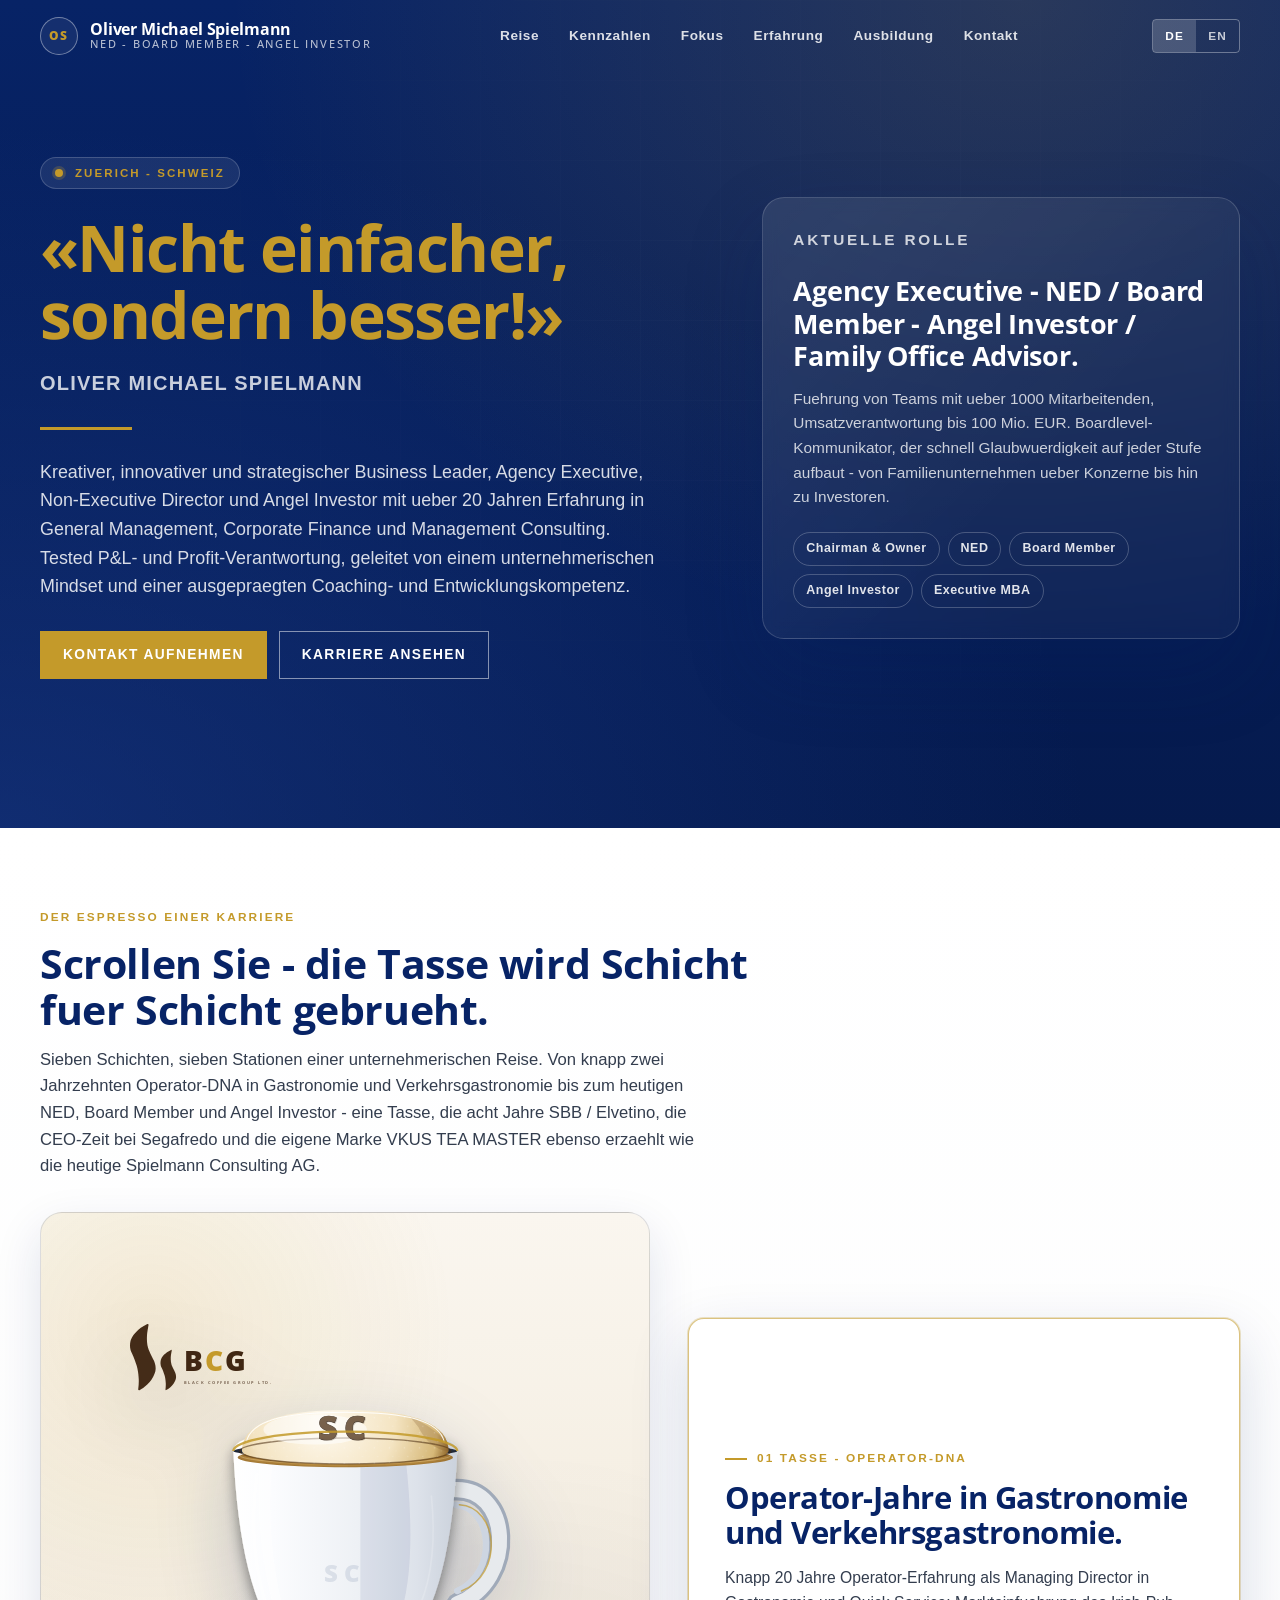
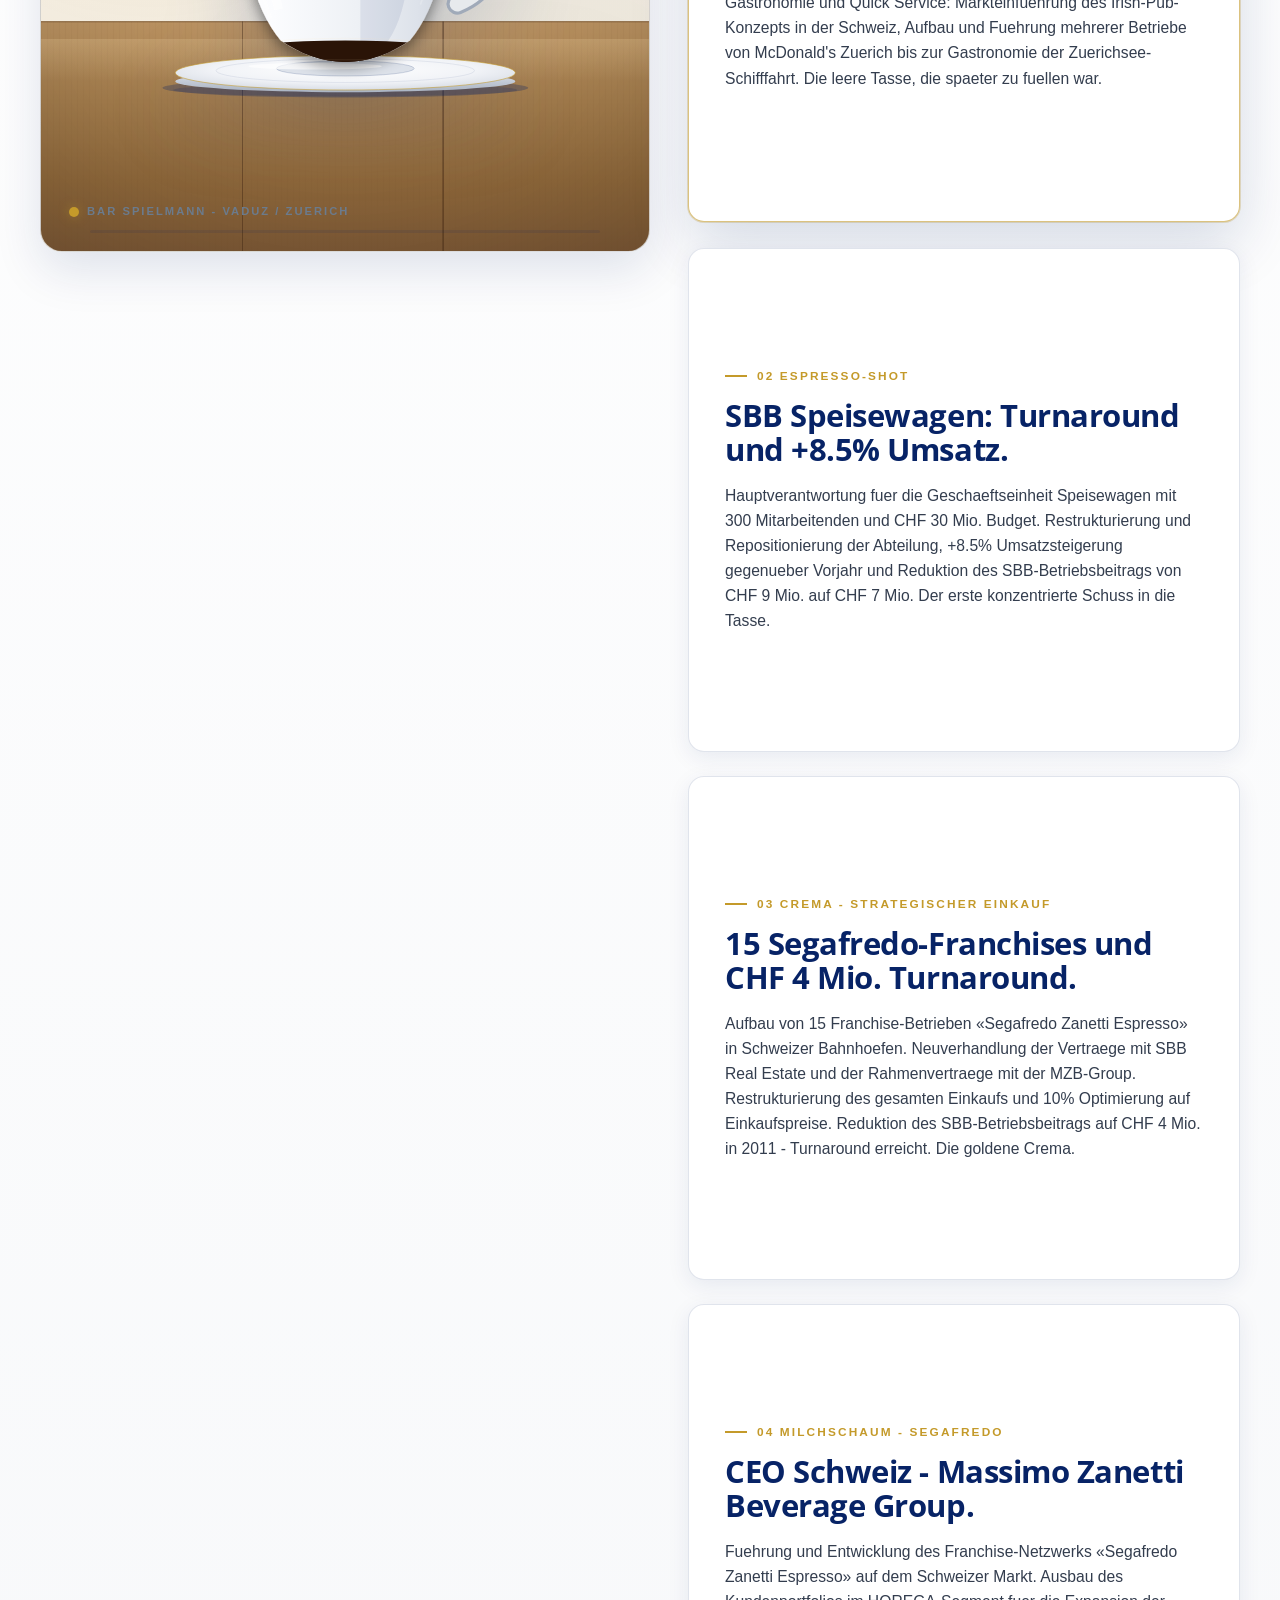
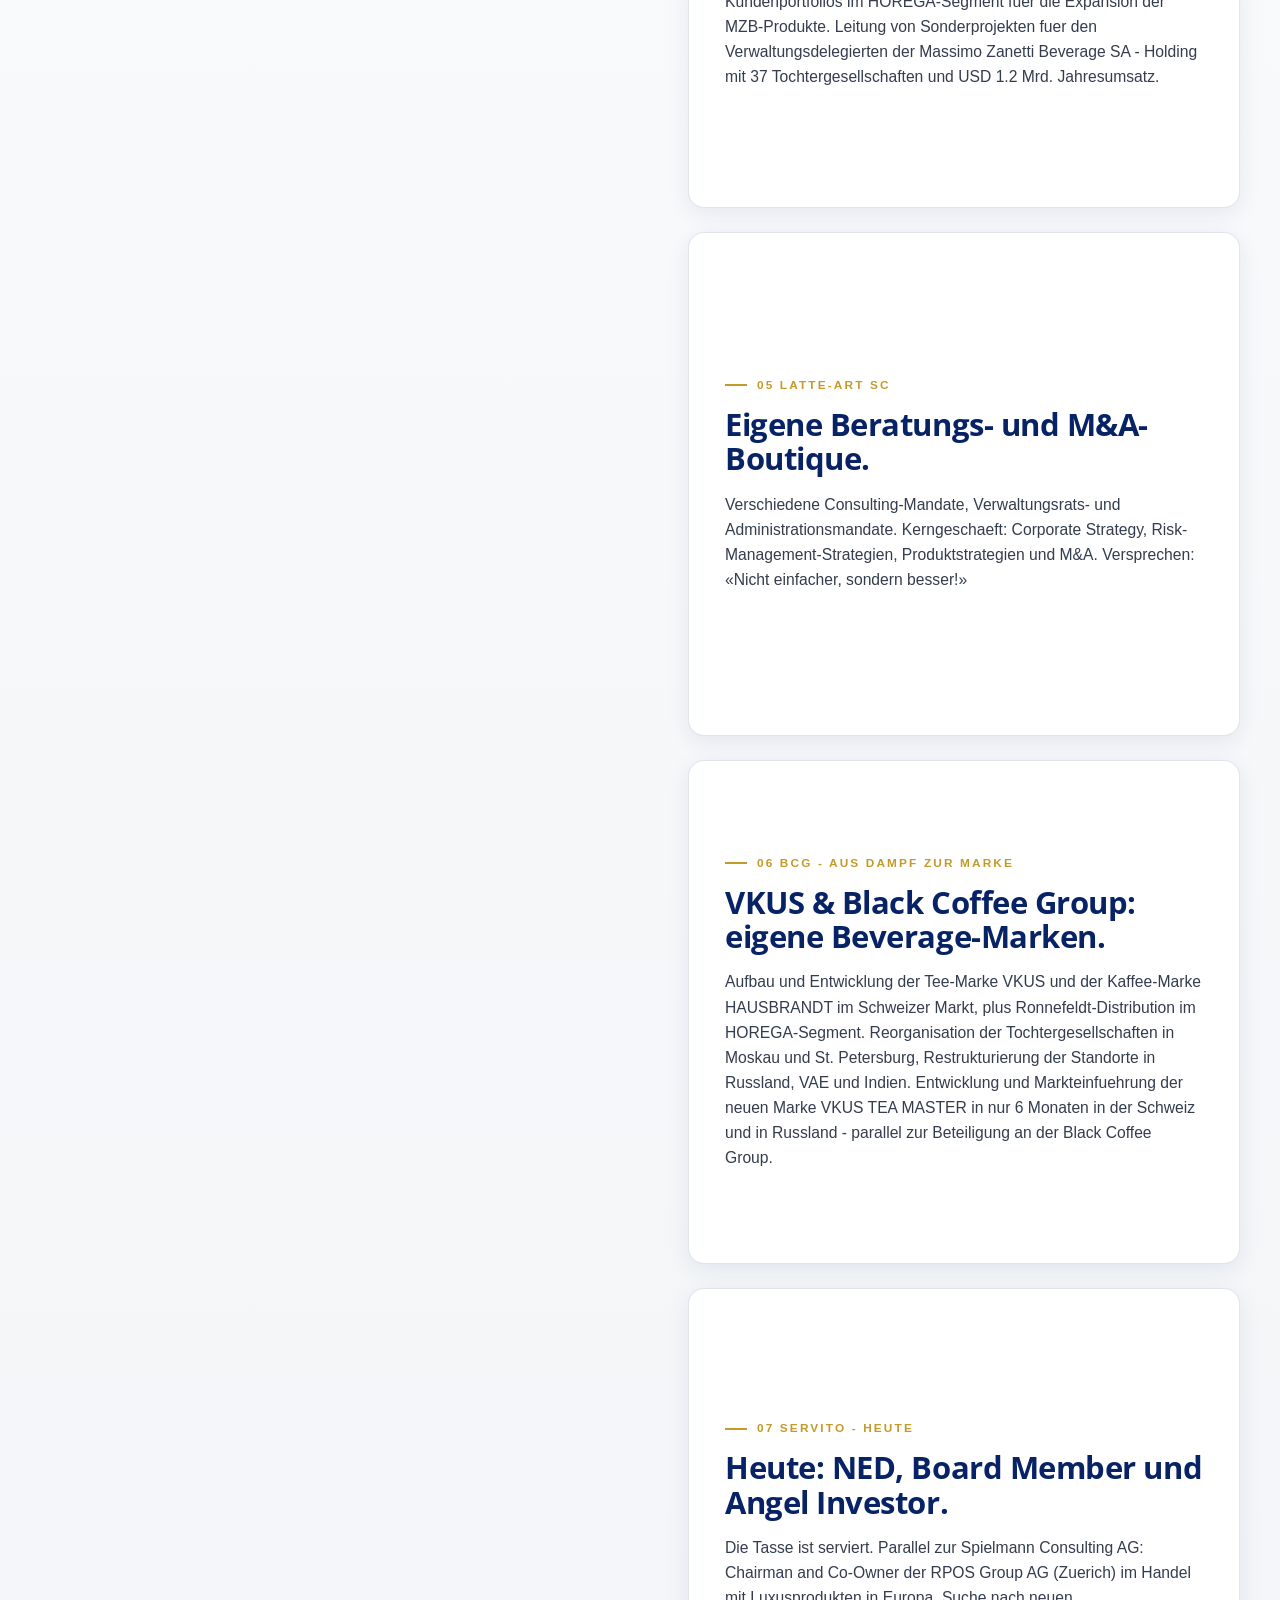
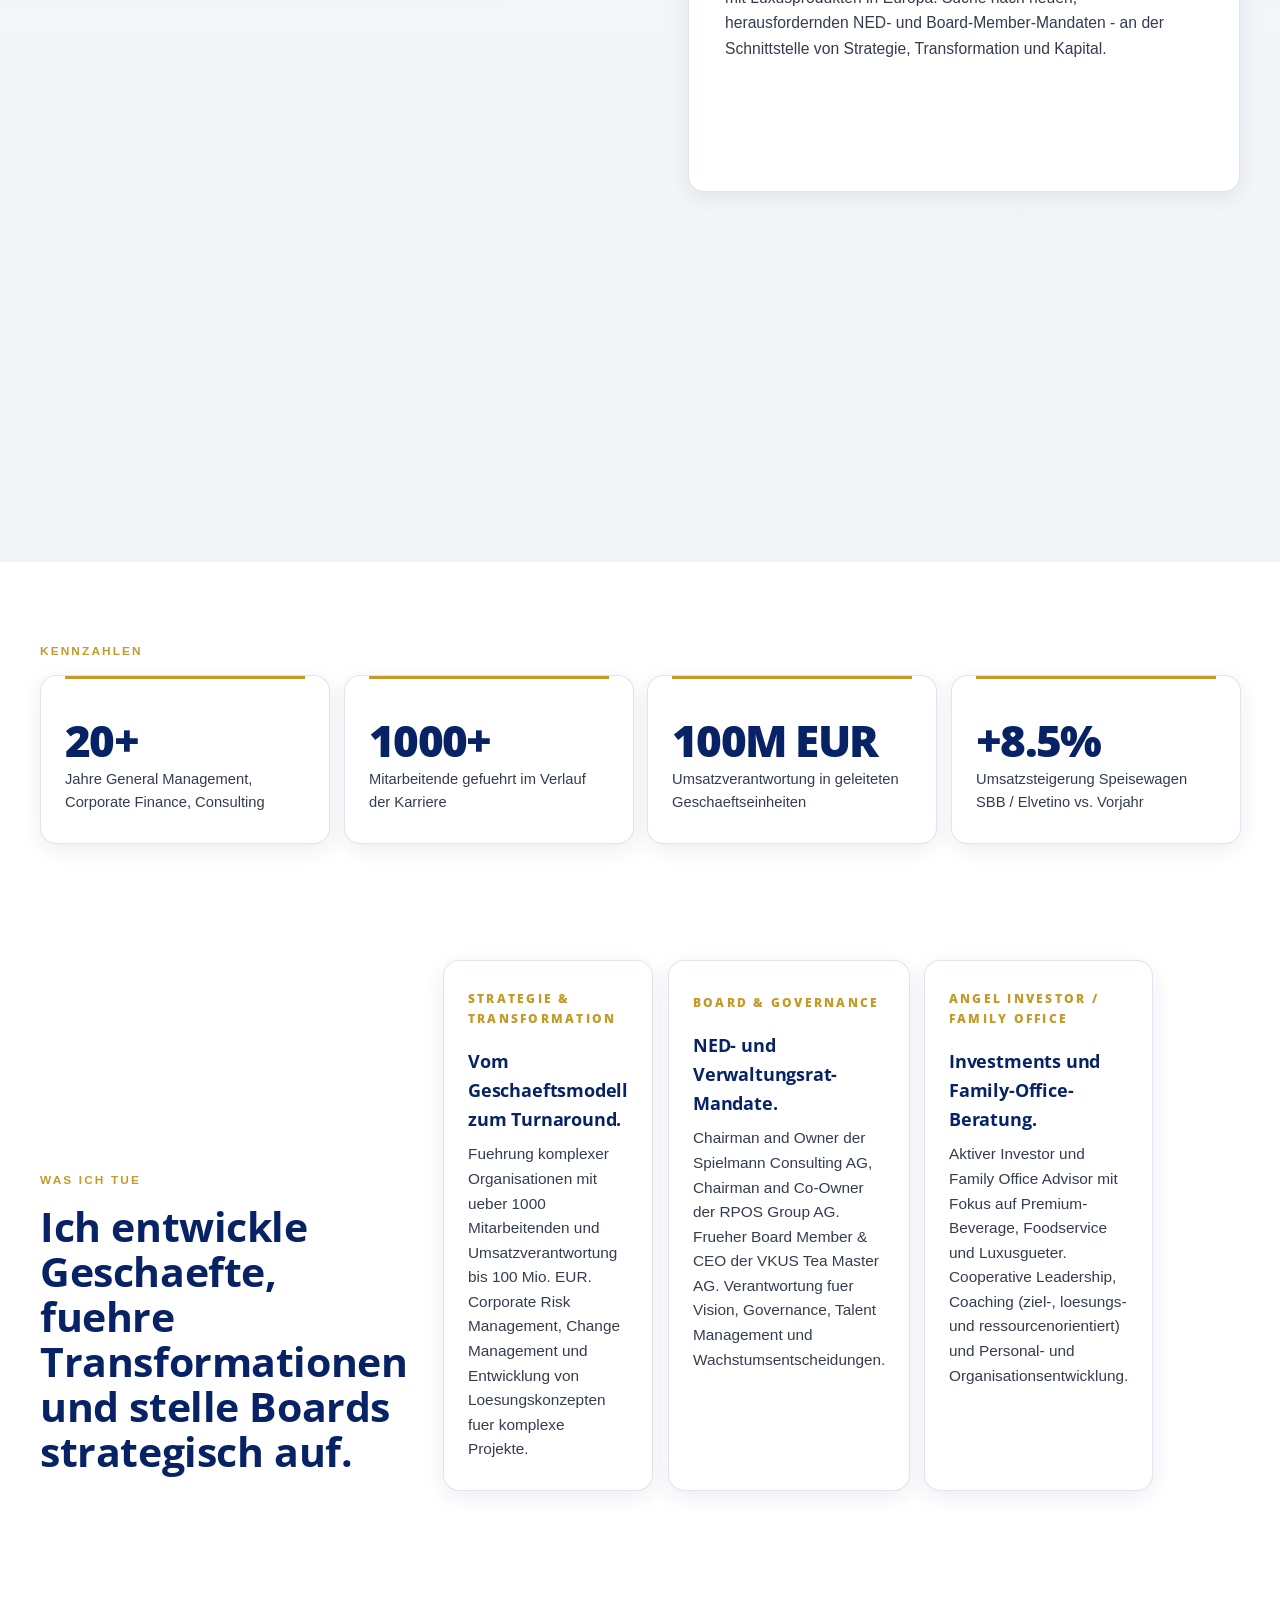
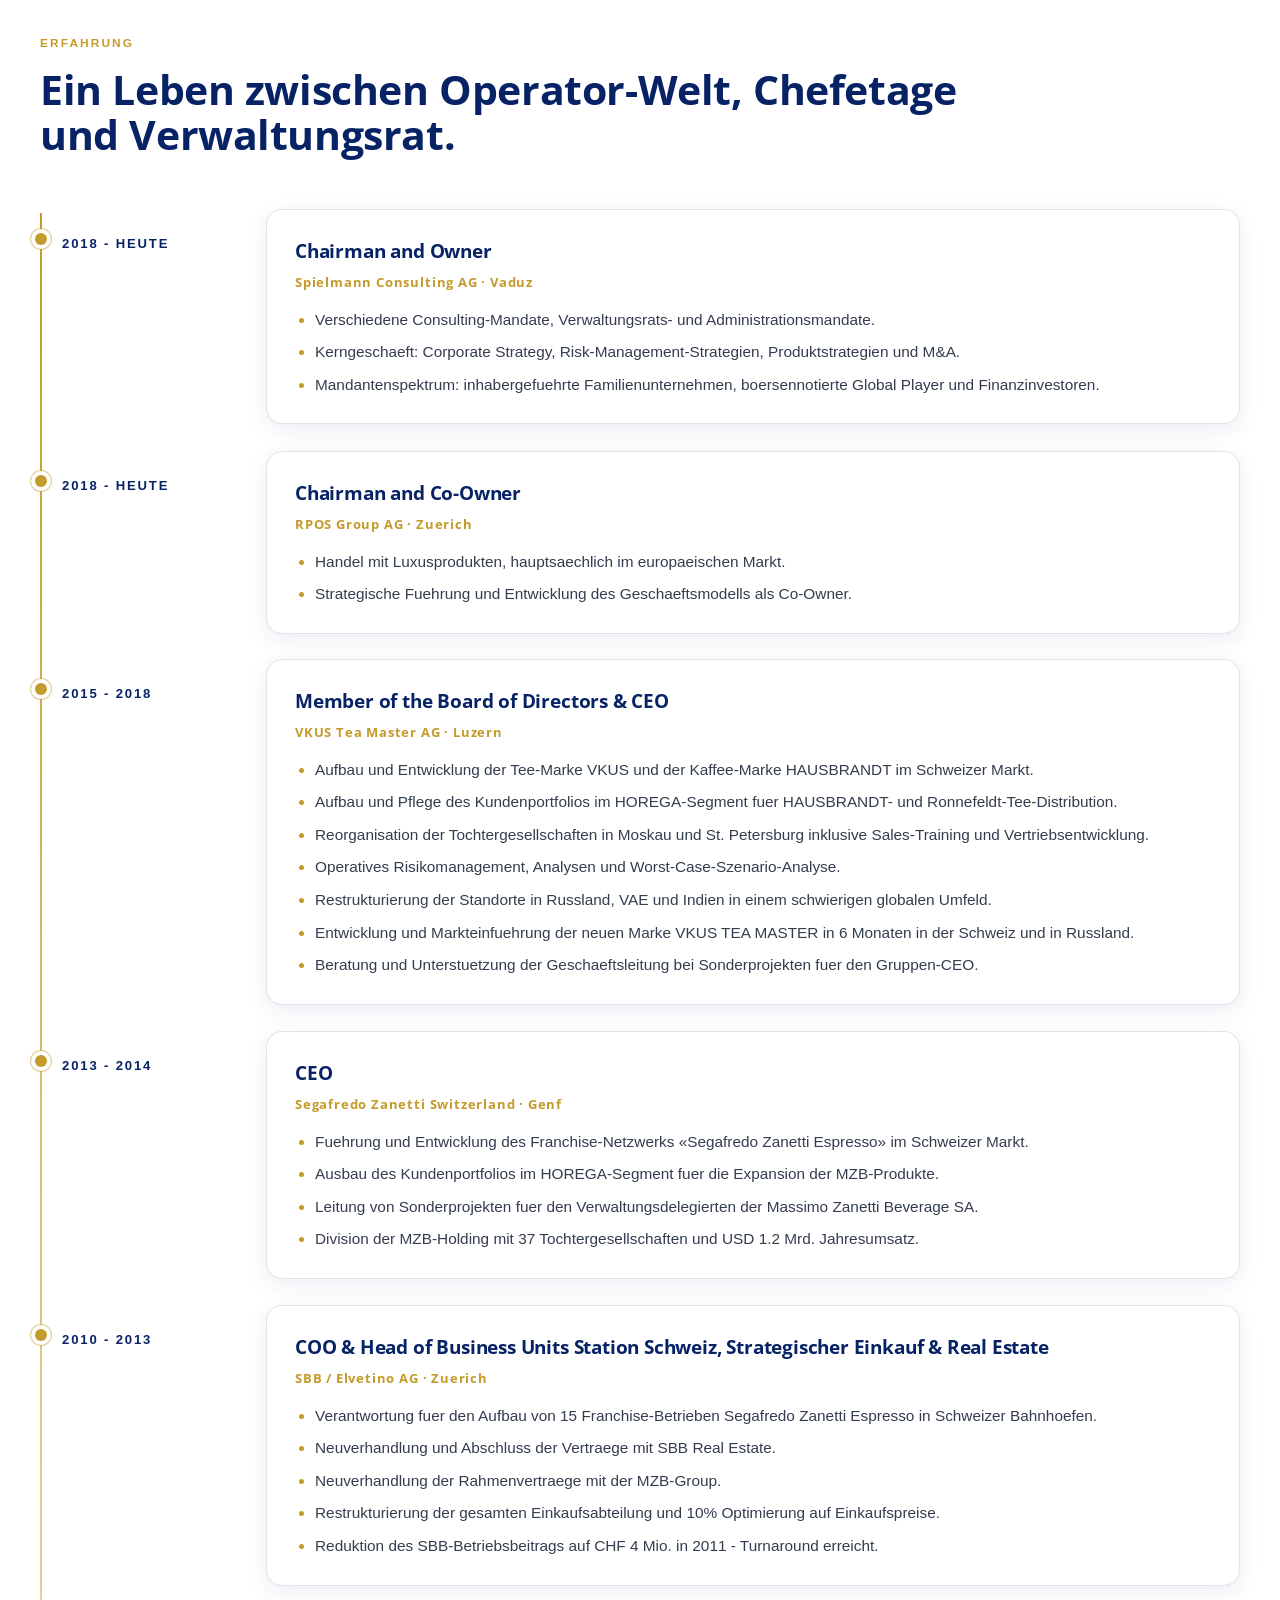
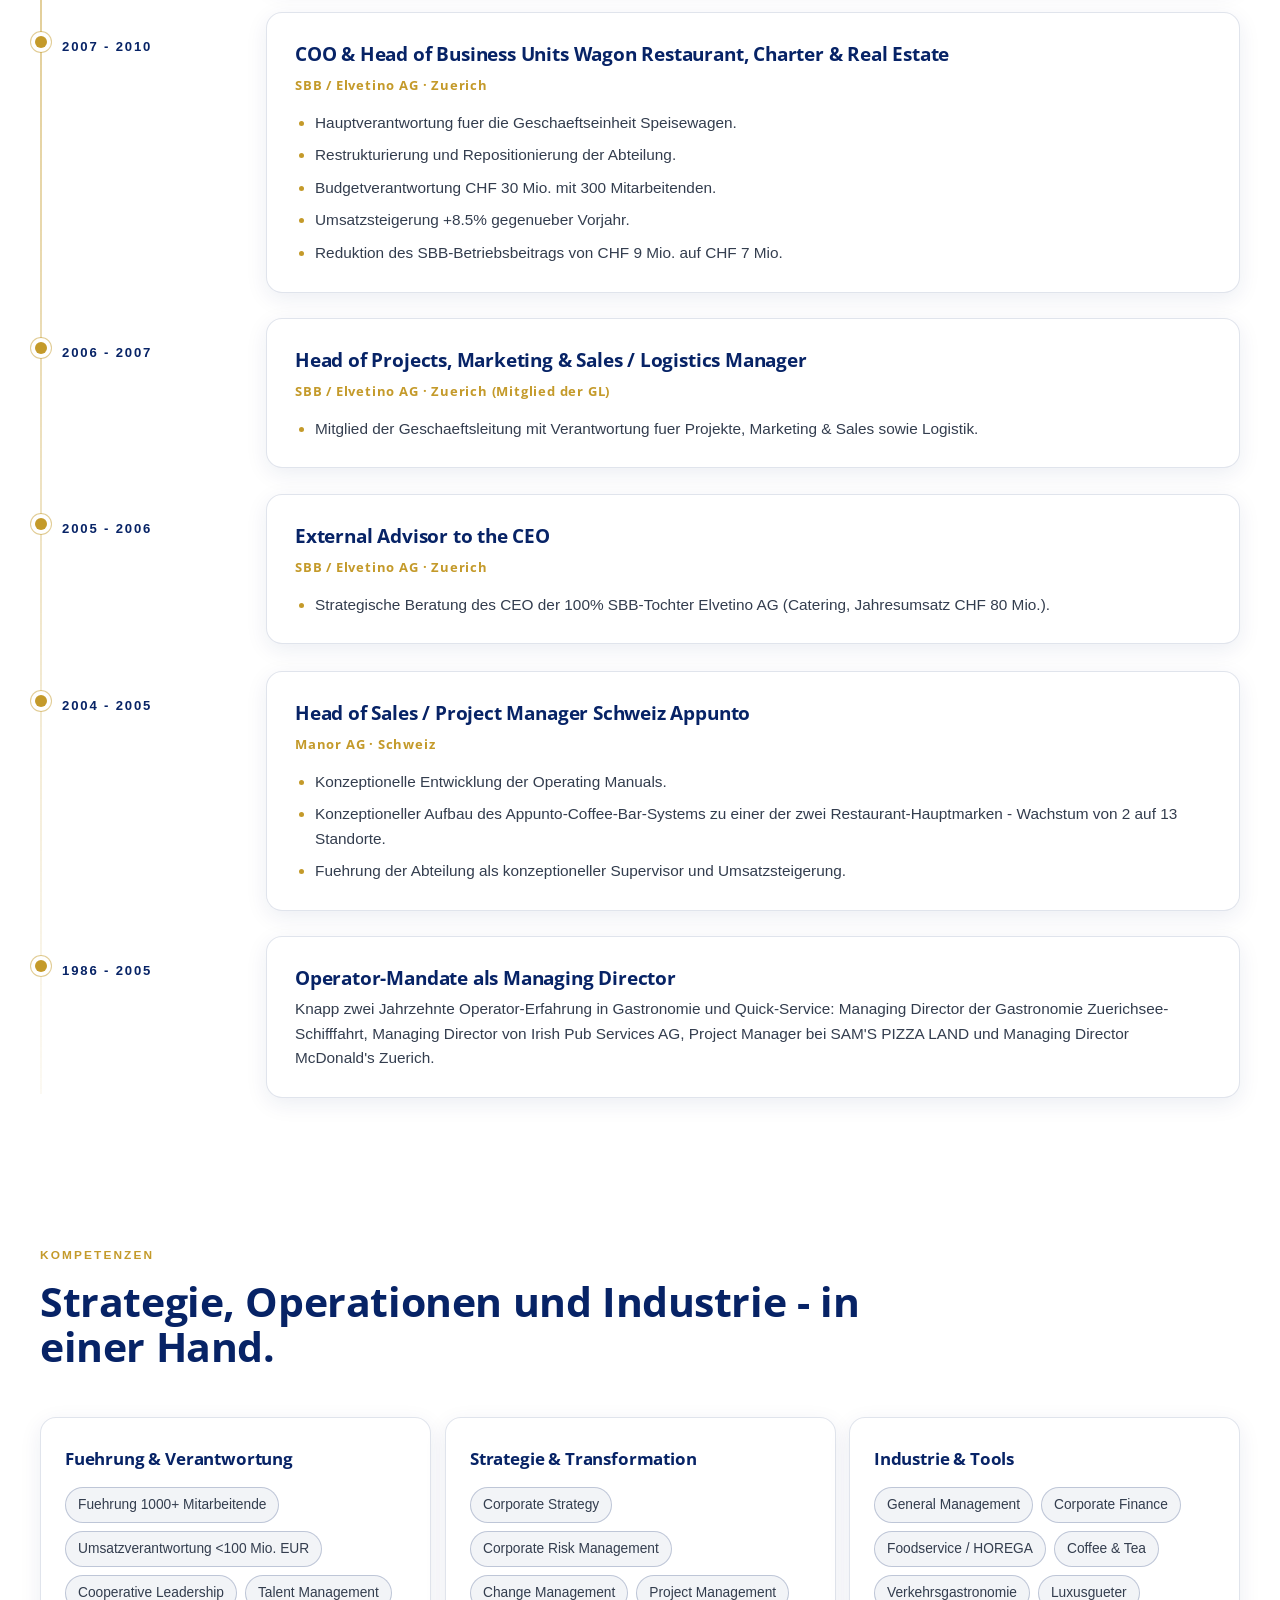
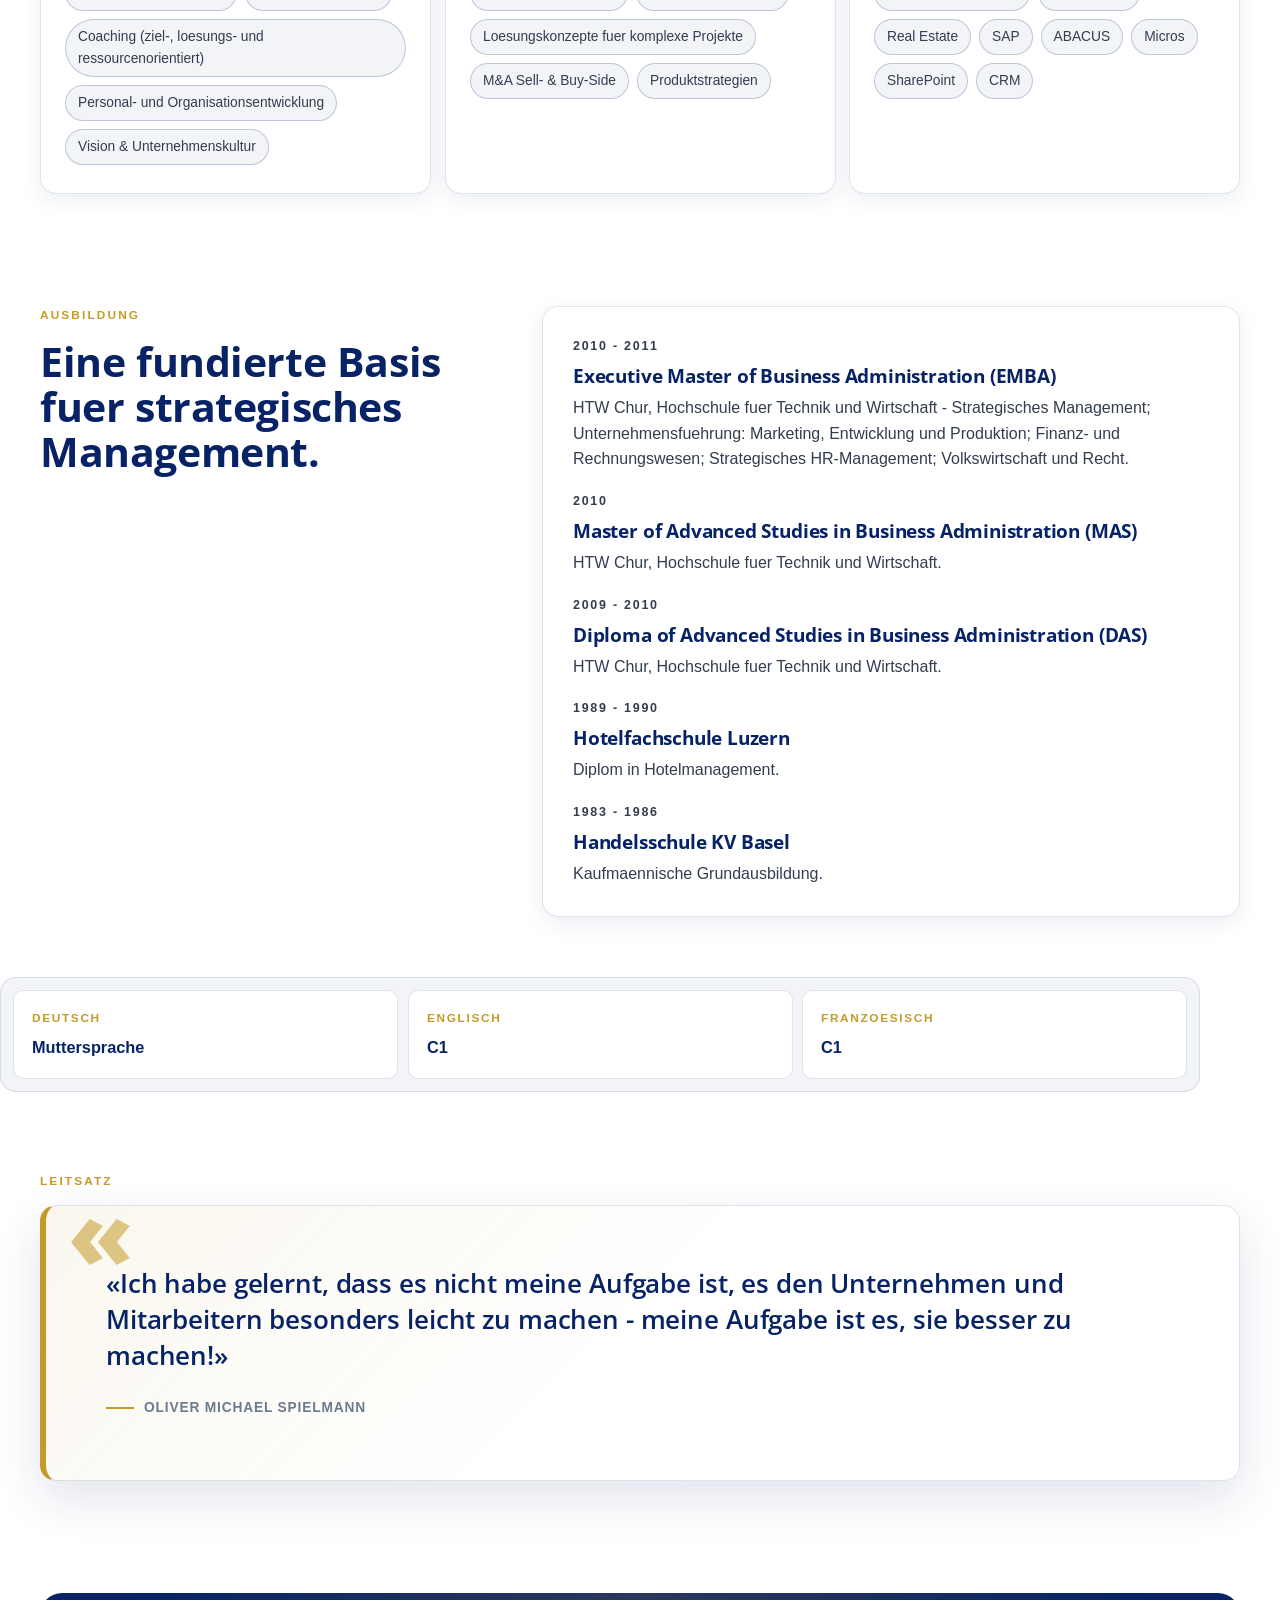
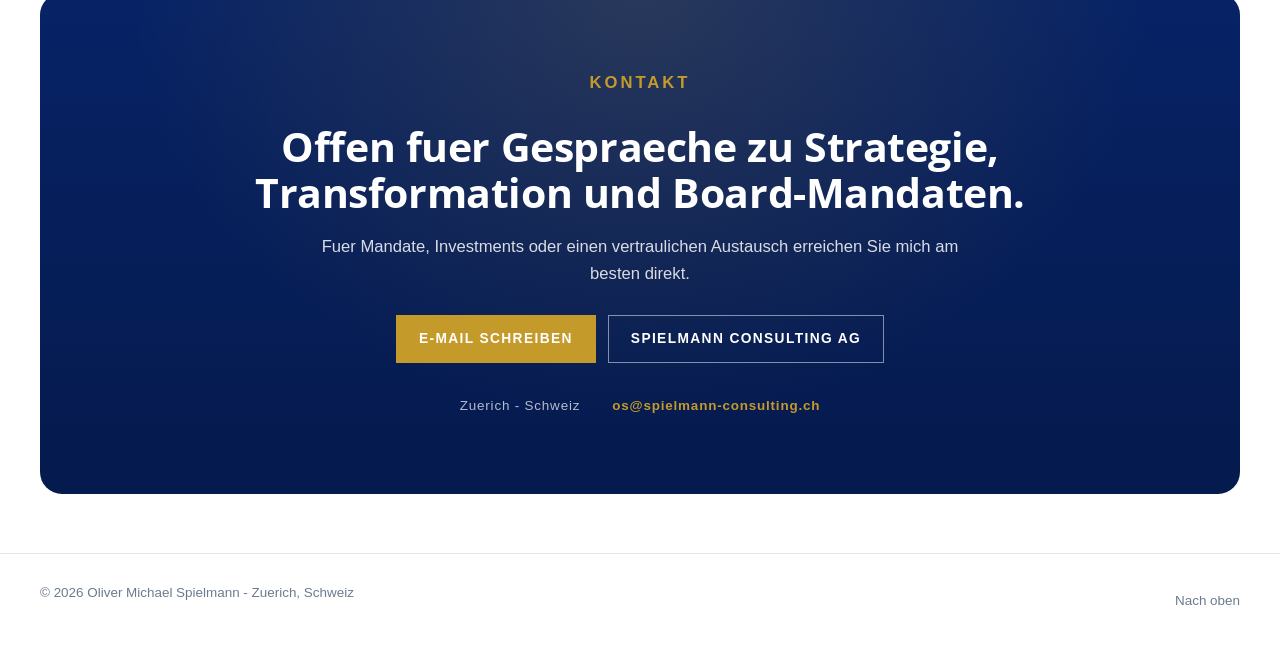
==== index.html @ 67b9e734 "Replace heavy coffee bag with cup-steam morphing into the BCG logo Choreography rework - Drop the ma" ====
<!DOCTYPE html>
<html lang="de">
<head>
  <meta charset="UTF-8">
  <meta name="viewport" content="width=device-width, initial-scale=1.0">
  <meta name="description" content="Oliver Michael Spielmann - Agency Executive, NED / Board Member, Angel Investor und Family Office Advisor. Chairman and Owner Spielmann Consulting AG, ueber 20 Jahre General Management, Corporate Finance und Management Consulting.">
  <meta name="theme-color" content="#072366">
  <meta property="og:title" content="Oliver Michael Spielmann | Agency Executive, NED, Angel Investor">
  <meta property="og:description" content="Agency Executive, NED / Board Member, Angel Investor und Family Office Advisor. «Nicht einfacher, sondern besser!»">
  <meta property="og:type" content="profile">
  <meta property="og:locale" content="de_CH">
  <meta property="og:site_name" content="Oliver Michael Spielmann">
  <meta property="og:image" content="og-image.svg">
  <meta name="twitter:card" content="summary_large_image">
  <meta name="twitter:title" content="Oliver Michael Spielmann | Agency Executive, NED, Angel Investor">
  <meta name="twitter:description" content="«Nicht einfacher, sondern besser!» - Spielmann Consulting AG, RPOS Group und VKUS Tea Master.">
  <meta name="twitter:image" content="og-image.svg">
  <title>Oliver Michael Spielmann | Agency Executive, NED, Angel Investor</title>
  <link rel="icon" href="favicon.svg" type="image/svg+xml">
  <link rel="apple-touch-icon" href="favicon.svg">
  <link rel="manifest" href="site.webmanifest">
  <link rel="preconnect" href="https://fonts.googleapis.com">
  <link rel="preconnect" href="https://fonts.gstatic.com" crossorigin>
  <link href="https://fonts.googleapis.com/css2?family=Open+Sans:wght@400;600;700;800&display=swap" rel="stylesheet">
  <link rel="stylesheet" href="styles.css?v=17">
</head>
<body>
  <a class="skip-link" href="#main-content" data-de="Zum Hauptinhalt springen" data-en="Skip to main content">Zum Hauptinhalt springen</a>

  <header class="site-header" id="siteHeader">
    <div class="nav-shell">
      <a class="brand" href="#top" aria-label="Oliver Michael Spielmann - Startseite">
        <span class="brand-mark" aria-hidden="true">OS</span>
        <span class="brand-name">
          <span>Oliver Michael Spielmann</span>
          <span class="brand-tagline" data-de="NED - Board Member - Angel Investor" data-en="NED - Board Member - Angel Investor">NED - Board Member - Angel Investor</span>
        </span>
      </a>

      <button class="nav-toggle" id="navToggle" type="button" aria-controls="navLinks" aria-expanded="false" aria-label="Menue oeffnen">
        <span></span>
      </button>

      <nav class="nav-links" id="navLinks" aria-label="Hauptnavigation">
        <a href="#journey" data-de="Reise" data-en="Journey">Reise</a>
        <a href="#numbers" data-de="Kennzahlen" data-en="Numbers">Kennzahlen</a>
        <a href="#focus" data-de="Fokus" data-en="Focus">Fokus</a>
        <a href="#experience" data-de="Erfahrung" data-en="Experience">Erfahrung</a>
        <a href="#education" data-de="Ausbildung" data-en="Education">Ausbildung</a>
        <a href="#contact" data-de="Kontakt" data-en="Contact">Kontakt</a>
      </nav>

      <div class="lang-toggle" role="group" aria-label="Sprache waehlen">
        <button type="button" class="is-active" data-lang="de" aria-pressed="true">DE</button>
        <button type="button" data-lang="en" aria-pressed="false">EN</button>
      </div>
    </div>
  </header>

  <main id="main-content">
    <section class="hero" id="top">
      <div class="hero-grid">
        <div class="hero-copy">
          <p class="hero-eyebrow">
            <span data-de="Zuerich - Schweiz" data-en="Zurich - Switzerland">Zuerich - Schweiz</span>
          </p>
          <h1>
            <span class="hero-quote" data-de="«Nicht einfacher, sondern besser!»" data-en="«Not just simpler, but better!»">«Nicht einfacher, sondern besser!»</span>
          </h1>
          <p class="hero-name" data-de="Oliver Michael Spielmann" data-en="Oliver Michael Spielmann">Oliver Michael Spielmann</p>
          <div class="hero-gold-line" aria-hidden="true"></div>
          <p class="hero-lede" data-de="Kreativer, innovativer und strategischer Business Leader, Agency Executive, Non-Executive Director und Angel Investor mit ueber 20 Jahren Erfahrung in General Management, Corporate Finance und Management Consulting. Tested P&amp;L- und Profit-Verantwortung, geleitet von einem unternehmerischen Mindset und einer ausgepraegten Coaching- und Entwicklungskompetenz." data-en="Creative, innovative and strategic business leader, Agency Executive, Non-Executive Director and Angel Investor with over 20 years of experience in general management, corporate finance and management consulting. Tested P&amp;L and profit responsibility, guided by an entrepreneurial mindset and well-developed coaching and development skills.">Kreativer, innovativer und strategischer Business Leader, Agency Executive, Non-Executive Director und Angel Investor mit ueber 20 Jahren Erfahrung in General Management, Corporate Finance und Management Consulting. Tested P&amp;L- und Profit-Verantwortung, geleitet von einem unternehmerischen Mindset und einer ausgepraegten Coaching- und Entwicklungskompetenz.</p>
          <div class="hero-actions">
            <a class="button primary" href="#contact" data-de="Kontakt aufnehmen" data-en="Get in touch">Kontakt aufnehmen</a>
            <a class="button secondary" href="#experience" data-de="Karriere ansehen" data-en="View career">Karriere ansehen</a>
          </div>
        </div>

        <aside class="hero-card" aria-label="Aktuelle Mandate">
          <p class="hero-card-label" data-de="Aktuelle Rolle" data-en="Current role">Aktuelle Rolle</p>
          <h2 data-de="Agency Executive - NED / Board Member - Angel Investor / Family Office Advisor." data-en="Agency Executive - NED / Board Member - Angel Investor / Family Office Advisor.">Agency Executive - NED / Board Member - Angel Investor / Family Office Advisor.</h2>
          <p data-de="Fuehrung von Teams mit ueber 1000 Mitarbeitenden, Umsatzverantwortung bis 100 Mio. EUR. Boardlevel-Kommunikator, der schnell Glaubwuerdigkeit auf jeder Stufe aufbaut - von Familienunternehmen ueber Konzerne bis hin zu Investoren." data-en="Led teams of more than 1000 employees with revenue responsibility up to EUR 100m. Board-level communicator able to establish credibility quickly at any level - from family businesses to corporates to investors.">Fuehrung von Teams mit ueber 1000 Mitarbeitenden, Umsatzverantwortung bis 100 Mio. EUR. Boardlevel-Kommunikator, der schnell Glaubwuerdigkeit auf jeder Stufe aufbaut - von Familienunternehmen ueber Konzerne bis hin zu Investoren.</p>
          <ul class="hero-roles">
            <li>Chairman &amp; Owner</li>
            <li>NED</li>
            <li>Board Member</li>
            <li>Angel Investor</li>
            <li>Executive MBA</li>
          </ul>
        </aside>
      </div>
    </section>

    <section class="brew-build" id="journey" data-build aria-labelledby="journey-title">
      <div class="brew-build__intro section-shell">
        <p class="eyebrow" data-de="Der Espresso einer Karriere" data-en="The espresso of a career">Der Espresso einer Karriere</p>
        <h2 id="journey-title" data-de="Scrollen Sie - die Tasse wird Schicht fuer Schicht gebrueht." data-en="Scroll - the cup is brewed layer by layer.">Scrollen Sie - die Tasse wird Schicht fuer Schicht gebrueht.</h2>
        <p class="brew-build__lede" data-de="Sieben Schichten, sieben Stationen einer unternehmerischen Reise. Von knapp zwei Jahrzehnten Operator-DNA in Gastronomie und Verkehrsgastronomie bis zum heutigen NED, Board Member und Angel Investor - eine Tasse, die acht Jahre SBB / Elvetino, die CEO-Zeit bei Segafredo und die eigene Marke VKUS TEA MASTER ebenso erzaehlt wie die heutige Spielmann Consulting AG." data-en="Seven layers, seven stations of an entrepreneurial journey. From nearly two decades of operator DNA in hospitality and transport gastronomy to today's NED, Board Member and Angel Investor - one cup that tells the eight years at SBB / Elvetino, the Segafredo CEO chapter and the own VKUS TEA MASTER brand as much as today's Spielmann Consulting AG.">Sieben Schichten, sieben Stationen einer unternehmerischen Reise. Von knapp zwei Jahrzehnten Operator-DNA in Gastronomie und Verkehrsgastronomie bis zum heutigen NED, Board Member und Angel Investor - eine Tasse, die acht Jahre SBB / Elvetino, die CEO-Zeit bei Segafredo und die eigene Marke VKUS TEA MASTER ebenso erzaehlt wie die heutige Spielmann Consulting AG.</p>
      </div>

      <div class="brew-build__layout section-shell">
        <div class="brew-build__stage" aria-hidden="true">
          <div class="brew-build__counter"></div>
          <div class="brew-build__steam" aria-hidden="true">
            <span></span><span></span><span></span><span></span>
          </div>

          <div class="brew-build__cup" data-cup>
            <svg class="cup-svg" viewBox="0 0 400 360" xmlns="http://www.w3.org/2000/svg" preserveAspectRatio="xMidYMax meet" aria-hidden="true">
              <defs>
                <!-- Cup interior clip: opening ellipse + tapered body, used to mask all liquid -->
                <clipPath id="cupInsideClip" clipPathUnits="userSpaceOnUse">
                  <path d="M96,118
                           Q96,98 200,98
                           Q304,98 304,118
                           Q298,250 260,294
                           Q230,314 200,314
                           Q170,314 140,294
                           Q102,250 96,118 Z"/>
                </clipPath>

                <!-- Porcelain body shading (cool side-light from upper left) -->
                <linearGradient id="porcelainBody" x1="0" x2="1" y1="0" y2="0">
                  <stop offset="0" stop-color="#ffffff"/>
                  <stop offset=".18" stop-color="#fbfcfe"/>
                  <stop offset=".55" stop-color="#eef1f5"/>
                  <stop offset=".82" stop-color="#dde2ea"/>
                  <stop offset="1" stop-color="#cbd2dc"/>
                </linearGradient>

                <!-- Inner cup wall (darker because we look down into it) -->
                <radialGradient id="innerWall" cx=".5" cy=".0" r=".75" fx=".5" fy=".0">
                  <stop offset="0" stop-color="#7d8a9c"/>
                  <stop offset=".55" stop-color="#3a4658"/>
                  <stop offset="1" stop-color="#1d2533"/>
                </radialGradient>

                <!-- Saucer top + side -->
                <radialGradient id="saucerTop" cx=".5" cy=".4" r=".7">
                  <stop offset="0" stop-color="#ffffff"/>
                  <stop offset=".55" stop-color="#f1f3f7"/>
                  <stop offset="1" stop-color="#cfd5df"/>
                </radialGradient>

                <linearGradient id="saucerSide" x1="0" x2="0" y1="0" y2="1">
                  <stop offset="0" stop-color="#dee3ec"/>
                  <stop offset="1" stop-color="#a9b3c2"/>
                </linearGradient>

                <!-- Espresso (very dark, slight warm core) -->
                <radialGradient id="espressoBody" cx=".5" cy=".55" r=".7">
                  <stop offset="0" stop-color="#3b1c08"/>
                  <stop offset=".55" stop-color="#23110a"/>
                  <stop offset="1" stop-color="#0d0703"/>
                </radialGradient>

                <!-- Crema: signature golden hazel -->
                <radialGradient id="cremaBody" cx=".5" cy=".5" r=".68">
                  <stop offset="0" stop-color="#e8c178"/>
                  <stop offset=".5" stop-color="#c79a4a"/>
                  <stop offset=".88" stop-color="#8a6024"/>
                  <stop offset="1" stop-color="#5d3f15"/>
                </radialGradient>

                <!-- Milk: warm cream -->
                <radialGradient id="milkBody" cx=".42" cy=".42" r=".7">
                  <stop offset="0" stop-color="#fffbf3"/>
                  <stop offset=".58" stop-color="#f5e9d3"/>
                  <stop offset="1" stop-color="#d8c39c"/>
                </radialGradient>

                <!-- Bean grain (3D warm-roast brown with chocolatey core) -->
                <radialGradient id="beanBody" cx=".4" cy=".3" r=".75">
                  <stop offset="0" stop-color="#a86a32"/>
                  <stop offset=".25" stop-color="#7a4318"/>
                  <stop offset=".7" stop-color="#3e1d08"/>
                  <stop offset="1" stop-color="#15080a"/>
                </radialGradient>

                <!-- Bean rim highlight (where light catches the curved edge) -->
                <linearGradient id="beanRim" x1="0" x2="0" y1="0" y2="1">
                  <stop offset="0" stop-color="rgba(255, 220, 170, 0.85)"/>
                  <stop offset=".4" stop-color="rgba(255, 200, 140, 0.4)"/>
                  <stop offset="1" stop-color="rgba(80, 40, 12, 0)"/>
                </linearGradient>

                <!-- Foam disc (cappuccino microfoam: cream with subtle warm shading) -->
                <radialGradient id="foamDisc" cx="180" cy="92" r="120"
                                gradientUnits="userSpaceOnUse">
                  <stop offset="0" stop-color="#fffaf0"/>
                  <stop offset=".55" stop-color="#f4e4c2"/>
                  <stop offset=".88" stop-color="#d6b878"/>
                  <stop offset="1" stop-color="#8a6024"/>
                </radialGradient>

                <!-- Foam micro-bubble texture pattern -->
                <pattern id="foamBubbles" x="0" y="0" width="14" height="14" patternUnits="userSpaceOnUse">
                  <circle cx="3" cy="3" r="0.7" fill="rgba(255, 255, 255, 0.55)"/>
                  <circle cx="9" cy="6" r="0.5" fill="rgba(255, 255, 255, 0.4)"/>
                  <circle cx="6" cy="11" r="0.6" fill="rgba(255, 255, 255, 0.5)"/>
                  <circle cx="12" cy="11" r="0.4" fill="rgba(255, 255, 255, 0.35)"/>
                </pattern>

                <!-- Bean drop shadow filter (soft) -->
                <filter id="beanShadow" x="-30%" y="-30%" width="160%" height="160%">
                  <feGaussianBlur in="SourceAlpha" stdDeviation="0.8"/>
                  <feOffset dx="0" dy="1.2" result="off"/>
                  <feComponentTransfer><feFuncA type="linear" slope="0.55"/></feComponentTransfer>
                  <feMerge><feMergeNode/><feMergeNode in="SourceGraphic"/></feMerge>
                </filter>

                <!-- Coffee bag body: matte black with subtle vertical shading -->
                <linearGradient id="bagBody" x1="0" x2="1" y1="0" y2="0">
                  <stop offset="0" stop-color="#2a2532"/>
                  <stop offset=".25" stop-color="#1a1622"/>
                  <stop offset=".75" stop-color="#15101a"/>
                  <stop offset="1" stop-color="#0a0710"/>
                </linearGradient>

                <!-- Bag metalized seal at the top: silver-grey crimp -->
                <linearGradient id="bagSeal" x1="0" x2="0" y1="0" y2="1">
                  <stop offset="0" stop-color="#bfc4cd"/>
                  <stop offset=".5" stop-color="#8a8f99"/>
                  <stop offset="1" stop-color="#5a5f6b"/>
                </linearGradient>

                <!-- Soft drop shadow under the cup -->
                <filter id="cupShadow" x="-20%" y="-10%" width="140%" height="140%">
                  <feGaussianBlur in="SourceAlpha" stdDeviation="6"/>
                  <feOffset dx="0" dy="6" result="off"/>
                  <feComponentTransfer><feFuncA type="linear" slope="0.4"/></feComponentTransfer>
                  <feMerge><feMergeNode/><feMergeNode in="SourceGraphic"/></feMerge>
                </filter>

                <!-- Crema marbling pattern (subtle swirl) -->
                <pattern id="cremaSwirl" x="0" y="0" width="80" height="80" patternUnits="userSpaceOnUse">
                  <circle cx="20" cy="20" r="22" fill="rgba(255, 220, 150, 0.18)"/>
                  <circle cx="60" cy="55" r="18" fill="rgba(70, 40, 12, 0.18)"/>
                </pattern>
              </defs>

              <!-- Soft cast shadow under the saucer on the table -->
              <ellipse cx="200" cy="338" rx="170" ry="9" fill="rgba(7, 35, 102, 0.28)"/>
              <ellipse cx="200" cy="340" rx="160" ry="6" fill="rgba(7, 35, 102, 0.18)"/>

              <!-- Saucer - one continuous piece sitting flat on the table.
                   Designed as a single shallow disc with a subtle rim and a
                   centred well where the cup foot sits. -->
              <g class="cup-saucer">
                <!-- Saucer side band (visible thickness of the disc) -->
                <ellipse cx="200" cy="332" rx="158" ry="10" fill="url(#saucerSide)"/>
                <!-- Saucer top plate -->
                <ellipse cx="200" cy="324" rx="158" ry="16" fill="url(#saucerTop)"/>
                <!-- Outer gold rim on saucer edge -->
                <ellipse cx="200" cy="324" rx="158" ry="16"
                         fill="none" stroke="#C49A2A" stroke-width="0.8" opacity="0.65"/>
                <!-- Inner concentric ring (decorative) -->
                <ellipse cx="200" cy="322" rx="120" ry="11"
                         fill="none" stroke="rgba(7, 35, 102, 0.12)" stroke-width="0.6"/>
                <!-- Centre well (the hollow where the cup foot rests) -->
                <ellipse cx="200" cy="320" rx="64" ry="7" fill="#dde2ea"/>
                <ellipse cx="200" cy="320" rx="64" ry="7"
                         fill="none" stroke="rgba(7, 35, 102, 0.20)" stroke-width="0.8"/>
                <!-- Soft top highlight on the saucer plate -->
                <ellipse cx="172" cy="318" rx="62" ry="3" fill="rgba(255, 255, 255, 0.7)"/>
              </g>

              <!-- Handle (drawn behind the cup body so the body covers the join) -->
              <g class="cup-handle">
                <!-- Outer handle silhouette (shadow side) -->
                <path d="M300,154 C354,150 360,238 304,260"
                      fill="none" stroke="#a0aab9" stroke-width="20" stroke-linecap="round"/>
                <!-- Handle body highlight -->
                <path d="M300,154 C354,150 360,238 304,260"
                      fill="none" stroke="#ffffff" stroke-width="14" stroke-linecap="round" opacity="0.75"/>
                <!-- Inner core -->
                <path d="M302,168 C338,170 342,232 304,248"
                      fill="none" stroke="#cdd5e1" stroke-width="6" stroke-linecap="round"/>
                <!-- Gold accent loop -->
                <path d="M306,168 C342,170 348,232 308,248"
                      fill="none" stroke="#C49A2A" stroke-width="1.4" stroke-linecap="round" opacity="0.7"/>
              </g>

              <!-- Cup body (ellipse-topped, tapered with a narrow foot at the base
                   that sits cleanly in the saucer well at y=314). -->
              <g class="cup-body" filter="url(#cupShadow)">
                <!-- Outer porcelain shape - tapers to a narrow foot at the bottom -->
                <path d="M96,118
                         Q96,98 200,98
                         Q304,98 304,118
                         Q298,250 260,294
                         Q230,314 200,314
                         Q170,314 140,294
                         Q102,250 96,118 Z"
                      fill="url(#porcelainBody)"/>
                <!-- Side shadow (right) - gives 3D roundness -->
                <path d="M256,124 Q270,250 240,294 Q224,308 214,312 L214,124 Z"
                      fill="rgba(7, 35, 102, 0.08)"/>
                <!-- Vertical highlight (left) - light catches the curve -->
                <path d="M120,128 Q116,200 134,266 L142,264 Q126,200 132,130 Z"
                      fill="rgba(255, 255, 255, 0.55)"/>
                <!-- Subtle SC monogram on the side of the cup -->
                <text x="200" y="240" text-anchor="middle"
                      font-family="Open Sans, Helvetica, sans-serif"
                      font-size="22" font-weight="800"
                      fill="rgba(7, 35, 102, 0.10)" letter-spacing="6">SC</text>
              </g>

              <!-- Inner cup wall - thin dark sliver only at the very rim (the foam dome
                   covers most of the cup mouth, espresso fills the body). -->
              <ellipse cx="200" cy="118" rx="104" ry="6" fill="url(#innerWall)"/>

              <!-- Brew layers (clipped to cup interior).
                   Real espresso physics: liquid fills the cup almost to the rim.
                   The foam DOME is rendered AFTER and OUTSIDE the clip so it can
                   rise above the cup rim like real cappuccino microfoam. -->
              <g clip-path="url(#cupInsideClip)">
                <!-- 1. Espresso - dark base liquid filling the cup nearly to the rim.
                     Top surface at y=124 (just below the rim opening). -->
                <g class="brew-layer brew-layer--espresso">
                  <rect x="80" y="124" width="240" height="200" fill="url(#espressoBody)"/>
                  <!-- Faint meniscus glint on the espresso surface -->
                  <ellipse cx="200" cy="124" rx="100" ry="10" fill="#2a1407"/>
                  <ellipse cx="200" cy="122" rx="100" ry="10"
                           fill="none" stroke="rgba(255, 220, 180, 0.16)" stroke-width="0.6"/>
                </g>

                <!-- 2. Crema - thin warm-amber band on the espresso surface, just below
                     the rim. Visible as a slim ring of crema where the foam doesn't
                     fully cover the cup mouth. -->
                <g class="brew-layer brew-layer--crema">
                  <ellipse cx="200" cy="124" rx="100" ry="9" fill="url(#cremaBody)"/>
                  <ellipse cx="200" cy="122" rx="98" ry="8"
                           fill="none" stroke="rgba(255, 235, 190, 0.45)" stroke-width="0.6"/>
                  <ellipse cx="200" cy="124" rx="100" ry="9"
                           fill="url(#cremaSwirl)" opacity="0.22"/>
                </g>

              </g>

              <!-- 3. Milk - the cappuccino foam DOME rises above the cup rim like
                   real microfoam. Drawn OUTSIDE the cup clip so it extends above y=98.
                   The dome is a convex mound sitting on the espresso surface and
                   crowning the cup; the back rim of the cup hides behind the dome. -->
              <g class="brew-layer brew-layer--milk">
                <!-- 1. Foam dome silhouette - convex mound rising above the rim.
                     Base curves along the rim ellipse, top peaks at y=80 in centre. -->
                <path d="M104,118
                         C104,94 134,80 200,80
                         C266,80 296,94 296,118
                         A96,12 0 0 1 104,118 Z"
                      fill="url(#foamDisc)"/>

                <!-- 2. Warm crema sliver visible at the rim where foam meets the cup
                     wall (a thin coffee ring around the foam dome's base). -->
                <ellipse cx="200" cy="118" rx="98" ry="12"
                         fill="none" stroke="rgba(70, 40, 14, 0.55)" stroke-width="1.4"/>

                <!-- 3. Bright top-left highlight on the foam dome (light source) -->
                <ellipse cx="172" cy="98" rx="48" ry="14"
                         fill="rgba(255, 255, 255, 0.55)"/>

                <!-- 4. Soft right-side shadow on the dome (3D roundness) -->
                <path d="M260,86 C286,98 296,110 296,118 C284,118 274,108 268,96 Z"
                      fill="rgba(120, 80, 36, 0.22)"/>

                <!-- 5. Foam micro-bubble texture on the dome surface -->
                <path d="M104,118
                         C104,94 134,80 200,80
                         C266,80 296,94 296,118
                         A96,12 0 0 1 104,118 Z"
                      fill="url(#foamBubbles)" opacity="0.55"/>

                <!-- 6. Crisp foam top-edge highlight (catches the light at the apex) -->
                <path d="M108,110 C112,90 142,82 200,82 C258,82 288,90 292,110"
                      fill="none" stroke="rgba(255, 255, 255, 0.9)" stroke-width="1"/>

                <!-- 7. Light tan shading at the foam base where it meets the crema -->
                <path d="M108,118 A92,11 0 0 0 292,118 A92,11 0 0 1 108,118 Z"
                      fill="rgba(196, 154, 80, 0.18)"/>
              </g>

              <!-- 4. Latte art - SC monogram drawn ON the foam dome, barista-etched.
                   Appears at chapter 5 (Spielmann Consulting). -->
              <g class="brew-layer brew-layer--art">
                <g transform="translate(200 108)" class="art-monogram">
                  <text x="0" y="0" text-anchor="middle"
                        font-family="Open Sans, Helvetica, sans-serif"
                        font-size="32" font-weight="800"
                        fill="rgba(40, 20, 6, 0.22)" letter-spacing="6"
                        dx="0.8" dy="1">SC</text>
                  <text x="0" y="0" text-anchor="middle"
                        font-family="Open Sans, Helvetica, sans-serif"
                        font-size="32" font-weight="800"
                        fill="rgba(54, 28, 8, 0.95)" letter-spacing="6"
                        stroke="rgba(28, 14, 4, 0.82)" stroke-width="0.6">SC</text>
                  <text x="0" y="-0.6" text-anchor="middle"
                        font-family="Open Sans, Helvetica, sans-serif"
                        font-size="32" font-weight="800"
                        fill="rgba(255, 240, 210, 0.3)" letter-spacing="6">SC</text>
                </g>
              </g>

              <!-- 5. BCG logo - the cup's own steam drifts up and morphs into the
                   official Black Coffee Group logo (steam wisps + BCG wordmark).
                   The two steam wisps are taken directly from the official BCG icon
                   SVG. The logo lives at the upper-right of the cup, where the cup's
                   visual steam appears to drift toward, completing the storytelling
                   "from steam to brand" choreography of chapter 6. -->
              <g class="brew-layer brew-layer--bag" transform="translate(248 12)">
                <!-- Two steam wisps from the official BCG icon, scaled to fit. -->
                <g transform="translate(0 0) scale(0.24)" fill="rgba(54, 28, 8, 0.92)">
                  <path d="M161.62,102.44c.34-1.64-1.32-2.98-2.84-2.28-12.33,5.62-20.47,12.64-25.17,17.37-5.29,5.31-10.32,10.49-13.34,19.19-.91,2.64-3.92,12.17-1.28,23.55,1.08,4.65,2.2,5.74,5.8,13.92,1,2.26,5.79,13.29,8.93,24.36,1.07,3.78,4.15,15.33,4.76,30.75.26,6.58.11,14.9-1.23,24.43-.23,1.67,1.54,2.9,3.01,2.08,6.57-3.66,11.51-7.51,14.94-10.5,4.75-4.15,12.14-10.73,17.64-21.7,2.52-5.03,5.08-10.14,5.45-17.4.44-8.67-2.46-15.85-4.41-20.65-1.46-3.61-1.58-2.98-5.22-10.44-4.14-8.49-6.6-13.53-8.35-19.72-1.91-6.73-2.18-11.96-2.44-17.06-.61-11.92,1.1-21.49,2.67-30.28.37-2.09.75-3.98,1.09-5.61Z"/>
                  <path d="M71.81,4.06c.56-2.69-2.17-4.89-4.67-3.75-20.27,9.24-33.64,20.78-41.37,28.55-8.69,8.73-16.97,17.24-21.92,31.54-1.5,4.34-6.44,20.01-2.1,38.72,1.77,7.64,3.62,9.43,9.54,22.89,1.64,3.72,9.52,21.84,14.69,40.05,1.76,6.21,6.82,25.2,7.82,50.54.43,10.82.18,24.49-2.03,40.16-.39,2.74,2.53,4.77,4.94,3.42,10.79-6.02,18.92-12.34,24.55-17.26,7.8-6.82,19.96-17.65,28.99-35.66,4.14-8.27,8.35-16.67,8.96-28.61.73-14.24-4.05-26.05-7.25-33.95-2.4-5.94-2.6-4.89-8.58-17.16-6.81-13.95-10.85-22.24-13.73-32.42-3.13-11.06-3.58-19.66-4-28.04-1-19.6,1.8-35.32,4.39-49.78.61-3.43,1.23-6.54,1.79-9.23Z"/>
                </g>

                <!-- BCG wordmark - the central "C" is gold per the official logo,
                     B and G in dark coffee colour. -->
                <g transform="translate(50 44)">
                  <text x="0" y="0"
                        font-family="Open Sans, Helvetica, sans-serif"
                        font-size="26" font-weight="800"
                        fill="rgba(54, 28, 8, 0.95)" letter-spacing="2">B</text>
                  <text x="20" y="0"
                        font-family="Open Sans, Helvetica, sans-serif"
                        font-size="26" font-weight="800"
                        fill="#C49A2A" letter-spacing="2">C</text>
                  <text x="38" y="0"
                        font-family="Open Sans, Helvetica, sans-serif"
                        font-size="26" font-weight="800"
                        fill="rgba(54, 28, 8, 0.95)" letter-spacing="2">G</text>
                </g>

                <!-- Tagline beneath BCG wordmark -->
                <text x="50" y="56"
                      font-family="Open Sans, Helvetica, sans-serif"
                      font-size="4" font-weight="700"
                      fill="rgba(54, 28, 8, 0.65)" letter-spacing="1.4">BLACK COFFEE GROUP LTD.</text>
              </g>

              <!-- Gold rim - drawn here AFTER the foam so only the back rim is visible
                   above the foam dome. The foam dome covers the front rim entirely.
                   This back-arc goes from (96,118) up and around to (304,118). -->
              <path d="M96,118 A104,18 0 0 1 304,118"
                    fill="none" stroke="#C49A2A" stroke-width="2.2" opacity="0.85"/>

              <!-- Specular highlight on porcelain -->
              <path d="M118,140 Q108,210 130,272"
                    fill="none" stroke="rgba(255, 255, 255, 0.55)" stroke-width="3" stroke-linecap="round"/>
              <path d="M280,160 Q286,220 270,260"
                    fill="none" stroke="rgba(255, 255, 255, 0.18)" stroke-width="1.6" stroke-linecap="round"/>
            </svg>
          </div>

          <div class="brew-build__stamp" data-de="Servito - Excellence Tier" data-en="Servito - Excellence Tier">Servito - Excellence Tier</div>

          <div class="brew-build__signal" aria-hidden="true">
            <span data-de="Bar Spielmann - Vaduz / Zuerich" data-en="Bar Spielmann - Vaduz / Zurich">Bar Spielmann - Vaduz / Zuerich</span>
          </div>

          <div class="brew-build__progress" aria-hidden="true">
            <div class="brew-build__progress-fill"></div>
          </div>
        </div>

        <ol class="brew-build__chapters" aria-label="Karrierestationen">
          <li class="brew-chapter" data-build-step="0" data-reveal>
            <span class="brew-chapter__index" data-de="01 Tasse - Operator-DNA" data-en="01 Cup - operator DNA">01 Tasse - Operator-DNA</span>
            <h3 data-de="Operator-Jahre in Gastronomie und Verkehrsgastronomie." data-en="Operator years in hospitality and transport gastronomy.">Operator-Jahre in Gastronomie und Verkehrsgastronomie.<span class="chapter-meta" data-de="1986-2005 - Managing Director-Mandate: McDonald's Zuerich, SAM'S PIZZA LAND, Irish Pub Services AG, Gastronomie Zuerichsee-Schifffahrt" data-en="1986-2005 - Managing Director mandates: McDonald's Zuerich, SAM'S PIZZA LAND, Irish Pub Services AG, Gastronomie Zuerichsee-Schifffahrt">1986-2005 - Managing Director-Mandate: McDonald's Zuerich, SAM'S PIZZA LAND, Irish Pub Services AG, Gastronomie Zuerichsee-Schifffahrt</span></h3>
            <p data-de="Knapp 20 Jahre Operator-Erfahrung als Managing Director in Gastronomie und Quick Service: Markteinfuehrung des Irish-Pub-Konzepts in der Schweiz, Aufbau und Fuehrung mehrerer Betriebe von McDonald's Zuerich bis zur Gastronomie der Zuerichsee-Schifffahrt. Die leere Tasse, die spaeter zu fuellen war." data-en="Nearly two decades of operator experience as Managing Director in hospitality and quick service: Swiss launch of the Irish Pub concept, building and leading multiple businesses from McDonald's Zurich to the dining operations of Zurichsee-Schifffahrt. The empty cup that everything else would fill.">Knapp 20 Jahre Operator-Erfahrung als Managing Director in Gastronomie und Quick Service: Markteinfuehrung des Irish-Pub-Konzepts in der Schweiz, Aufbau und Fuehrung mehrerer Betriebe von McDonald's Zuerich bis zur Gastronomie der Zuerichsee-Schifffahrt. Die leere Tasse, die spaeter zu fuellen war.</p>
          </li>

          <li class="brew-chapter" data-build-step="1" data-reveal>
            <span class="brew-chapter__index" data-de="02 Espresso-Shot" data-en="02 Espresso shot">02 Espresso-Shot</span>
            <h3 data-de="SBB Speisewagen: Turnaround und +8.5% Umsatz." data-en="SBB dining-car: turnaround and +8.5% revenue.">SBB Speisewagen: Turnaround und +8.5% Umsatz.<span class="chapter-meta" data-de="2007-2010 - COO Speisewagen / Charter / Real Estate, SBB Elvetino AG" data-en="2007-2010 - COO Wagon Restaurant / Charter / Real Estate, SBB Elvetino AG">2007-2010 - COO Speisewagen / Charter / Real Estate, SBB Elvetino AG</span></h3>
            <p data-de="Hauptverantwortung fuer die Geschaeftseinheit Speisewagen mit 300 Mitarbeitenden und CHF 30 Mio. Budget. Restrukturierung und Repositionierung der Abteilung, +8.5% Umsatzsteigerung gegenueber Vorjahr und Reduktion des SBB-Betriebsbeitrags von CHF 9 Mio. auf CHF 7 Mio. Der erste konzentrierte Schuss in die Tasse." data-en="Main responsibility for the wagon restaurant business unit with 300 employees and a CHF 30m budget. Restructured and repositioned the department, drove +8.5% revenue growth vs prior year and cut SBB's operating contribution from CHF 9m to CHF 7m. The first concentrated shot into the cup.">Hauptverantwortung fuer die Geschaeftseinheit Speisewagen mit 300 Mitarbeitenden und CHF 30 Mio. Budget. Restrukturierung und Repositionierung der Abteilung, +8.5% Umsatzsteigerung gegenueber Vorjahr und Reduktion des SBB-Betriebsbeitrags von CHF 9 Mio. auf CHF 7 Mio. Der erste konzentrierte Schuss in die Tasse.</p>
          </li>

          <li class="brew-chapter" data-build-step="2" data-reveal>
            <span class="brew-chapter__index" data-de="03 Crema - Strategischer Einkauf" data-en="03 Crema - strategic procurement">03 Crema - Strategischer Einkauf</span>
            <h3 data-de="15 Segafredo-Franchises und CHF 4 Mio. Turnaround." data-en="15 Segafredo franchises and CHF 4m turnaround.">15 Segafredo-Franchises und CHF 4 Mio. Turnaround.<span class="chapter-meta" data-de="2010-2013 - COO Station Schweiz / Strategischer Einkauf / Real Estate, SBB Elvetino AG" data-en="2010-2013 - COO Station Switzerland / Strategic Purchasing / Real Estate, SBB Elvetino AG">2010-2013 - COO Station Schweiz / Strategischer Einkauf / Real Estate, SBB Elvetino AG</span></h3>
            <p data-de="Aufbau von 15 Franchise-Betrieben «Segafredo Zanetti Espresso» in Schweizer Bahnhoefen. Neuverhandlung der Vertraege mit SBB Real Estate und der Rahmenvertraege mit der MZB-Group. Restrukturierung des gesamten Einkaufs und 10% Optimierung auf Einkaufspreise. Reduktion des SBB-Betriebsbeitrags auf CHF 4 Mio. in 2011 - Turnaround erreicht. Die goldene Crema." data-en="Set up 15 franchise businesses «Segafredo Zanetti Espresso» in Swiss railway stations. Renegotiated contracts with SBB Real Estate and master agreements with the MZB Group. Restructured the entire purchasing department with 10% optimisation on purchase prices. Cut SBB's operating contribution to CHF 4m in 2011 - turnaround achieved. The golden crema.">Aufbau von 15 Franchise-Betrieben «Segafredo Zanetti Espresso» in Schweizer Bahnhoefen. Neuverhandlung der Vertraege mit SBB Real Estate und der Rahmenvertraege mit der MZB-Group. Restrukturierung des gesamten Einkaufs und 10% Optimierung auf Einkaufspreise. Reduktion des SBB-Betriebsbeitrags auf CHF 4 Mio. in 2011 - Turnaround erreicht. Die goldene Crema.</p>
          </li>

          <li class="brew-chapter" data-build-step="3" data-reveal>
            <span class="brew-chapter__index" data-de="04 Milchschaum - Segafredo" data-en="04 Milk - Segafredo">04 Milchschaum - Segafredo</span>
            <h3 data-de="CEO Schweiz - Massimo Zanetti Beverage Group." data-en="CEO Switzerland - Massimo Zanetti Beverage Group.">CEO Schweiz - Massimo Zanetti Beverage Group.<span class="chapter-meta" data-de="2013-2014 - CEO, Segafredo Zanetti Switzerland (Genf)" data-en="2013-2014 - CEO, Segafredo Zanetti Switzerland (Geneva)">2013-2014 - CEO, Segafredo Zanetti Switzerland (Genf)</span></h3>
            <p data-de="Fuehrung und Entwicklung des Franchise-Netzwerks «Segafredo Zanetti Espresso» auf dem Schweizer Markt. Ausbau des Kundenportfolios im HOREGA-Segment fuer die Expansion der MZB-Produkte. Leitung von Sonderprojekten fuer den Verwaltungsdelegierten der Massimo Zanetti Beverage SA - Holding mit 37 Tochtergesellschaften und USD 1.2 Mrd. Jahresumsatz." data-en="Led and developed the «Segafredo Zanetti Espresso» franchise network in the Swiss market. Expanded the customer portfolio in the HOREGA segment for MZB product expansion. Ran special projects for the administrative delegate of Massimo Zanetti Beverage SA - a holding with 37 subsidiaries and USD 1.2bn annual turnover.">Fuehrung und Entwicklung des Franchise-Netzwerks «Segafredo Zanetti Espresso» auf dem Schweizer Markt. Ausbau des Kundenportfolios im HOREGA-Segment fuer die Expansion der MZB-Produkte. Leitung von Sonderprojekten fuer den Verwaltungsdelegierten der Massimo Zanetti Beverage SA - Holding mit 37 Tochtergesellschaften und USD 1.2 Mrd. Jahresumsatz.</p>
          </li>

          <li class="brew-chapter" data-build-step="4" data-reveal>
            <span class="brew-chapter__index" data-de="05 Latte-Art SC" data-en="05 Latte art SC">05 Latte-Art SC</span>
            <h3 data-de="Eigene Beratungs- und M&amp;A-Boutique." data-en="My own consulting and M&amp;A boutique.">Eigene Beratungs- und M&amp;A-Boutique.<span class="chapter-meta" data-de="2018 - heute - Chairman and Owner, Spielmann Consulting AG (Vaduz)" data-en="2018 - present - Chairman and Owner, Spielmann Consulting AG (Vaduz)">2018 - heute - Chairman and Owner, Spielmann Consulting AG (Vaduz)</span></h3>
            <p data-de="Verschiedene Consulting-Mandate, Verwaltungsrats- und Administrationsmandate. Kerngeschaeft: Corporate Strategy, Risk-Management-Strategien, Produktstrategien und M&amp;A. Versprechen: «Nicht einfacher, sondern besser!»" data-en="Various consulting mandates, board of directors' mandates and administration mandates. Core business: corporate strategy, risk management strategies, product strategies and M&amp;A. Promise: «Not just simpler, but better!»">Verschiedene Consulting-Mandate, Verwaltungsrats- und Administrationsmandate. Kerngeschaeft: Corporate Strategy, Risk-Management-Strategien, Produktstrategien und M&amp;A. Versprechen: «Nicht einfacher, sondern besser!»</p>
          </li>

          <li class="brew-chapter" data-build-step="5" data-reveal>
            <span class="brew-chapter__index" data-de="06 BCG - Aus Dampf zur Marke" data-en="06 BCG - From steam to brand">06 BCG - Aus Dampf zur Marke</span>
            <h3 data-de="VKUS &amp; Black Coffee Group: eigene Beverage-Marken." data-en="VKUS &amp; Black Coffee Group: my own beverage brands.">VKUS &amp; Black Coffee Group: eigene Beverage-Marken.<span class="chapter-meta" data-de="2015-2018 - Board Member &amp; CEO, VKUS Tea Master AG (Luzern) - 2018-heute Co-Founder, Black Coffee Group" data-en="2015-2018 - Board Member &amp; CEO, VKUS Tea Master AG (Lucerne) - 2018-today Co-Founder, Black Coffee Group">2015-2018 - Board Member &amp; CEO, VKUS Tea Master AG (Luzern) - 2018-heute Co-Founder, Black Coffee Group</span></h3>
            <p data-de="Aufbau und Entwicklung der Tee-Marke VKUS und der Kaffee-Marke HAUSBRANDT im Schweizer Markt, plus Ronnefeldt-Distribution im HOREGA-Segment. Reorganisation der Tochtergesellschaften in Moskau und St. Petersburg, Restrukturierung der Standorte in Russland, VAE und Indien. Entwicklung und Markteinfuehrung der neuen Marke VKUS TEA MASTER in nur 6 Monaten in der Schweiz und in Russland - parallel zur Beteiligung an der Black Coffee Group." data-en="Built and developed the VKUS tea brand and the HAUSBRANDT coffee brand in the Swiss market, plus Ronnefeldt distribution in the HOREGA segment. Reorganised the subsidiaries in Moscow and St. Petersburg and restructured the locations in Russia, the UAE and India. Developed and launched the new VKUS TEA MASTER brand within just 6 months in Switzerland and Russia - alongside the Black Coffee Group venture.">Aufbau und Entwicklung der Tee-Marke VKUS und der Kaffee-Marke HAUSBRANDT im Schweizer Markt, plus Ronnefeldt-Distribution im HOREGA-Segment. Reorganisation der Tochtergesellschaften in Moskau und St. Petersburg, Restrukturierung der Standorte in Russland, VAE und Indien. Entwicklung und Markteinfuehrung der neuen Marke VKUS TEA MASTER in nur 6 Monaten in der Schweiz und in Russland - parallel zur Beteiligung an der Black Coffee Group.</p>
          </li>

          <li class="brew-chapter" data-build-step="6" data-reveal>
            <span class="brew-chapter__index" data-de="07 Servito - Heute" data-en="07 Servito - today">07 Servito - Heute</span>
            <h3 data-de="Heute: NED, Board Member und Angel Investor." data-en="Today: NED, Board Member and Angel Investor.">Heute: NED, Board Member und Angel Investor.<span class="chapter-meta" data-de="Heute - Agency Executive, Non-Executive Director, Family Office Advisor" data-en="Today - Agency Executive, Non-Executive Director, Family Office Advisor">Heute - Agency Executive, Non-Executive Director, Family Office Advisor</span></h3>
            <p data-de="Die Tasse ist serviert. Parallel zur Spielmann Consulting AG: Chairman and Co-Owner der RPOS Group AG (Zuerich) im Handel mit Luxusprodukten in Europa. Suche nach neuen, herausfordernden NED- und Board-Member-Mandaten - an der Schnittstelle von Strategie, Transformation und Kapital." data-en="The cup is served. Alongside Spielmann Consulting AG: Chairman and Co-Owner of RPOS Group AG (Zurich) trading luxury products across Europe. Looking for new, challenging NED and Board Member mandates at the intersection of strategy, transformation and capital.">Die Tasse ist serviert. Parallel zur Spielmann Consulting AG: Chairman and Co-Owner der RPOS Group AG (Zuerich) im Handel mit Luxusprodukten in Europa. Suche nach neuen, herausfordernden NED- und Board-Member-Mandaten - an der Schnittstelle von Strategie, Transformation und Kapital.</p>
          </li>
        </ol>
      </div>
    </section>

    <section class="section-shell stats-section" id="numbers" aria-labelledby="numbers-title" data-reveal-group>
      <p class="eyebrow" data-de="Kennzahlen" data-en="Key numbers">Kennzahlen</p>
      <h2 class="visually-hidden" id="numbers-title" data-de="Kennzahlen" data-en="Key numbers">Kennzahlen</h2>
      <dl class="stats-grid">
        <div class="stat-card" data-reveal>
          <dt data-counter data-counter-target="20" data-counter-suffix="+" data-counter-fallback="20+">0</dt>
          <dd data-de="Jahre General Management, Corporate Finance, Consulting" data-en="Years of general management, corporate finance, consulting">Jahre General Management, Corporate Finance, Consulting</dd>
        </div>
        <div class="stat-card" data-reveal>
          <dt data-counter data-counter-target="1000" data-counter-suffix="+" data-counter-fallback="1000+">0</dt>
          <dd data-de="Mitarbeitende gefuehrt im Verlauf der Karriere" data-en="Employees led across the career">Mitarbeitende gefuehrt im Verlauf der Karriere</dd>
        </div>
        <div class="stat-card" data-reveal>
          <dt data-counter data-counter-target="100" data-counter-suffix="M&nbsp;EUR" data-counter-fallback="100M&nbsp;EUR">0</dt>
          <dd data-de="Umsatzverantwortung in geleiteten Geschaeftseinheiten" data-en="Revenue responsibility across business units led">Umsatzverantwortung in geleiteten Geschaeftseinheiten</dd>
        </div>
        <div class="stat-card" data-reveal>
          <dt data-counter data-counter-target="8.5" data-counter-suffix="%" data-counter-decimals="1" data-counter-fallback="+8.5%">0</dt>
          <dd data-de="Umsatzsteigerung Speisewagen SBB / Elvetino vs. Vorjahr" data-en="SBB / Elvetino dining-car revenue growth vs prior year">Umsatzsteigerung Speisewagen SBB / Elvetino vs. Vorjahr</dd>
        </div>
      </dl>
    </section>

    <section class="section-shell intro-grid" id="focus" aria-labelledby="focus-title">
      <div>
        <p class="eyebrow" data-de="Was ich tue" data-en="What I do">Was ich tue</p>
        <h2 id="focus-title" data-de="Ich entwickle Geschaefte, fuehre Transformationen und stelle Boards strategisch auf." data-en="I build businesses, lead transformations and strengthen boards strategically.">Ich entwickle Geschaefte, fuehre Transformationen und stelle Boards strategisch auf.</h2>
      </div>
      <div class="feature-grid">
        <article class="feature-card" data-reveal>
          <span data-de="Strategie &amp; Transformation" data-en="Strategy &amp; transformation">Strategie &amp; Transformation</span>
          <h3 data-de="Vom Geschaeftsmodell zum Turnaround." data-en="From business model to turnaround.">Vom Geschaeftsmodell zum Turnaround.</h3>
          <p data-de="Fuehrung komplexer Organisationen mit ueber 1000 Mitarbeitenden und Umsatzverantwortung bis 100 Mio. EUR. Corporate Risk Management, Change Management und Entwicklung von Loesungskonzepten fuer komplexe Projekte." data-en="Led complex organisations with 1000+ employees and revenue responsibility up to EUR 100m. Corporate risk management, change management and developing solution concepts for complex projects.">Fuehrung komplexer Organisationen mit ueber 1000 Mitarbeitenden und Umsatzverantwortung bis 100 Mio. EUR. Corporate Risk Management, Change Management und Entwicklung von Loesungskonzepten fuer komplexe Projekte.</p>
        </article>
        <article class="feature-card" data-reveal>
          <span data-de="Board &amp; Governance" data-en="Board &amp; governance">Board &amp; Governance</span>
          <h3 data-de="NED- und Verwaltungsrat-Mandate." data-en="NED and board mandates.">NED- und Verwaltungsrat-Mandate.</h3>
          <p data-de="Chairman and Owner der Spielmann Consulting AG, Chairman and Co-Owner der RPOS Group AG. Frueher Board Member &amp; CEO der VKUS Tea Master AG. Verantwortung fuer Vision, Governance, Talent Management und Wachstumsentscheidungen." data-en="Chairman and Owner of Spielmann Consulting AG, Chairman and Co-Owner of RPOS Group AG. Formerly Board Member &amp; CEO of VKUS Tea Master AG. Responsible for vision, governance, talent management and growth decisions.">Chairman and Owner der Spielmann Consulting AG, Chairman and Co-Owner der RPOS Group AG. Frueher Board Member &amp; CEO der VKUS Tea Master AG. Verantwortung fuer Vision, Governance, Talent Management und Wachstumsentscheidungen.</p>
        </article>
        <article class="feature-card" data-reveal>
          <span data-de="Angel Investor / Family Office" data-en="Angel investor / family office">Angel Investor / Family Office</span>
          <h3 data-de="Investments und Family-Office-Beratung." data-en="Investments and family office advisory.">Investments und Family-Office-Beratung.</h3>
          <p data-de="Aktiver Investor und Family Office Advisor mit Fokus auf Premium-Beverage, Foodservice und Luxusgueter. Cooperative Leadership, Coaching (ziel-, loesungs- und ressourcenorientiert) und Personal- und Organisationsentwicklung." data-en="Active investor and family office advisor with a focus on premium beverages, foodservice and luxury goods. Cooperative leadership, coaching (goal-, solution- and resource-oriented) and personal and organisational development.">Aktiver Investor und Family Office Advisor mit Fokus auf Premium-Beverage, Foodservice und Luxusgueter. Cooperative Leadership, Coaching (ziel-, loesungs- und ressourcenorientiert) und Personal- und Organisationsentwicklung.</p>
        </article>
      </div>
    </section>

    <section class="section-shell experience-section" id="experience" aria-labelledby="experience-title">
      <div class="section-heading">
        <p class="eyebrow" data-de="Erfahrung" data-en="Experience">Erfahrung</p>
        <h2 id="experience-title" data-de="Ein Leben zwischen Operator-Welt, Chefetage und Verwaltungsrat." data-en="A career between operations, the C-suite and the board room.">Ein Leben zwischen Operator-Welt, Chefetage und Verwaltungsrat.</h2>
      </div>

      <div class="timeline">
        <article class="timeline-item" data-reveal>
          <div class="timeline-date" data-de="2018 - heute" data-en="2018 - present">2018 - heute</div>
          <div class="timeline-content">
            <h3>Chairman and Owner <span>Spielmann Consulting AG · Vaduz</span></h3>
            <ul>
              <li data-de="Verschiedene Consulting-Mandate, Verwaltungsrats- und Administrationsmandate." data-en="Various consulting mandates, board of directors' mandates and administration mandates.">Verschiedene Consulting-Mandate, Verwaltungsrats- und Administrationsmandate.</li>
              <li data-de="Kerngeschaeft: Corporate Strategy, Risk-Management-Strategien, Produktstrategien und M&amp;A." data-en="Core business: corporate strategy, risk management strategies, product strategies and M&amp;A.">Kerngeschaeft: Corporate Strategy, Risk-Management-Strategien, Produktstrategien und M&amp;A.</li>
              <li data-de="Mandantenspektrum: inhabergefuehrte Familienunternehmen, boersennotierte Global Player und Finanzinvestoren." data-en="Client spectrum: owner-managed family businesses, listed global players and financial investors.">Mandantenspektrum: inhabergefuehrte Familienunternehmen, boersennotierte Global Player und Finanzinvestoren.</li>
            </ul>
          </div>
        </article>

        <article class="timeline-item" data-reveal>
          <div class="timeline-date" data-de="2018 - heute" data-en="2018 - present">2018 - heute</div>
          <div class="timeline-content">
            <h3>Chairman and Co-Owner <span>RPOS Group AG · Zuerich</span></h3>
            <ul>
              <li data-de="Handel mit Luxusprodukten, hauptsaechlich im europaeischen Markt." data-en="Trade in luxury products, mainly in the European market.">Handel mit Luxusprodukten, hauptsaechlich im europaeischen Markt.</li>
              <li data-de="Strategische Fuehrung und Entwicklung des Geschaeftsmodells als Co-Owner." data-en="Strategic leadership and development of the business model as Co-Owner.">Strategische Fuehrung und Entwicklung des Geschaeftsmodells als Co-Owner.</li>
            </ul>
          </div>
        </article>

        <article class="timeline-item" data-reveal>
          <div class="timeline-date" data-de="2015 - 2018" data-en="2015 - 2018">2015 - 2018</div>
          <div class="timeline-content">
            <h3>Member of the Board of Directors &amp; CEO <span>VKUS Tea Master AG · Luzern</span></h3>
            <ul>
              <li data-de="Aufbau und Entwicklung der Tee-Marke VKUS und der Kaffee-Marke HAUSBRANDT im Schweizer Markt." data-en="Built and developed the VKUS tea brand and the HAUSBRANDT coffee brand in the Swiss market.">Aufbau und Entwicklung der Tee-Marke VKUS und der Kaffee-Marke HAUSBRANDT im Schweizer Markt.</li>
              <li data-de="Aufbau und Pflege des Kundenportfolios im HOREGA-Segment fuer HAUSBRANDT- und Ronnefeldt-Tee-Distribution." data-en="Built and managed the customer portfolio in the HOREGA segment for HAUSBRANDT and Ronnefeldt tea distribution.">Aufbau und Pflege des Kundenportfolios im HOREGA-Segment fuer HAUSBRANDT- und Ronnefeldt-Tee-Distribution.</li>
              <li data-de="Reorganisation der Tochtergesellschaften in Moskau und St. Petersburg inklusive Sales-Training und Vertriebsentwicklung." data-en="Reorganised the subsidiaries in Moscow and St. Petersburg including sales training and sales development.">Reorganisation der Tochtergesellschaften in Moskau und St. Petersburg inklusive Sales-Training und Vertriebsentwicklung.</li>
              <li data-de="Operatives Risikomanagement, Analysen und Worst-Case-Szenario-Analyse." data-en="Operational risk management, analyses and worst-case scenario analysis.">Operatives Risikomanagement, Analysen und Worst-Case-Szenario-Analyse.</li>
              <li data-de="Restrukturierung der Standorte in Russland, VAE und Indien in einem schwierigen globalen Umfeld." data-en="Restructured the locations in Russia, the UAE and India in a difficult global environment.">Restrukturierung der Standorte in Russland, VAE und Indien in einem schwierigen globalen Umfeld.</li>
              <li data-de="Entwicklung und Markteinfuehrung der neuen Marke VKUS TEA MASTER in 6 Monaten in der Schweiz und in Russland." data-en="Developed and launched the new VKUS TEA MASTER brand within 6 months in Switzerland and Russia.">Entwicklung und Markteinfuehrung der neuen Marke VKUS TEA MASTER in 6 Monaten in der Schweiz und in Russland.</li>
              <li data-de="Beratung und Unterstuetzung der Geschaeftsleitung bei Sonderprojekten fuer den Gruppen-CEO." data-en="Advised and supported the management on special projects for the Group CEO.">Beratung und Unterstuetzung der Geschaeftsleitung bei Sonderprojekten fuer den Gruppen-CEO.</li>
            </ul>
          </div>
        </article>

        <article class="timeline-item" data-reveal>
          <div class="timeline-date" data-de="2013 - 2014" data-en="2013 - 2014">2013 - 2014</div>
          <div class="timeline-content">
            <h3>CEO <span>Segafredo Zanetti Switzerland · Genf</span></h3>
            <ul>
              <li data-de="Fuehrung und Entwicklung des Franchise-Netzwerks «Segafredo Zanetti Espresso» im Schweizer Markt." data-en="Led and developed the «Segafredo Zanetti Espresso» franchise network in the Swiss market.">Fuehrung und Entwicklung des Franchise-Netzwerks «Segafredo Zanetti Espresso» im Schweizer Markt.</li>
              <li data-de="Ausbau des Kundenportfolios im HOREGA-Segment fuer die Expansion der MZB-Produkte." data-en="Expanded the customer portfolio in the HOREGA segment for MZB product expansion.">Ausbau des Kundenportfolios im HOREGA-Segment fuer die Expansion der MZB-Produkte.</li>
              <li data-de="Leitung von Sonderprojekten fuer den Verwaltungsdelegierten der Massimo Zanetti Beverage SA." data-en="Ran special projects for the administrative delegate of Massimo Zanetti Beverage SA.">Leitung von Sonderprojekten fuer den Verwaltungsdelegierten der Massimo Zanetti Beverage SA.</li>
              <li data-de="Division der MZB-Holding mit 37 Tochtergesellschaften und USD 1.2 Mrd. Jahresumsatz." data-en="Division of the MZB holding with 37 subsidiaries and USD 1.2bn annual turnover.">Division der MZB-Holding mit 37 Tochtergesellschaften und USD 1.2 Mrd. Jahresumsatz.</li>
            </ul>
          </div>
        </article>

        <article class="timeline-item" data-reveal>
          <div class="timeline-date" data-de="2010 - 2013" data-en="2010 - 2013">2010 - 2013</div>
          <div class="timeline-content">
            <h3>COO &amp; Head of Business Units Station Schweiz, Strategischer Einkauf &amp; Real Estate <span>SBB / Elvetino AG · Zuerich</span></h3>
            <ul>
              <li data-de="Verantwortung fuer den Aufbau von 15 Franchise-Betrieben Segafredo Zanetti Espresso in Schweizer Bahnhoefen." data-en="Responsible for setting up 15 franchise businesses Segafredo Zanetti Espresso in Swiss railway stations.">Verantwortung fuer den Aufbau von 15 Franchise-Betrieben Segafredo Zanetti Espresso in Schweizer Bahnhoefen.</li>
              <li data-de="Neuverhandlung und Abschluss der Vertraege mit SBB Real Estate." data-en="Renegotiated and closed contracts with SBB Real Estate.">Neuverhandlung und Abschluss der Vertraege mit SBB Real Estate.</li>
              <li data-de="Neuverhandlung der Rahmenvertraege mit der MZB-Group." data-en="Renegotiated master agreements with the MZB Group.">Neuverhandlung der Rahmenvertraege mit der MZB-Group.</li>
              <li data-de="Restrukturierung der gesamten Einkaufsabteilung und 10% Optimierung auf Einkaufspreise." data-en="Restructured the entire purchasing department with 10% optimisation on purchase prices.">Restrukturierung der gesamten Einkaufsabteilung und 10% Optimierung auf Einkaufspreise.</li>
              <li data-de="Reduktion des SBB-Betriebsbeitrags auf CHF 4 Mio. in 2011 - Turnaround erreicht." data-en="Cut SBB's operating contribution to CHF 4m in 2011 - turnaround achieved.">Reduktion des SBB-Betriebsbeitrags auf CHF 4 Mio. in 2011 - Turnaround erreicht.</li>
            </ul>
          </div>
        </article>

        <article class="timeline-item" data-reveal>
          <div class="timeline-date" data-de="2007 - 2010" data-en="2007 - 2010">2007 - 2010</div>
          <div class="timeline-content">
            <h3>COO &amp; Head of Business Units Wagon Restaurant, Charter &amp; Real Estate <span>SBB / Elvetino AG · Zuerich</span></h3>
            <ul>
              <li data-de="Hauptverantwortung fuer die Geschaeftseinheit Speisewagen." data-en="Main responsibility for the Wagon Restaurant business unit.">Hauptverantwortung fuer die Geschaeftseinheit Speisewagen.</li>
              <li data-de="Restrukturierung und Repositionierung der Abteilung." data-en="Restructured and repositioned the department.">Restrukturierung und Repositionierung der Abteilung.</li>
              <li data-de="Budgetverantwortung CHF 30 Mio. mit 300 Mitarbeitenden." data-en="Budget responsibility CHF 30m with 300 employees.">Budgetverantwortung CHF 30 Mio. mit 300 Mitarbeitenden.</li>
              <li data-de="Umsatzsteigerung +8.5% gegenueber Vorjahr." data-en="Revenue growth of +8.5% compared to the previous year.">Umsatzsteigerung +8.5% gegenueber Vorjahr.</li>
              <li data-de="Reduktion des SBB-Betriebsbeitrags von CHF 9 Mio. auf CHF 7 Mio." data-en="Cut SBB's operating contribution from CHF 9m to CHF 7m.">Reduktion des SBB-Betriebsbeitrags von CHF 9 Mio. auf CHF 7 Mio.</li>
            </ul>
          </div>
        </article>

        <article class="timeline-item" data-reveal>
          <div class="timeline-date" data-de="2006 - 2007" data-en="2006 - 2007">2006 - 2007</div>
          <div class="timeline-content">
            <h3>Head of Projects, Marketing &amp; Sales / Logistics Manager <span>SBB / Elvetino AG · Zuerich (Mitglied der GL)</span></h3>
            <ul>
              <li data-de="Mitglied der Geschaeftsleitung mit Verantwortung fuer Projekte, Marketing &amp; Sales sowie Logistik." data-en="Executive Board member with responsibility for projects, marketing &amp; sales and logistics.">Mitglied der Geschaeftsleitung mit Verantwortung fuer Projekte, Marketing &amp; Sales sowie Logistik.</li>
            </ul>
          </div>
        </article>

        <article class="timeline-item" data-reveal>
          <div class="timeline-date" data-de="2005 - 2006" data-en="2005 - 2006">2005 - 2006</div>
          <div class="timeline-content">
            <h3>External Advisor to the CEO <span>SBB / Elvetino AG · Zuerich</span></h3>
            <ul>
              <li data-de="Strategische Beratung des CEO der 100% SBB-Tochter Elvetino AG (Catering, Jahresumsatz CHF 80 Mio.)." data-en="Strategic advisor to the CEO of Elvetino AG, the 100% SBB subsidiary (catering, CHF 80m annual turnover).">Strategische Beratung des CEO der 100% SBB-Tochter Elvetino AG (Catering, Jahresumsatz CHF 80 Mio.).</li>
            </ul>
          </div>
        </article>

        <article class="timeline-item" data-reveal>
          <div class="timeline-date" data-de="2004 - 2005" data-en="2004 - 2005">2004 - 2005</div>
          <div class="timeline-content">
            <h3>Head of Sales / Project Manager Schweiz Appunto <span>Manor AG · Schweiz</span></h3>
            <ul>
              <li data-de="Konzeptionelle Entwicklung der Operating Manuals." data-en="Conceptual development of the operating manuals.">Konzeptionelle Entwicklung der Operating Manuals.</li>
              <li data-de="Konzeptioneller Aufbau des Appunto-Coffee-Bar-Systems zu einer der zwei Restaurant-Hauptmarken - Wachstum von 2 auf 13 Standorte." data-en="Conceptual set-up of the Appunto coffee bar system as one of the two main restaurant brands - growth from 2 to 13 locations.">Konzeptioneller Aufbau des Appunto-Coffee-Bar-Systems zu einer der zwei Restaurant-Hauptmarken - Wachstum von 2 auf 13 Standorte.</li>
              <li data-de="Fuehrung der Abteilung als konzeptioneller Supervisor und Umsatzsteigerung." data-en="Led the department as conceptual supervisor and grew revenue.">Fuehrung der Abteilung als konzeptioneller Supervisor und Umsatzsteigerung.</li>
            </ul>
          </div>
        </article>

        <article class="timeline-item compact" data-reveal>
          <div class="timeline-date" data-de="1986 - 2005" data-en="1986 - 2005">1986 - 2005</div>
          <div class="timeline-content">
            <h3 data-de="Operator-Mandate als Managing Director" data-en="Operator mandates as Managing Director"><span>Gastronomie Zuerichsee-Schifffahrt · Irish Pub Services AG · SAM'S PIZZA LAND · McDonald's Zuerich</span></h3>
            <p data-de="Knapp zwei Jahrzehnte Operator-Erfahrung in Gastronomie und Quick-Service: Managing Director der Gastronomie Zuerichsee-Schifffahrt, Managing Director von Irish Pub Services AG, Project Manager bei SAM'S PIZZA LAND und Managing Director McDonald's Zuerich." data-en="Nearly two decades of operator experience in hospitality and quick service: Managing Director of Gastronomie Zuerichsee-Schifffahrt, Managing Director of Irish Pub Services AG, Project Manager at SAM'S PIZZA LAND and Managing Director McDonald's Zurich.">Knapp zwei Jahrzehnte Operator-Erfahrung in Gastronomie und Quick-Service: Managing Director der Gastronomie Zuerichsee-Schifffahrt, Managing Director von Irish Pub Services AG, Project Manager bei SAM'S PIZZA LAND und Managing Director McDonald's Zuerich.</p>
          </div>
        </article>
      </div>
    </section>

    <section class="section-shell expertise-section" id="expertise" aria-labelledby="expertise-title">
      <div class="section-heading">
        <p class="eyebrow" data-de="Kompetenzen" data-en="Expertise">Kompetenzen</p>
        <h2 id="expertise-title" data-de="Strategie, Operationen und Industrie - in einer Hand." data-en="Strategy, operations and industry - in one hand.">Strategie, Operationen und Industrie - in einer Hand.</h2>
      </div>

      <div class="expertise-grid">
        <article data-reveal>
          <h3 data-de="Fuehrung &amp; Verantwortung" data-en="Leadership &amp; responsibility">Fuehrung &amp; Verantwortung</h3>
          <ul class="tag-list">
            <li data-de="Fuehrung 1000+ Mitarbeitende" data-en="Leading 1000+ employees">Fuehrung 1000+ Mitarbeitende</li>
            <li data-de="Umsatzverantwortung &lt;100 Mio. EUR" data-en="Revenue responsibility &lt;EUR 100m">Umsatzverantwortung &lt;100 Mio. EUR</li>
            <li data-de="Cooperative Leadership" data-en="Cooperative leadership">Cooperative Leadership</li>
            <li data-de="Talent Management" data-en="Talent management">Talent Management</li>
            <li data-de="Coaching (ziel-, loesungs- und ressourcenorientiert)" data-en="Coaching (goal, solution, resource oriented)">Coaching (ziel-, loesungs- und ressourcenorientiert)</li>
            <li data-de="Personal- und Organisationsentwicklung" data-en="People &amp; organisational development">Personal- und Organisationsentwicklung</li>
            <li data-de="Vision &amp; Unternehmenskultur" data-en="Vision &amp; corporate culture">Vision &amp; Unternehmenskultur</li>
          </ul>
        </article>
        <article data-reveal>
          <h3 data-de="Strategie &amp; Transformation" data-en="Strategy &amp; transformation">Strategie &amp; Transformation</h3>
          <ul class="tag-list">
            <li data-de="Corporate Strategy" data-en="Corporate strategy">Corporate Strategy</li>
            <li data-de="Corporate Risk Management" data-en="Corporate risk management">Corporate Risk Management</li>
            <li data-de="Change Management" data-en="Change management">Change Management</li>
            <li data-de="Project Management" data-en="Project management">Project Management</li>
            <li data-de="Loesungskonzepte fuer komplexe Projekte" data-en="Solution concepts for complex projects">Loesungskonzepte fuer komplexe Projekte</li>
            <li data-de="M&amp;A Sell- &amp; Buy-Side" data-en="M&amp;A sell- &amp; buy-side">M&amp;A Sell- &amp; Buy-Side</li>
            <li data-de="Produktstrategien" data-en="Product strategies">Produktstrategien</li>
          </ul>
        </article>
        <article data-reveal>
          <h3 data-de="Industrie &amp; Tools" data-en="Industry &amp; tools">Industrie &amp; Tools</h3>
          <ul class="tag-list">
            <li data-de="General Management" data-en="General management">General Management</li>
            <li data-de="Corporate Finance" data-en="Corporate finance">Corporate Finance</li>
            <li data-de="Foodservice / HOREGA" data-en="Foodservice / HOREGA">Foodservice / HOREGA</li>
            <li>Coffee &amp; Tea</li>
            <li data-de="Verkehrsgastronomie" data-en="Transport gastronomy">Verkehrsgastronomie</li>
            <li data-de="Luxusgueter" data-en="Luxury goods">Luxusgueter</li>
            <li data-de="Real Estate" data-en="Real estate">Real Estate</li>
            <li>SAP</li>
            <li>ABACUS</li>
            <li>Micros</li>
            <li>SharePoint</li>
            <li>CRM</li>
          </ul>
        </article>
      </div>
    </section>

    <section class="section-shell split-section" id="education" aria-labelledby="education-title">
      <div>
        <p class="eyebrow" data-de="Ausbildung" data-en="Education">Ausbildung</p>
        <h2 id="education-title" data-de="Eine fundierte Basis fuer strategisches Management." data-en="A solid foundation for strategic management.">Eine fundierte Basis fuer strategisches Management.</h2>
      </div>
      <div class="info-panel">
        <article data-reveal>
          <p class="date">2010 - 2011</p>
          <h3>Executive Master of Business Administration (EMBA)</h3>
          <p data-de="HTW Chur, Hochschule fuer Technik und Wirtschaft - Strategisches Management; Unternehmensfuehrung: Marketing, Entwicklung und Produktion; Finanz- und Rechnungswesen; Strategisches HR-Management; Volkswirtschaft und Recht." data-en="HTW Chur, University of Applied Sciences - Strategic management; corporate leadership: marketing, development and production; finance and accounting; strategic HR management; economics and law.">HTW Chur, Hochschule fuer Technik und Wirtschaft - Strategisches Management; Unternehmensfuehrung: Marketing, Entwicklung und Produktion; Finanz- und Rechnungswesen; Strategisches HR-Management; Volkswirtschaft und Recht.</p>
        </article>
        <article data-reveal>
          <p class="date">2010</p>
          <h3>Master of Advanced Studies in Business Administration (MAS)</h3>
          <p data-de="HTW Chur, Hochschule fuer Technik und Wirtschaft." data-en="HTW Chur, University of Applied Sciences.">HTW Chur, Hochschule fuer Technik und Wirtschaft.</p>
        </article>
        <article data-reveal>
          <p class="date">2009 - 2010</p>
          <h3>Diploma of Advanced Studies in Business Administration (DAS)</h3>
          <p data-de="HTW Chur, Hochschule fuer Technik und Wirtschaft." data-en="HTW Chur, University of Applied Sciences.">HTW Chur, Hochschule fuer Technik und Wirtschaft.</p>
        </article>
        <article data-reveal>
          <p class="date">1989 - 1990</p>
          <h3 data-de="Hotelfachschule Luzern" data-en="Hotel Management School Lucerne">Hotelfachschule Luzern</h3>
          <p data-de="Diplom in Hotelmanagement." data-en="Diploma in hotel management.">Diplom in Hotelmanagement.</p>
        </article>
        <article data-reveal>
          <p class="date">1983 - 1986</p>
          <h3 data-de="Handelsschule KV Basel" data-en="Commercial College KV Basel">Handelsschule KV Basel</h3>
          <p data-de="Kaufmaennische Grundausbildung." data-en="Commercial education.">Kaufmaennische Grundausbildung.</p>
        </article>
      </div>
    </section>

    <ul class="section-shell language-band" aria-label="Sprachen">
      <li data-reveal>
        <span data-de="Deutsch" data-en="German">Deutsch</span>
        <strong data-de="Muttersprache" data-en="Native">Muttersprache</strong>
      </li>
      <li data-reveal>
        <span data-de="Englisch" data-en="English">Englisch</span>
        <strong>C1</strong>
      </li>
      <li data-reveal>
        <span data-de="Franzoesisch" data-en="French">Franzoesisch</span>
        <strong>C1</strong>
      </li>
    </ul>

    <section class="section-shell quote-section" aria-labelledby="quote-title">
      <p class="eyebrow" data-de="Leitsatz" data-en="Guiding principle">Leitsatz</p>
      <h2 class="visually-hidden" id="quote-title" data-de="Zitat" data-en="Quote">Zitat</h2>
      <div class="quote-card" data-reveal>
        <blockquote data-de="«Ich habe gelernt, dass es nicht meine Aufgabe ist, es den Unternehmen und Mitarbeitern besonders leicht zu machen - meine Aufgabe ist es, sie besser zu machen!»" data-en="«I've learned that it's not my job to make it particularly easy for companies and employees - my job is to make them better!»">«Ich habe gelernt, dass es nicht meine Aufgabe ist, es den Unternehmen und Mitarbeitern besonders leicht zu machen - meine Aufgabe ist es, sie besser zu machen!»</blockquote>
        <cite>Oliver Michael Spielmann</cite>
      </div>
    </section>

    <section class="section-shell" id="contact">
      <div class="contact-section" data-reveal>
        <p class="eyebrow" data-de="Kontakt" data-en="Contact">Kontakt</p>
        <h2 data-de="Offen fuer Gespraeche zu Strategie, Transformation und Board-Mandaten." data-en="Open to conversations on strategy, transformation and board mandates.">Offen fuer Gespraeche zu Strategie, Transformation und Board-Mandaten.</h2>
        <p data-de="Fuer Mandate, Investments oder einen vertraulichen Austausch erreichen Sie mich am besten direkt." data-en="For mandates, investments or a confidential exchange, reach me directly.">Fuer Mandate, Investments oder einen vertraulichen Austausch erreichen Sie mich am besten direkt.</p>
        <div class="contact-actions">
          <a class="button primary" href="mailto:os@spielmann-consulting.ch" data-de="E-Mail schreiben" data-en="Send email">E-Mail schreiben</a>
          <a class="button secondary" href="https://spielmann-consulting.com" target="_blank" rel="noopener noreferrer" data-de="Spielmann Consulting AG" data-en="Spielmann Consulting AG">Spielmann Consulting AG</a>
        </div>
        <div class="contact-meta">
          <span data-de="Zuerich - Schweiz" data-en="Zurich - Switzerland">Zuerich - Schweiz</span>
          <a href="mailto:os@spielmann-consulting.ch">os@spielmann-consulting.ch</a>
        </div>
      </div>
    </section>
  </main>

  <footer class="site-footer">
    <div class="footer-shell">
      <p data-de="© 2026 Oliver Michael Spielmann - Zuerich, Schweiz" data-en="© 2026 Oliver Michael Spielmann - Zurich, Switzerland">© 2026 Oliver Michael Spielmann - Zuerich, Schweiz</p>
      <a href="#top" data-de="Nach oben" data-en="Back to top">Nach oben</a>
    </div>
  </footer>

  <script src="script.js?v=17" defer></script>
</body>
</html>
---- styles.css ----
:root {
  --navy: #072366;
  --navy-dark: #051a4d;
  --navy-light: #1A3C8F;
  --gold: #C49A2A;
  --gold-soft: #d9b34a;
  --white: #FFFFFF;
  --light-gray: #F2F4F7;
  --light-gray-2: #e9edf2;
  --mid-gray: #6B7B8D;
  --text-dark: #1A1A2E;
  --text-body: #333D4E;
  --line: rgba(7, 35, 102, 0.12);
  --line-strong: rgba(7, 35, 102, 0.22);
  --shadow-sm: 0 6px 22px rgba(7, 35, 102, 0.08);
  --shadow-md: 0 18px 48px rgba(7, 35, 102, 0.12);
  --shadow-lg: 0 32px 80px rgba(7, 35, 102, 0.18);
  --radius-lg: 22px;
  --radius-md: 16px;
  --radius-sm: 10px;
  --max-width: 1200px;
  --page-gutter: 22px;
}

*,
*::before,
*::after {
  box-sizing: border-box;
}

html {
  scroll-behavior: smooth;
}

[id] {
  scroll-margin-top: 96px;
}

body {
  margin: 0;
  color: var(--text-dark);
  background: var(--white);
  font-family: "Helvetica Neue", Helvetica, Arial, sans-serif;
  font-size: 16px;
  line-height: 1.6;
  -webkit-font-smoothing: antialiased;
  -moz-osx-font-smoothing: grayscale;
  overflow-x: hidden;
}

a {
  color: inherit;
  text-decoration: none;
}

a:focus-visible,
button:focus-visible,
.button:focus-visible {
  outline: 2px solid var(--gold);
  outline-offset: 4px;
}

img,
svg {
  max-width: 100%;
  display: block;
}

h1,
h2,
h3,
h4 {
  font-family: "Open Sans", "Helvetica Neue", Helvetica, Arial, sans-serif;
  font-weight: 700;
  letter-spacing: -0.01em;
  margin: 0 0 16px;
  color: var(--text-dark);
  overflow-wrap: break-word;
  -webkit-hyphens: auto;
  hyphens: auto;
}

p {
  margin: 0 0 16px;
}

.skip-link {
  position: fixed;
  top: 14px;
  left: 14px;
  z-index: 200;
  padding: 10px 14px;
  border-radius: 6px;
  color: var(--white);
  font-weight: 700;
  background: var(--navy);
  transform: translateY(-160%);
  transition: transform 180ms ease;
}

.skip-link:focus {
  transform: translateY(0);
}

.visually-hidden {
  position: absolute;
  width: 1px;
  height: 1px;
  margin: -1px;
  overflow: hidden;
  clip: rect(0 0 0 0);
  white-space: nowrap;
  border: 0;
}

/* ── Reveal on scroll ────────────────────────────────────────────────── */

[data-reveal] {
  opacity: 0;
  transform: translate3d(0, 24px, 0);
  transition: opacity 600ms cubic-bezier(0.22, 1, 0.36, 1),
    transform 600ms cubic-bezier(0.22, 1, 0.36, 1);
  will-change: opacity, transform;
}

[data-reveal].is-visible {
  opacity: 1;
  transform: translate3d(0, 0, 0);
}

[data-reveal-group] [data-reveal] {
  transition-delay: calc(var(--reveal-index, 0) * 80ms);
}

/* ── Navigation ─────────────────────────────────────────────────────── */

.site-header {
  position: sticky;
  top: 0;
  z-index: 100;
  width: 100%;
  background: rgba(255, 255, 255, 0);
  backdrop-filter: blur(0);
  transition: background 220ms ease, box-shadow 220ms ease, backdrop-filter 220ms ease;
}

.site-header.is-scrolled {
  background: rgba(255, 255, 255, 0.96);
  backdrop-filter: blur(14px);
  box-shadow: 0 1px 0 var(--line), 0 12px 28px rgba(7, 35, 102, 0.06);
}

.site-header.is-scrolled .brand,
.site-header.is-scrolled .nav-links a {
  color: var(--text-dark);
}

.site-header.is-scrolled .brand-mark {
  background: var(--navy);
  color: var(--gold);
}

.site-header.is-scrolled .lang-toggle {
  border-color: rgba(7, 35, 102, 0.2);
}

.site-header.is-scrolled .lang-toggle button {
  color: var(--mid-gray);
}

.site-header.is-scrolled .lang-toggle button.is-active {
  background: var(--navy);
  color: var(--white);
}

.nav-shell {
  display: flex;
  align-items: center;
  justify-content: space-between;
  gap: 18px;
  width: min(var(--max-width), calc(100% - (var(--page-gutter) * 2)));
  margin: 0 auto;
  padding: 16px 0;
}

.brand {
  display: inline-flex;
  align-items: center;
  gap: 12px;
  min-width: 0;
  color: var(--white);
  font-family: "Open Sans", "Helvetica Neue", Helvetica, Arial, sans-serif;
  font-weight: 700;
  letter-spacing: -0.01em;
  font-size: 0.98rem;
  transition: color 220ms ease;
}

.brand-mark {
  display: grid;
  width: 38px;
  height: 38px;
  place-items: center;
  border: 1px solid rgba(255, 255, 255, 0.4);
  border-radius: 50%;
  color: var(--gold);
  font-size: 0.78rem;
  letter-spacing: 0.12em;
  font-weight: 800;
  background: rgba(255, 255, 255, 0.06);
  transition: all 220ms ease;
}

.brand-name {
  display: inline-flex;
  flex-direction: column;
  line-height: 1.1;
  min-width: 0;
  overflow: hidden;
  white-space: nowrap;
  text-overflow: ellipsis;
}

.brand-name .brand-tagline {
  display: block;
  font-size: 0.7rem;
  font-weight: 500;
  letter-spacing: 0.16em;
  text-transform: uppercase;
  opacity: 0.7;
}

.nav-links {
  display: flex;
  align-items: center;
  gap: 6px;
  list-style: none;
  margin: 0;
  padding: 0;
}

.nav-links a {
  display: inline-flex;
  align-items: center;
  min-height: 40px;
  padding: 0 12px;
  border-radius: 999px;
  color: rgba(255, 255, 255, 0.85);
  font-size: 0.85rem;
  font-weight: 600;
  letter-spacing: 0.04em;
  transition: color 180ms ease, background 180ms ease;
}

.nav-links a:hover,
.nav-links a:focus-visible {
  color: var(--gold);
}

.lang-toggle {
  display: inline-flex;
  align-items: stretch;
  border: 1px solid rgba(255, 255, 255, 0.35);
  border-radius: 4px;
  overflow: hidden;
  margin-left: 6px;
}

.lang-toggle button {
  background: none;
  border: none;
  padding: 0 12px;
  height: 32px;
  color: rgba(255, 255, 255, 0.75);
  font-family: inherit;
  font-size: 0.74rem;
  font-weight: 700;
  letter-spacing: 0.1em;
  cursor: pointer;
  transition: background 200ms ease, color 200ms ease;
}

.lang-toggle button.is-active {
  background: rgba(255, 255, 255, 0.18);
  color: var(--white);
}

.nav-toggle {
  display: none;
  width: 40px;
  height: 40px;
  align-items: center;
  justify-content: center;
  background: transparent;
  border: 1px solid rgba(255, 255, 255, 0.35);
  border-radius: 6px;
  cursor: pointer;
}

.nav-toggle span {
  position: relative;
  width: 18px;
  height: 2px;
  background: var(--white);
  border-radius: 2px;
}

.nav-toggle span::before,
.nav-toggle span::after {
  content: "";
  position: absolute;
  left: 0;
  width: 100%;
  height: 2px;
  background: var(--white);
  border-radius: 2px;
}

.nav-toggle span::before {
  top: -6px;
}

.nav-toggle span::after {
  top: 6px;
}

.site-header.is-scrolled .nav-toggle {
  border-color: rgba(7, 35, 102, 0.25);
}

.site-header.is-scrolled .nav-toggle span,
.site-header.is-scrolled .nav-toggle span::before,
.site-header.is-scrolled .nav-toggle span::after {
  background: var(--text-dark);
}

/* ── Layout shells ──────────────────────────────────────────────────── */

.section-shell {
  width: min(var(--max-width), calc(100% - (var(--page-gutter) * 2)));
  margin: 0 auto;
}

.eyebrow {
  margin: 0 0 14px;
  color: var(--gold);
  font-size: 0.74rem;
  font-weight: 700;
  letter-spacing: 0.18em;
  text-transform: uppercase;
}

.section-heading {
  max-width: 920px;
  padding: 96px 0 32px;
}

/* ── Hero ───────────────────────────────────────────────────────────── */

.hero {
  position: relative;
  display: flex;
  align-items: center;
  width: 100%;
  min-height: clamp(640px, 92vh, 860px);
  padding: 0 0 80px;
  margin-top: -72px;
  background:
    radial-gradient(ellipse at 80% 0%, rgba(196, 154, 42, 0.18), transparent 55%),
    radial-gradient(ellipse at 0% 100%, rgba(26, 60, 143, 0.55), transparent 60%),
    linear-gradient(180deg, var(--navy) 0%, var(--navy-dark) 100%);
  color: var(--white);
  overflow: hidden;
}

.hero::before {
  content: "";
  position: absolute;
  inset: 0;
  pointer-events: none;
  background-image:
    linear-gradient(rgba(255, 255, 255, 0.04) 1px, transparent 1px),
    linear-gradient(90deg, rgba(255, 255, 255, 0.04) 1px, transparent 1px);
  background-size: 80px 80px, 80px 80px;
  mask-image: radial-gradient(ellipse at 60% 40%, black 0%, transparent 70%);
  opacity: 0.45;
}

.hero-grid {
  position: relative;
  display: grid;
  grid-template-columns: minmax(0, 1.2fr) minmax(0, 0.85fr);
  gap: 48px;
  align-items: center;
  width: min(var(--max-width), calc(100% - (var(--page-gutter) * 2)));
  margin: 0 auto;
  padding: 88px 0 0;
}

.hero-copy {
  min-width: 0;
}

.hero-eyebrow {
  display: inline-flex;
  align-items: center;
  gap: 12px;
  padding: 6px 14px;
  border-radius: 999px;
  background: rgba(255, 255, 255, 0.08);
  border: 1px solid rgba(255, 255, 255, 0.18);
  color: var(--gold);
  font-size: 0.72rem;
  font-weight: 700;
  letter-spacing: 0.18em;
  text-transform: uppercase;
  margin-bottom: 26px;
}

.hero-eyebrow::before {
  content: "";
  width: 8px;
  height: 8px;
  border-radius: 50%;
  background: var(--gold);
  box-shadow: 0 0 0 3px rgba(196, 154, 42, 0.22);
}

.hero h1 {
  margin: 0 0 18px;
  color: var(--white);
  font-size: clamp(2rem, 5vw, 4rem);
  line-height: 1.04;
  letter-spacing: -0.025em;
  overflow-wrap: break-word;
}

.hero h1 .hero-quote {
  display: block;
  font-style: normal;
  color: var(--gold);
}

.hero-name {
  margin-top: 8px;
  font-size: clamp(1.05rem, 1.6vw, 1.25rem);
  font-weight: 600;
  letter-spacing: 0.06em;
  color: rgba(255, 255, 255, 0.78);
  text-transform: uppercase;
}

.hero-gold-line {
  width: 92px;
  height: 3px;
  margin: 28px 0;
  background: var(--gold);
}

.hero-lede {
  max-width: 620px;
  margin-bottom: 30px;
  color: rgba(255, 255, 255, 0.84);
  font-size: clamp(1rem, 1.4vw, 1.18rem);
  line-height: 1.6;
  overflow-wrap: break-word;
  hyphens: auto;
  -webkit-hyphens: auto;
}

.hero-actions {
  display: flex;
  flex-wrap: wrap;
  gap: 12px;
}

.button {
  display: inline-flex;
  align-items: center;
  justify-content: center;
  min-height: 48px;
  padding: 0 22px;
  border: 1px solid transparent;
  border-radius: 0;
  font-family: inherit;
  font-size: 0.86rem;
  font-weight: 700;
  letter-spacing: 0.1em;
  text-transform: uppercase;
  cursor: pointer;
  transition: transform 200ms ease, background 200ms ease, color 200ms ease,
    border-color 200ms ease, opacity 200ms ease;
}

.button:hover,
.button:focus-visible {
  transform: translateY(-2px);
}

.button.primary {
  color: var(--white);
  background: var(--gold);
}

.button.primary:hover,
.button.primary:focus-visible {
  background: var(--gold-soft);
}

.button.secondary {
  color: var(--white);
  border-color: rgba(255, 255, 255, 0.5);
  background: transparent;
}

.button.secondary:hover,
.button.secondary:focus-visible {
  border-color: var(--gold);
  color: var(--gold);
}

.button.ghost-dark {
  color: var(--navy);
  border-color: var(--navy);
  background: transparent;
}

.button.ghost-dark:hover,
.button.ghost-dark:focus-visible {
  background: var(--navy);
  color: var(--white);
}

/* Hero card ──────────────────────────────────────────────────────────── */

.hero-card {
  position: relative;
  min-width: 0;
  align-self: center;
  border: 1px solid rgba(255, 255, 255, 0.16);
  border-radius: var(--radius-lg);
  padding: 30px;
  background:
    linear-gradient(135deg, rgba(255, 255, 255, 0.06), transparent 60%),
    rgba(255, 255, 255, 0.04);
  backdrop-filter: blur(8px);
  box-shadow: var(--shadow-lg);
}

.hero-card h2,
.hero-card p {
  overflow-wrap: break-word;
  hyphens: auto;
  -webkit-hyphens: auto;
}

.hero-card-label {
  margin: 0 0 14px;
  color: var(--gold);
  font-size: 0.72rem;
  font-weight: 700;
  letter-spacing: 0.18em;
  text-transform: uppercase;
}

.hero-card h2 {
  color: var(--white);
  font-size: clamp(1.35rem, 2.2vw, 1.7rem);
  line-height: 1.2;
  margin: 0 0 14px;
}

.hero-card p {
  color: rgba(255, 255, 255, 0.78);
  font-size: 0.96rem;
  margin: 0 0 22px;
}

.hero-roles {
  display: flex;
  flex-wrap: wrap;
  gap: 8px;
  margin: 0;
  padding: 0;
  list-style: none;
}

.hero-roles li {
  padding: 6px 12px;
  border: 1px solid rgba(255, 255, 255, 0.22);
  border-radius: 999px;
  color: rgba(255, 255, 255, 0.88);
  font-size: 0.78rem;
  font-weight: 600;
  letter-spacing: 0.04em;
}

/* ── Brew build (espresso centerpiece) ─────────────────────────────── */

.brew-build {
  --build-progress: 0;
  --p-cup: 1;
  --p-shot: 0;
  --p-crema: 0;
  --p-milk: 0;
  --p-art: 0;
  --p-bag: 0;
  --p-stamp: 0;
  position: relative;
  padding: 80px 0 100px;
  background:
    linear-gradient(180deg, var(--white) 0%, var(--light-gray) 100%);
}

.brew-build__intro {
  margin-bottom: 32px;
}

.brew-build__intro h2 {
  max-width: 760px;
  color: var(--navy);
  font-size: clamp(1.7rem, 3.2vw, 2.6rem);
  line-height: 1.12;
  margin-bottom: 14px;
}

.brew-build__lede {
  max-width: 660px;
  color: var(--text-body);
  font-size: clamp(1rem, 1.3vw, 1.12rem);
}

.brew-build__layout {
  display: grid;
  grid-template-columns: minmax(0, 1.05fr) minmax(0, 0.95fr);
  gap: 38px;
  align-items: start;
}

.brew-build__stage {
  position: sticky;
  top: 96px;
  display: grid;
  align-content: center;
  justify-items: center;
  min-height: min(640px, calc(100vh - 130px));
  padding: 36px 28px 64px;
  border: 1px solid var(--line);
  border-radius: var(--radius-lg);
  background:
    radial-gradient(circle at 18% 18%, rgba(196, 154, 42, 0.12), transparent 42%),
    radial-gradient(circle at 80% 100%, rgba(7, 35, 102, 0.08), transparent 50%),
    linear-gradient(180deg, #faf6ef 0%, #efe6d5 100%);
  box-shadow: var(--shadow-md);
  overflow: hidden;
}

/* Wood table surface under the cup - warm oak with depth and grain */
.brew-build__counter {
  position: absolute;
  left: 0;
  right: 0;
  bottom: 0;
  height: 36%;
  background:
    /* Subtle vignette darkening at the edges */
    radial-gradient(ellipse at 50% 0%,
      rgba(0, 0, 0, 0) 0%,
      rgba(0, 0, 0, 0.18) 100%),
    /* Wood plank seams (3 vertical planks) */
    linear-gradient(90deg,
      transparent 0%,
      transparent 33%,
      rgba(70, 40, 18, 0.45) 33.05%,
      rgba(70, 40, 18, 0.45) 33.2%,
      transparent 33.25%,
      transparent 66%,
      rgba(70, 40, 18, 0.45) 66.05%,
      rgba(70, 40, 18, 0.45) 66.2%,
      transparent 66.25%,
      transparent 100%),
    /* Fine wood grain stripes */
    repeating-linear-gradient(
      90deg,
      rgba(120, 78, 36, 0.05) 0px,
      rgba(120, 78, 36, 0.05) 1px,
      transparent 1px,
      transparent 6px
    ),
    /* Warm oak base gradient (lighter front, darker back) */
    linear-gradient(180deg,
      #c89d68 0%,
      #b08652 35%,
      #9a703f 70%,
      #87603a 100%);
  pointer-events: none;
  box-shadow: inset 0 1px 0 rgba(255, 230, 180, 0.35);
}

/* Front edge of the table (subtle dark lip) */
.brew-build__counter::before {
  content: "";
  position: absolute;
  top: 0;
  left: 0;
  right: 0;
  height: 2px;
  background:
    linear-gradient(180deg,
      rgba(70, 40, 18, 0.55) 0%,
      rgba(70, 40, 18, 0) 100%);
}

/* Soft horizontal warm light band at the front of the table */
.brew-build__counter::after {
  content: "";
  position: absolute;
  top: 8%;
  left: 0;
  right: 0;
  height: 18%;
  background: linear-gradient(180deg,
    rgba(255, 230, 180, 0.18) 0%,
    rgba(255, 230, 180, 0) 100%);
  pointer-events: none;
}

/* Steam wisps above the cup */
/* Steam rising above the cup - several wisps that animate upward continuously,
   visible from the moment the espresso shot is poured (chapter 2). The steam
   visually drifts toward the BCG logo on the right at chapter 6 (the BCG logo
   ITSELF is steam wisps + wordmark, so the cup steam morphs into the brand). */
.brew-build__steam {
  position: absolute;
  left: 50%;
  top: 4%;
  width: 200px;
  height: 200px;
  margin-left: -100px;
  pointer-events: none;
  opacity: calc(var(--p-shot, 0) * 0.95);
  transition: opacity 360ms ease;
  z-index: 3;
}

.brew-build__steam span {
  position: absolute;
  display: block;
  width: 18px;
  height: 28px;
  border-radius: 50% 50% 40% 40% / 60% 60% 40% 40%;
  background: linear-gradient(180deg, rgba(255, 255, 255, 0.9), rgba(255, 255, 255, 0.4));
  filter: blur(4px);
  animation: brew-steam 5.2s ease-in-out infinite;
  transform-origin: 50% 100%;
}

.brew-build__steam span:nth-child(1) {
  bottom: 4px;
  left: 28%;
  width: 22px;
  height: 32px;
  animation-delay: 0s;
}

.brew-build__steam span:nth-child(2) {
  bottom: 14px;
  left: 50%;
  width: 28px;
  height: 40px;
  animation-delay: 0.7s;
}

.brew-build__steam span:nth-child(3) {
  bottom: 4px;
  left: 70%;
  width: 22px;
  height: 32px;
  animation-delay: 1.4s;
}

.brew-build__steam span:nth-child(4) {
  bottom: 36px;
  left: 38%;
  width: 26px;
  height: 38px;
  animation-delay: 2.1s;
}

@keyframes brew-steam {
  0%   { transform: translate3d(0, 0, 0) scale(0.6, 0.6); opacity: 0; }
  15%  { opacity: 0.7; }
  60%  { opacity: 0.45; }
  100% { transform: translate3d(0, -120px, 0) scale(1.6, 2.2); opacity: 0; }
}

/* The cup ─────────────────────────────────────────────────────────────── */

.brew-build__cup {
  position: relative;
  z-index: 2;
  width: min(440px, 78%);
  max-width: 100%;
  opacity: var(--p-cup);
  transform: translate3d(0, calc((1 - var(--p-cup)) * 28px), 0)
    scale(calc(0.96 + var(--p-cup) * 0.04));
  transition: opacity 600ms cubic-bezier(0.22, 1, 0.36, 1),
    transform 600ms cubic-bezier(0.22, 1, 0.36, 1);
  filter: drop-shadow(0 28px 38px rgba(7, 35, 102, 0.22));
}

.brew-build__cup .cup-svg {
  width: 100%;
  height: auto;
  display: block;
}

/* Layers inside the cup are clipped to the cup interior via SVG clipPath.
   Each layer covers the previous one as the brew progresses.
   We avoid transform-box because Chrome's behaviour is inconsistent for SVG
   children; instead, the espresso uses an SVG-attribute transform via JS
   custom property and the rest fade with opacity only. */

.brew-layer {
  transition: transform 520ms cubic-bezier(0.22, 1, 0.36, 1),
    opacity 420ms ease;
}

/* Espresso fills from the bottom of the cup upward.
   The rect is full-height (y=120, h=180); we translate it down by the unfilled
   portion so the visible top edge of the rect rises as p-shot grows. */
.brew-layer--espresso {
  transform: translate(0, calc((1 - var(--p-shot, 0)) * 180px));
  opacity: 1;
}

/* The remaining layers are drawn at fixed SVG positions.
   They fade in via opacity only (no scale or translate transform). */
.brew-layer--crema {
  opacity: var(--p-crema, 0);
}

.brew-layer--milk {
  opacity: var(--p-milk, 0);
}

.brew-layer--art {
  opacity: var(--p-art, 0);
}

/* The coffee bag is OUTSIDE the cup clip; it slides in from below the
   counter and fades up to its standing position next to the cup. */
.brew-layer--bag {
  opacity: var(--p-bag, 0);
  transform-origin: 80px 200px;
  transform: translate(0, calc((1 - var(--p-bag, 0)) * 24px));
}

/* Stamp overlay */
.brew-build__stamp {
  --p: var(--p-stamp, 0);
  position: absolute;
  top: 28px;
  left: 24px;
  z-index: 4;
  padding: 8px 14px;
  border: 3px solid rgba(196, 154, 42, 0.92);
  border-radius: 8px;
  color: rgba(196, 154, 42, 0.95);
  font-family: "Open Sans", "Helvetica Neue", Helvetica, Arial, sans-serif;
  font-size: 0.78rem;
  font-weight: 800;
  letter-spacing: 0.24em;
  background: rgba(196, 154, 42, 0.06);
  text-transform: uppercase;
  opacity: var(--p);
  transform: rotate(calc(-10deg + (1 - var(--p)) * 38deg)) scale(calc(0.92 + var(--p) * 0.08));
  transition: opacity 360ms ease, transform 480ms cubic-bezier(0.22, 1, 0.36, 1);
  pointer-events: none;
  white-space: nowrap;
}

.brew-build__signal {
  position: absolute;
  left: 28px;
  bottom: 30px;
  display: flex;
  align-items: center;
  gap: 8px;
  font-size: 0.7rem;
  font-weight: 700;
  letter-spacing: 0.18em;
  text-transform: uppercase;
  color: var(--mid-gray);
}

.brew-build__signal::before {
  content: "";
  width: 10px;
  height: 10px;
  border-radius: 50%;
  background: var(--gold);
  box-shadow: 0 0 12px rgba(196, 154, 42, 0.45);
}

.brew-build__progress {
  position: absolute;
  left: 8%;
  right: 8%;
  bottom: 18px;
  height: 3px;
  border-radius: 999px;
  background: rgba(7, 35, 102, 0.1);
  overflow: hidden;
}

.brew-build__progress-fill {
  height: 100%;
  width: 100%;
  border-radius: 999px;
  background: linear-gradient(90deg, var(--gold), var(--gold-soft));
  transform: scaleX(var(--build-progress));
  transform-origin: left;
  transition: transform 220ms cubic-bezier(0.22, 1, 0.36, 1);
}

/* Chapter list (right side of layout) */

.brew-build__chapters {
  display: grid;
  gap: 24px;
  margin: 0;
  padding: 12vh 0 30vh;
  list-style: none;
}

.brew-chapter {
  display: grid;
  gap: 8px;
  align-content: center;
  min-height: 56vh;
  padding: clamp(22px, 3vw, 36px);
  border: 1px solid var(--line);
  border-radius: var(--radius-md);
  background: var(--white);
  box-shadow: var(--shadow-sm);
  opacity: 0.45;
  transform: translateY(14px) scale(0.985);
  transition: opacity 320ms cubic-bezier(0.22, 1, 0.36, 1),
    transform 380ms cubic-bezier(0.22, 1, 0.36, 1),
    border-color 220ms ease,
    box-shadow 220ms ease;
}

.brew-chapter.is-active {
  opacity: 1;
  transform: translateY(-2px) scale(1);
  border-color: rgba(196, 154, 42, 0.6);
  box-shadow: 0 22px 60px rgba(7, 35, 102, 0.16),
    0 0 0 1px rgba(196, 154, 42, 0.25);
}

.brew-chapter__index {
  display: inline-flex;
  align-items: center;
  gap: 10px;
  color: var(--gold);
  font-size: 0.74rem;
  font-weight: 800;
  letter-spacing: 0.18em;
  text-transform: uppercase;
}

.brew-chapter__index::before {
  content: "";
  width: 22px;
  height: 2px;
  background: var(--gold);
}

.brew-chapter h3 {
  max-width: 480px;
  font-size: clamp(1.4rem, 2.4vw, 1.95rem);
  line-height: 1.12;
  letter-spacing: -0.015em;
  color: var(--navy);
  margin: 4px 0 8px;
}

.brew-chapter h3 .chapter-meta {
  display: block;
  margin-top: 6px;
  font-size: 0.78rem;
  font-weight: 600;
  letter-spacing: 0.06em;
  color: var(--mid-gray);
  text-transform: uppercase;
}

.brew-chapter p {
  max-width: 540px;
  color: var(--text-body);
  font-size: clamp(0.98rem, 1.15vw, 1.08rem);
  margin-bottom: 0;
}

/* ── Stats ──────────────────────────────────────────────────────────── */

.stats-section {
  padding: 80px 0 36px;
}

.stats-grid {
  display: grid;
  grid-template-columns: repeat(4, 1fr);
  gap: 14px;
  margin: 0;
  padding: 0;
}

.stat-card {
  position: relative;
  padding: 28px 24px;
  border: 1px solid var(--line);
  border-radius: var(--radius-md);
  background: var(--white);
  box-shadow: var(--shadow-sm);
}

.stat-card::before {
  content: "";
  position: absolute;
  top: 0;
  left: 24px;
  right: 24px;
  height: 3px;
  background: var(--gold);
}

.stat-card dt {
  display: block;
  margin: 14px 0 4px;
  color: var(--navy);
  font-family: "Open Sans", "Helvetica Neue", Helvetica, Arial, sans-serif;
  font-size: clamp(2rem, 3.4vw, 2.8rem);
  line-height: 1.05;
  letter-spacing: -0.04em;
  font-weight: 800;
}

.stat-card dd {
  margin: 0;
  color: var(--text-body);
  font-size: 0.92rem;
}

/* ── Intro grid + features ──────────────────────────────────────────── */

.intro-grid {
  display: grid;
  grid-template-columns: 0.8fr 1.2fr;
  gap: 36px;
  padding: 80px 0 32px;
  align-items: end;
}

.intro-grid h2 {
  color: var(--navy);
  font-size: clamp(1.7rem, 3.2vw, 2.6rem);
  line-height: 1.1;
}

.feature-grid {
  display: grid;
  grid-template-columns: repeat(3, 1fr);
  gap: 14px;
}

.feature-card {
  position: relative;
  padding: 28px 24px;
  border: 1px solid var(--line);
  border-radius: var(--radius-md);
  background: var(--white);
  box-shadow: var(--shadow-sm);
  transition: transform 220ms ease, box-shadow 220ms ease, border-color 220ms ease;
}

.feature-card:hover {
  transform: translateY(-3px);
  box-shadow: var(--shadow-md);
  border-color: rgba(196, 154, 42, 0.4);
}

.feature-card span {
  display: inline-block;
  margin-bottom: 18px;
  color: var(--gold);
  font-family: "Open Sans", "Helvetica Neue", Helvetica, Arial, sans-serif;
  font-size: 0.78rem;
  font-weight: 800;
  letter-spacing: 0.18em;
  text-transform: uppercase;
}

.feature-card h3 {
  font-size: 1.14rem;
  color: var(--navy);
  margin-bottom: 8px;
}

.feature-card p {
  color: var(--text-body);
  font-size: 0.96rem;
  margin: 0;
}

/* ── Timeline ───────────────────────────────────────────────────────── */

.experience-section {
  padding: 32px 0 32px;
}

.experience-section .section-heading {
  padding-top: 80px;
}

.experience-section h2 {
  color: var(--navy);
  font-size: clamp(1.7rem, 3.2vw, 2.6rem);
  line-height: 1.1;
}

.timeline {
  position: relative;
  display: grid;
  gap: 18px;
  padding-left: 22px;
}

.timeline::before {
  content: "";
  position: absolute;
  top: 8px;
  bottom: 8px;
  left: 0;
  width: 2px;
  background: linear-gradient(180deg, var(--gold) 0%, rgba(196, 154, 42, 0.06) 100%);
}

.timeline-item {
  position: relative;
  display: grid;
  grid-template-columns: 180px 1fr;
  gap: 24px;
  padding: 4px 0;
}

.timeline-item::before {
  content: "";
  position: absolute;
  top: 28px;
  left: -27px;
  width: 12px;
  height: 12px;
  border-radius: 50%;
  background: var(--gold);
  box-shadow: 0 0 0 4px var(--white), 0 0 0 5px rgba(196, 154, 42, 0.5);
}

.timeline-date {
  padding-top: 24px;
  color: var(--navy);
  font-size: 0.82rem;
  font-weight: 800;
  letter-spacing: 0.14em;
  text-transform: uppercase;
}

.timeline-content {
  padding: 26px 28px;
  border: 1px solid var(--line);
  border-radius: var(--radius-md);
  background: var(--white);
  box-shadow: var(--shadow-sm);
}

.timeline-content h3 {
  margin: 0 0 4px;
  font-size: 1.18rem;
  color: var(--navy);
}

.timeline-content h3 span {
  display: block;
  margin-top: 6px;
  color: var(--gold);
  font-size: 0.84rem;
  font-weight: 700;
  letter-spacing: 0.06em;
}

.timeline-content ul {
  display: grid;
  gap: 8px;
  margin: 14px 0 0;
  padding-left: 20px;
  color: var(--text-body);
  font-size: 0.96rem;
}

.timeline-content li::marker {
  color: var(--gold);
}

.timeline-content p {
  color: var(--text-body);
  font-size: 0.96rem;
  margin: 12px 0 0;
}

.timeline-item.compact .timeline-content p {
  margin-top: 0;
}

/* ── Expertise grid ─────────────────────────────────────────────────── */

.expertise-section {
  padding: 32px 0 32px;
}

.expertise-section .section-heading {
  padding-top: 80px;
}

.expertise-section h2 {
  color: var(--navy);
  font-size: clamp(1.7rem, 3.2vw, 2.6rem);
  line-height: 1.1;
}

.expertise-grid {
  display: grid;
  grid-template-columns: repeat(3, 1fr);
  gap: 14px;
}

.expertise-grid article {
  padding: 28px 24px;
  border: 1px solid var(--line);
  border-radius: var(--radius-md);
  background: var(--white);
  box-shadow: var(--shadow-sm);
}

.expertise-grid h3 {
  color: var(--navy);
  font-size: 1.05rem;
  margin: 0 0 14px;
}

.tag-list {
  display: flex;
  flex-wrap: wrap;
  gap: 8px;
  margin: 0;
  padding: 0;
  list-style: none;
}

.tag-list li {
  padding: 6px 12px;
  border: 1px solid var(--line-strong);
  border-radius: 999px;
  color: var(--text-body);
  font-size: 0.86rem;
  background: var(--light-gray);
}

/* ── Education + languages split ────────────────────────────────────── */

.split-section {
  display: grid;
  grid-template-columns: 0.8fr 1.2fr;
  gap: 36px;
  padding: 80px 0 32px;
}

.split-section h2 {
  color: var(--navy);
  font-size: clamp(1.7rem, 3.2vw, 2.6rem);
  line-height: 1.1;
}

.info-panel {
  display: grid;
  gap: 20px;
  padding: 30px;
  border: 1px solid var(--line);
  border-radius: var(--radius-md);
  background: var(--white);
  box-shadow: var(--shadow-sm);
}

.info-panel h3 {
  color: var(--navy);
  margin: 4px 0;
}

.info-panel p {
  color: var(--text-body);
  margin: 0;
}

.date {
  margin: 0 0 4px;
  color: var(--gold);
  font-size: 0.78rem;
  font-weight: 800;
  letter-spacing: 0.14em;
  text-transform: uppercase;
}

.language-band {
  display: grid;
  grid-template-columns: repeat(3, 1fr);
  gap: 10px;
  margin: 28px 0 0;
  padding: 12px;
  border: 1px solid var(--line);
  border-radius: var(--radius-md);
  background: var(--light-gray);
  list-style: none;
}

.language-band li {
  padding: 18px;
  border-radius: var(--radius-sm);
  background: var(--white);
  border: 1px solid var(--line);
}

.language-band span {
  display: block;
  color: var(--gold);
  font-size: 0.74rem;
  font-weight: 800;
  letter-spacing: 0.14em;
  text-transform: uppercase;
}

.language-band strong {
  display: block;
  margin-top: 6px;
  color: var(--navy);
  font-size: 1.02rem;
}

/* ── Quote card ─────────────────────────────────────────────────────── */

.quote-section {
  padding: 80px 0 32px;
}

.quote-card {
  position: relative;
  padding: clamp(36px, 5vw, 60px);
  border: 1px solid var(--line);
  border-left: 6px solid var(--gold);
  border-radius: var(--radius-md);
  background:
    linear-gradient(135deg, rgba(196, 154, 42, 0.08), transparent 50%),
    var(--white);
  box-shadow: var(--shadow-md);
}

.quote-card::before {
  content: "«";
  position: absolute;
  top: -22px;
  left: 22px;
  font-family: "Open Sans", "Helvetica Neue", Helvetica, Arial, sans-serif;
  font-size: 6rem;
  line-height: 1;
  font-weight: 800;
  color: var(--gold);
  opacity: 0.55;
}

.quote-card blockquote {
  margin: 0 0 18px;
  font-family: "Open Sans", "Helvetica Neue", Helvetica, Arial, sans-serif;
  font-size: clamp(1.2rem, 2vw, 1.6rem);
  line-height: 1.4;
  color: var(--navy);
  font-weight: 600;
  letter-spacing: -0.005em;
}

.quote-card cite {
  display: inline-flex;
  align-items: center;
  gap: 10px;
  font-style: normal;
  color: var(--mid-gray);
  font-size: 0.86rem;
  font-weight: 700;
  letter-spacing: 0.06em;
  text-transform: uppercase;
}

.quote-card cite::before {
  content: "";
  width: 28px;
  height: 2px;
  background: var(--gold);
}

/* ── Contact ────────────────────────────────────────────────────────── */

.contact-section {
  margin: 80px 0 0;
  padding: clamp(40px, 6vw, 80px);
  border-radius: var(--radius-lg);
  text-align: center;
  background:
    radial-gradient(ellipse at 50% 0%, rgba(196, 154, 42, 0.18), transparent 60%),
    linear-gradient(180deg, var(--navy) 0%, var(--navy-dark) 100%);
  color: var(--white);
}

.contact-section .eyebrow {
  color: var(--gold);
}

.contact-section h2 {
  max-width: 920px;
  margin: 0 auto 18px;
  color: var(--white);
  font-size: clamp(1.7rem, 3.2vw, 2.6rem);
  line-height: 1.12;
}

.contact-section p {
  max-width: 640px;
  margin: 0 auto 28px;
  color: rgba(255, 255, 255, 0.84);
  font-size: 1.04rem;
}

.contact-actions {
  display: flex;
  flex-wrap: wrap;
  justify-content: center;
  gap: 12px;
}

.contact-meta {
  display: flex;
  flex-wrap: wrap;
  justify-content: center;
  gap: 18px 32px;
  margin-top: 32px;
  font-size: 0.84rem;
  color: rgba(255, 255, 255, 0.7);
  letter-spacing: 0.06em;
}

.contact-meta a {
  color: var(--gold);
  font-weight: 700;
}

/* ── Footer ─────────────────────────────────────────────────────────── */

.site-footer {
  padding: 28px 0 36px;
  border-top: 1px solid var(--line);
  margin-top: 60px;
}

.site-footer .footer-shell {
  display: flex;
  align-items: center;
  justify-content: space-between;
  gap: 18px;
  width: min(var(--max-width), calc(100% - (var(--page-gutter) * 2)));
  margin: 0 auto;
  color: var(--mid-gray);
  font-size: 0.84rem;
}

.site-footer a {
  color: var(--mid-gray);
  border-radius: 4px;
  padding: 6px 0;
}

.site-footer a:hover,
.site-footer a:focus-visible {
  color: var(--navy);
}

/* ── 404 ────────────────────────────────────────────────────────────── */

.not-found-page {
  background:
    radial-gradient(ellipse at 80% 0%, rgba(196, 154, 42, 0.18), transparent 55%),
    linear-gradient(180deg, var(--navy) 0%, var(--navy-dark) 100%);
  color: var(--white);
  min-height: 100vh;
}

.not-found {
  display: grid;
  align-content: center;
  min-height: 100vh;
  padding: 60px 0;
}

.not-found h1 {
  color: var(--white);
  max-width: 760px;
  font-size: clamp(2.2rem, 4.8vw, 3.4rem);
}

.not-found .hero-text {
  color: rgba(255, 255, 255, 0.78);
  max-width: 560px;
}

.not-found .button {
  justify-self: start;
  margin-top: 18px;
}

/* ── Responsive ─────────────────────────────────────────────────────── */

@media (max-width: 1024px) {
  .hero-grid {
    grid-template-columns: 1fr;
    gap: 28px;
  }

  .stats-grid {
    grid-template-columns: repeat(2, 1fr);
  }

  .feature-grid,
  .expertise-grid {
    grid-template-columns: repeat(2, 1fr);
  }

  .intro-grid,
  .split-section {
    grid-template-columns: 1fr;
    gap: 22px;
  }

  .brew-build__layout {
    grid-template-columns: 1fr;
    gap: 16px;
  }

  .brew-build__stage {
    top: 86px;
    aspect-ratio: 4 / 5;
    min-height: 0;
    padding: 24px 18px 56px;
  }

  .brew-build__cup {
    width: min(360px, 78%);
  }

  .brew-build__chapters {
    padding: 0;
    gap: 14px;
  }

  .brew-chapter {
    min-height: auto;
    opacity: 0.7;
    transform: translateY(6px) scale(0.99);
  }

  .brew-chapter.is-active {
    transform: translateY(0) scale(1);
  }

  .language-band {
    grid-template-columns: repeat(2, 1fr);
  }
}

@media (max-width: 720px) {
  :root {
    --page-gutter: 16px;
  }

  body {
    overflow-x: clip;
  }

  .hero {
    min-height: auto;
    padding-bottom: 56px;
    margin-top: -56px;
  }

  .hero-grid {
    padding-top: 88px;
    gap: 22px;
    max-width: 100%;
  }

  .hero h1 {
    font-size: clamp(1.6rem, 8vw, 2.4rem);
    line-height: 1.08;
    letter-spacing: -0.02em;
    word-break: break-word;
  }

  .hero-lede {
    font-size: 0.94rem;
    word-break: break-word;
  }

  .hero-card {
    padding: 22px 18px;
  }

  .hero-card h2 {
    font-size: 1.18rem;
  }

  .hero-card p {
    font-size: 0.92rem;
    margin-bottom: 16px;
  }

  .hero-roles li {
    font-size: 0.74rem;
    padding: 5px 10px;
  }

  .hero-actions {
    width: 100%;
  }

  .hero-actions .button {
    flex: 1 1 auto;
    padding: 0 14px;
  }

  .nav-shell {
    flex-wrap: wrap;
    gap: 10px;
  }

  .nav-links {
    display: none;
  }

  .nav-links.is-open {
    display: flex;
    flex-basis: 100%;
    flex-wrap: wrap;
    padding: 10px 12px;
    gap: 4px;
    border-radius: 8px;
    background: rgba(255, 255, 255, 0.08);
  }

  .site-header.is-scrolled .nav-links.is-open {
    background: var(--white);
    box-shadow: 0 1px 0 var(--line);
  }

  .nav-toggle {
    display: inline-flex;
    order: 2;
  }

  .lang-toggle {
    order: 3;
    margin-left: 0;
  }

  .stats-grid,
  .feature-grid,
  .expertise-grid {
    grid-template-columns: 1fr;
  }

  .timeline {
    padding-left: 16px;
  }

  .timeline-item {
    grid-template-columns: 1fr;
    gap: 6px;
  }

  .timeline-item::before {
    left: -22px;
  }

  .timeline-date {
    padding-top: 6px;
  }

  .brew-build__stage {
    aspect-ratio: auto;
    min-height: 420px;
  }

  .brew-build__cup {
    width: min(300px, 82%);
  }

  .quote-card::before {
    font-size: 4rem;
  }

  .language-band {
    grid-template-columns: 1fr 1fr;
  }
}

@media (prefers-reduced-motion: reduce) {
  *,
  *::before,
  *::after {
    scroll-behavior: auto !important;
    transition-duration: 0.001ms !important;
    animation-duration: 0.001ms !important;
    animation-iteration-count: 1 !important;
  }

  .brew-build {
    --build-progress: 1 !important;
    --p-cup: 1 !important;
    --p-shot: 1 !important;
    --p-crema: 1 !important;
    --p-milk: 1 !important;
    --p-art: 1 !important;
    --p-bag: 1 !important;
    --p-stamp: 1 !important;
  }

  .brew-build__stage {
    position: static;
  }

  .brew-build__cup,
  .brew-layer {
    opacity: 1 !important;
    transform: none !important;
  }

  [data-reveal] {
    opacity: 1 !important;
    transform: none !important;
  }

  .brew-chapter {
    opacity: 1 !important;
    transform: none !important;
  }

  .brew-build__stamp {
    transform: rotate(-8deg) !important;
  }

  .button:hover,
  .button:focus-visible {
    transform: none;
  }
}
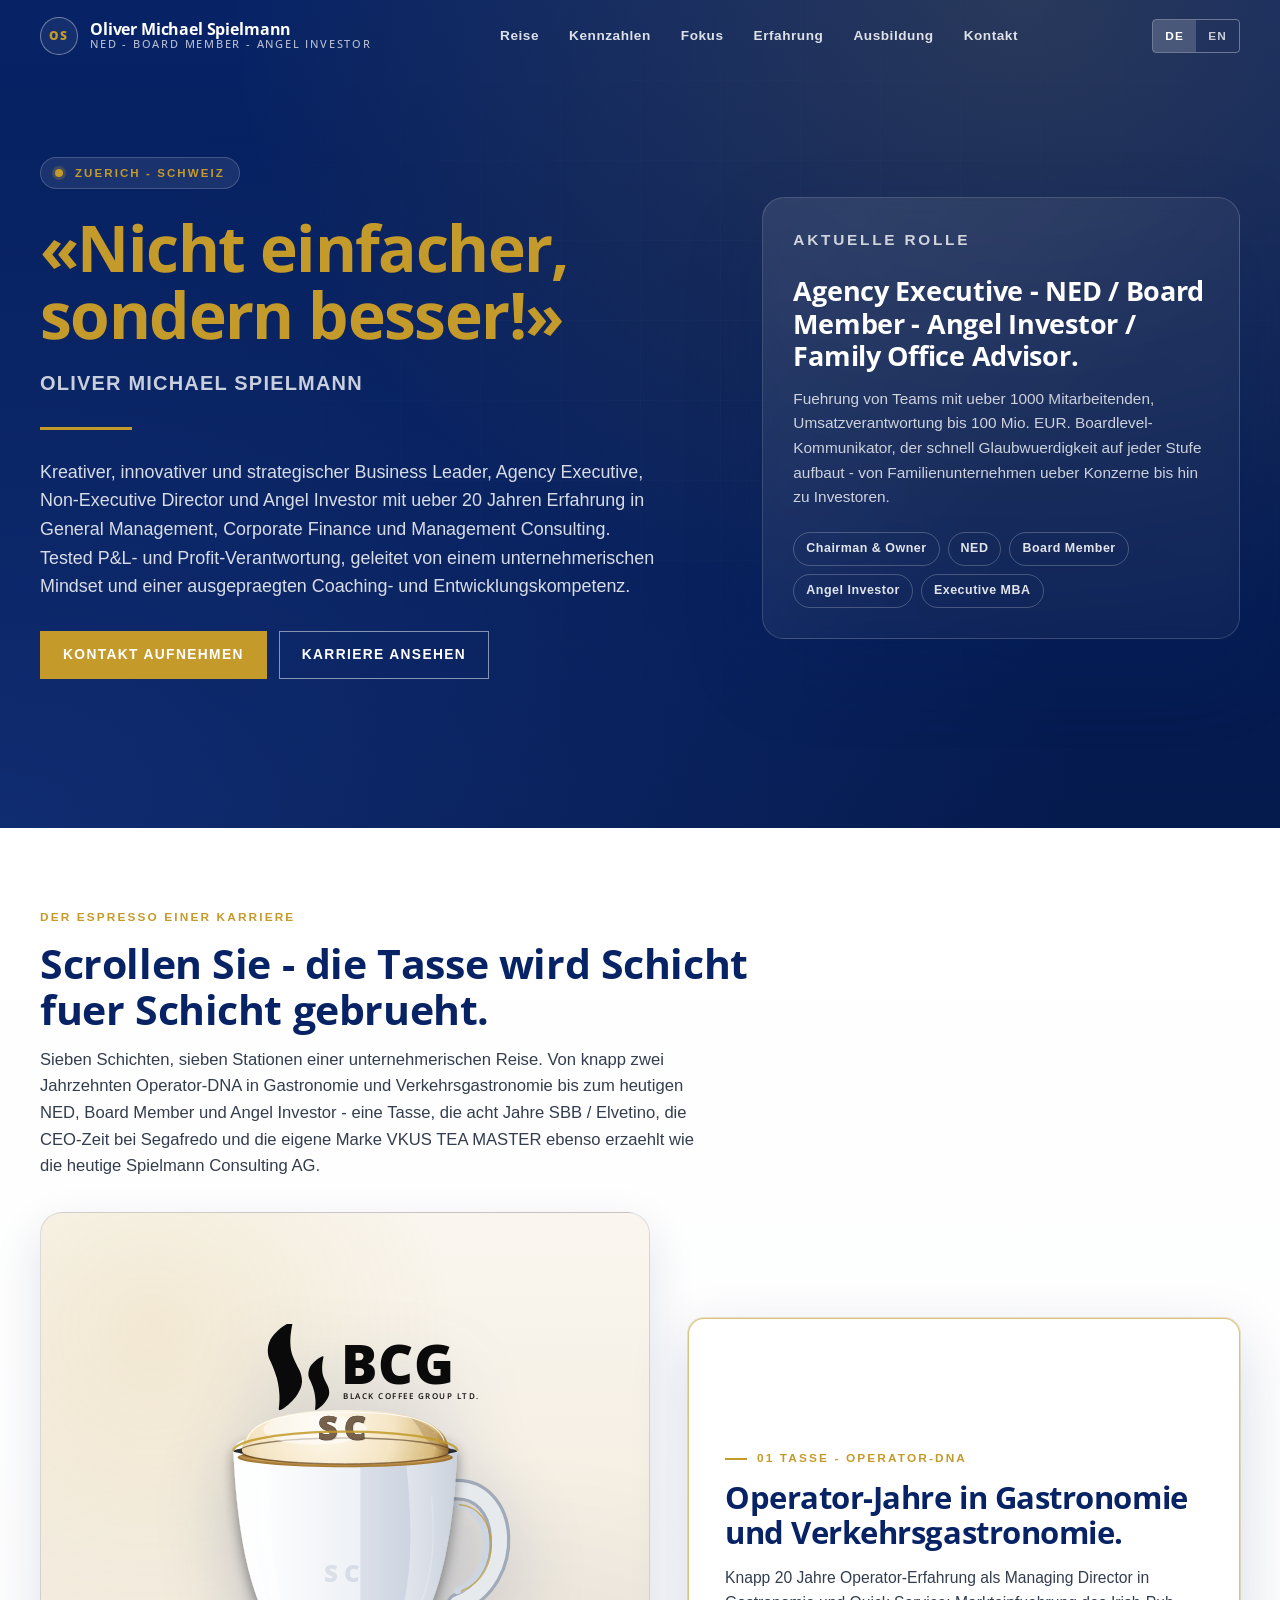
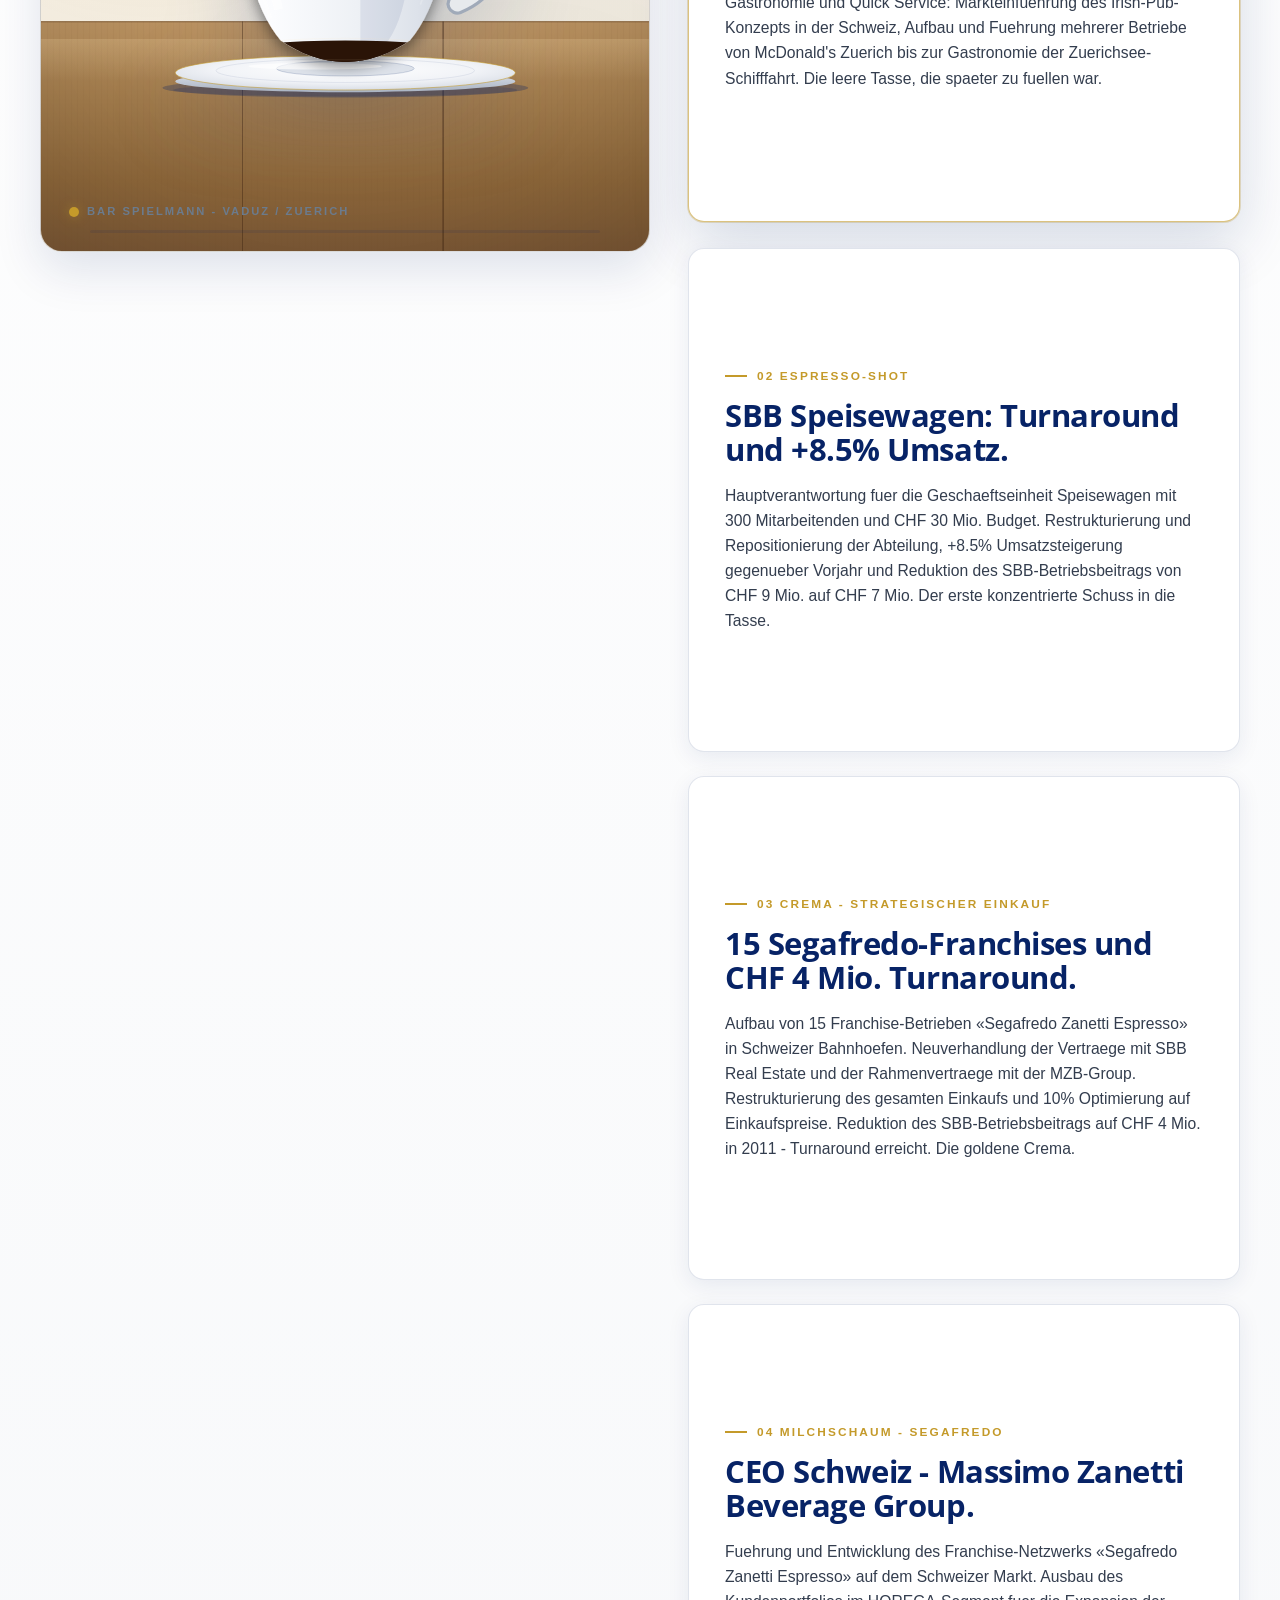
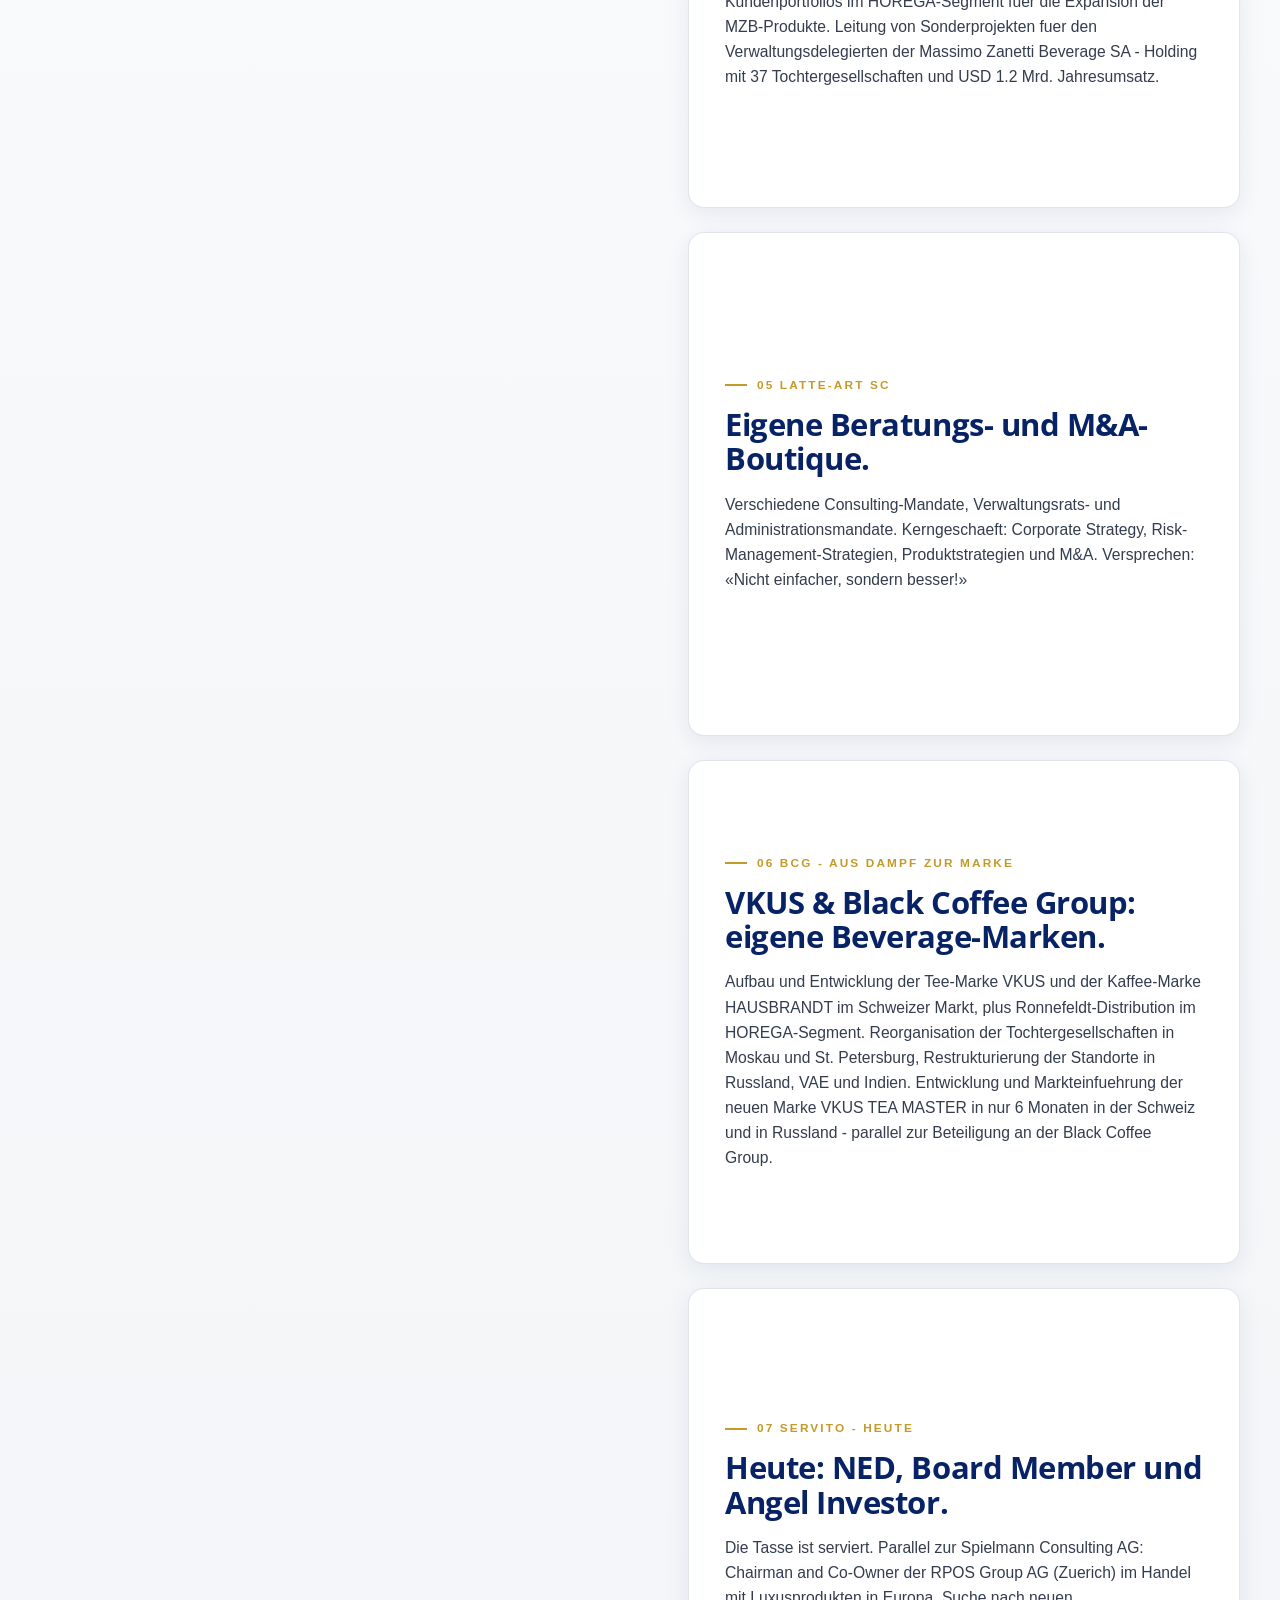
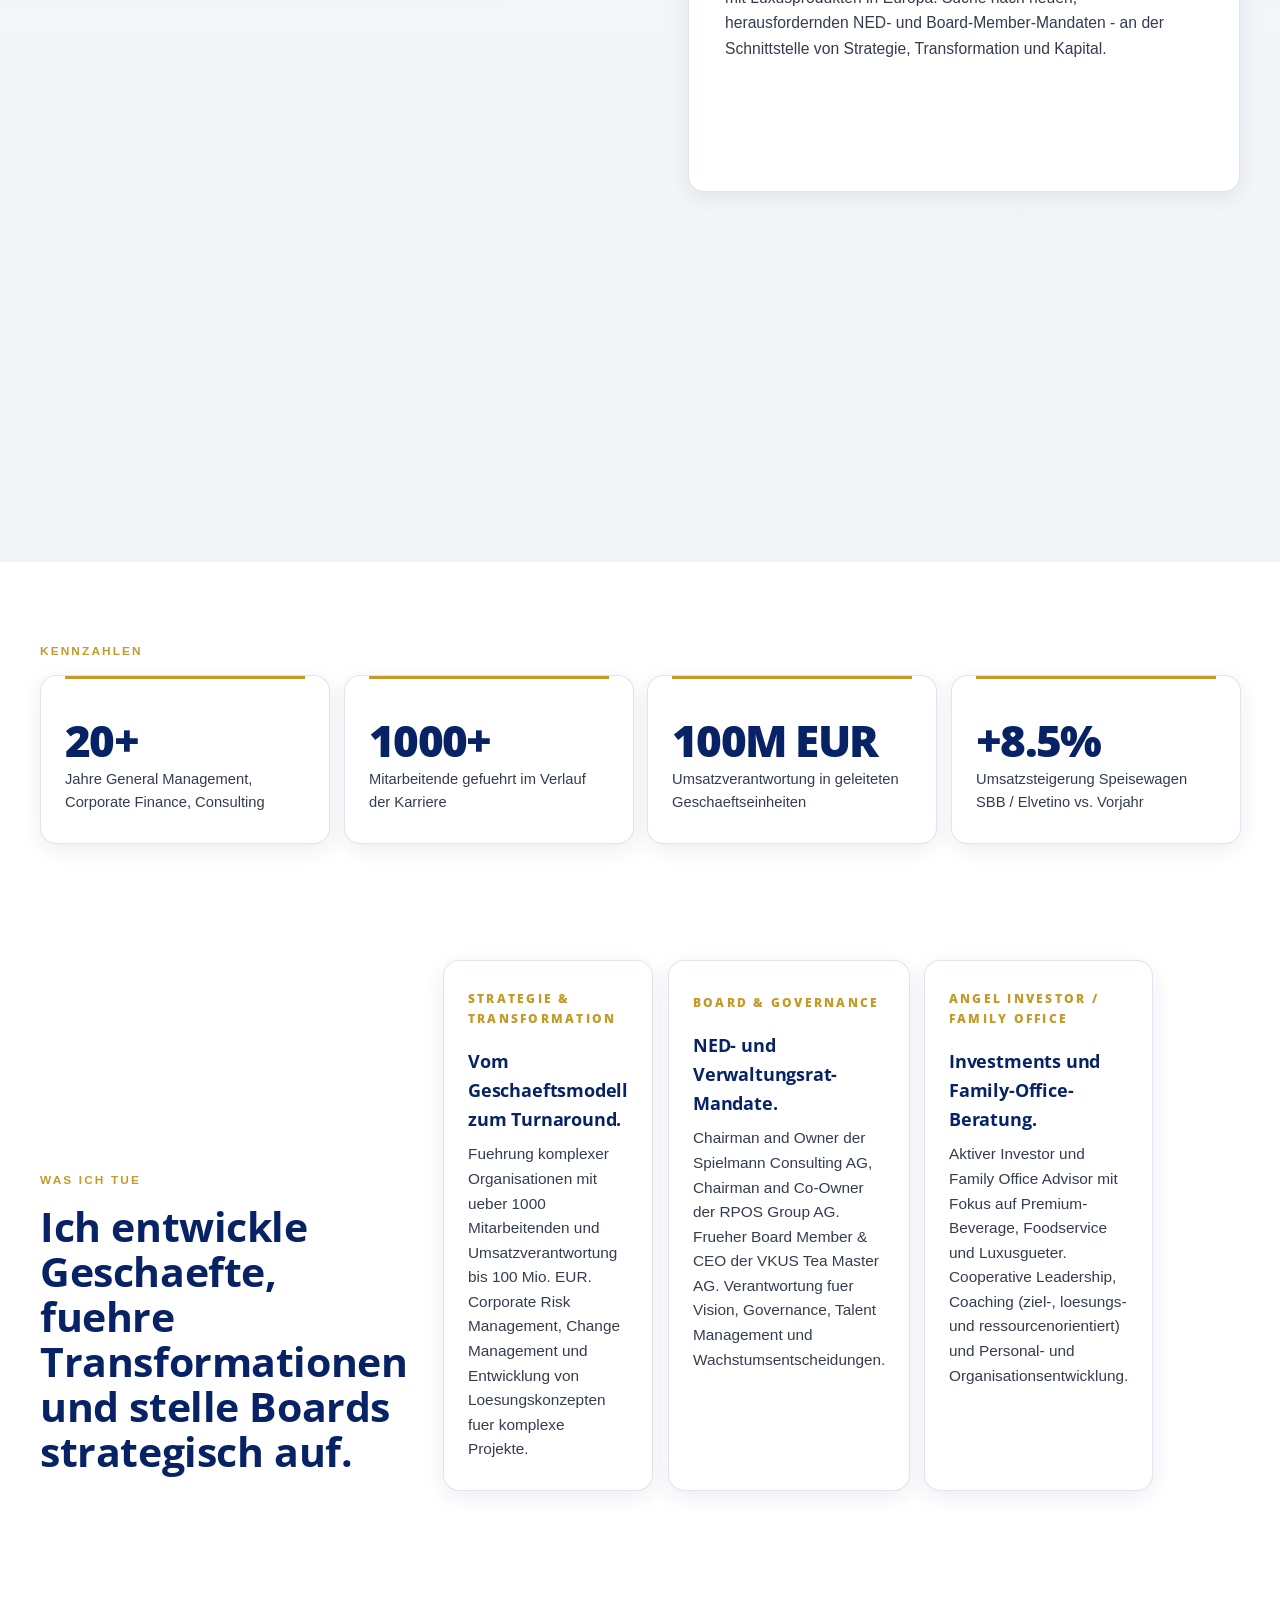
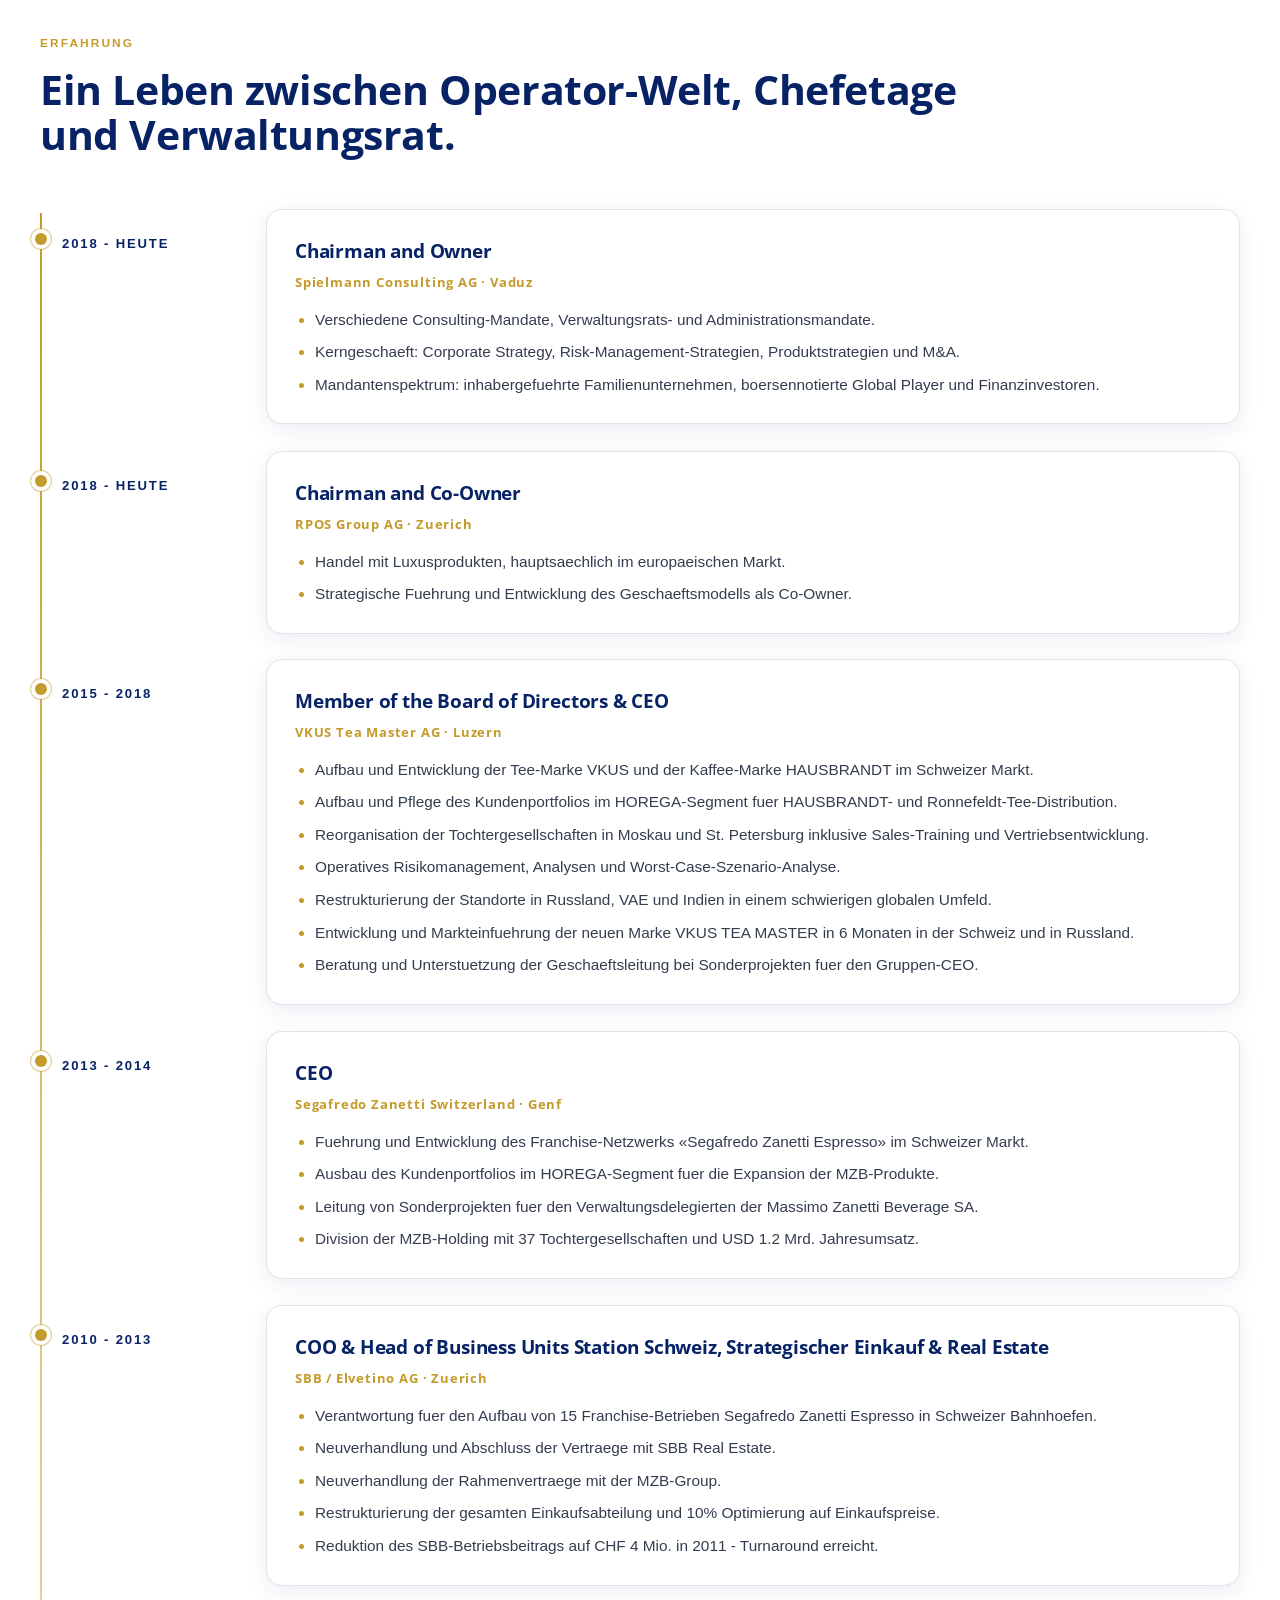
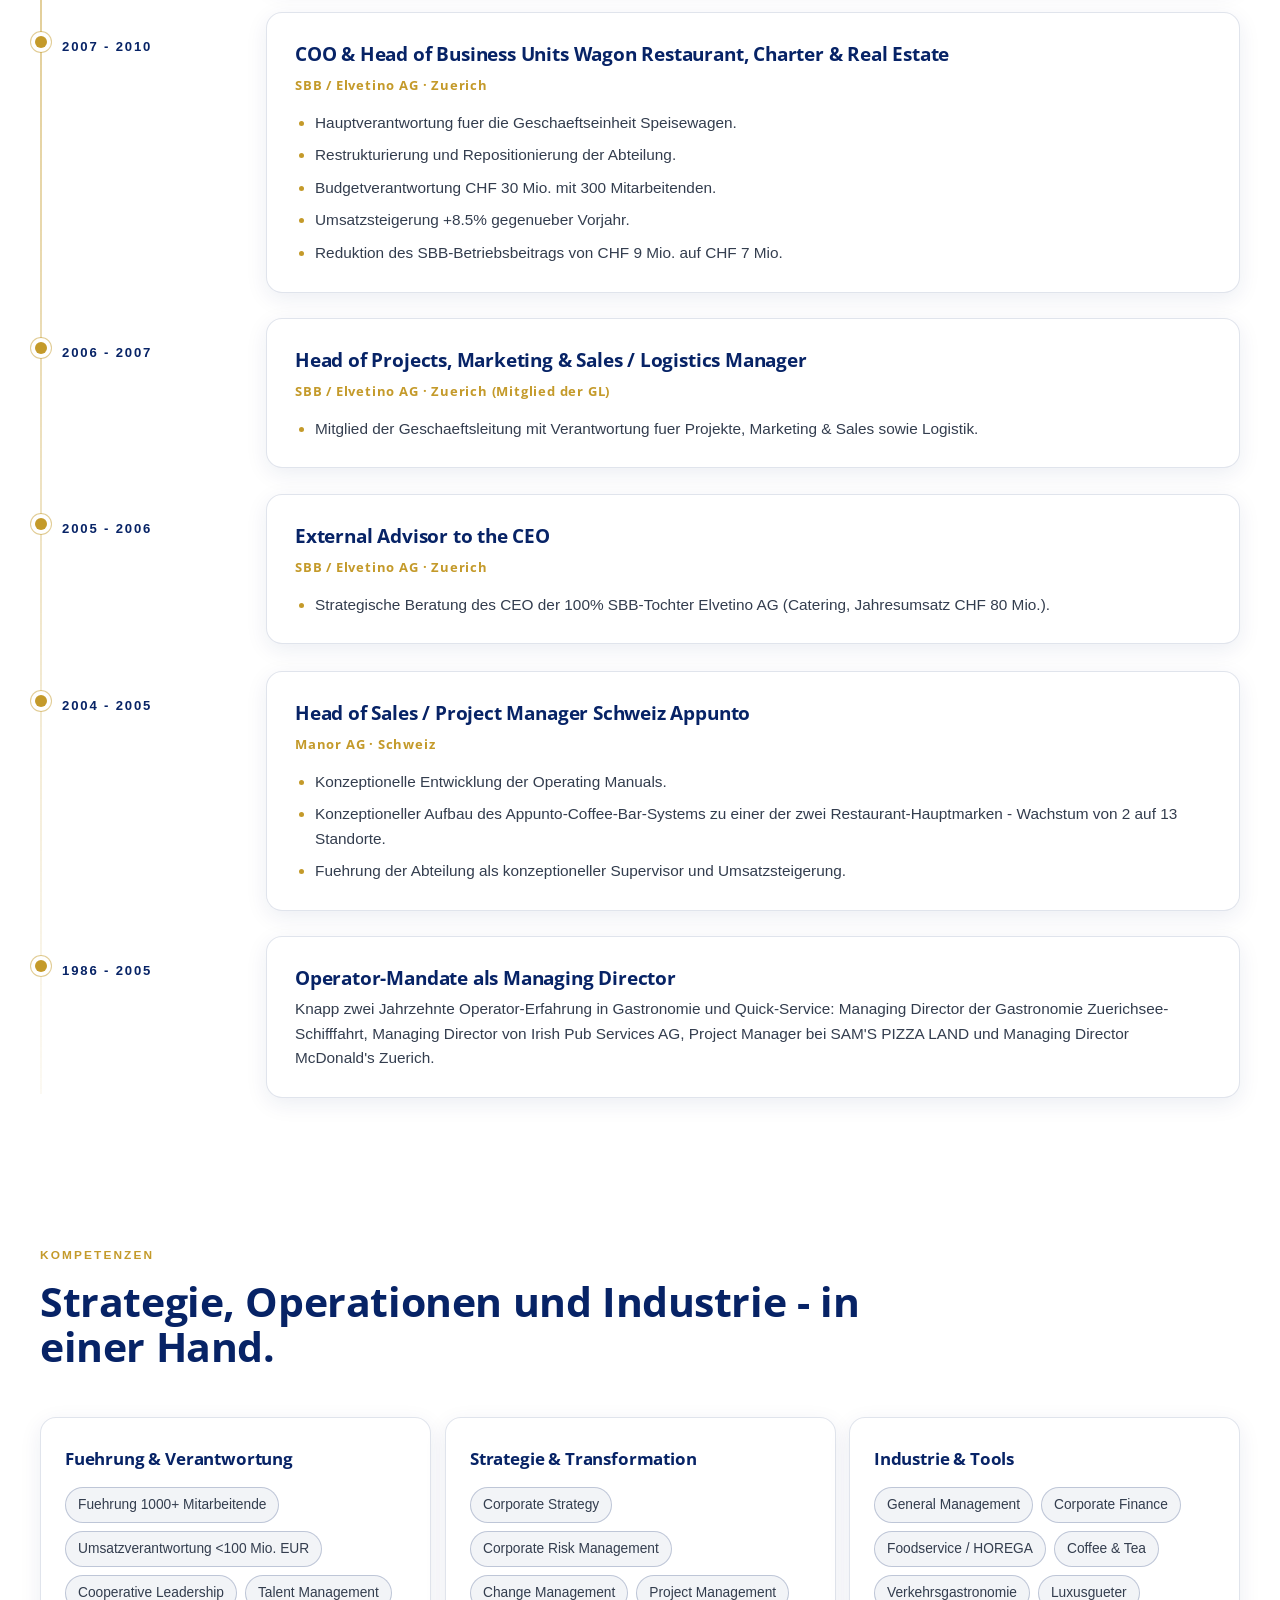
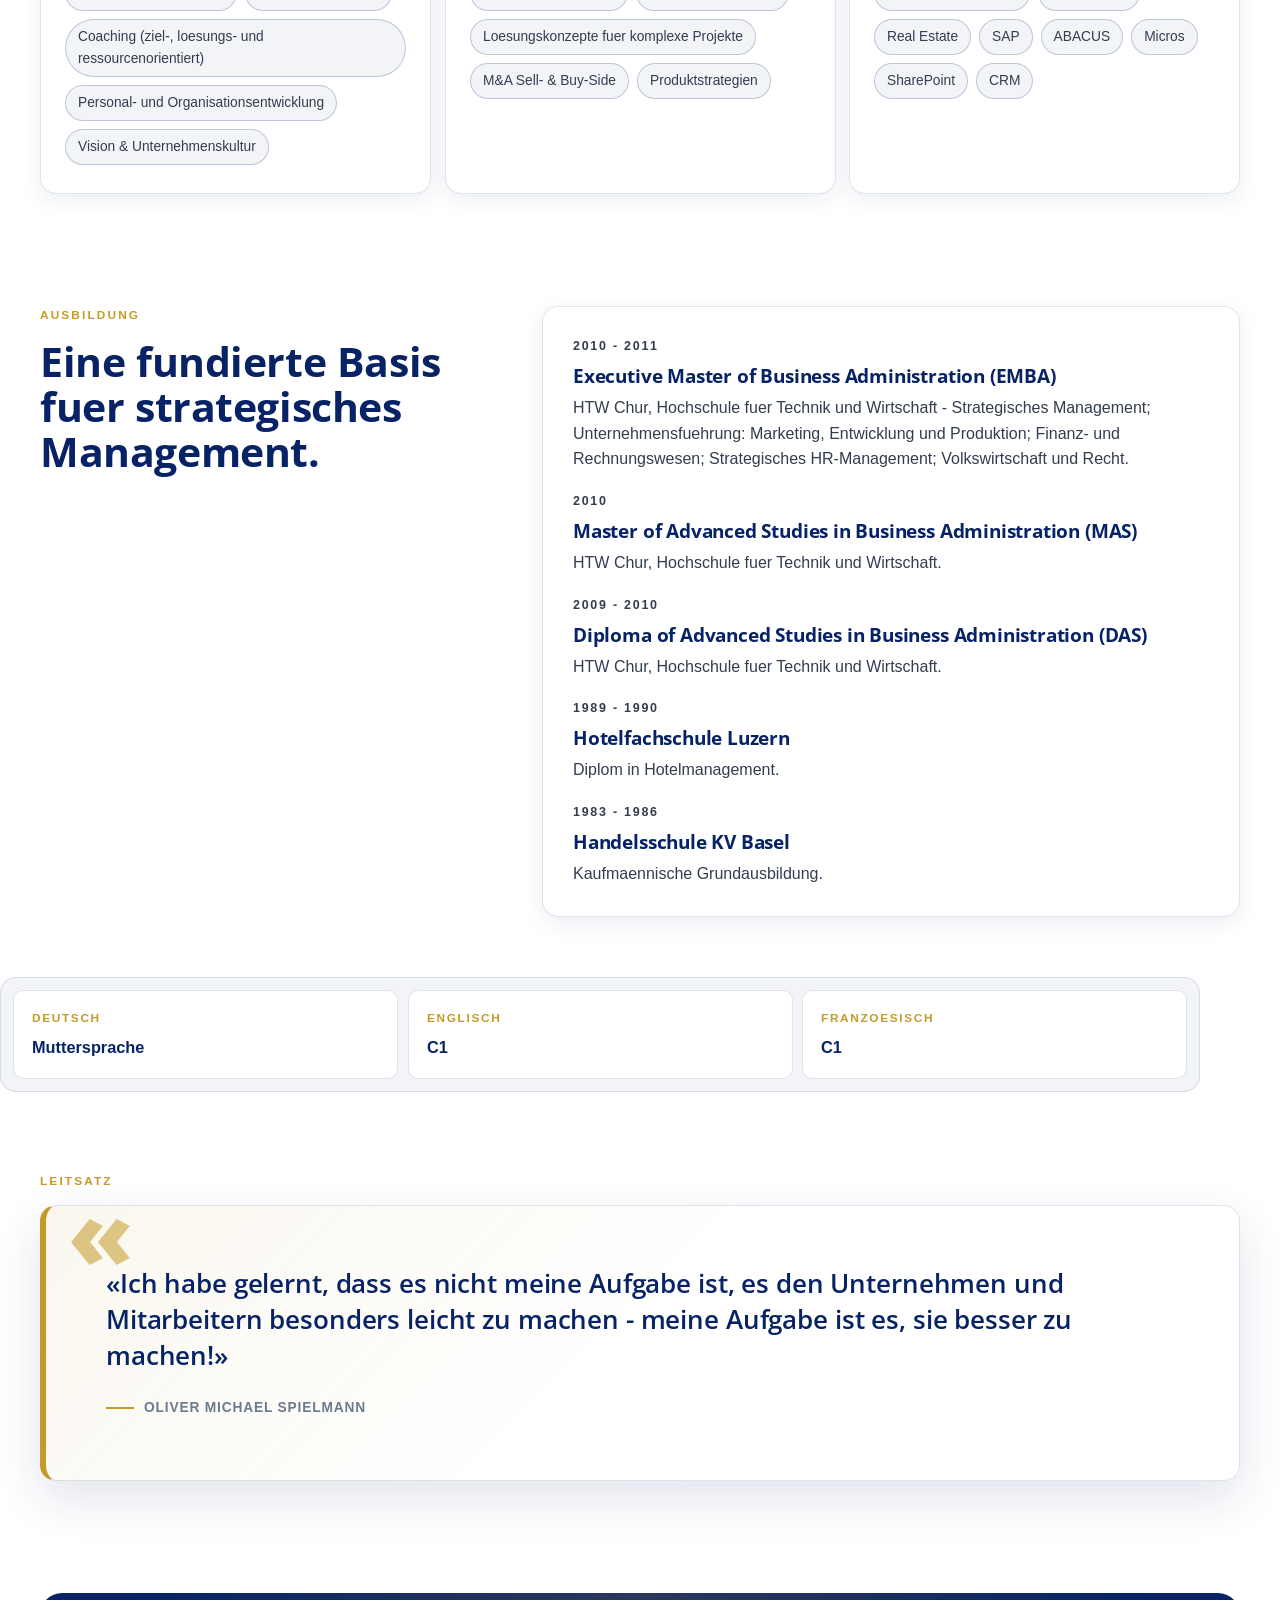
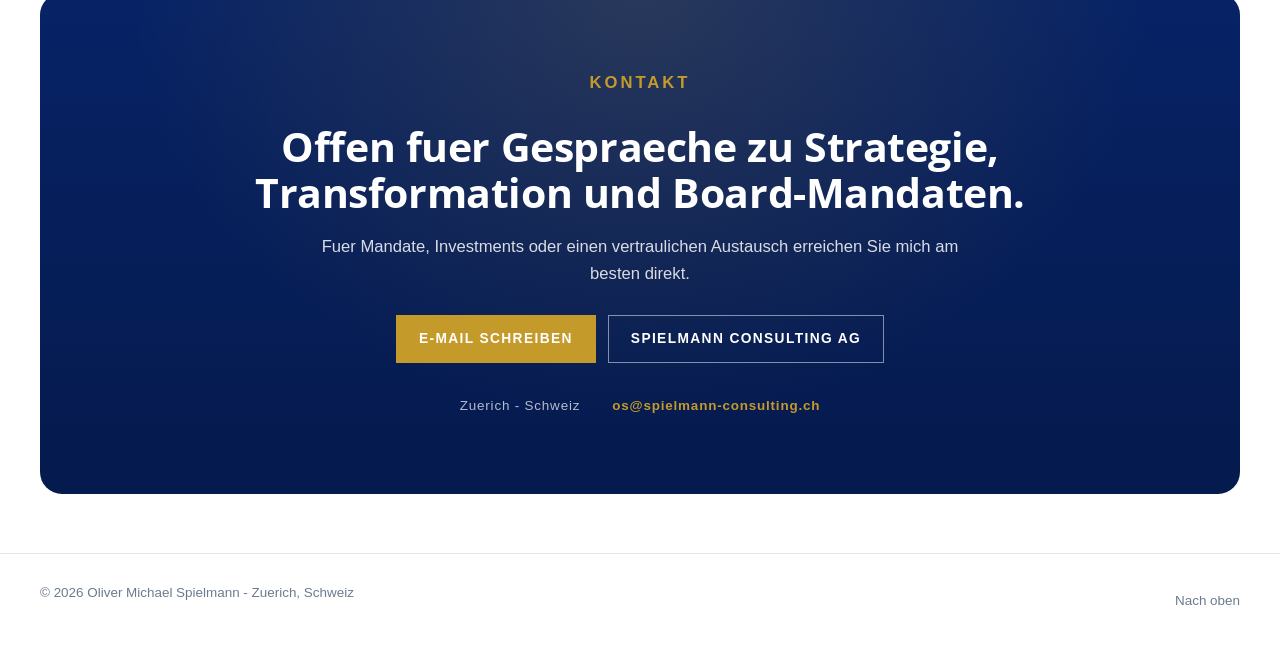
==== commit 7e567d9a: "Steam-to-logo morph: cup steam IS the BCG icon, then crystallises into the brand The BCG logo's defi" ====
--- a/index.html
+++ b/index.html
@@ -22,7 +22,7 @@
   <link rel="preconnect" href="https://fonts.googleapis.com">
   <link rel="preconnect" href="https://fonts.gstatic.com" crossorigin>
   <link href="https://fonts.googleapis.com/css2?family=Open+Sans:wght@400;600;700;800&display=swap" rel="stylesheet">
-  <link rel="stylesheet" href="styles.css?v=17">
+  <link rel="stylesheet" href="styles.css?v=19">
 </head>
 <body>
   <a class="skip-link" href="#main-content" data-de="Zum Hauptinhalt springen" data-en="Skip to main content">Zum Hauptinhalt springen</a>
@@ -101,9 +101,6 @@
       <div class="brew-build__layout section-shell">
         <div class="brew-build__stage" aria-hidden="true">
           <div class="brew-build__counter"></div>
-          <div class="brew-build__steam" aria-hidden="true">
-            <span></span><span></span><span></span><span></span>
-          </div>
 
           <div class="brew-build__cup" data-cup>
             <svg class="cup-svg" viewBox="0 0 400 360" xmlns="http://www.w3.org/2000/svg" preserveAspectRatio="xMidYMax meet" aria-hidden="true">
@@ -401,41 +398,58 @@
                 </g>
               </g>
 
-              <!-- 5. BCG logo - the cup's own steam drifts up and morphs into the
-                   official Black Coffee Group logo (steam wisps + BCG wordmark).
-                   The two steam wisps are taken directly from the official BCG icon
-                   SVG. The logo lives at the upper-right of the cup, where the cup's
-                   visual steam appears to drift toward, completing the storytelling
-                   "from steam to brand" choreography of chapter 6. -->
-              <g class="brew-layer brew-layer--bag" transform="translate(248 12)">
-                <!-- Two steam wisps from the official BCG icon, scaled to fit. -->
-                <g transform="translate(0 0) scale(0.24)" fill="rgba(54, 28, 8, 0.92)">
+              <!-- 5. BCG steam-to-logo morph - one of the most important moments of
+                   the choreography. Two wisp shapes (taken VERBATIM from the official
+                   BCG icon SVG, viewBox 0 0 178.33 256.59) live directly above the
+                   foam dome. The same shape serves two roles:
+
+                     a) STEAM (visible from chapter 2 onward, --p-shot):
+                        soft white wisps, blurred, low opacity, animating a gentle
+                        sway. This reads as ordinary coffee steam.
+
+                     b) LOGO MARK (visible from chapter 6 onward, --p-bag):
+                        the same wisps but solid black, sharp, no animation. The
+                        wordmark "BCG" + tagline fades in to the right.
+
+                   Both layers live in the same place so the eye reads the
+                   transition as the steam crystalising into the brand. The whole
+                   block is centred above the cup at x=200, with the wisps starting
+                   roughly at the foam apex (y~78). -->
+
+              <!-- Steam state: soft white wisps, animated, faded by --p-shot,
+                   hidden as soon as --p-bag (chapter 6) takes over. Outer group
+                   handles base position + scale, inner group runs the sway anim. -->
+              <g class="brew-steam" aria-hidden="true">
+                <g transform="translate(170 -2) scale(0.32)" class="brew-steam__wisp">
                   <path d="M161.62,102.44c.34-1.64-1.32-2.98-2.84-2.28-12.33,5.62-20.47,12.64-25.17,17.37-5.29,5.31-10.32,10.49-13.34,19.19-.91,2.64-3.92,12.17-1.28,23.55,1.08,4.65,2.2,5.74,5.8,13.92,1,2.26,5.79,13.29,8.93,24.36,1.07,3.78,4.15,15.33,4.76,30.75.26,6.58.11,14.9-1.23,24.43-.23,1.67,1.54,2.9,3.01,2.08,6.57-3.66,11.51-7.51,14.94-10.5,4.75-4.15,12.14-10.73,17.64-21.7,2.52-5.03,5.08-10.14,5.45-17.4.44-8.67-2.46-15.85-4.41-20.65-1.46-3.61-1.58-2.98-5.22-10.44-4.14-8.49-6.6-13.53-8.35-19.72-1.91-6.73-2.18-11.96-2.44-17.06-.61-11.92,1.1-21.49,2.67-30.28.37-2.09.75-3.98,1.09-5.61Z"/>
                   <path d="M71.81,4.06c.56-2.69-2.17-4.89-4.67-3.75-20.27,9.24-33.64,20.78-41.37,28.55-8.69,8.73-16.97,17.24-21.92,31.54-1.5,4.34-6.44,20.01-2.1,38.72,1.77,7.64,3.62,9.43,9.54,22.89,1.64,3.72,9.52,21.84,14.69,40.05,1.76,6.21,6.82,25.2,7.82,50.54.43,10.82.18,24.49-2.03,40.16-.39,2.74,2.53,4.77,4.94,3.42,10.79-6.02,18.92-12.34,24.55-17.26,7.8-6.82,19.96-17.65,28.99-35.66,4.14-8.27,8.35-16.67,8.96-28.61.73-14.24-4.05-26.05-7.25-33.95-2.4-5.94-2.6-4.89-8.58-17.16-6.81-13.95-10.85-22.24-13.73-32.42-3.13-11.06-3.58-19.66-4-28.04-1-19.6,1.8-35.32,4.39-49.78.61-3.43,1.23-6.54,1.79-9.23Z"/>
                 </g>
-
-                <!-- BCG wordmark - the central "C" is gold per the official logo,
-                     B and G in dark coffee colour. -->
-                <g transform="translate(50 44)">
+              </g>
+
+              <!-- Logo mark state: same wisps, sharp solid black, AND wordmark.
+                   Fades in only at chapter 6 via --p-bag. -->
+              <g class="brew-layer brew-layer--bag brew-logo">
+                <!-- The wisps as logo mark - solid black, no blur, no animation.
+                     Same scale as steam state so the visual hand-off is seamless;
+                     shifted slightly left to make room for the BCG wordmark. -->
+                <g class="brew-logo__icon" transform="translate(128 -2) scale(0.32)">
+                  <path d="M161.62,102.44c.34-1.64-1.32-2.98-2.84-2.28-12.33,5.62-20.47,12.64-25.17,17.37-5.29,5.31-10.32,10.49-13.34,19.19-.91,2.64-3.92,12.17-1.28,23.55,1.08,4.65,2.2,5.74,5.8,13.92,1,2.26,5.79,13.29,8.93,24.36,1.07,3.78,4.15,15.33,4.76,30.75.26,6.58.11,14.9-1.23,24.43-.23,1.67,1.54,2.9,3.01,2.08,6.57-3.66,11.51-7.51,14.94-10.5,4.75-4.15,12.14-10.73,17.64-21.7,2.52-5.03,5.08-10.14,5.45-17.4.44-8.67-2.46-15.85-4.41-20.65-1.46-3.61-1.58-2.98-5.22-10.44-4.14-8.49-6.6-13.53-8.35-19.72-1.91-6.73-2.18-11.96-2.44-17.06-.61-11.92,1.1-21.49,2.67-30.28.37-2.09.75-3.98,1.09-5.61Z"/>
+                  <path d="M71.81,4.06c.56-2.69-2.17-4.89-4.67-3.75-20.27,9.24-33.64,20.78-41.37,28.55-8.69,8.73-16.97,17.24-21.92,31.54-1.5,4.34-6.44,20.01-2.1,38.72,1.77,7.64,3.62,9.43,9.54,22.89,1.64,3.72,9.52,21.84,14.69,40.05,1.76,6.21,6.82,25.2,7.82,50.54.43,10.82.18,24.49-2.03,40.16-.39,2.74,2.53,4.77,4.94,3.42,10.79-6.02,18.92-12.34,24.55-17.26,7.8-6.82,19.96-17.65,28.99-35.66,4.14-8.27,8.35-16.67,8.96-28.61.73-14.24-4.05-26.05-7.25-33.95-2.4-5.94-2.6-4.89-8.58-17.16-6.81-13.95-10.85-22.24-13.73-32.42-3.13-11.06-3.58-19.66-4-28.04-1-19.6,1.8-35.32,4.39-49.78.61-3.43,1.23-6.54,1.79-9.23Z"/>
+                </g>
+
+                <!-- BCG wordmark - monochrome black to match the rest of the site.
+                     Vertically centred to the icon (~y=55 baseline puts the cap
+                     height in line with the icon's middle). -->
+                <g class="brew-logo__wordmark" transform="translate(196 56)">
                   <text x="0" y="0"
                         font-family="Open Sans, Helvetica, sans-serif"
-                        font-size="26" font-weight="800"
-                        fill="rgba(54, 28, 8, 0.95)" letter-spacing="2">B</text>
-                  <text x="20" y="0"
+                        font-size="50" font-weight="800"
+                        fill="#0a0a0a" letter-spacing="1">BCG</text>
+                  <text x="2" y="14"
                         font-family="Open Sans, Helvetica, sans-serif"
-                        font-size="26" font-weight="800"
-                        fill="#C49A2A" letter-spacing="2">C</text>
-                  <text x="38" y="0"
-                        font-family="Open Sans, Helvetica, sans-serif"
-                        font-size="26" font-weight="800"
-                        fill="rgba(54, 28, 8, 0.95)" letter-spacing="2">G</text>
+                        font-size="7" font-weight="600"
+                        fill="#0a0a0a" letter-spacing="1.4">BLACK COFFEE GROUP LTD.</text>
                 </g>
-
-                <!-- Tagline beneath BCG wordmark -->
-                <text x="50" y="56"
-                      font-family="Open Sans, Helvetica, sans-serif"
-                      font-size="4" font-weight="700"
-                      fill="rgba(54, 28, 8, 0.65)" letter-spacing="1.4">BLACK COFFEE GROUP LTD.</text>
               </g>
 
               <!-- Gold rim - drawn here AFTER the foam so only the back rim is visible
--- a/styles.css
+++ b/styles.css
@@ -726,72 +726,71 @@
 }
 
 /* Steam wisps above the cup */
-/* Steam rising above the cup - several wisps that animate upward continuously,
-   visible from the moment the espresso shot is poured (chapter 2). The steam
-   visually drifts toward the BCG logo on the right at chapter 6 (the BCG logo
-   ITSELF is steam wisps + wordmark, so the cup steam morphs into the brand). */
-.brew-build__steam {
-  position: absolute;
-  left: 50%;
-  top: 4%;
-  width: 200px;
-  height: 200px;
-  margin-left: -100px;
+/* Steam-to-BCG-logo morph - the visual centrepiece of chapter 6.
+   The two wisps are SVG paths copied verbatim from the official BCG icon,
+   placed inside the cup-svg above the foam dome. The same wisp shape plays
+   two roles in the timeline:
+
+     1) Steam (visible from chapter 2): the "brew-steam" group, white,
+        blurred, gently swaying, growing more solid as the cup brews.
+     2) Logo mark (visible from chapter 6): the "brew-logo" group, solid
+        black, sharp, with the BCG wordmark fading in to the right.
+
+   The hand-off happens around chapter 6: the steam fades out as the logo
+   fades in. Because both occupy the same x-region, the eye reads the
+   shape "crystalising" from steam into the brand. */
+
+.brew-steam {
+  /* Visible from chapter 2 onward, peaks before chapter 6, then dissolves
+     as the logo state takes over. Computed from --p-shot (steam-on) and
+     --p-bag (logo-on) so the two states cross-fade. */
+  opacity: calc(var(--p-shot, 0) * 0.85 * (1 - var(--p-bag, 0)));
+  transition: opacity 360ms ease;
   pointer-events: none;
-  opacity: calc(var(--p-shot, 0) * 0.95);
-  transition: opacity 360ms ease;
-  z-index: 3;
-}
-
-.brew-build__steam span {
-  position: absolute;
-  display: block;
-  width: 18px;
-  height: 28px;
-  border-radius: 50% 50% 40% 40% / 60% 60% 40% 40%;
-  background: linear-gradient(180deg, rgba(255, 255, 255, 0.9), rgba(255, 255, 255, 0.4));
-  filter: blur(4px);
-  animation: brew-steam 5.2s ease-in-out infinite;
-  transform-origin: 50% 100%;
-}
-
-.brew-build__steam span:nth-child(1) {
-  bottom: 4px;
-  left: 28%;
-  width: 22px;
-  height: 32px;
-  animation-delay: 0s;
-}
-
-.brew-build__steam span:nth-child(2) {
-  bottom: 14px;
-  left: 50%;
-  width: 28px;
-  height: 40px;
-  animation-delay: 0.7s;
-}
-
-.brew-build__steam span:nth-child(3) {
-  bottom: 4px;
-  left: 70%;
-  width: 22px;
-  height: 32px;
-  animation-delay: 1.4s;
-}
-
-.brew-build__steam span:nth-child(4) {
-  bottom: 36px;
-  left: 38%;
-  width: 26px;
-  height: 38px;
-  animation-delay: 2.1s;
-}
-
-@keyframes brew-steam {
-  0%   { transform: translate3d(0, 0, 0) scale(0.6, 0.6); opacity: 0; }
-  15%  { opacity: 0.7; }
-  60%  { opacity: 0.45; }
-  100% { transform: translate3d(0, -120px, 0) scale(1.6, 2.2); opacity: 0; }
+}
+
+.brew-steam__wisp {
+  /* Base fill is a soft warm-grey so the wisps read against the cream
+     background (pure white would disappear). It darkens slightly through
+     the breathe animation, foreshadowing the chapter-6 morph to black. */
+  fill: rgba(80, 70, 80, 0.55);
+  filter: blur(2.8px) drop-shadow(0 0 6px rgba(255, 255, 255, 0.6));
+  animation: brew-steam-breathe 4.8s ease-in-out infinite alternate;
+}
+
+@keyframes brew-steam-breathe {
+  0% {
+    opacity: 0.45;
+    filter: blur(3.6px) drop-shadow(0 0 4px rgba(255, 255, 255, 0.35));
+  }
+  50% {
+    opacity: 1;
+    filter: blur(2.2px) drop-shadow(0 0 10px rgba(255, 255, 255, 0.7));
+  }
+  100% {
+    opacity: 0.65;
+    filter: blur(3px) drop-shadow(0 0 6px rgba(255, 255, 255, 0.5));
+  }
+}
+
+/* Logo state - same BCG wisps but solid black + wordmark. Drives the
+   chapter-6 "from steam to brand" reveal. */
+.brew-logo {
+  /* opacity already comes from the .brew-layer--bag rule */
+  pointer-events: none;
+}
+
+.brew-logo__icon {
+  fill: #0a0a0a;
+}
+
+.brew-logo__wordmark {
+  /* The wordmark slides in from the left so it visually emerges from the
+     wisps (which sit just to its left). The base transform is set on the
+     SVG element via the translate attribute; the CSS transform is added
+     via rotate-translate(none) trick so it composes in a single transform. */
+  opacity: var(--p-bag, 0);
+  transition: opacity 480ms ease;
 }
 
 /* The cup ─────────────────────────────────────────────────────────────── */
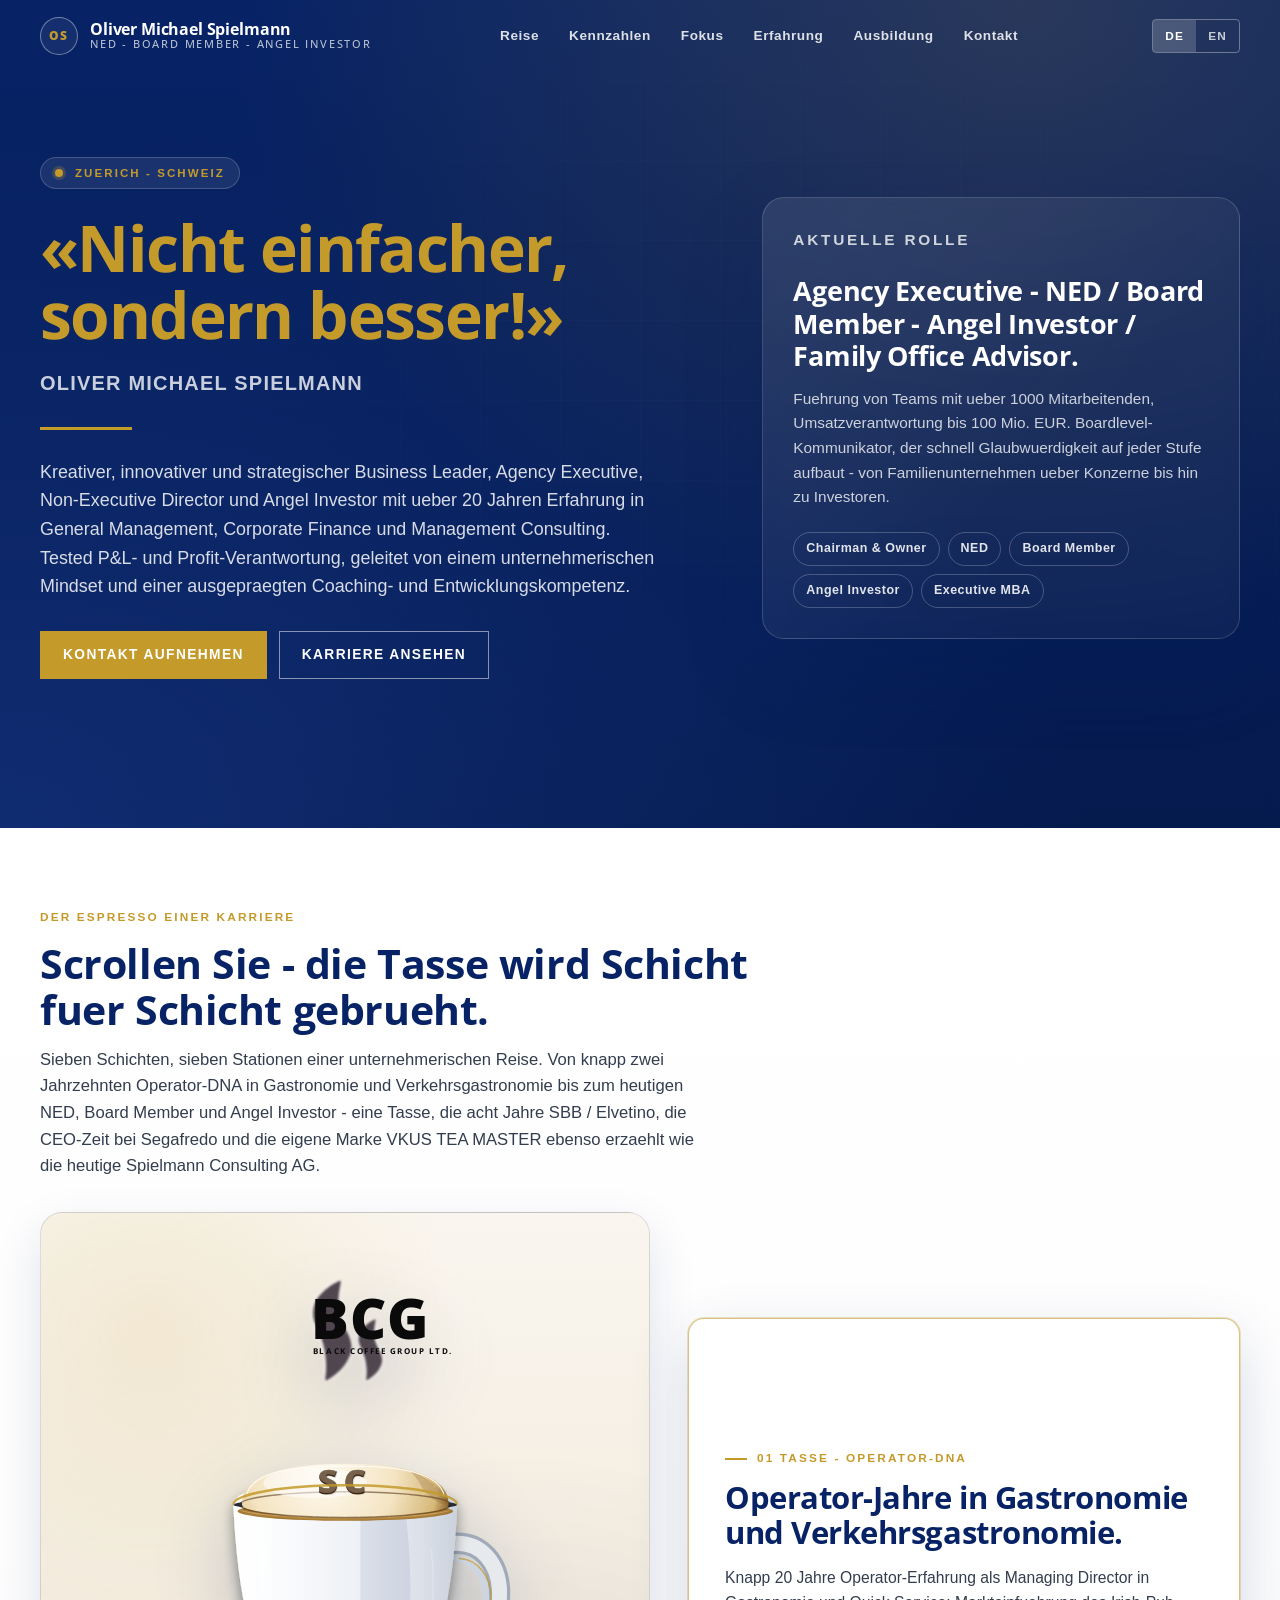
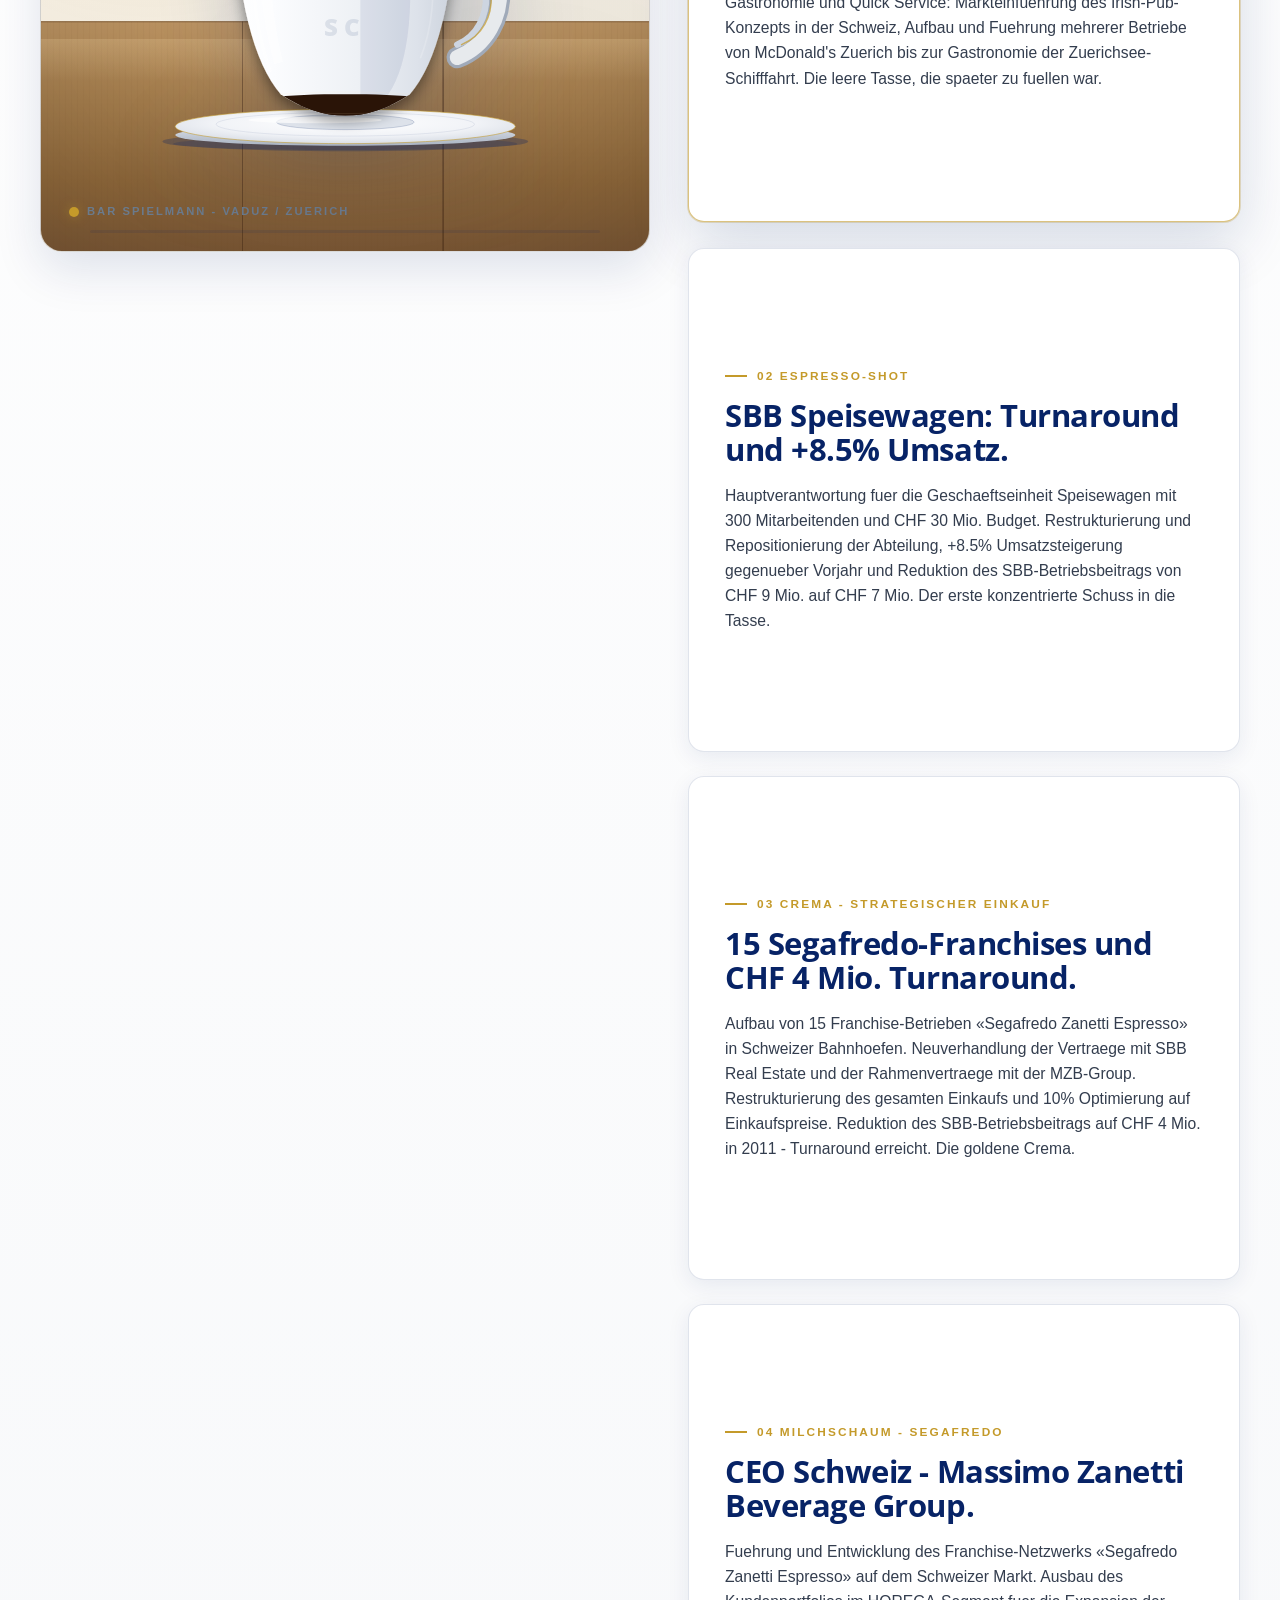
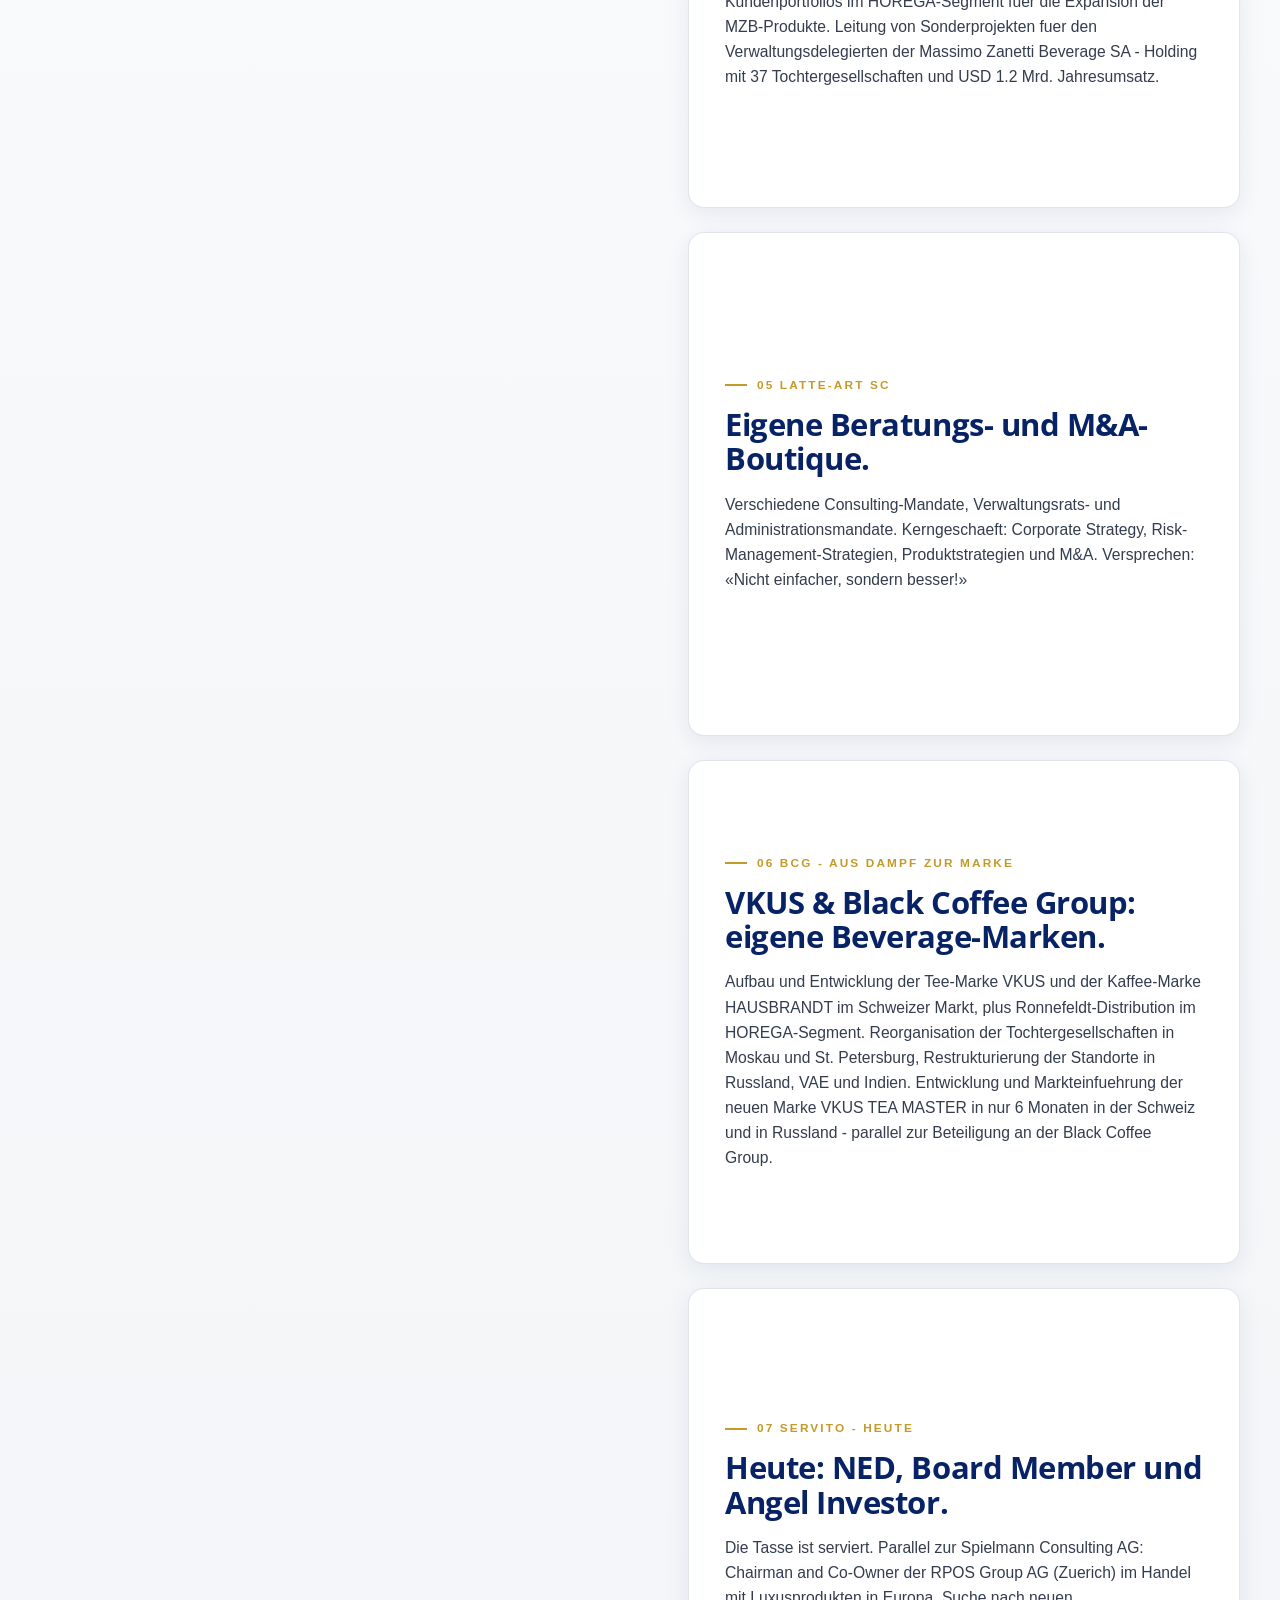
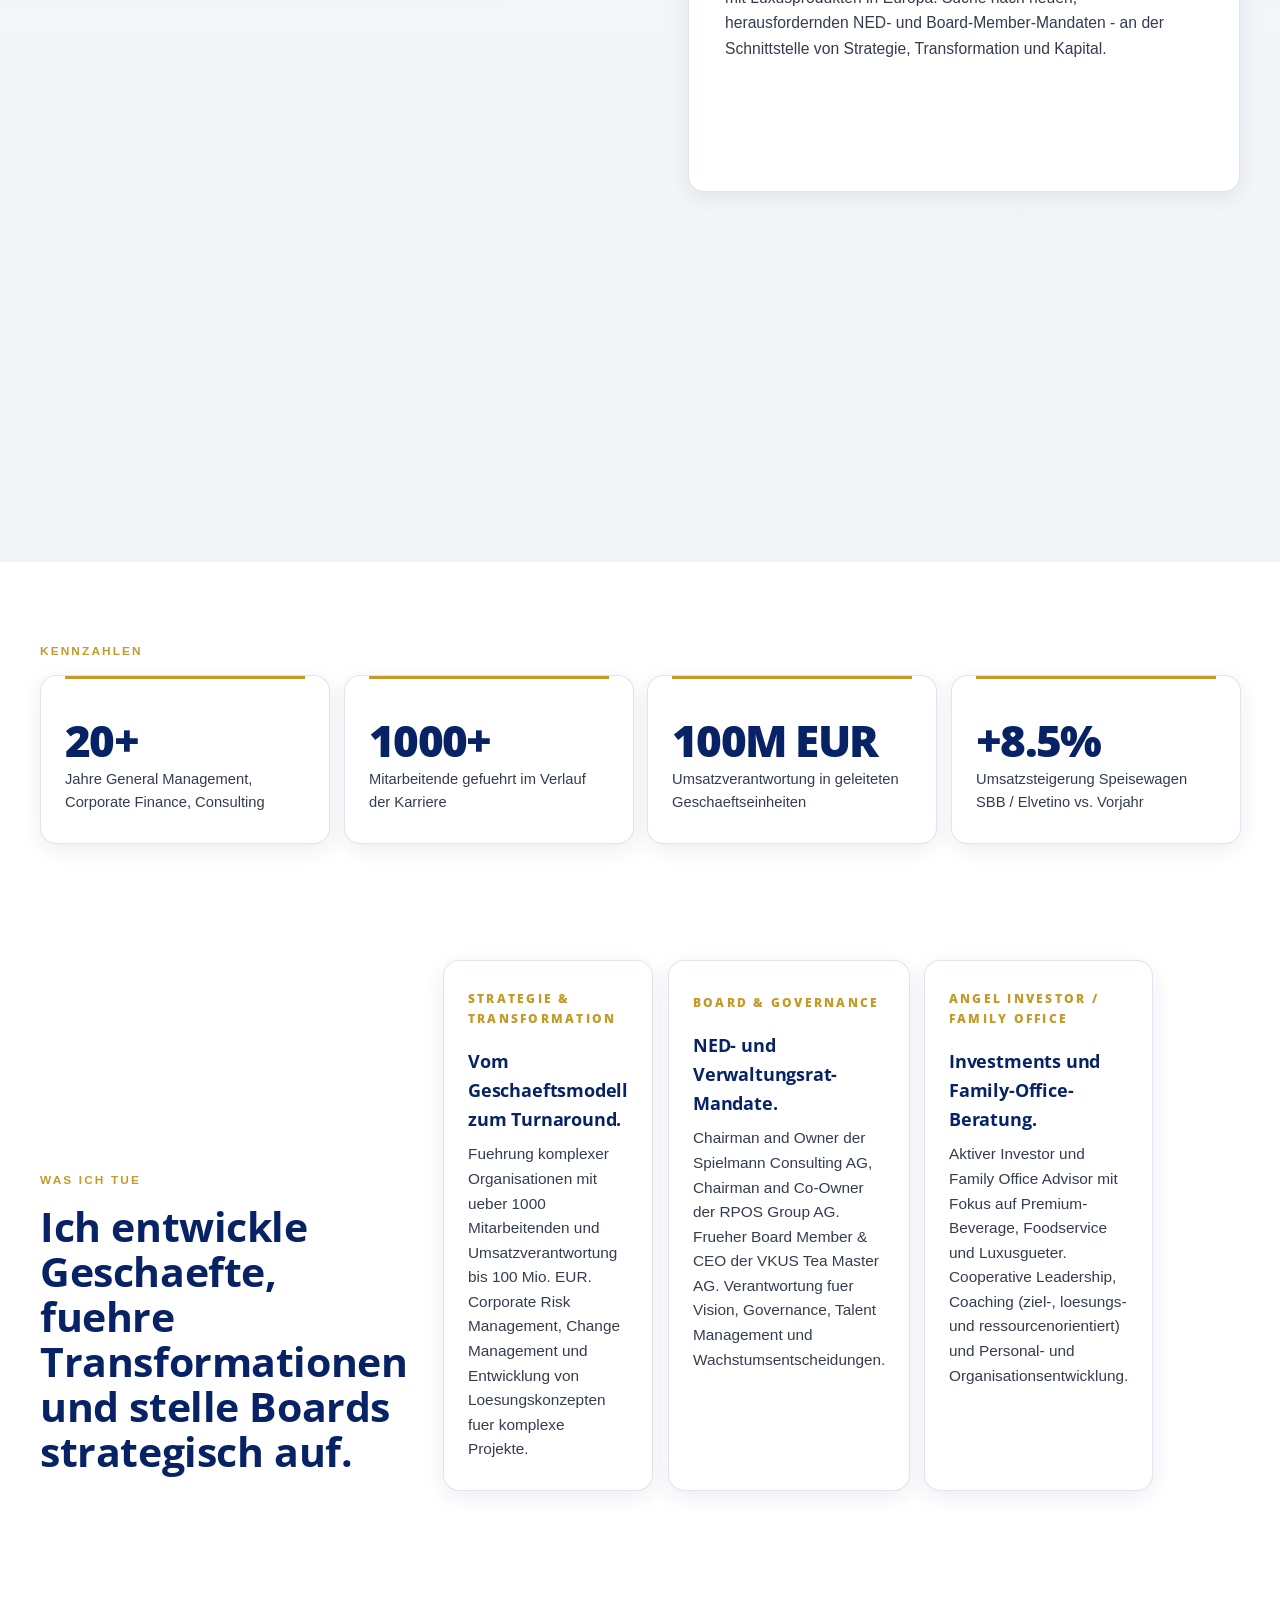
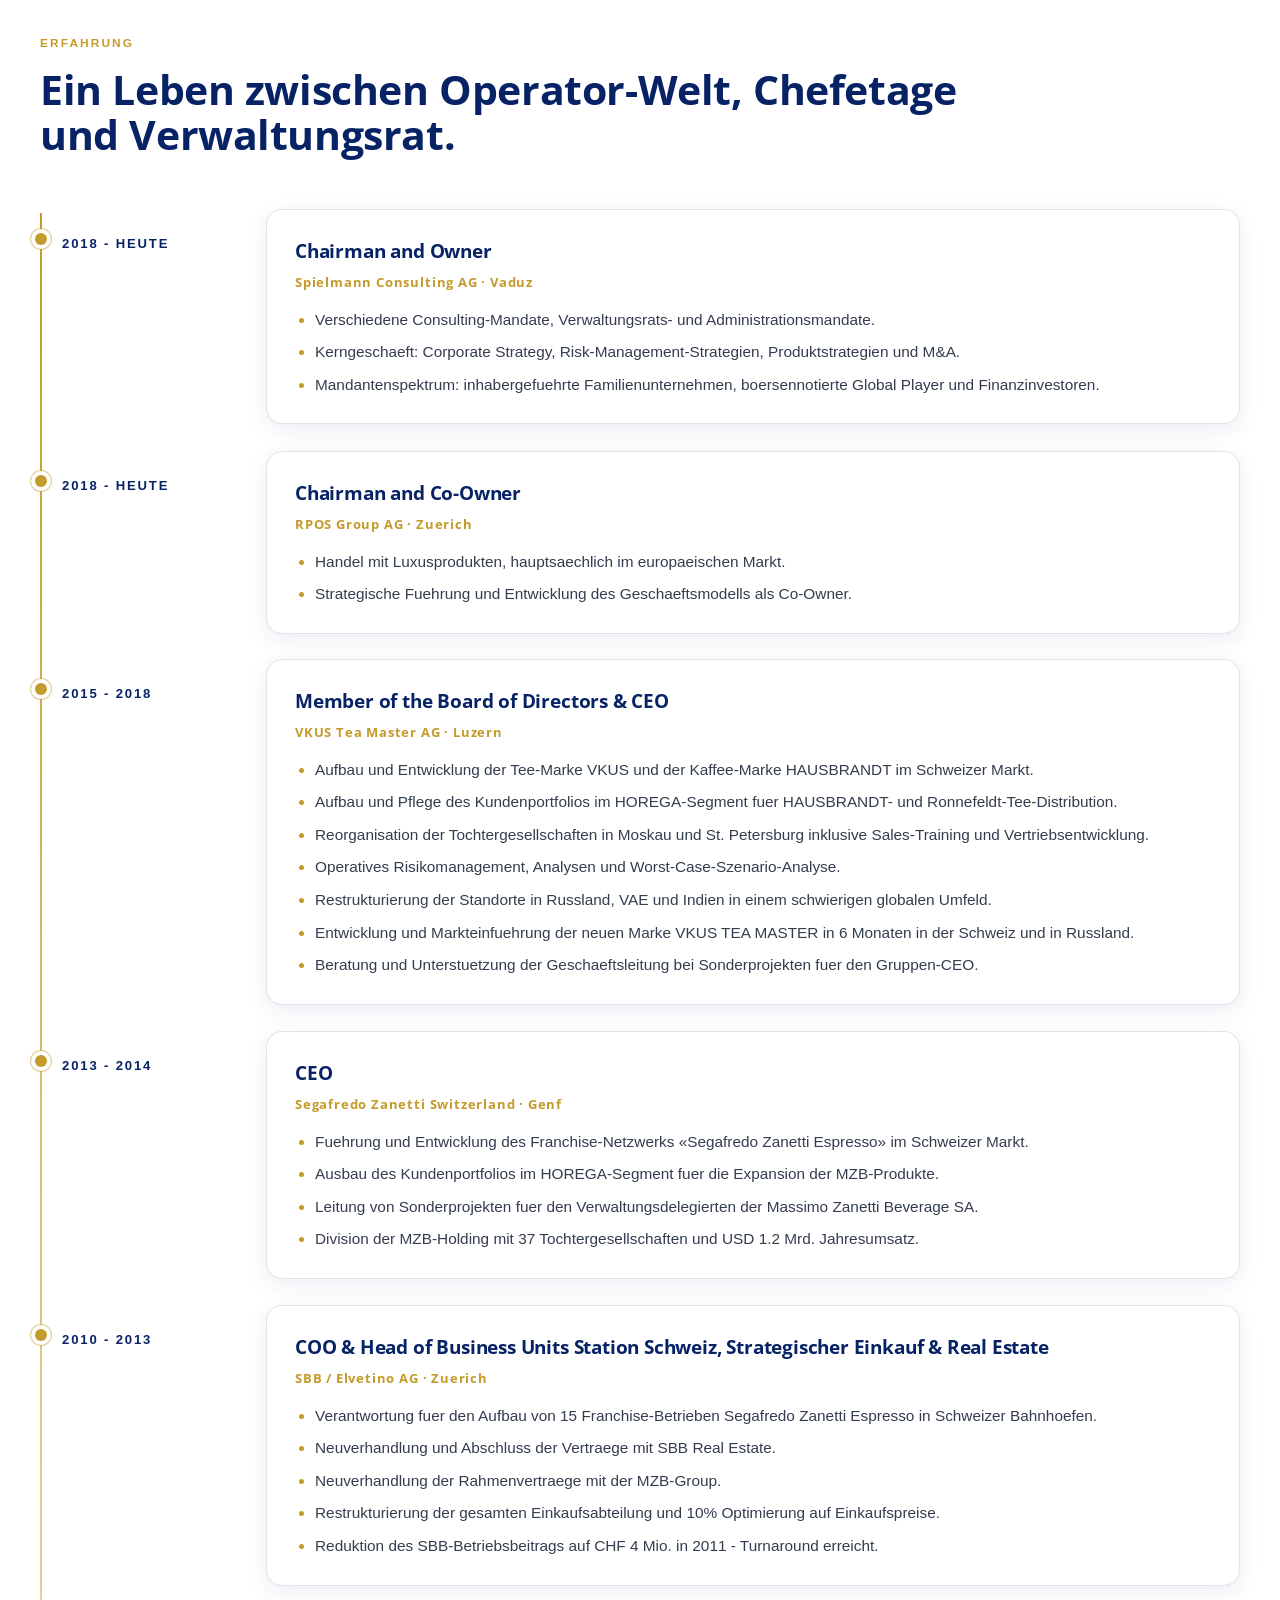
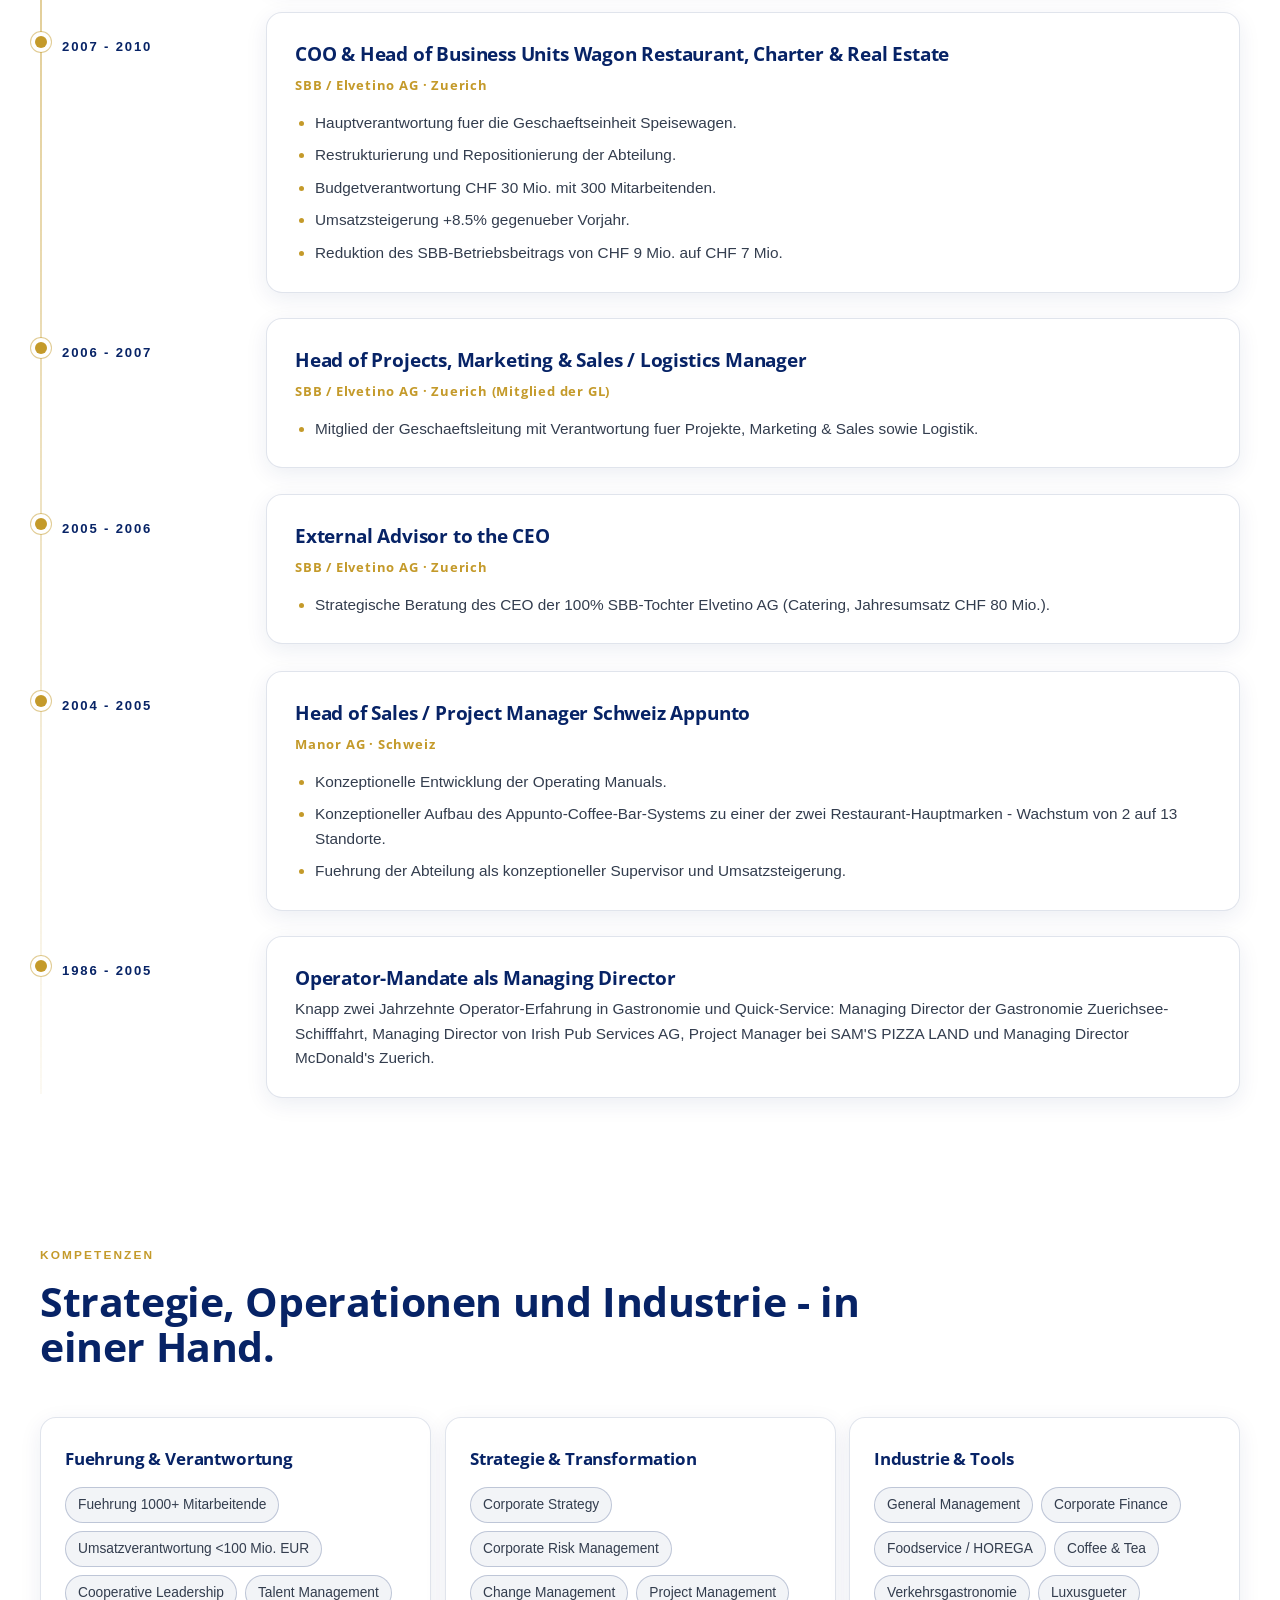
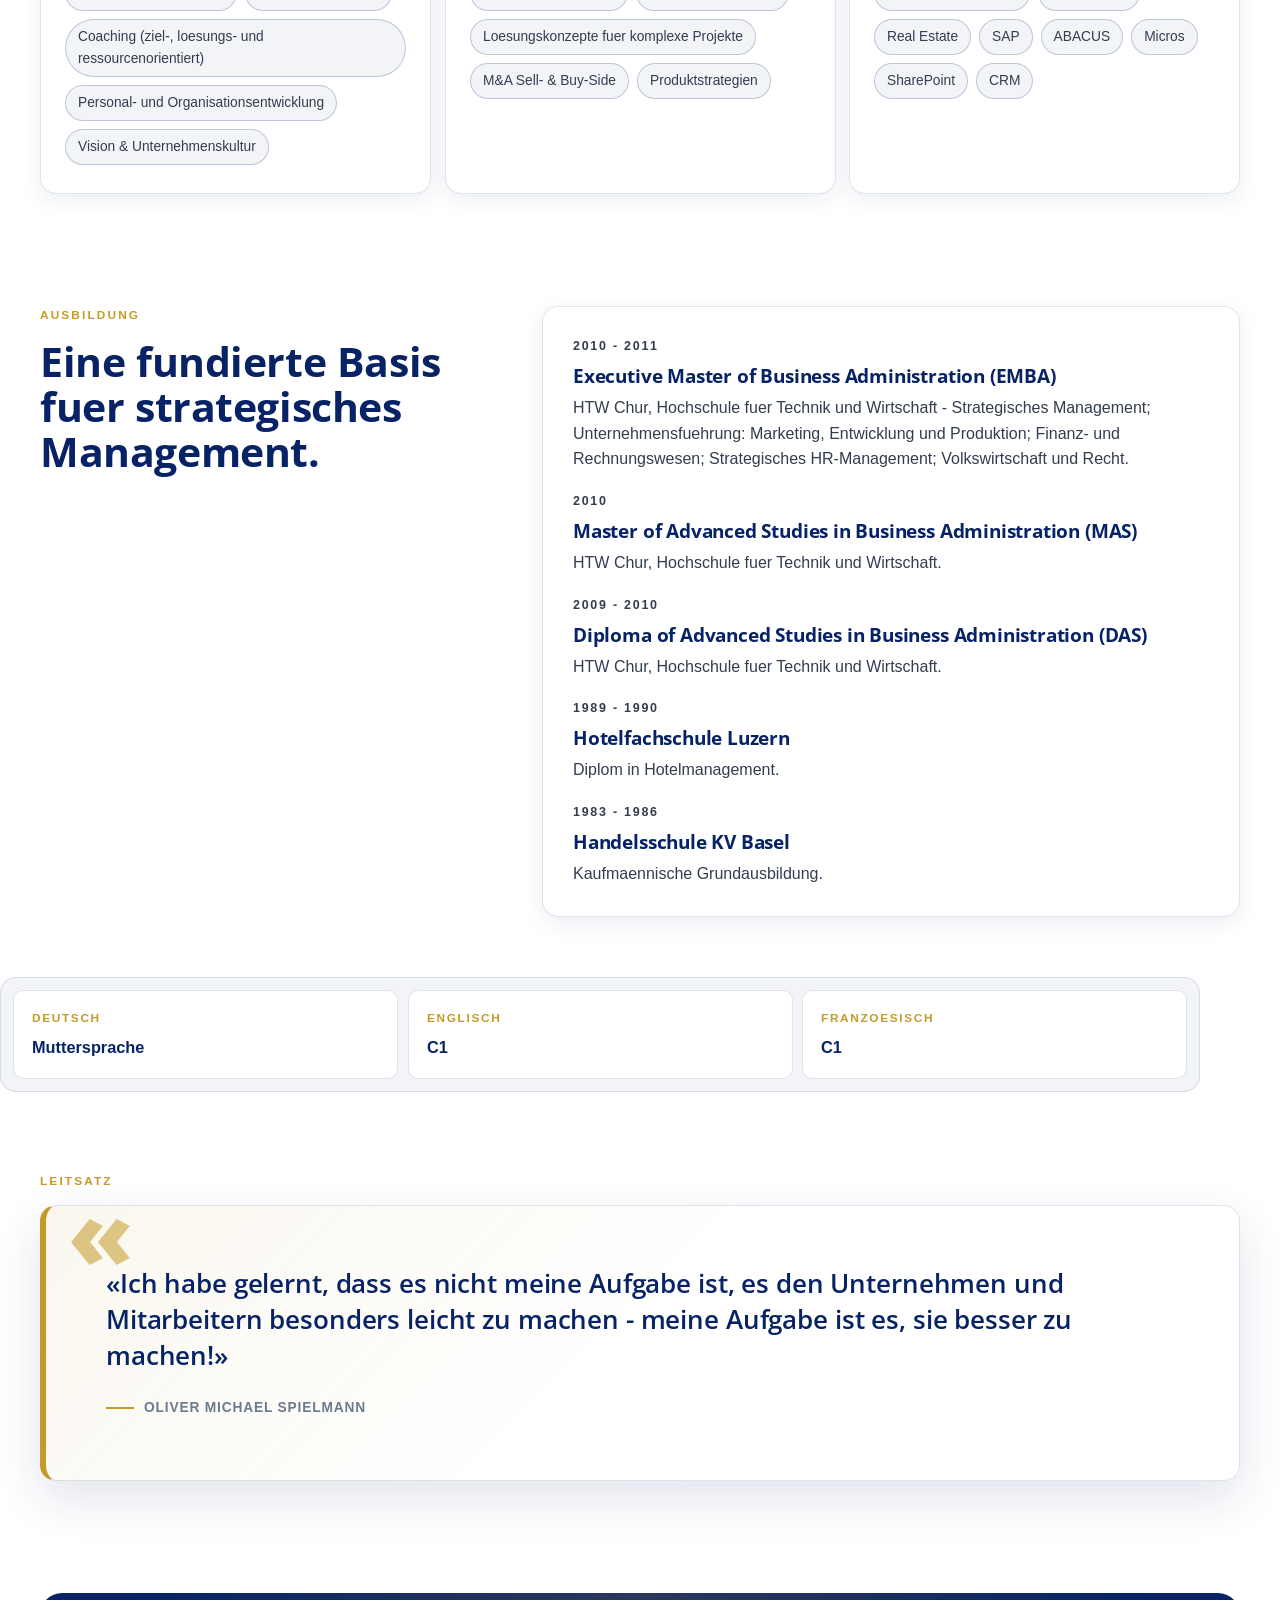
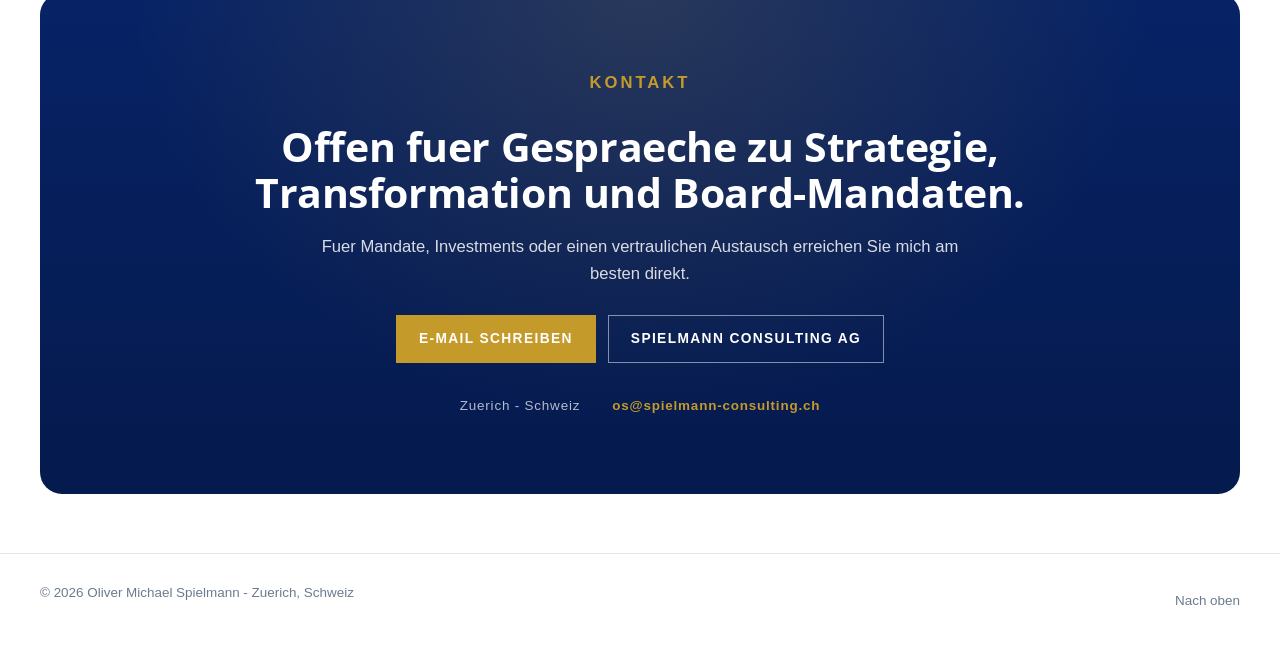
==== commit c098db34: "Single morphing wisp: white steam to black BCG logo, with overlap and lift The previous implementati" ====
--- a/index.html
+++ b/index.html
@@ -22,7 +22,7 @@
   <link rel="preconnect" href="https://fonts.googleapis.com">
   <link rel="preconnect" href="https://fonts.gstatic.com" crossorigin>
   <link href="https://fonts.googleapis.com/css2?family=Open+Sans:wght@400;600;700;800&display=swap" rel="stylesheet">
-  <link rel="stylesheet" href="styles.css?v=19">
+  <link rel="stylesheet" href="styles.css?v=21">
 </head>
 <body>
   <a class="skip-link" href="#main-content" data-de="Zum Hauptinhalt springen" data-en="Skip to main content">Zum Hauptinhalt springen</a>
@@ -103,7 +103,7 @@
           <div class="brew-build__counter"></div>
 
           <div class="brew-build__cup" data-cup>
-            <svg class="cup-svg" viewBox="0 0 400 360" xmlns="http://www.w3.org/2000/svg" preserveAspectRatio="xMidYMax meet" aria-hidden="true">
+            <svg class="cup-svg" viewBox="0 -100 400 460" xmlns="http://www.w3.org/2000/svg" preserveAspectRatio="xMidYMax meet" aria-hidden="true">
               <defs>
                 <!-- Cup interior clip: opening ellipse + tapered body, used to mask all liquid -->
                 <clipPath id="cupInsideClip" clipPathUnits="userSpaceOnUse">
@@ -398,56 +398,43 @@
                 </g>
               </g>
 
-              <!-- 5. BCG steam-to-logo morph - one of the most important moments of
-                   the choreography. Two wisp shapes (taken VERBATIM from the official
-                   BCG icon SVG, viewBox 0 0 178.33 256.59) live directly above the
-                   foam dome. The same shape serves two roles:
-
-                     a) STEAM (visible from chapter 2 onward, --p-shot):
-                        soft white wisps, blurred, low opacity, animating a gentle
-                        sway. This reads as ordinary coffee steam.
-
-                     b) LOGO MARK (visible from chapter 6 onward, --p-bag):
-                        the same wisps but solid black, sharp, no animation. The
-                        wordmark "BCG" + tagline fades in to the right.
-
-                   Both layers live in the same place so the eye reads the
-                   transition as the steam crystalising into the brand. The whole
-                   block is centred above the cup at x=200, with the wisps starting
-                   roughly at the foam apex (y~78). -->
-
-              <!-- Steam state: soft white wisps, animated, faded by --p-shot,
-                   hidden as soon as --p-bag (chapter 6) takes over. Outer group
-                   handles base position + scale, inner group runs the sway anim. -->
-              <g class="brew-steam" aria-hidden="true">
-                <g transform="translate(170 -2) scale(0.32)" class="brew-steam__wisp">
+              <!-- 5. BCG steam-to-logo morph - chapter 6 visual centrepiece.
+                   ONE shared wisp element morphs through three readings:
+
+                     - chapter 2-4: white, blurred, breathing - reads as steam
+                     - chapter 5-6: darkens, sharpens, slides slightly LEFT
+                     - chapter 6: settles in its final position; wordmark
+                                  "BCG" + tagline fades in to the right
+
+                   Because the same SVG node is used in all three states, the
+                   shape literally crystalises in place - no cross-fade between
+                   two separate elements, no x-offset jump.
+
+                   The driving variables:
+                     --p-shot   makes the shape appear (steam state)
+                     --p-bag    drives darkening, sharpening, leftward slide
+                                AND wordmark reveal (logo state) -->
+
+              <!-- Shared steam-to-logo wisps. Position+scale come from CSS so
+                   the same node interpolates between steam centre and logo
+                   left of wordmark. -->
+              <g class="brew-mark" aria-hidden="true">
+                <g class="brew-mark__wisp">
                   <path d="M161.62,102.44c.34-1.64-1.32-2.98-2.84-2.28-12.33,5.62-20.47,12.64-25.17,17.37-5.29,5.31-10.32,10.49-13.34,19.19-.91,2.64-3.92,12.17-1.28,23.55,1.08,4.65,2.2,5.74,5.8,13.92,1,2.26,5.79,13.29,8.93,24.36,1.07,3.78,4.15,15.33,4.76,30.75.26,6.58.11,14.9-1.23,24.43-.23,1.67,1.54,2.9,3.01,2.08,6.57-3.66,11.51-7.51,14.94-10.5,4.75-4.15,12.14-10.73,17.64-21.7,2.52-5.03,5.08-10.14,5.45-17.4.44-8.67-2.46-15.85-4.41-20.65-1.46-3.61-1.58-2.98-5.22-10.44-4.14-8.49-6.6-13.53-8.35-19.72-1.91-6.73-2.18-11.96-2.44-17.06-.61-11.92,1.1-21.49,2.67-30.28.37-2.09.75-3.98,1.09-5.61Z"/>
                   <path d="M71.81,4.06c.56-2.69-2.17-4.89-4.67-3.75-20.27,9.24-33.64,20.78-41.37,28.55-8.69,8.73-16.97,17.24-21.92,31.54-1.5,4.34-6.44,20.01-2.1,38.72,1.77,7.64,3.62,9.43,9.54,22.89,1.64,3.72,9.52,21.84,14.69,40.05,1.76,6.21,6.82,25.2,7.82,50.54.43,10.82.18,24.49-2.03,40.16-.39,2.74,2.53,4.77,4.94,3.42,10.79-6.02,18.92-12.34,24.55-17.26,7.8-6.82,19.96-17.65,28.99-35.66,4.14-8.27,8.35-16.67,8.96-28.61.73-14.24-4.05-26.05-7.25-33.95-2.4-5.94-2.6-4.89-8.58-17.16-6.81-13.95-10.85-22.24-13.73-32.42-3.13-11.06-3.58-19.66-4-28.04-1-19.6,1.8-35.32,4.39-49.78.61-3.43,1.23-6.54,1.79-9.23Z"/>
                 </g>
-              </g>
-
-              <!-- Logo mark state: same wisps, sharp solid black, AND wordmark.
-                   Fades in only at chapter 6 via --p-bag. -->
-              <g class="brew-layer brew-layer--bag brew-logo">
-                <!-- The wisps as logo mark - solid black, no blur, no animation.
-                     Same scale as steam state so the visual hand-off is seamless;
-                     shifted slightly left to make room for the BCG wordmark. -->
-                <g class="brew-logo__icon" transform="translate(128 -2) scale(0.32)">
-                  <path d="M161.62,102.44c.34-1.64-1.32-2.98-2.84-2.28-12.33,5.62-20.47,12.64-25.17,17.37-5.29,5.31-10.32,10.49-13.34,19.19-.91,2.64-3.92,12.17-1.28,23.55,1.08,4.65,2.2,5.74,5.8,13.92,1,2.26,5.79,13.29,8.93,24.36,1.07,3.78,4.15,15.33,4.76,30.75.26,6.58.11,14.9-1.23,24.43-.23,1.67,1.54,2.9,3.01,2.08,6.57-3.66,11.51-7.51,14.94-10.5,4.75-4.15,12.14-10.73,17.64-21.7,2.52-5.03,5.08-10.14,5.45-17.4.44-8.67-2.46-15.85-4.41-20.65-1.46-3.61-1.58-2.98-5.22-10.44-4.14-8.49-6.6-13.53-8.35-19.72-1.91-6.73-2.18-11.96-2.44-17.06-.61-11.92,1.1-21.49,2.67-30.28.37-2.09.75-3.98,1.09-5.61Z"/>
-                  <path d="M71.81,4.06c.56-2.69-2.17-4.89-4.67-3.75-20.27,9.24-33.64,20.78-41.37,28.55-8.69,8.73-16.97,17.24-21.92,31.54-1.5,4.34-6.44,20.01-2.1,38.72,1.77,7.64,3.62,9.43,9.54,22.89,1.64,3.72,9.52,21.84,14.69,40.05,1.76,6.21,6.82,25.2,7.82,50.54.43,10.82.18,24.49-2.03,40.16-.39,2.74,2.53,4.77,4.94,3.42,10.79-6.02,18.92-12.34,24.55-17.26,7.8-6.82,19.96-17.65,28.99-35.66,4.14-8.27,8.35-16.67,8.96-28.61.73-14.24-4.05-26.05-7.25-33.95-2.4-5.94-2.6-4.89-8.58-17.16-6.81-13.95-10.85-22.24-13.73-32.42-3.13-11.06-3.58-19.66-4-28.04-1-19.6,1.8-35.32,4.39-49.78.61-3.43,1.23-6.54,1.79-9.23Z"/>
-                </g>
-
-                <!-- BCG wordmark - monochrome black to match the rest of the site.
-                     Vertically centred to the icon (~y=55 baseline puts the cap
-                     height in line with the icon's middle). -->
-                <g class="brew-logo__wordmark" transform="translate(196 56)">
+
+                <!-- Wordmark - monochrome black BCG + Black Coffee Group Ltd.
+                     Fades in only at chapter 6 (driven by --p-bag) and
+                     translates slightly upward as it appears. -->
+                <g class="brew-mark__wordmark">
                   <text x="0" y="0"
                         font-family="Open Sans, Helvetica, sans-serif"
-                        font-size="50" font-weight="800"
+                        font-size="52" font-weight="800"
                         fill="#0a0a0a" letter-spacing="1">BCG</text>
                   <text x="2" y="14"
                         font-family="Open Sans, Helvetica, sans-serif"
-                        font-size="7" font-weight="600"
+                        font-size="7" font-weight="700"
                         fill="#0a0a0a" letter-spacing="1.4">BLACK COFFEE GROUP LTD.</text>
                 </g>
               </g>
--- a/styles.css
+++ b/styles.css
@@ -727,70 +727,68 @@
 
 /* Steam wisps above the cup */
 /* Steam-to-BCG-logo morph - the visual centrepiece of chapter 6.
-   The two wisps are SVG paths copied verbatim from the official BCG icon,
-   placed inside the cup-svg above the foam dome. The same wisp shape plays
-   two roles in the timeline:
-
-     1) Steam (visible from chapter 2): the "brew-steam" group, white,
-        blurred, gently swaying, growing more solid as the cup brews.
-     2) Logo mark (visible from chapter 6): the "brew-logo" group, solid
-        black, sharp, with the BCG wordmark fading in to the right.
-
-   The hand-off happens around chapter 6: the steam fades out as the logo
-   fades in. Because both occupy the same x-region, the eye reads the
-   shape "crystalising" from steam into the brand. */
-
-.brew-steam {
-  /* Visible from chapter 2 onward, peaks before chapter 6, then dissolves
-     as the logo state takes over. Computed from --p-shot (steam-on) and
-     --p-bag (logo-on) so the two states cross-fade. */
-  opacity: calc(var(--p-shot, 0) * 0.85 * (1 - var(--p-bag, 0)));
+
+   ONE shared wisp element morphs through three readings:
+     - white blurred steam (chapter 2-4)
+     - darkening + sliding LEFT (chapter 5)
+     - solid black logo + wordmark fades in next to it (chapter 6)
+
+   Driving variables:
+     --p-shot   makes the wisps appear at all (chapter 2 onward)
+     --p-bag    darkens, sharpens, slides left, AND fades in the wordmark
+
+   Because the SAME path nodes are reused, the morph is literally a
+   transformation of one shape - no jumping between two stacked elements.
+   Nice side effect: the breathing animation on the wisp simply slows
+   down and stops as --p-bag grows, so the steam "settles" into a logo. */
+
+.brew-mark {
+  opacity: var(--p-shot, 0);
   transition: opacity 360ms ease;
   pointer-events: none;
 }
 
-.brew-steam__wisp {
-  /* Base fill is a soft warm-grey so the wisps read against the cream
-     background (pure white would disappear). It darkens slightly through
-     the breathe animation, foreshadowing the chapter-6 morph to black. */
-  fill: rgba(80, 70, 80, 0.55);
-  filter: blur(2.8px) drop-shadow(0 0 6px rgba(255, 255, 255, 0.6));
-  animation: brew-steam-breathe 4.8s ease-in-out infinite alternate;
-}
-
-@keyframes brew-steam-breathe {
-  0% {
-    opacity: 0.45;
-    filter: blur(3.6px) drop-shadow(0 0 4px rgba(255, 255, 255, 0.35));
-  }
-  50% {
-    opacity: 1;
-    filter: blur(2.2px) drop-shadow(0 0 10px rgba(255, 255, 255, 0.7));
-  }
-  100% {
-    opacity: 0.65;
-    filter: blur(3px) drop-shadow(0 0 6px rgba(255, 255, 255, 0.5));
-  }
-}
-
-/* Logo state - same BCG wisps but solid black + wordmark. Drives the
-   chapter-6 "from steam to brand" reveal. */
-.brew-logo {
-  /* opacity already comes from the .brew-layer--bag rule */
-  pointer-events: none;
-}
-
-.brew-logo__icon {
-  fill: #0a0a0a;
-}
-
-.brew-logo__wordmark {
-  /* The wordmark slides in from the left so it visually emerges from the
-     wisps (which sit just to its left). The base transform is set on the
-     SVG element via the translate attribute; the CSS transform is added
-     via rotate-translate(none) trick so it composes in a single transform. */
+.brew-mark__wisp {
+  /* Fill blends from warm-grey steam to near-black logo as --p-bag grows. */
+  fill: color-mix(in srgb,
+    rgb(80, 70, 80) calc((1 - var(--p-bag, 0)) * 100%),
+    #0a0a0a);
+  /* Position interpolated by --p-bag (viewBox is 0 -100 400 460, so
+     negative y values are valid above the cup):
+       p-bag=0: translate(170 -90)  - centred above the cup (steam)
+       p-bag=1: translate(106 -90)  - left of wordmark, same height (logo)
+     The y stays the same in both states, the wisps just slide left to
+     make room for the wordmark on their right. The wordmark fades in. */
+  transform:
+    translate(
+      calc((170 - 64 * var(--p-bag, 0)) * 1px),
+      -90px
+    )
+    scale(0.36);
+  /* Blur fades out as --p-bag approaches 1 - the wisp sharpens from soft
+     steam into a crisp logo mark. */
+  filter:
+    blur(calc((1 - var(--p-bag, 0)) * 2.6px))
+    drop-shadow(0 0 calc((1 - var(--p-bag, 0)) * 8px) rgba(255, 255, 255, 0.55));
+  animation: brew-mark-breathe 4.8s ease-in-out infinite alternate;
+  transition: fill 540ms ease, transform 600ms cubic-bezier(0.22, 1, 0.36, 1);
+}
+
+@keyframes brew-mark-breathe {
+  0%   { opacity: calc(0.55 + var(--p-bag, 0) * 0.45); }
+  50%  { opacity: 1; }
+  100% { opacity: calc(0.7 + var(--p-bag, 0) * 0.30); }
+}
+
+.brew-mark__wordmark {
+  /* Fades in at chapter 6 via --p-bag, sits to the right of the wisps
+     at their final logo position. The base y matches the centre of the
+     wisp icon (wisps span y=-90 to y=2.4, centre ~ y=-44) so the
+     wordmark cap-height aligns with the icon. */
   opacity: var(--p-bag, 0);
-  transition: opacity 480ms ease;
+  transform:
+    translate(168px, calc((-30 - 6 * var(--p-bag, 0)) * 1px));
+  transition: opacity 540ms ease, transform 540ms ease;
 }
 
 /* The cup ─────────────────────────────────────────────────────────────── */
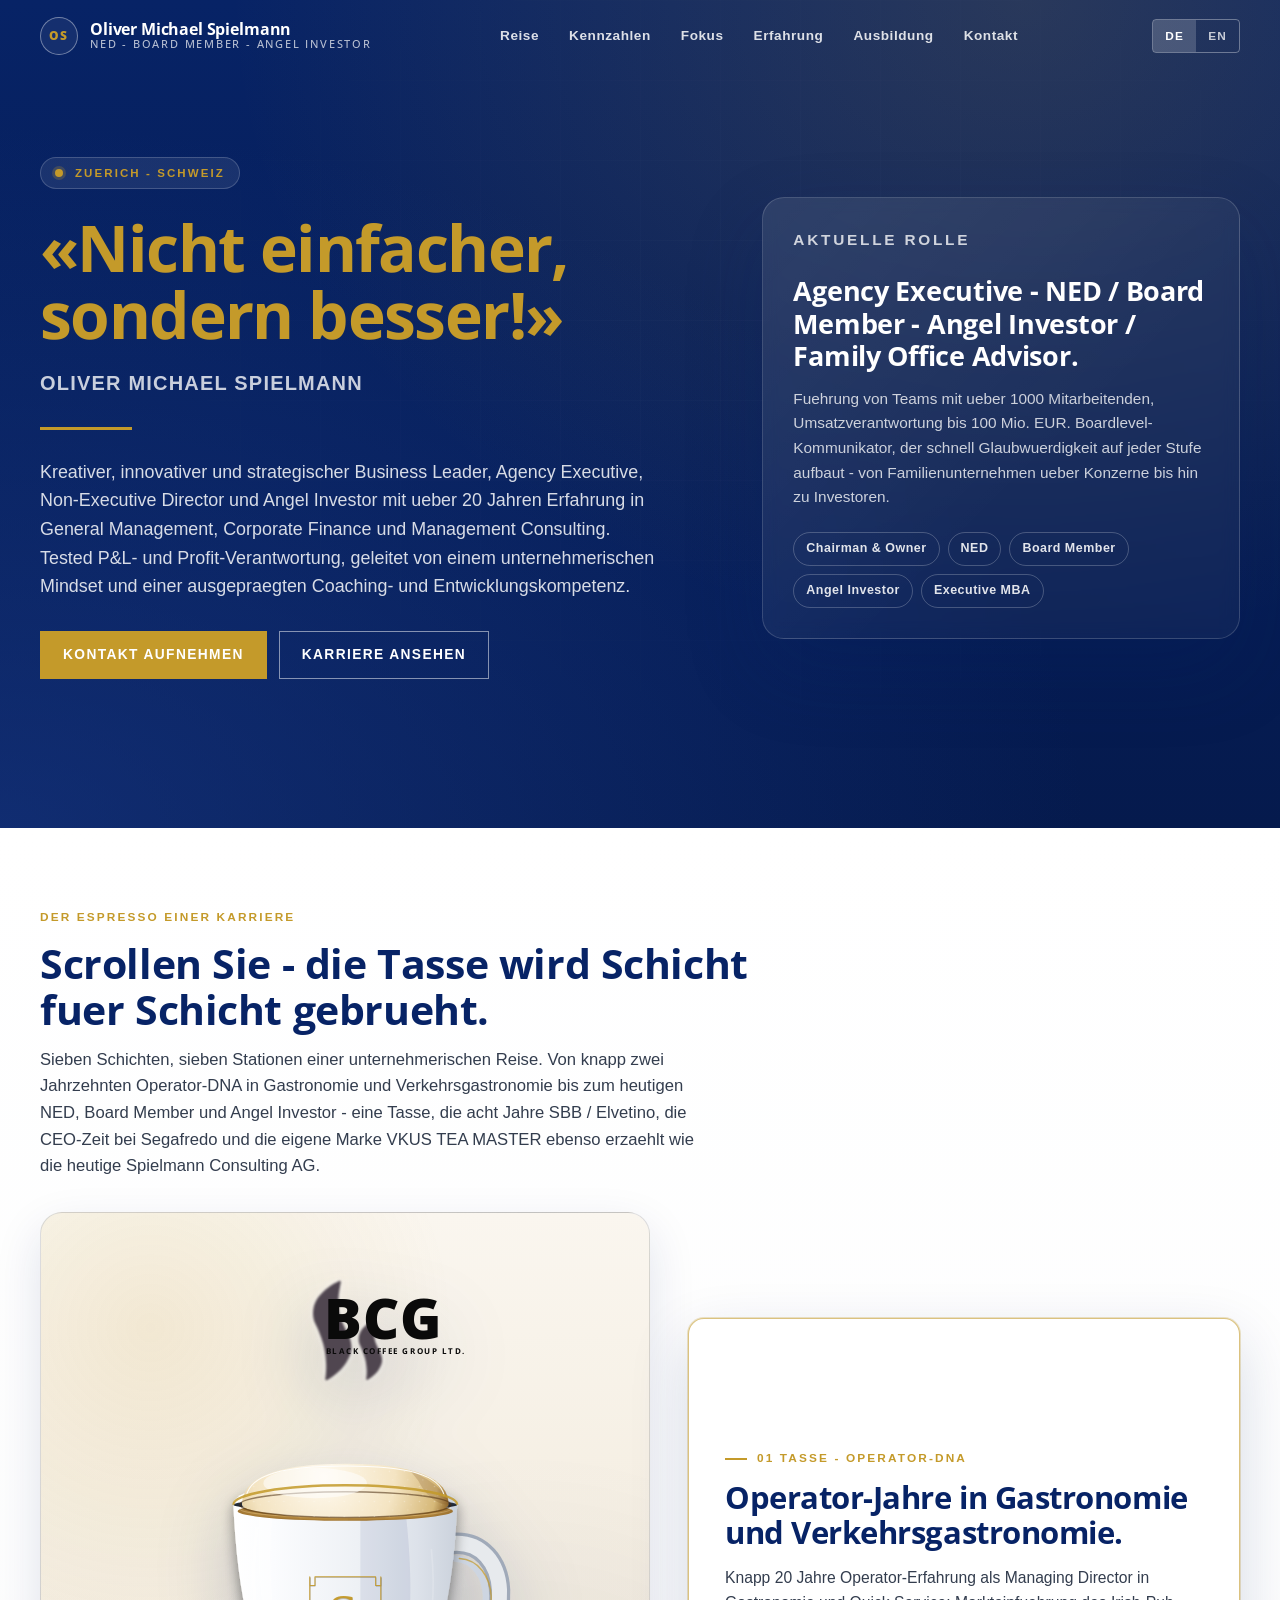
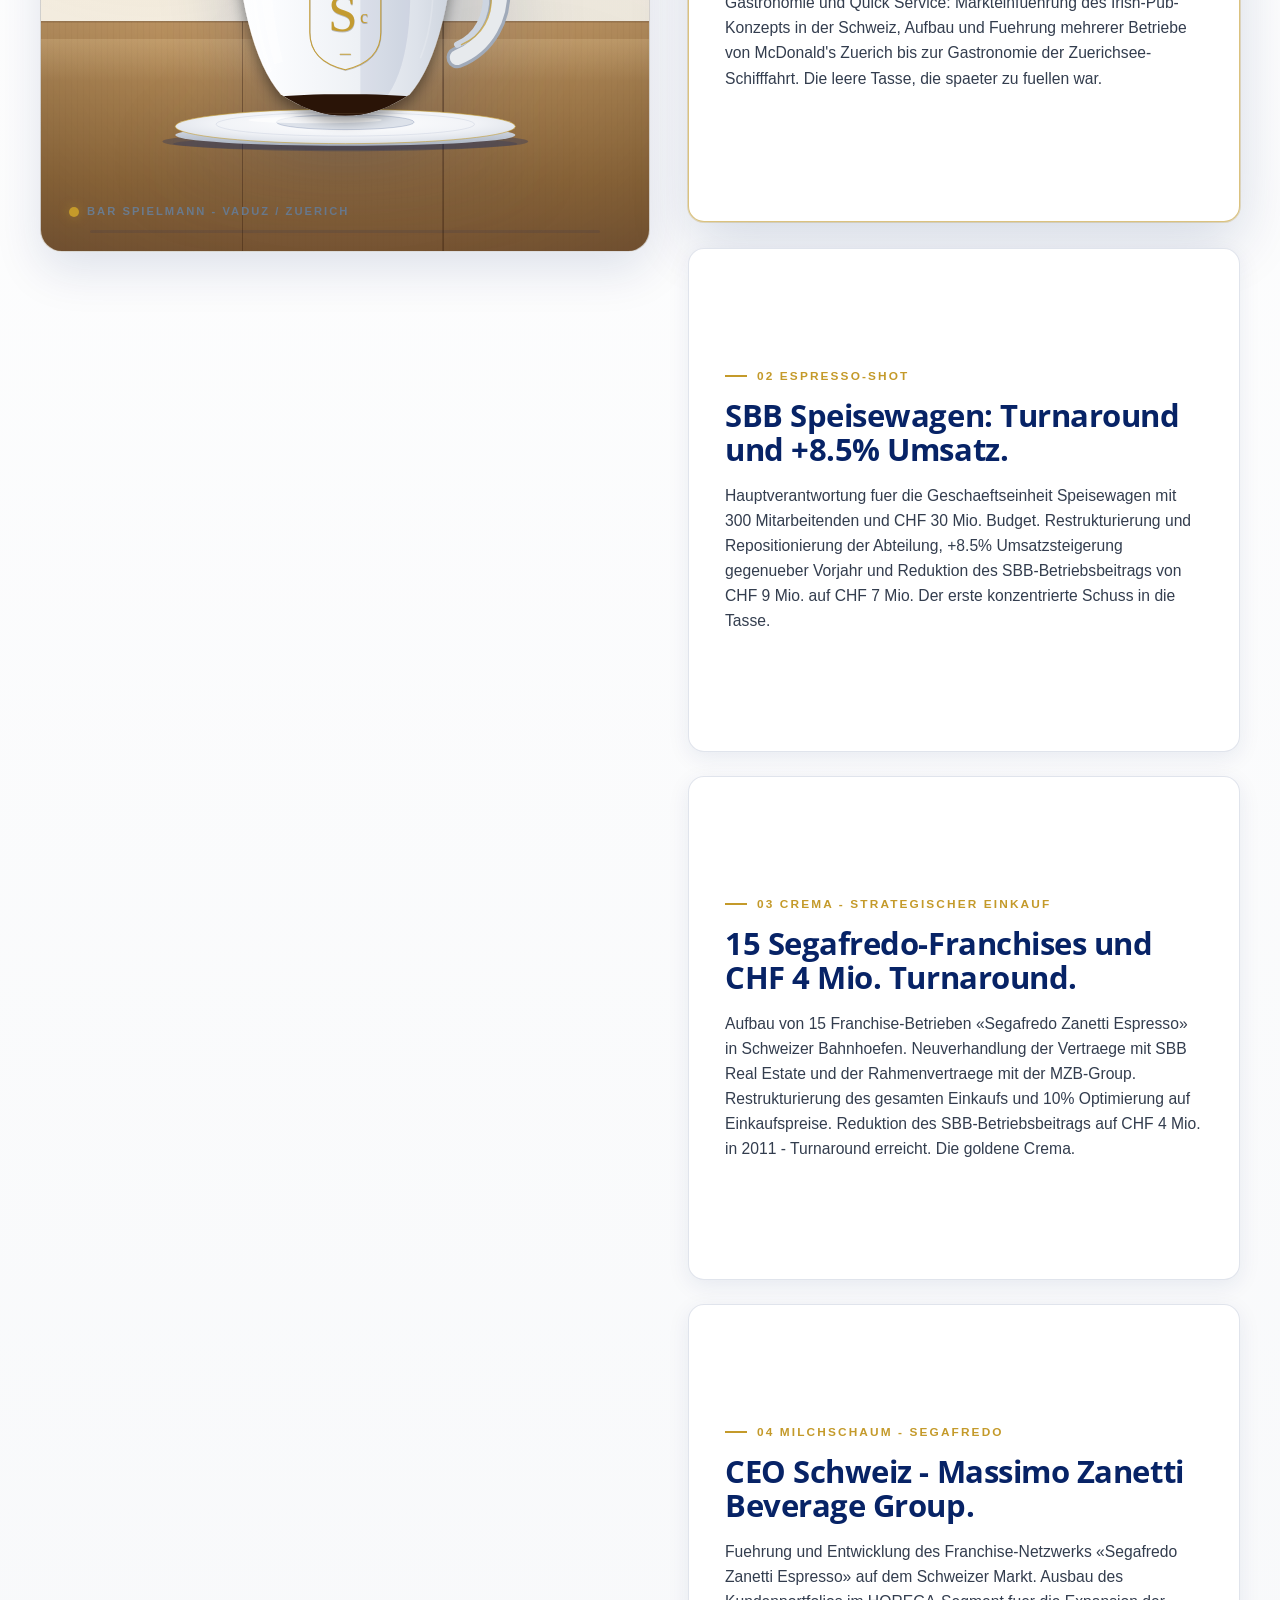
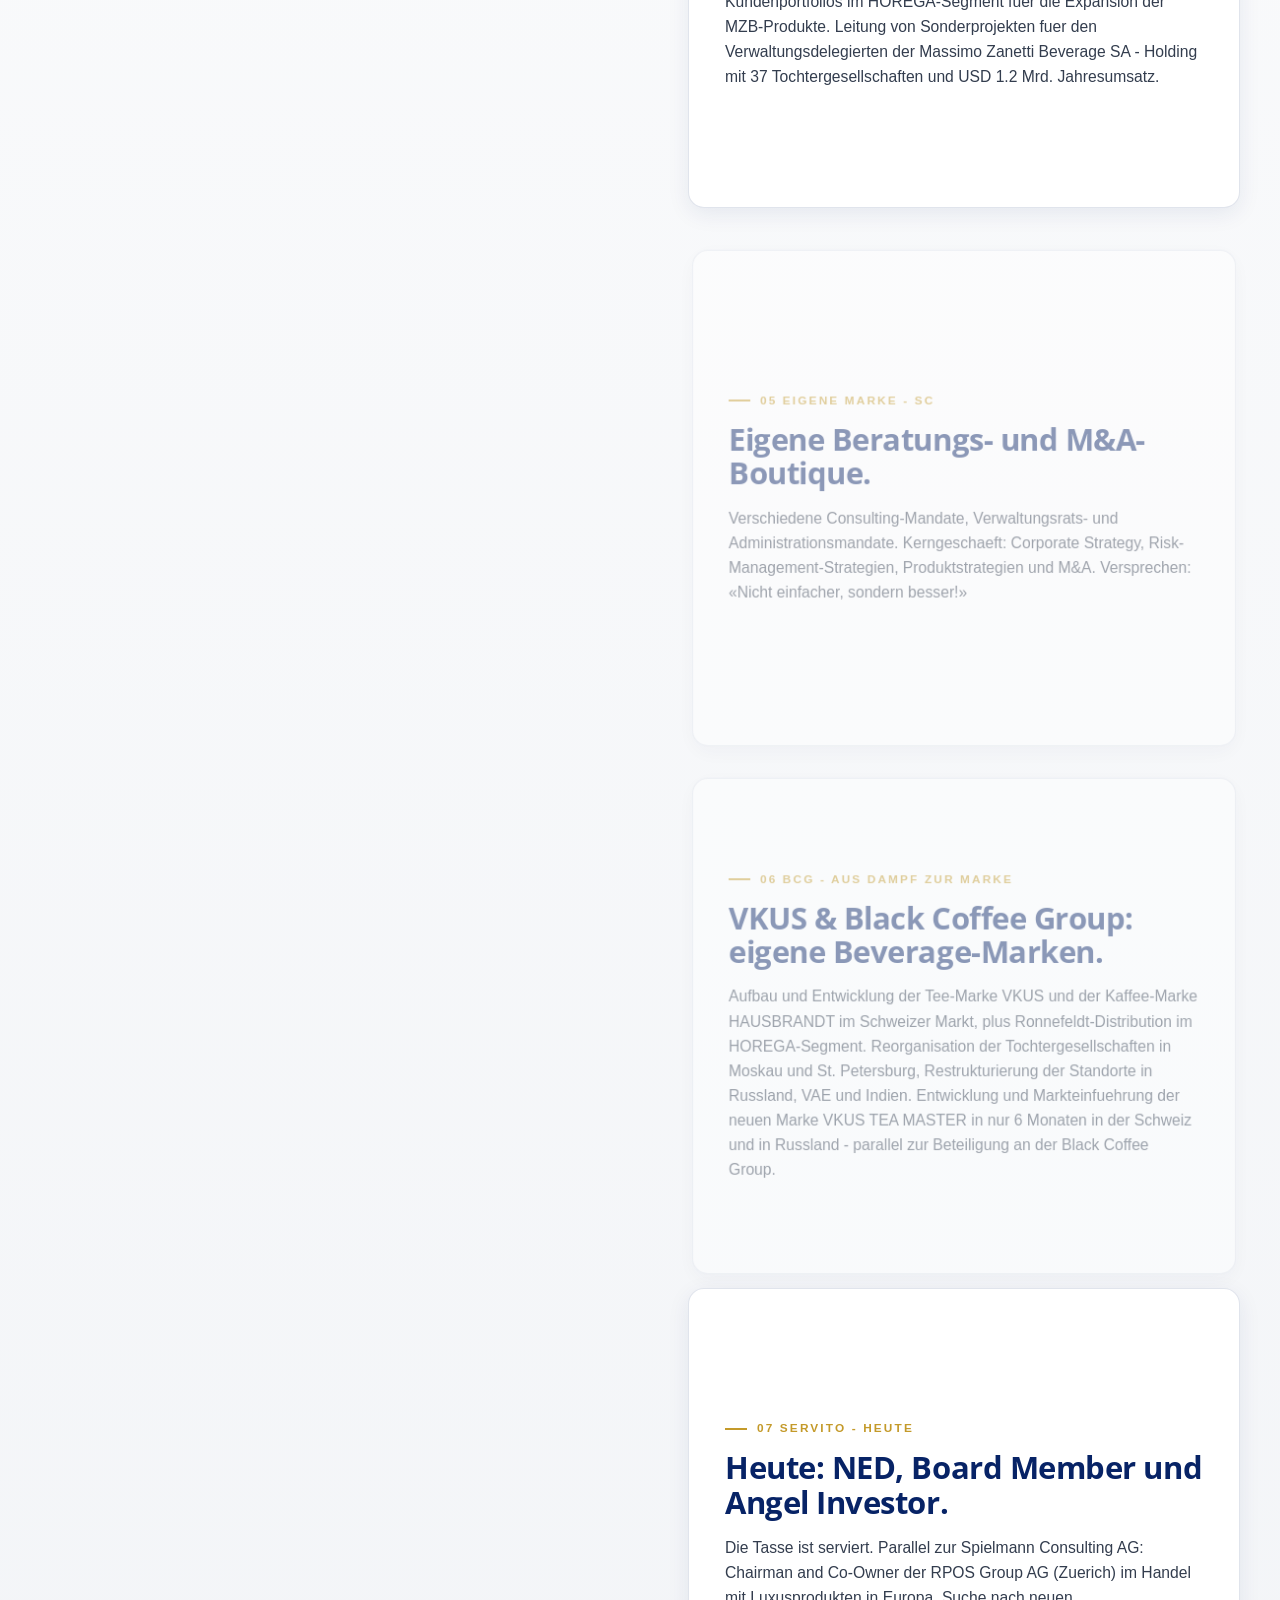
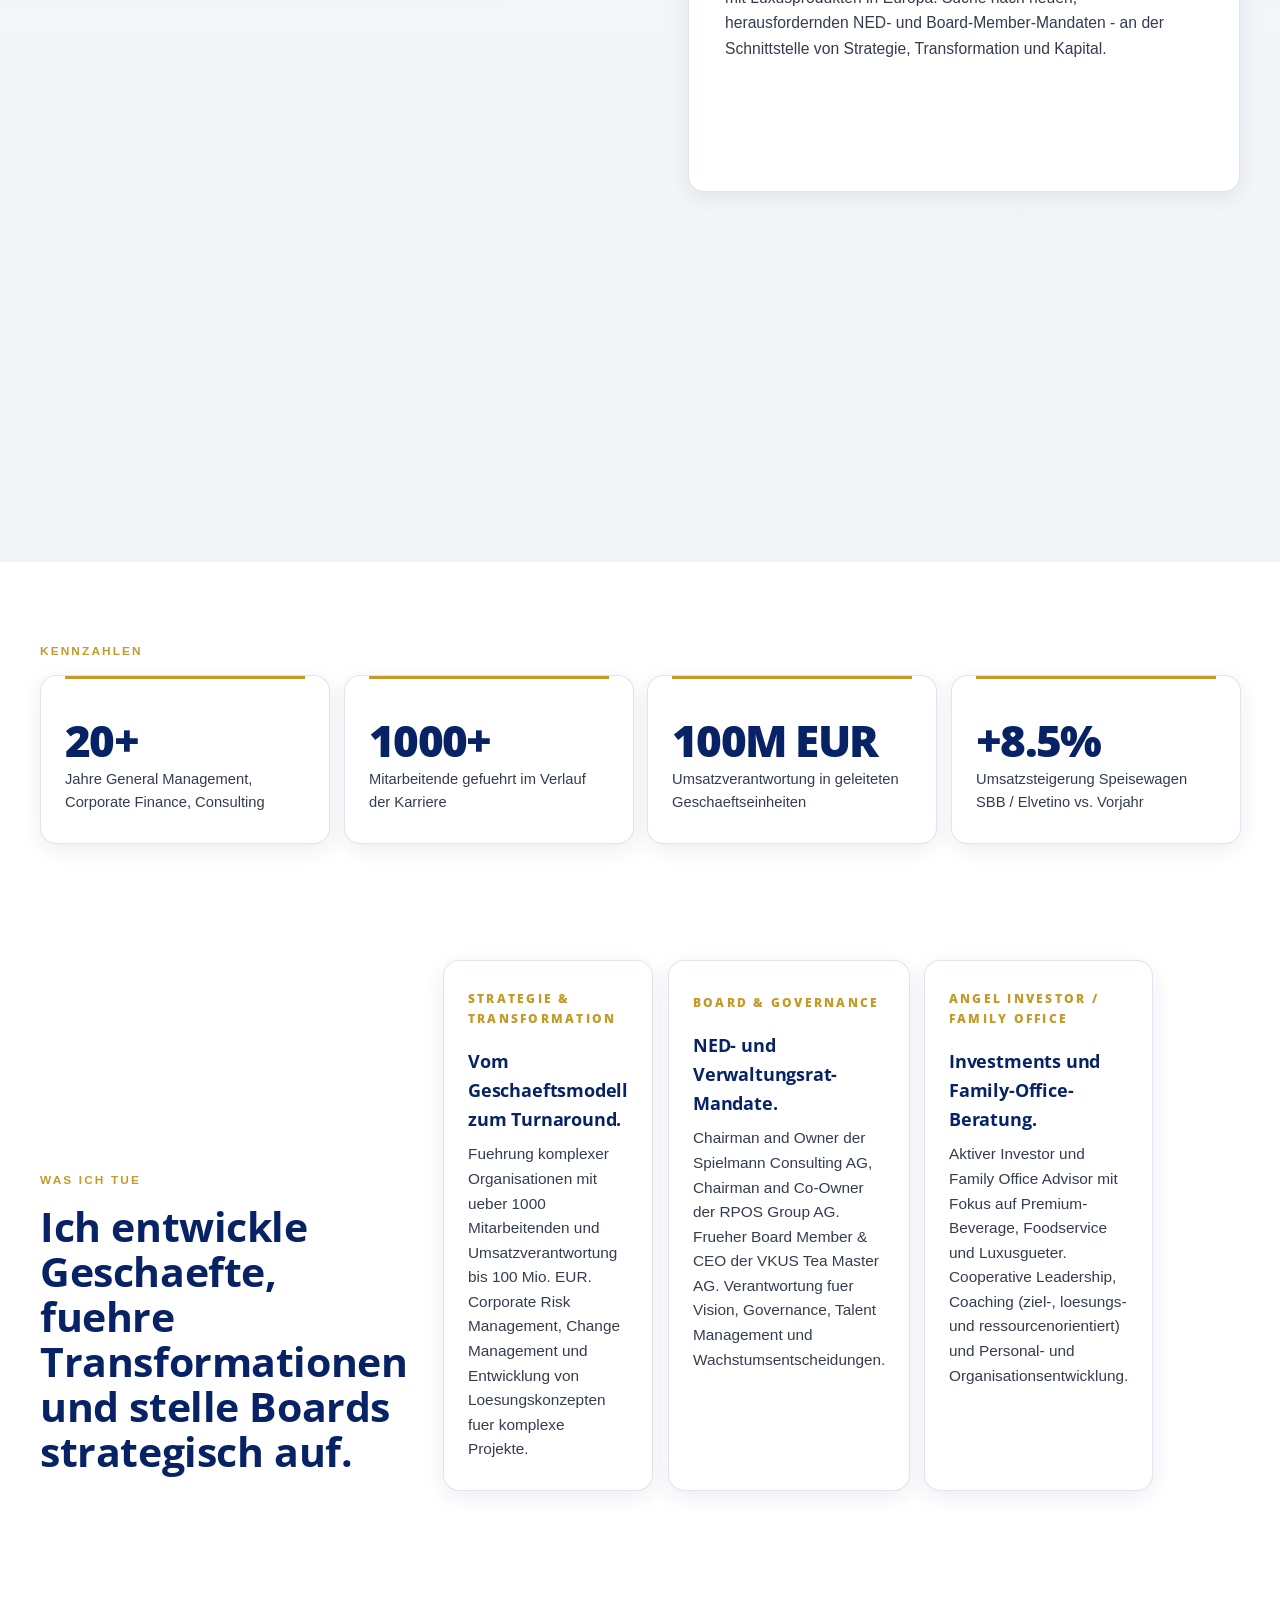
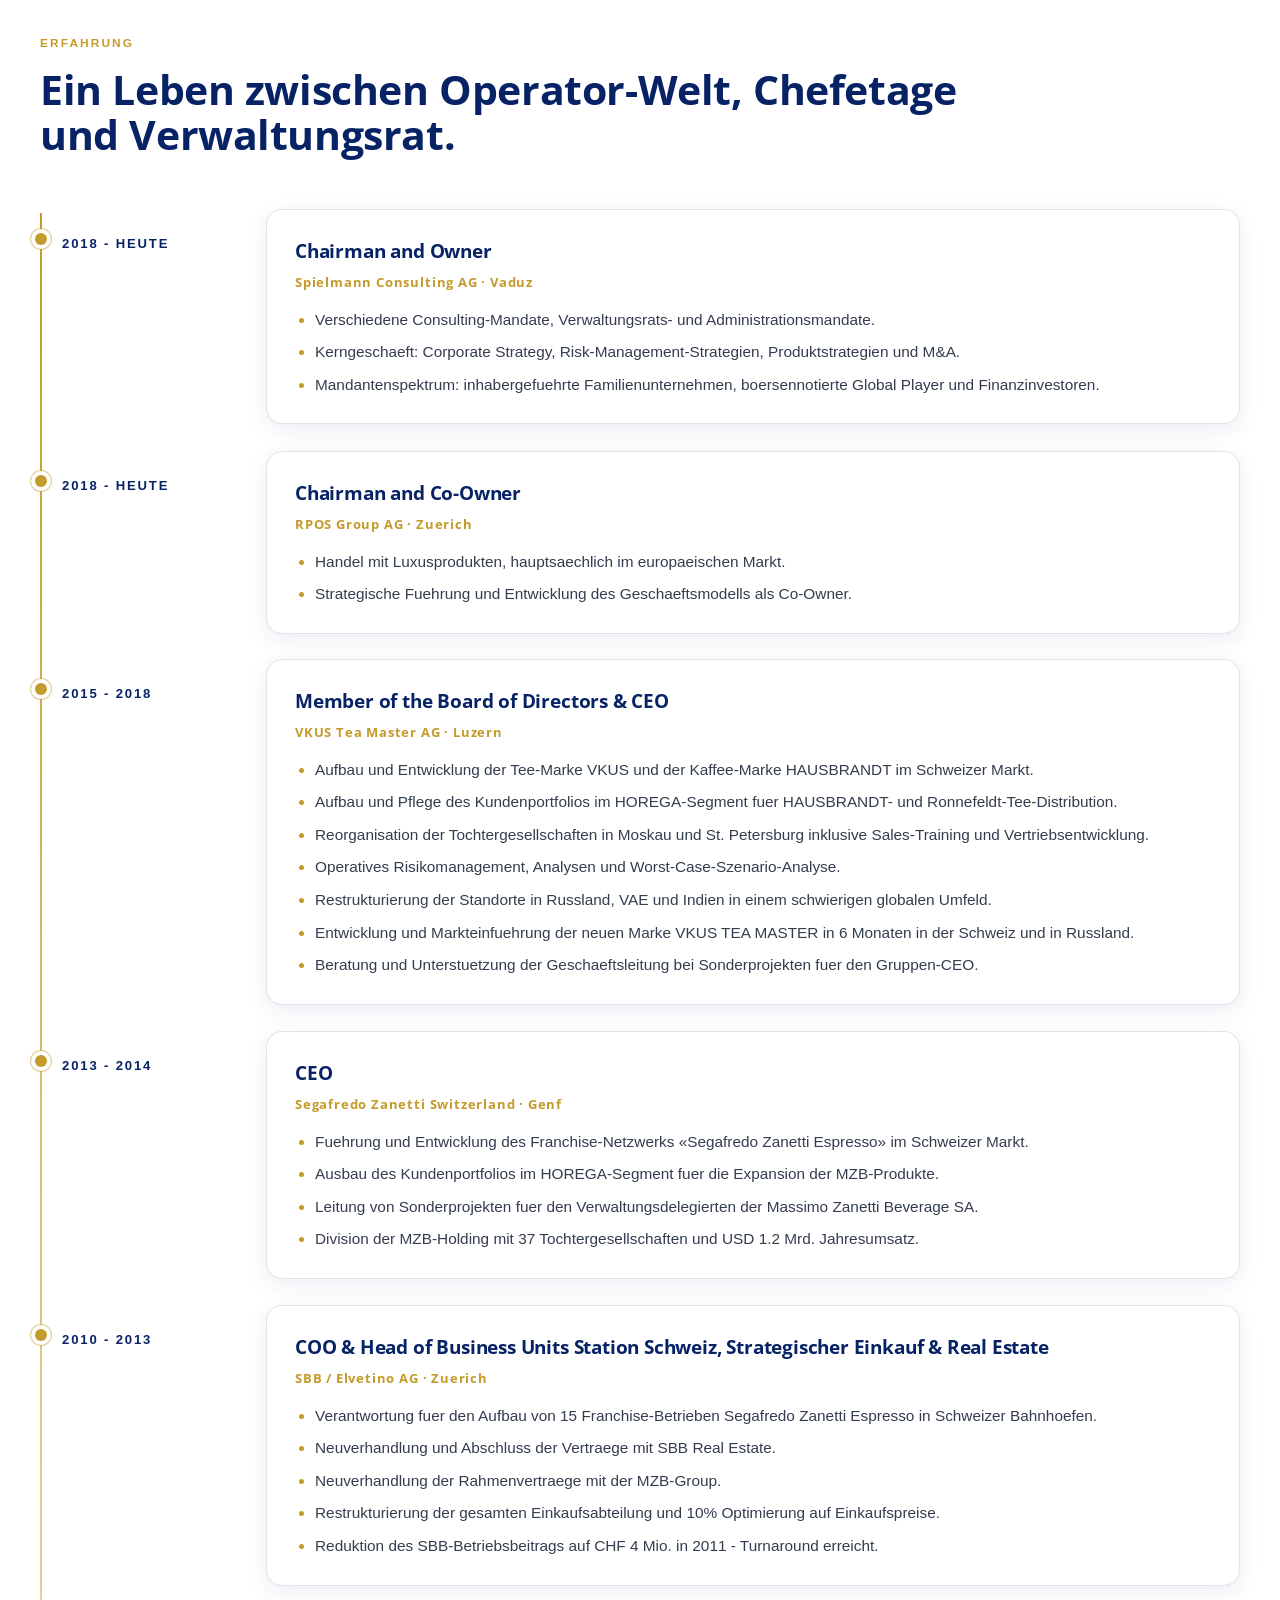
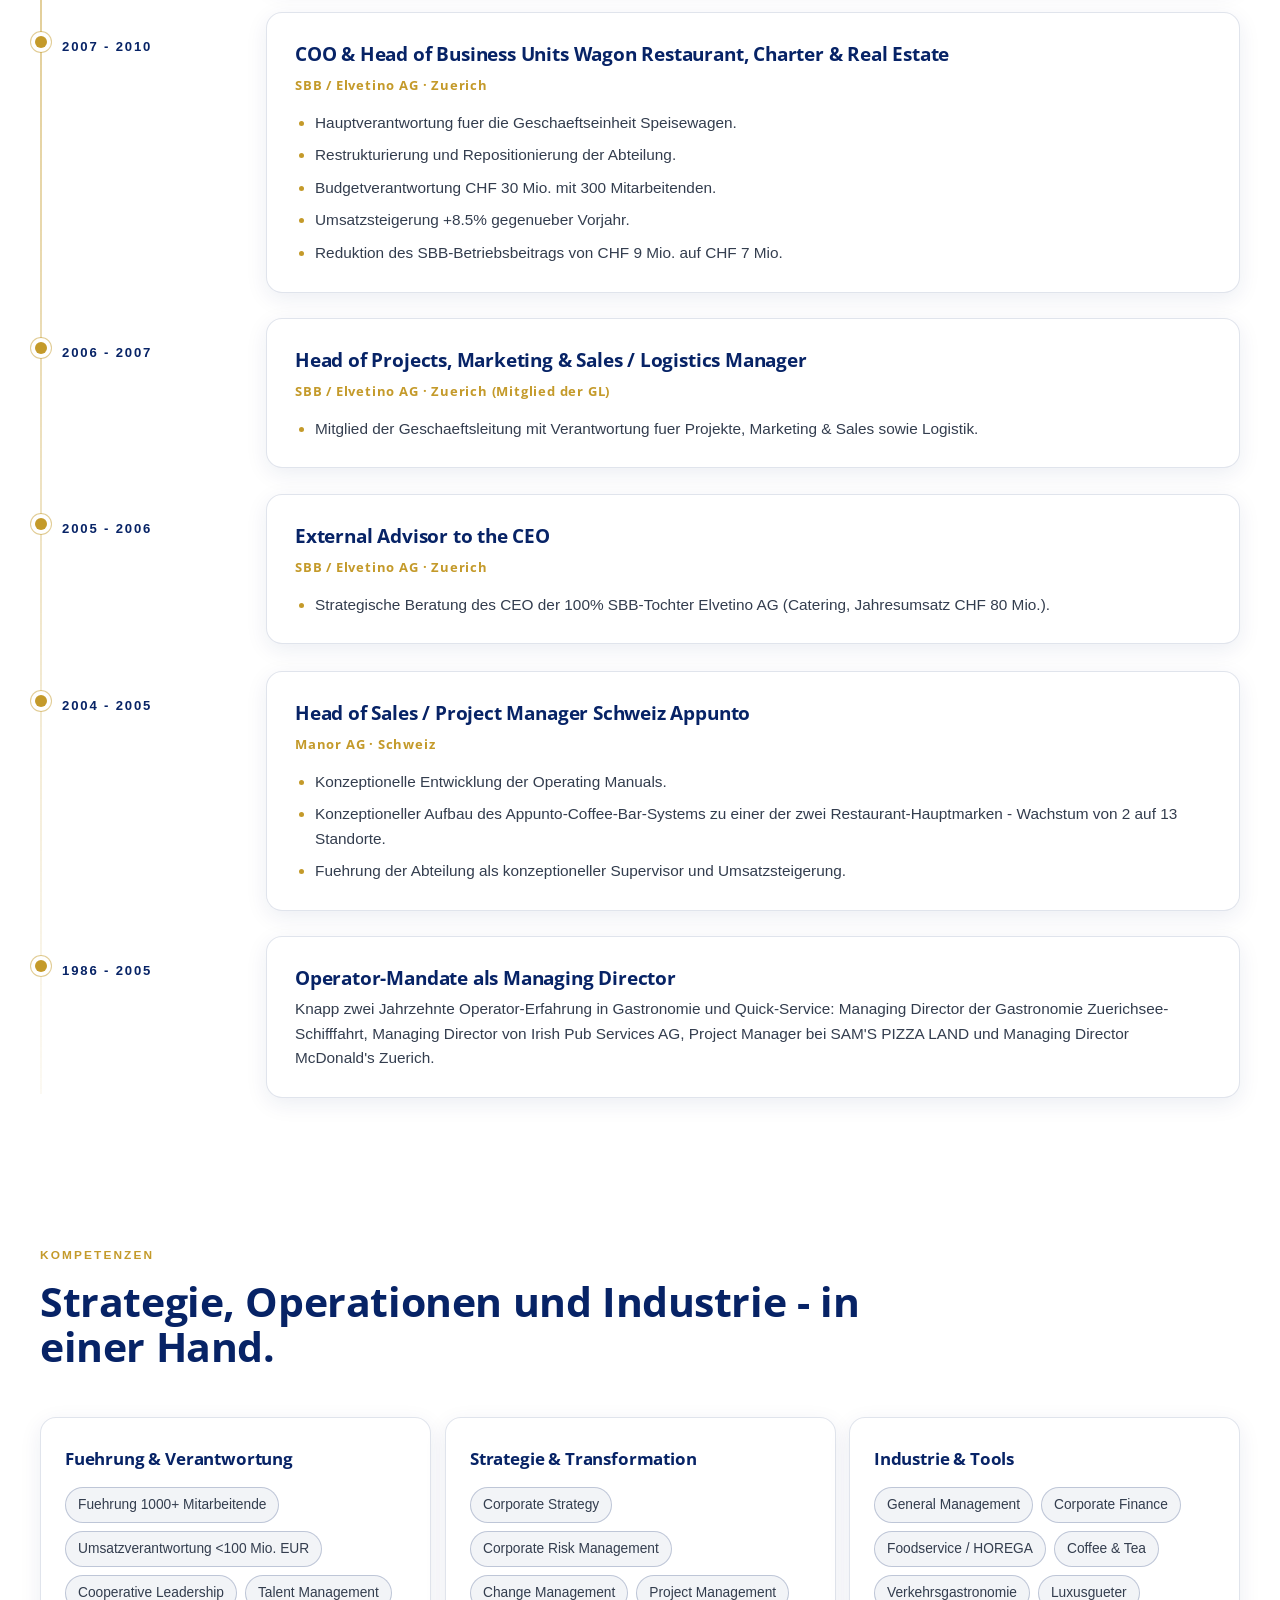
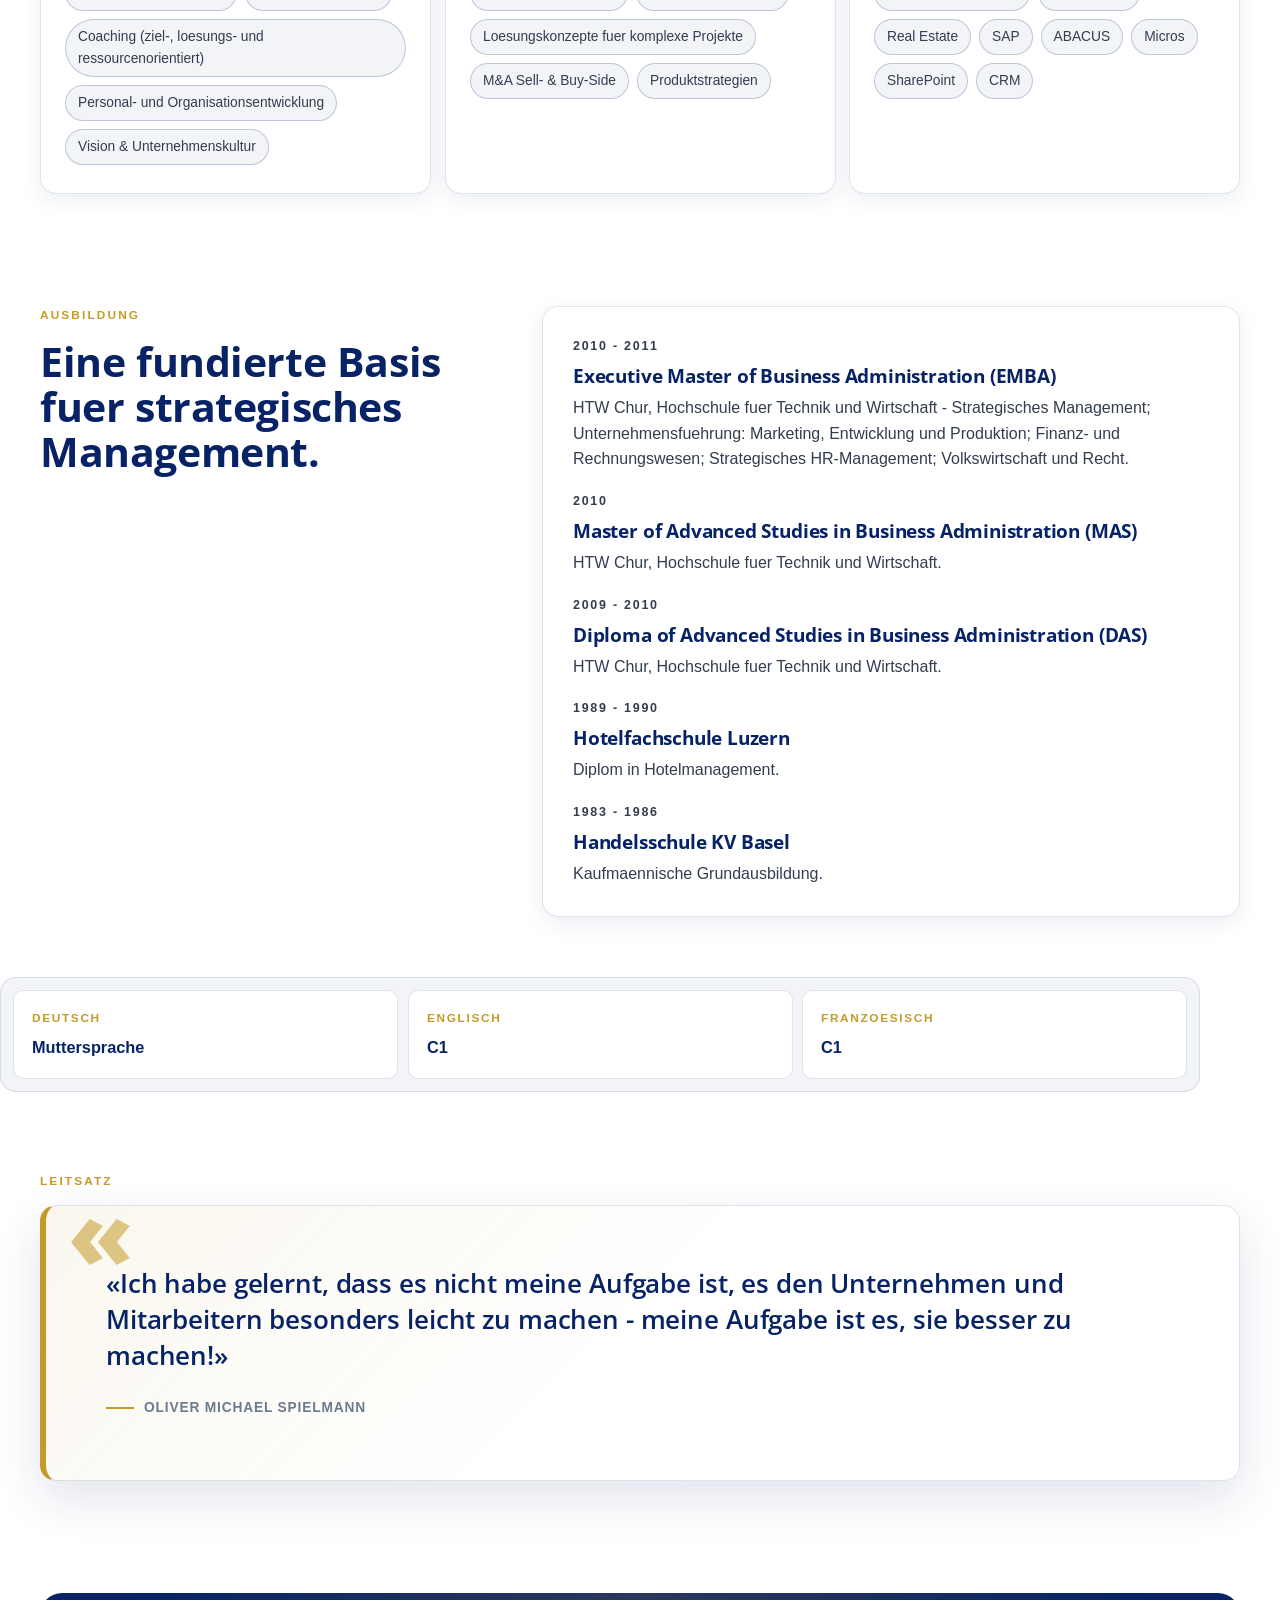
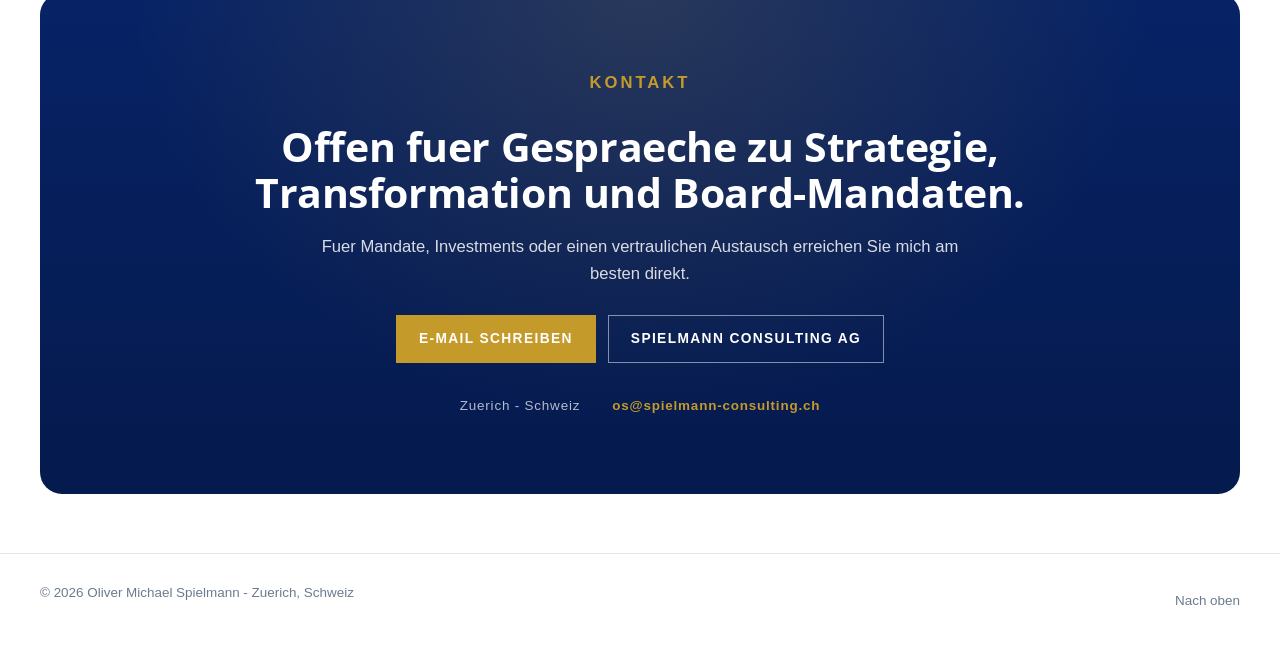
==== commit 1b7eab9c: "Etch SC shield on the cup body (replaces SC text on foam) The Spielmann Consulting AG shield logo is" ====
--- a/index.html
+++ b/index.html
@@ -22,7 +22,7 @@
   <link rel="preconnect" href="https://fonts.googleapis.com">
   <link rel="preconnect" href="https://fonts.gstatic.com" crossorigin>
   <link href="https://fonts.googleapis.com/css2?family=Open+Sans:wght@400;600;700;800&display=swap" rel="stylesheet">
-  <link rel="stylesheet" href="styles.css?v=21">
+  <link rel="stylesheet" href="styles.css?v=23">
 </head>
 <body>
   <a class="skip-link" href="#main-content" data-de="Zum Hauptinhalt springen" data-en="Skip to main content">Zum Hauptinhalt springen</a>
@@ -296,11 +296,6 @@
                 <!-- Vertical highlight (left) - light catches the curve -->
                 <path d="M120,128 Q116,200 134,266 L142,264 Q126,200 132,130 Z"
                       fill="rgba(255, 255, 255, 0.55)"/>
-                <!-- Subtle SC monogram on the side of the cup -->
-                <text x="200" y="240" text-anchor="middle"
-                      font-family="Open Sans, Helvetica, sans-serif"
-                      font-size="22" font-weight="800"
-                      fill="rgba(7, 35, 102, 0.10)" letter-spacing="6">SC</text>
               </g>
 
               <!-- Inner cup wall - thin dark sliver only at the very rim (the foam dome
@@ -377,24 +372,38 @@
                       fill="rgba(196, 154, 80, 0.18)"/>
               </g>
 
-              <!-- 4. Latte art - SC monogram drawn ON the foam dome, barista-etched.
-                   Appears at chapter 5 (Spielmann Consulting). -->
+              <!-- 4. SC shield etched on the side of the cup. Appears at chapter 5
+                   (Spielmann Consulting). Drawn in gold ink at low opacity so it
+                   reads as a subtle brand engraving on the cup body, matching the
+                   real Spielmann Consulting shield logo (shield outline with serif
+                   "S", small "c" and a dash beneath). The shield is rendered AFTER
+                   the brew layers so it sits on top of the espresso fill but below
+                   the foam dome and external steam/logo elements. -->
               <g class="brew-layer brew-layer--art">
-                <g transform="translate(200 108)" class="art-monogram">
-                  <text x="0" y="0" text-anchor="middle"
-                        font-family="Open Sans, Helvetica, sans-serif"
-                        font-size="32" font-weight="800"
-                        fill="rgba(40, 20, 6, 0.22)" letter-spacing="6"
-                        dx="0.8" dy="1">SC</text>
-                  <text x="0" y="0" text-anchor="middle"
-                        font-family="Open Sans, Helvetica, sans-serif"
-                        font-size="32" font-weight="800"
-                        fill="rgba(54, 28, 8, 0.95)" letter-spacing="6"
-                        stroke="rgba(28, 14, 4, 0.82)" stroke-width="0.6">SC</text>
-                  <text x="0" y="-0.6" text-anchor="middle"
-                        font-family="Open Sans, Helvetica, sans-serif"
-                        font-size="32" font-weight="800"
-                        fill="rgba(255, 240, 210, 0.3)" letter-spacing="6">SC</text>
+                <g transform="translate(200 224) scale(0.30)" class="cup-shield">
+                  <!-- Drop shadow for depth (slight emboss feeling) -->
+                  <g transform="translate(1 2)" opacity="0.4">
+                    <path d="M -110,-130 L -110,-103 L -94,-103 L -94,-130 L 94,-130 L 94,-103 L 110,-103 L 110,-130 L 110,42 Q 110,132 0,158 Q -110,132 -110,42 Z"
+                          fill="none" stroke="rgba(0, 0, 0, 0.55)" stroke-width="3" stroke-linejoin="round"/>
+                    <text x="-8" y="38" font-family="Georgia, 'Times New Roman', Palatino, serif"
+                          font-size="165" font-weight="400" fill="rgba(0, 0, 0, 0.55)" text-anchor="middle">S</text>
+                    <text x="58" y="14" font-family="Georgia, 'Times New Roman', Palatino, serif"
+                          font-size="56" font-weight="400" fill="rgba(0, 0, 0, 0.55)" text-anchor="middle">c</text>
+                    <line x1="-16" y1="110" x2="16" y2="110" stroke="rgba(0, 0, 0, 0.55)" stroke-width="3" stroke-linecap="round"/>
+                  </g>
+
+                  <!-- Main shield - gold ink etched into the dark cup surface -->
+                  <path d="M -110,-130 L -110,-103 L -94,-103 L -94,-130 L 94,-130 L 94,-103 L 110,-103 L 110,-130 L 110,42 Q 110,132 0,158 Q -110,132 -110,42 Z"
+                        fill="none" stroke="#C49A2A" stroke-width="3.2" stroke-linejoin="round"
+                        opacity="0.92"/>
+                  <text x="-8" y="38" font-family="Georgia, 'Times New Roman', Palatino, serif"
+                        font-size="165" font-weight="400" fill="#C49A2A" text-anchor="middle"
+                        opacity="0.95">S</text>
+                  <text x="58" y="14" font-family="Georgia, 'Times New Roman', Palatino, serif"
+                        font-size="56" font-weight="400" fill="#C49A2A" text-anchor="middle"
+                        opacity="0.95">c</text>
+                  <line x1="-16" y1="110" x2="16" y2="110" stroke="#C49A2A" stroke-width="3.2" stroke-linecap="round"
+                        opacity="0.92"/>
                 </g>
               </g>
 
@@ -490,7 +499,7 @@
           </li>
 
           <li class="brew-chapter" data-build-step="4" data-reveal>
-            <span class="brew-chapter__index" data-de="05 Latte-Art SC" data-en="05 Latte art SC">05 Latte-Art SC</span>
+            <span class="brew-chapter__index" data-de="05 Eigene Marke - SC" data-en="05 Own brand - SC">05 Eigene Marke - SC</span>
             <h3 data-de="Eigene Beratungs- und M&amp;A-Boutique." data-en="My own consulting and M&amp;A boutique.">Eigene Beratungs- und M&amp;A-Boutique.<span class="chapter-meta" data-de="2018 - heute - Chairman and Owner, Spielmann Consulting AG (Vaduz)" data-en="2018 - present - Chairman and Owner, Spielmann Consulting AG (Vaduz)">2018 - heute - Chairman and Owner, Spielmann Consulting AG (Vaduz)</span></h3>
             <p data-de="Verschiedene Consulting-Mandate, Verwaltungsrats- und Administrationsmandate. Kerngeschaeft: Corporate Strategy, Risk-Management-Strategien, Produktstrategien und M&amp;A. Versprechen: «Nicht einfacher, sondern besser!»" data-en="Various consulting mandates, board of directors' mandates and administration mandates. Core business: corporate strategy, risk management strategies, product strategies and M&amp;A. Promise: «Not just simpler, but better!»">Verschiedene Consulting-Mandate, Verwaltungsrats- und Administrationsmandate. Kerngeschaeft: Corporate Strategy, Risk-Management-Strategien, Produktstrategien und M&amp;A. Versprechen: «Nicht einfacher, sondern besser!»</p>
           </li>
--- a/styles.css
+++ b/styles.css
@@ -782,12 +782,12 @@
 
 .brew-mark__wordmark {
   /* Fades in at chapter 6 via --p-bag, sits to the right of the wisps
-     at their final logo position. The base y matches the centre of the
-     wisp icon (wisps span y=-90 to y=2.4, centre ~ y=-44) so the
-     wordmark cap-height aligns with the icon. */
+     at their final logo position. Wisps end at x=170 (translate 106 +
+     scale(0.36) * 178.33 width). Wordmark starts at x=180 leaving a
+     comfortable 10-unit gap so neither shape overlaps the other. */
   opacity: var(--p-bag, 0);
   transform:
-    translate(168px, calc((-30 - 6 * var(--p-bag, 0)) * 1px));
+    translate(180px, calc((-30 - 6 * var(--p-bag, 0)) * 1px));
   transition: opacity 540ms ease, transform 540ms ease;
 }
 
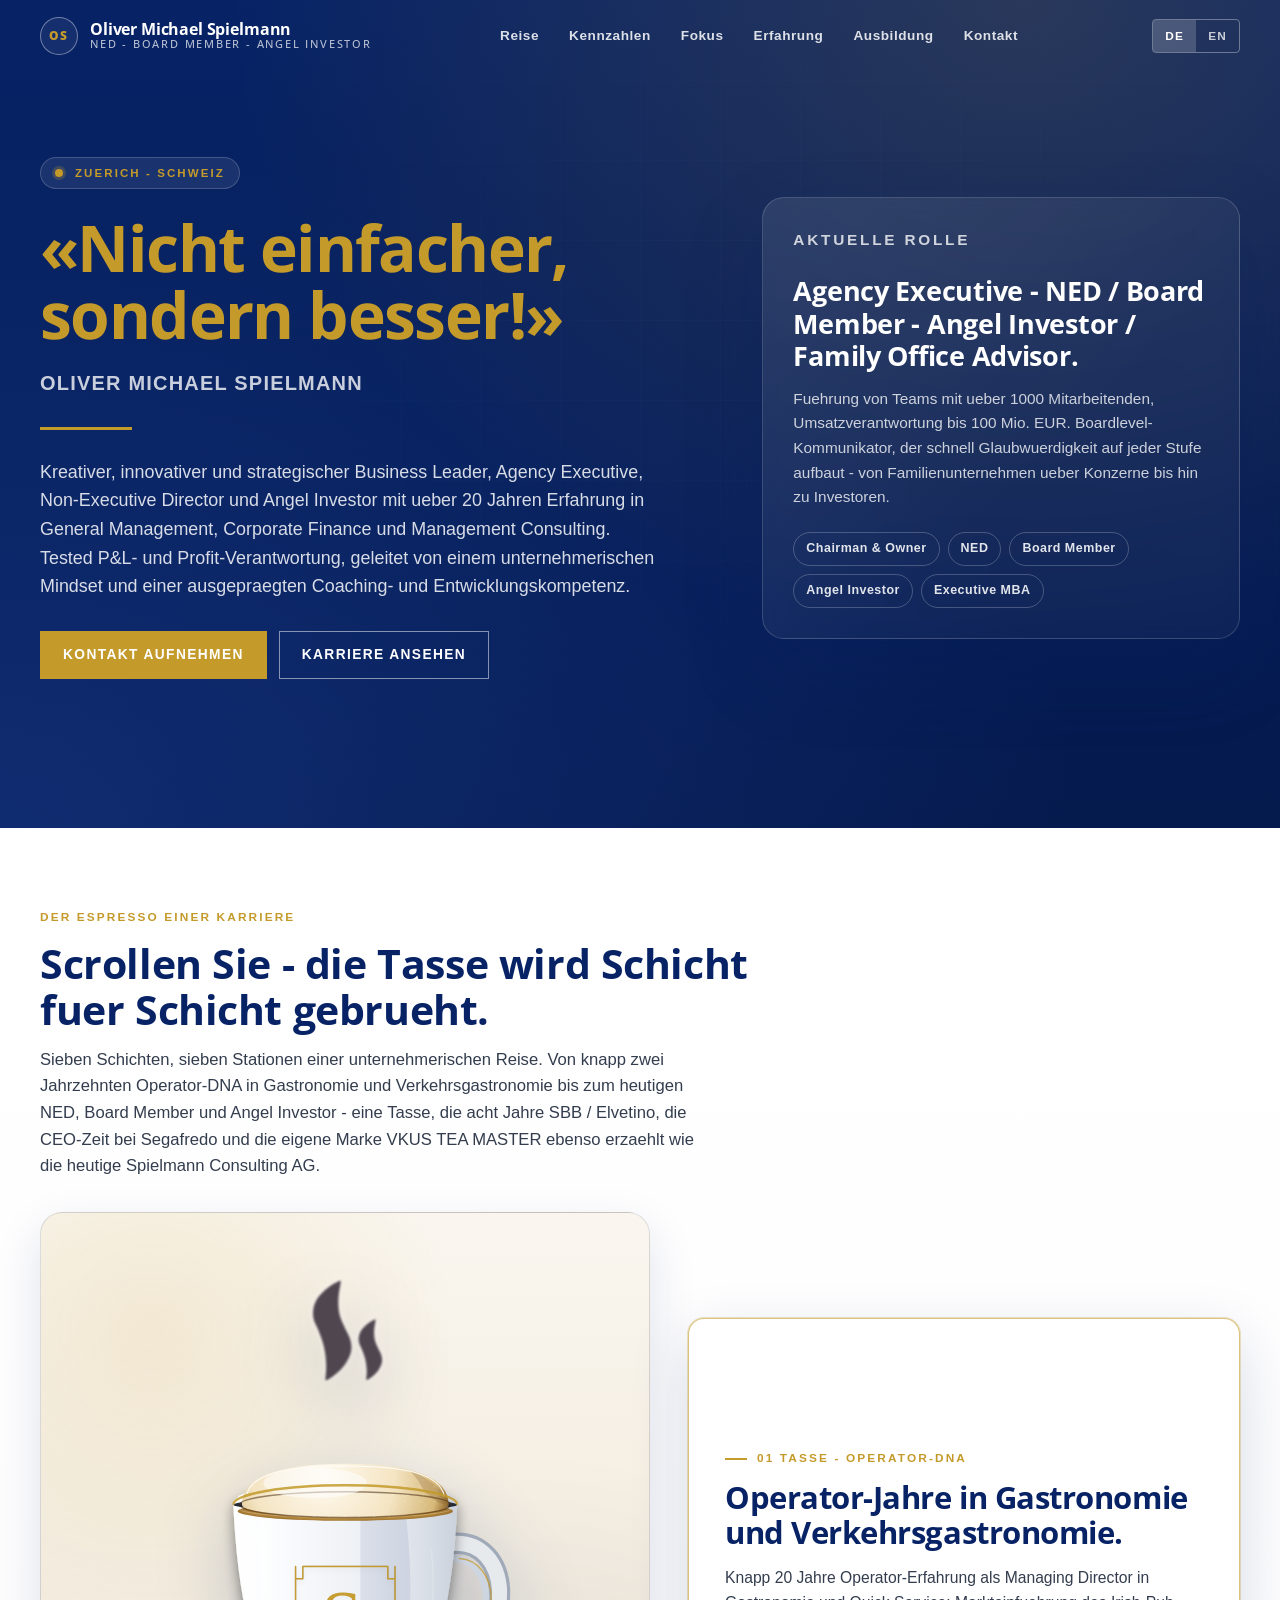
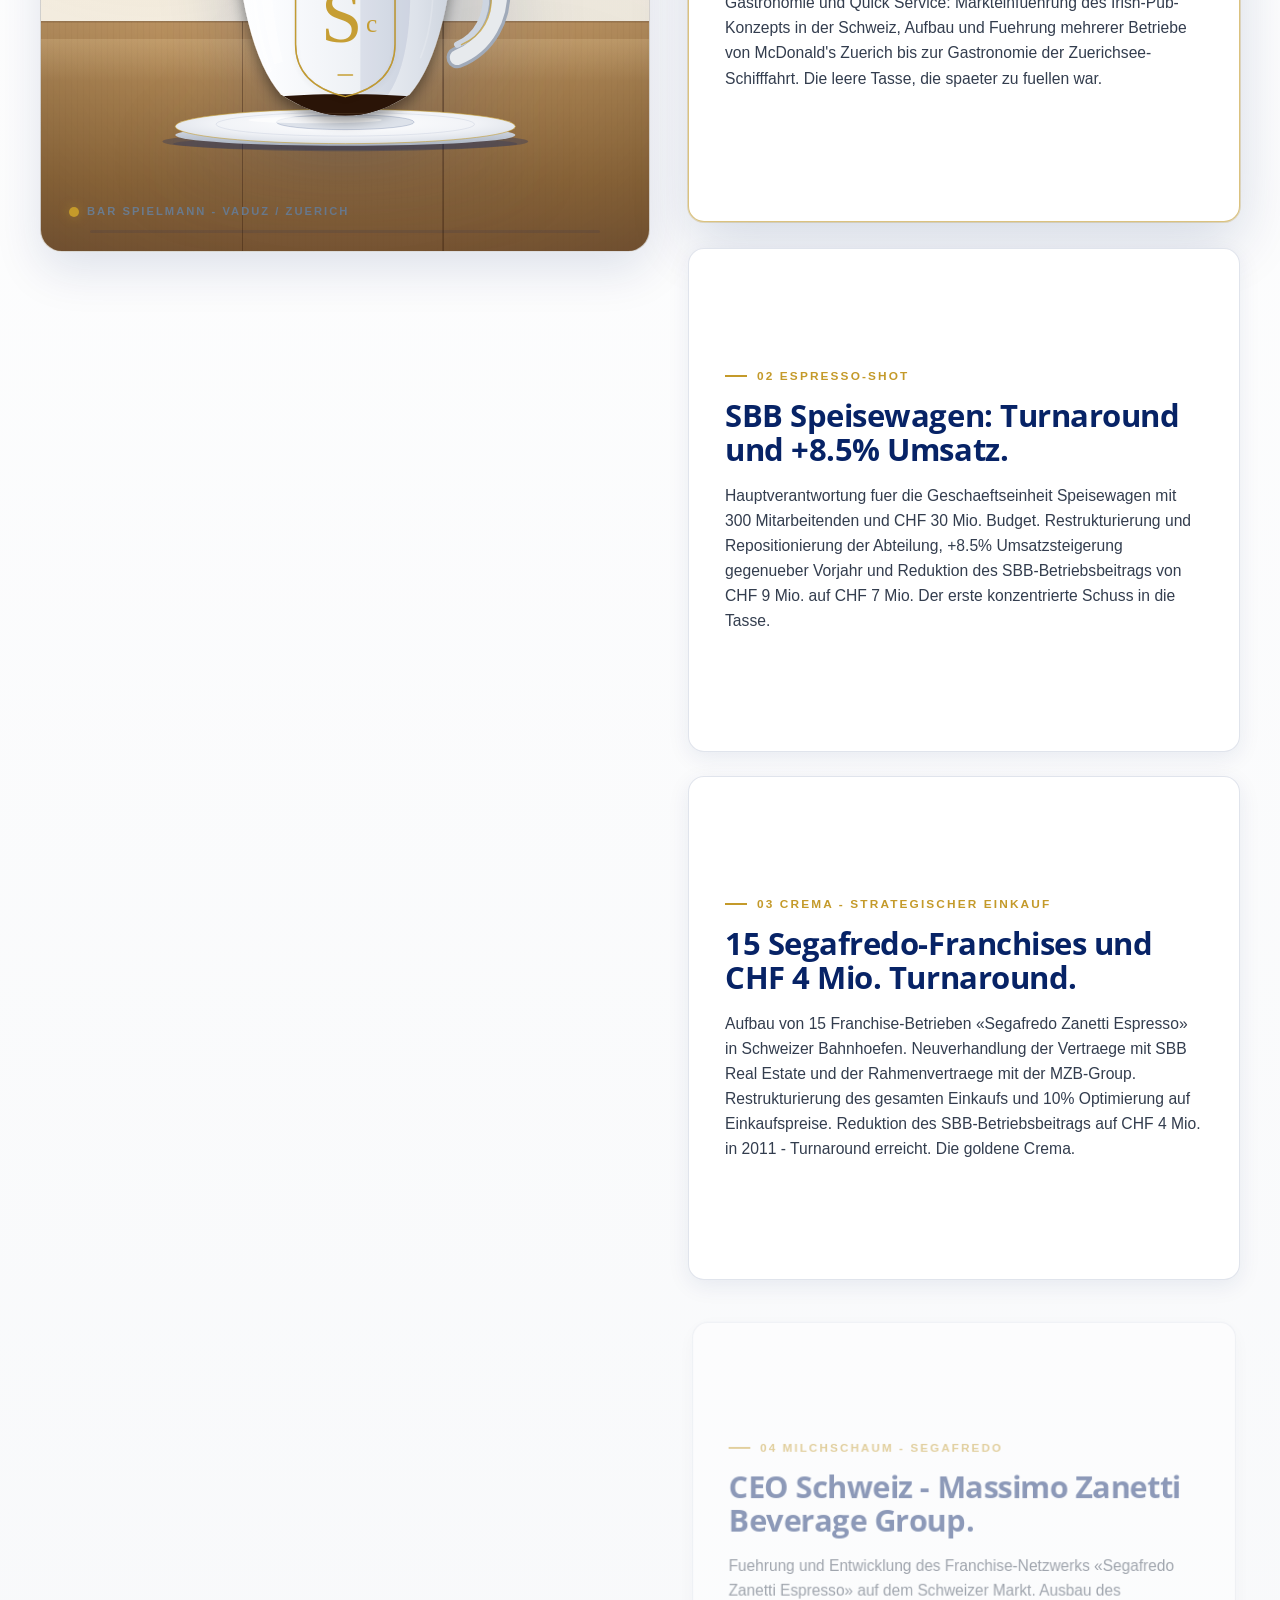
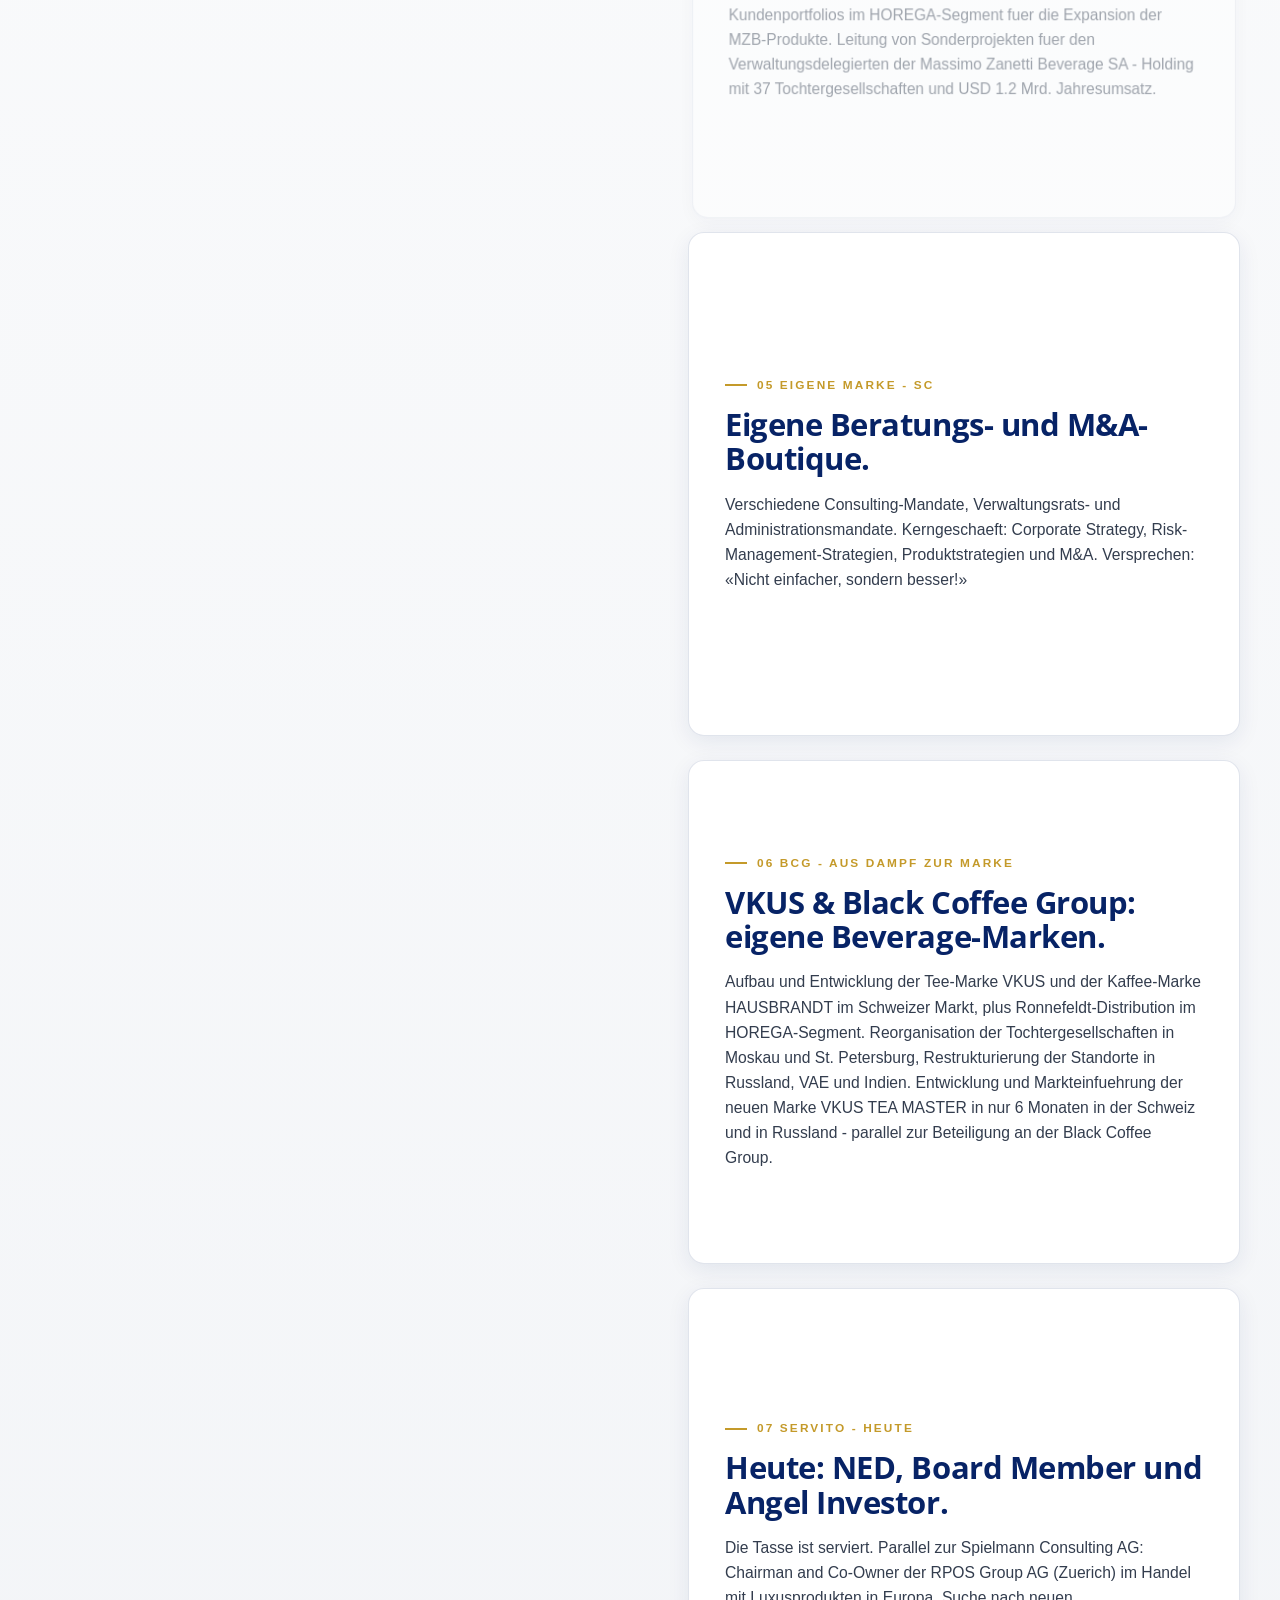
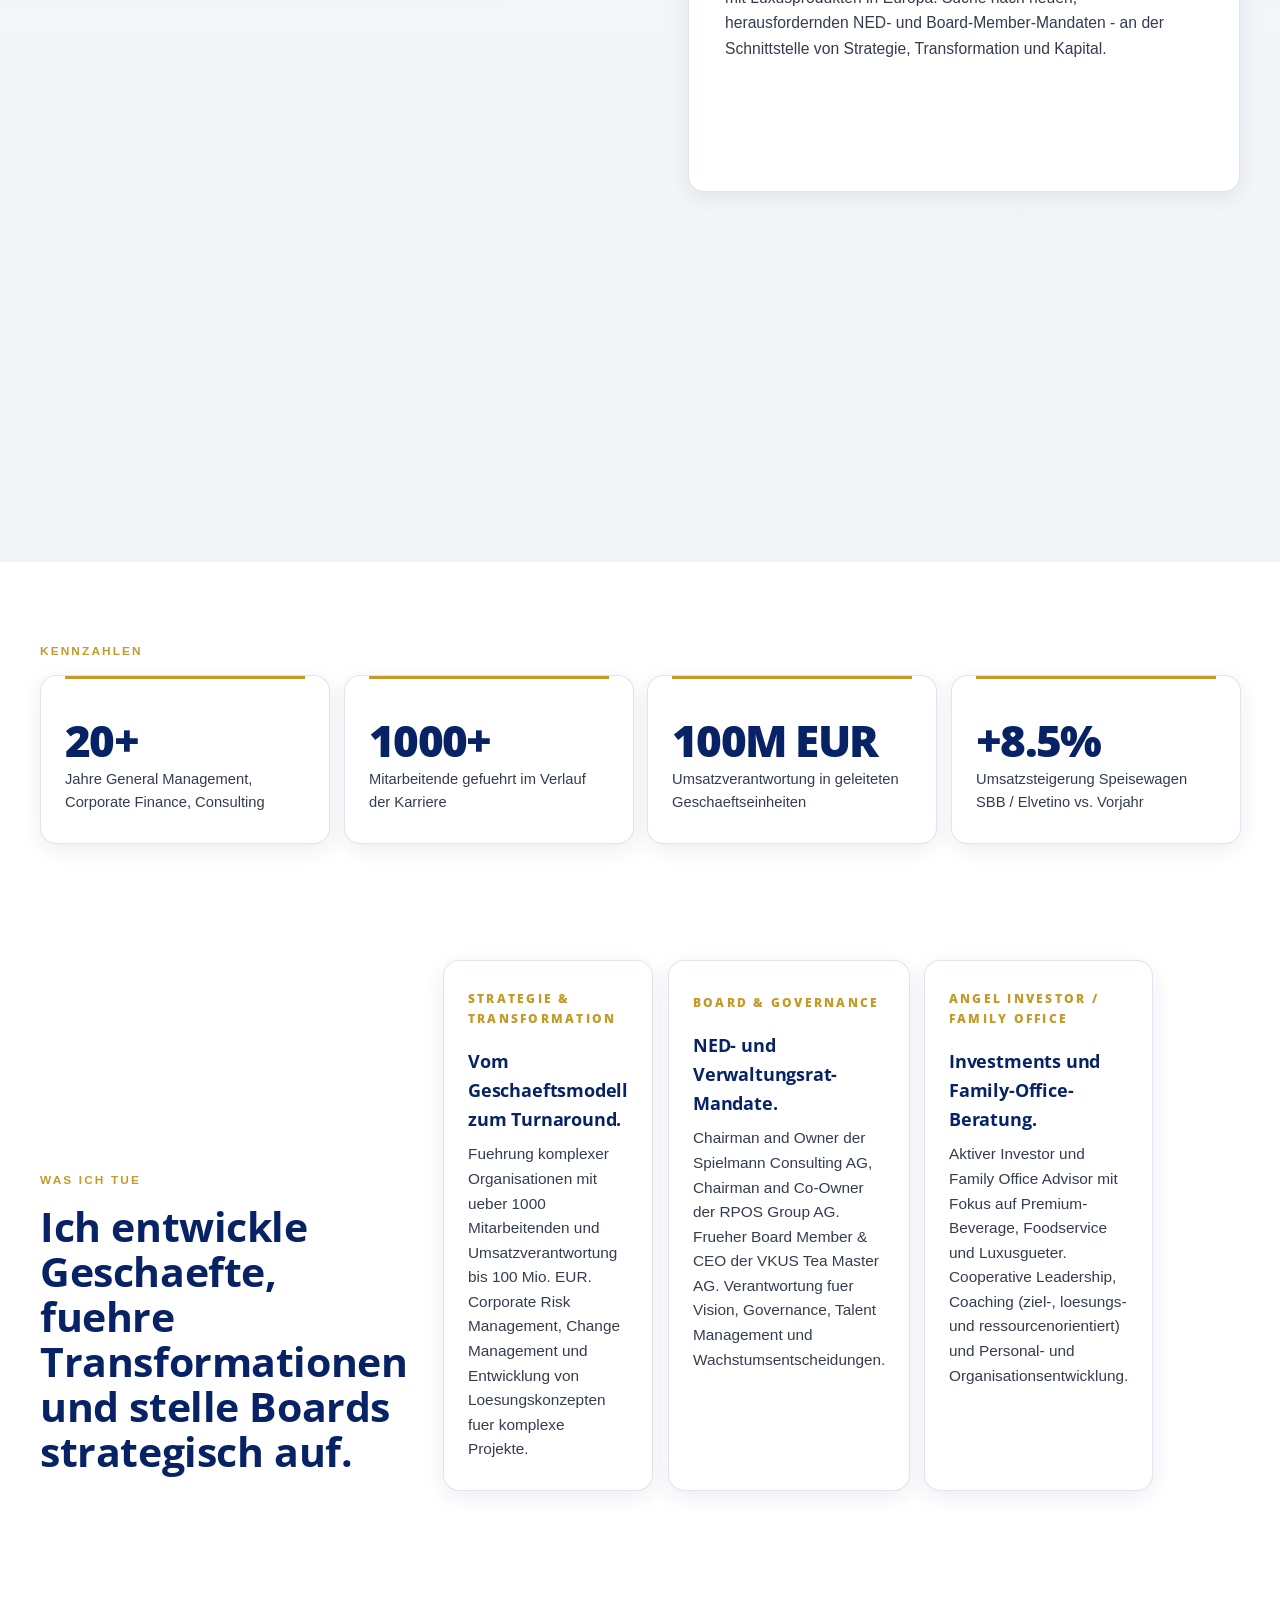
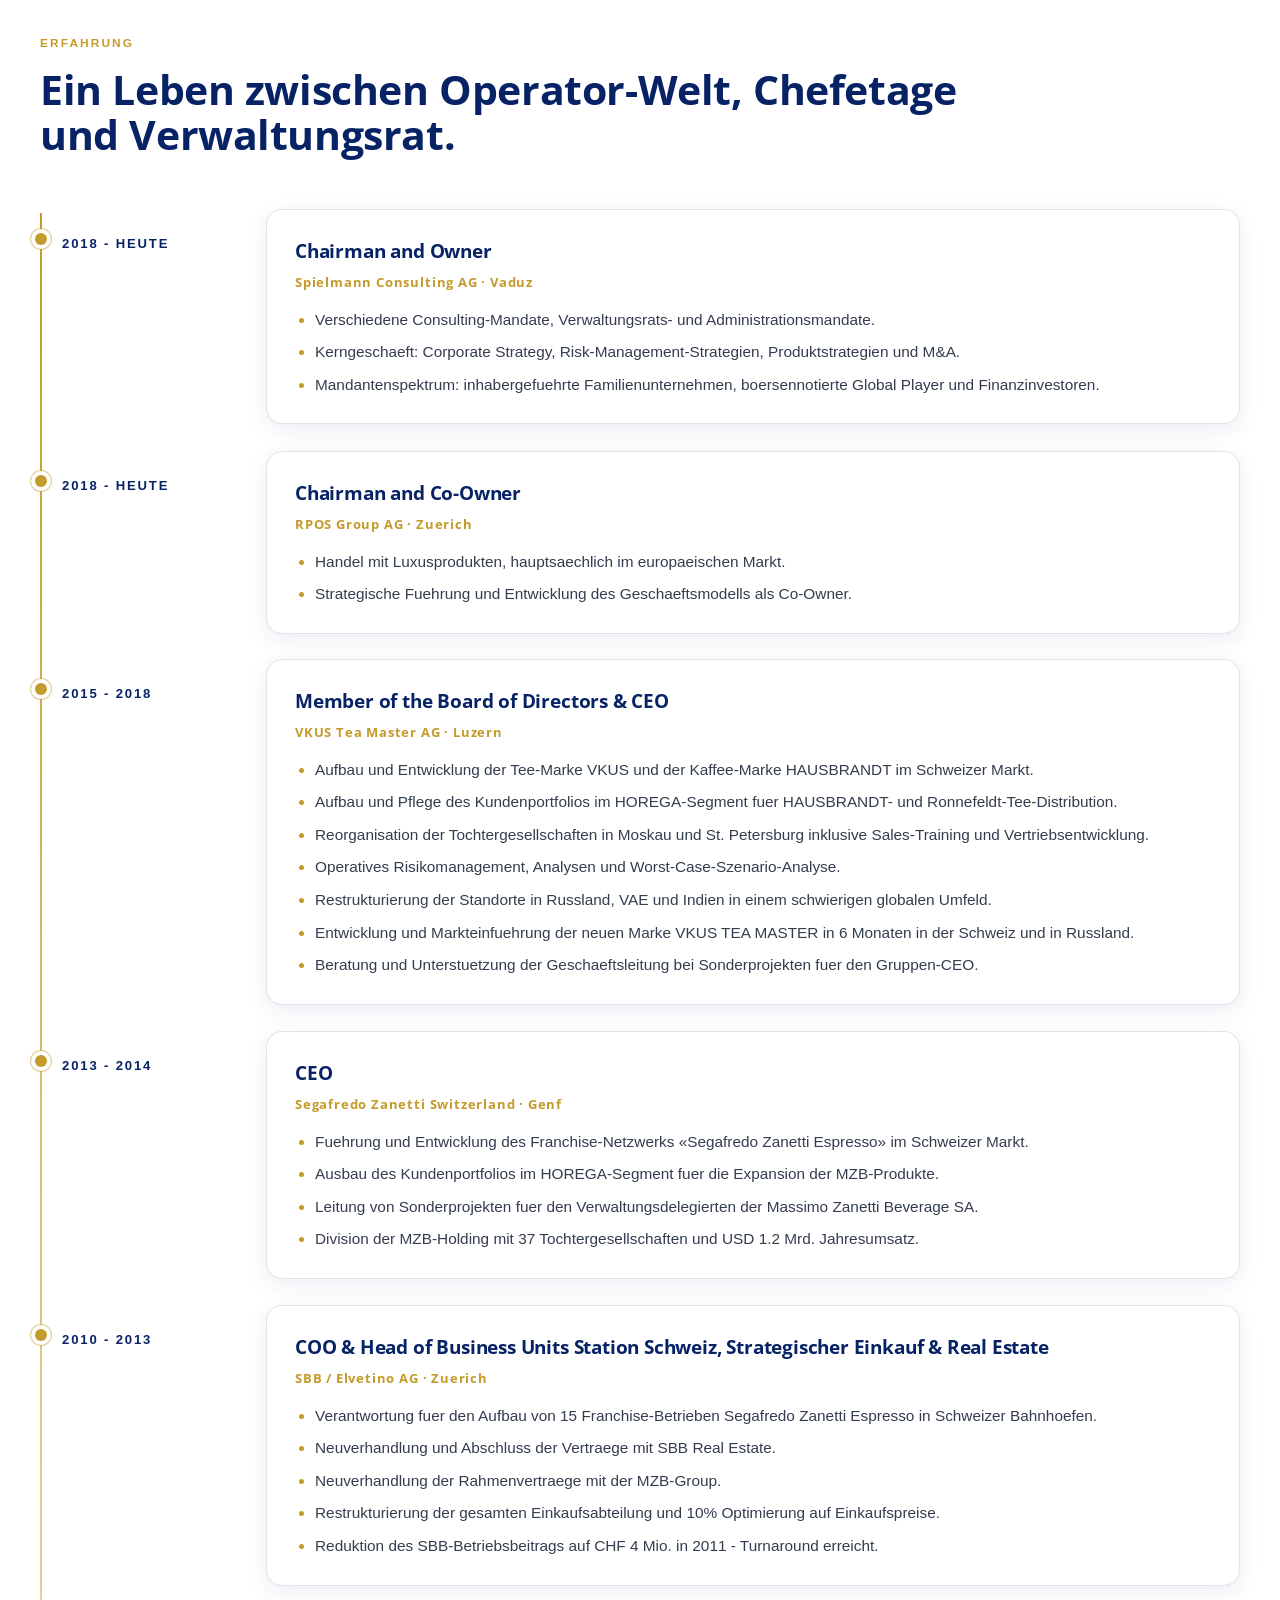
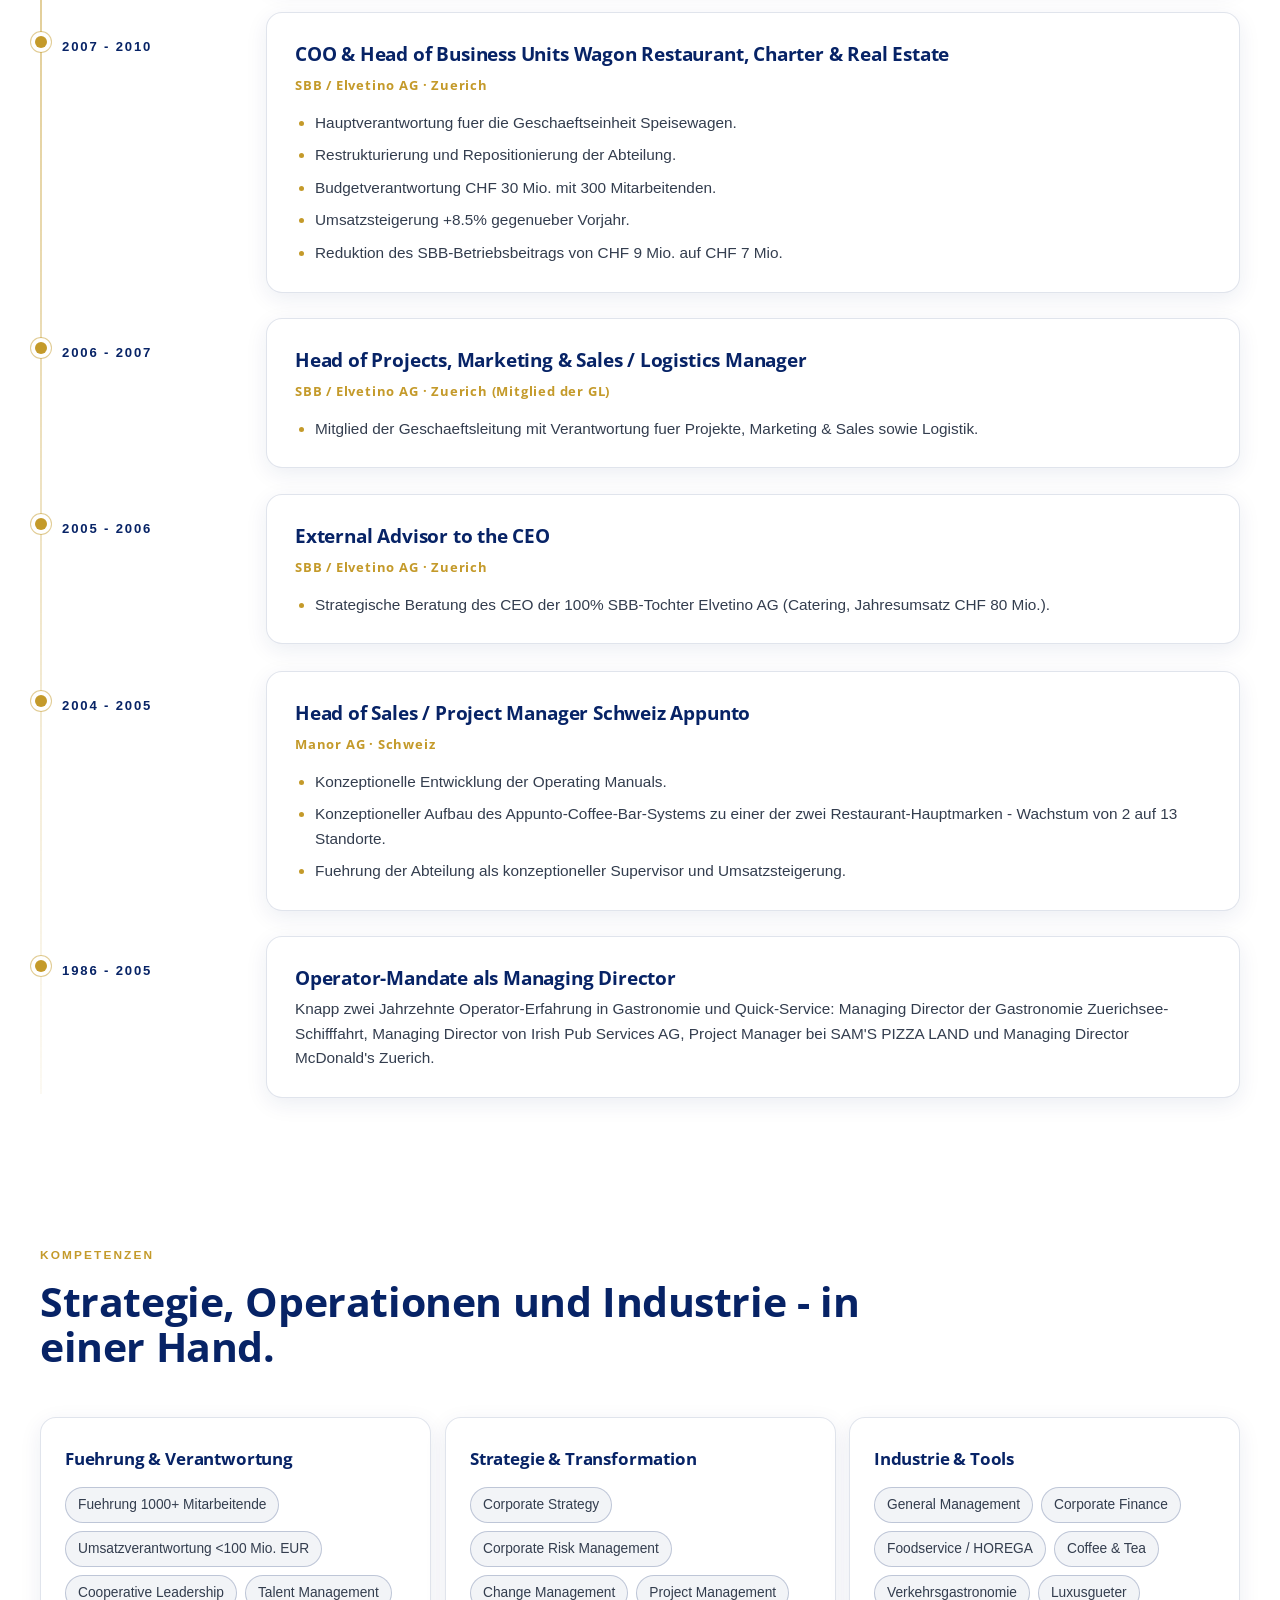
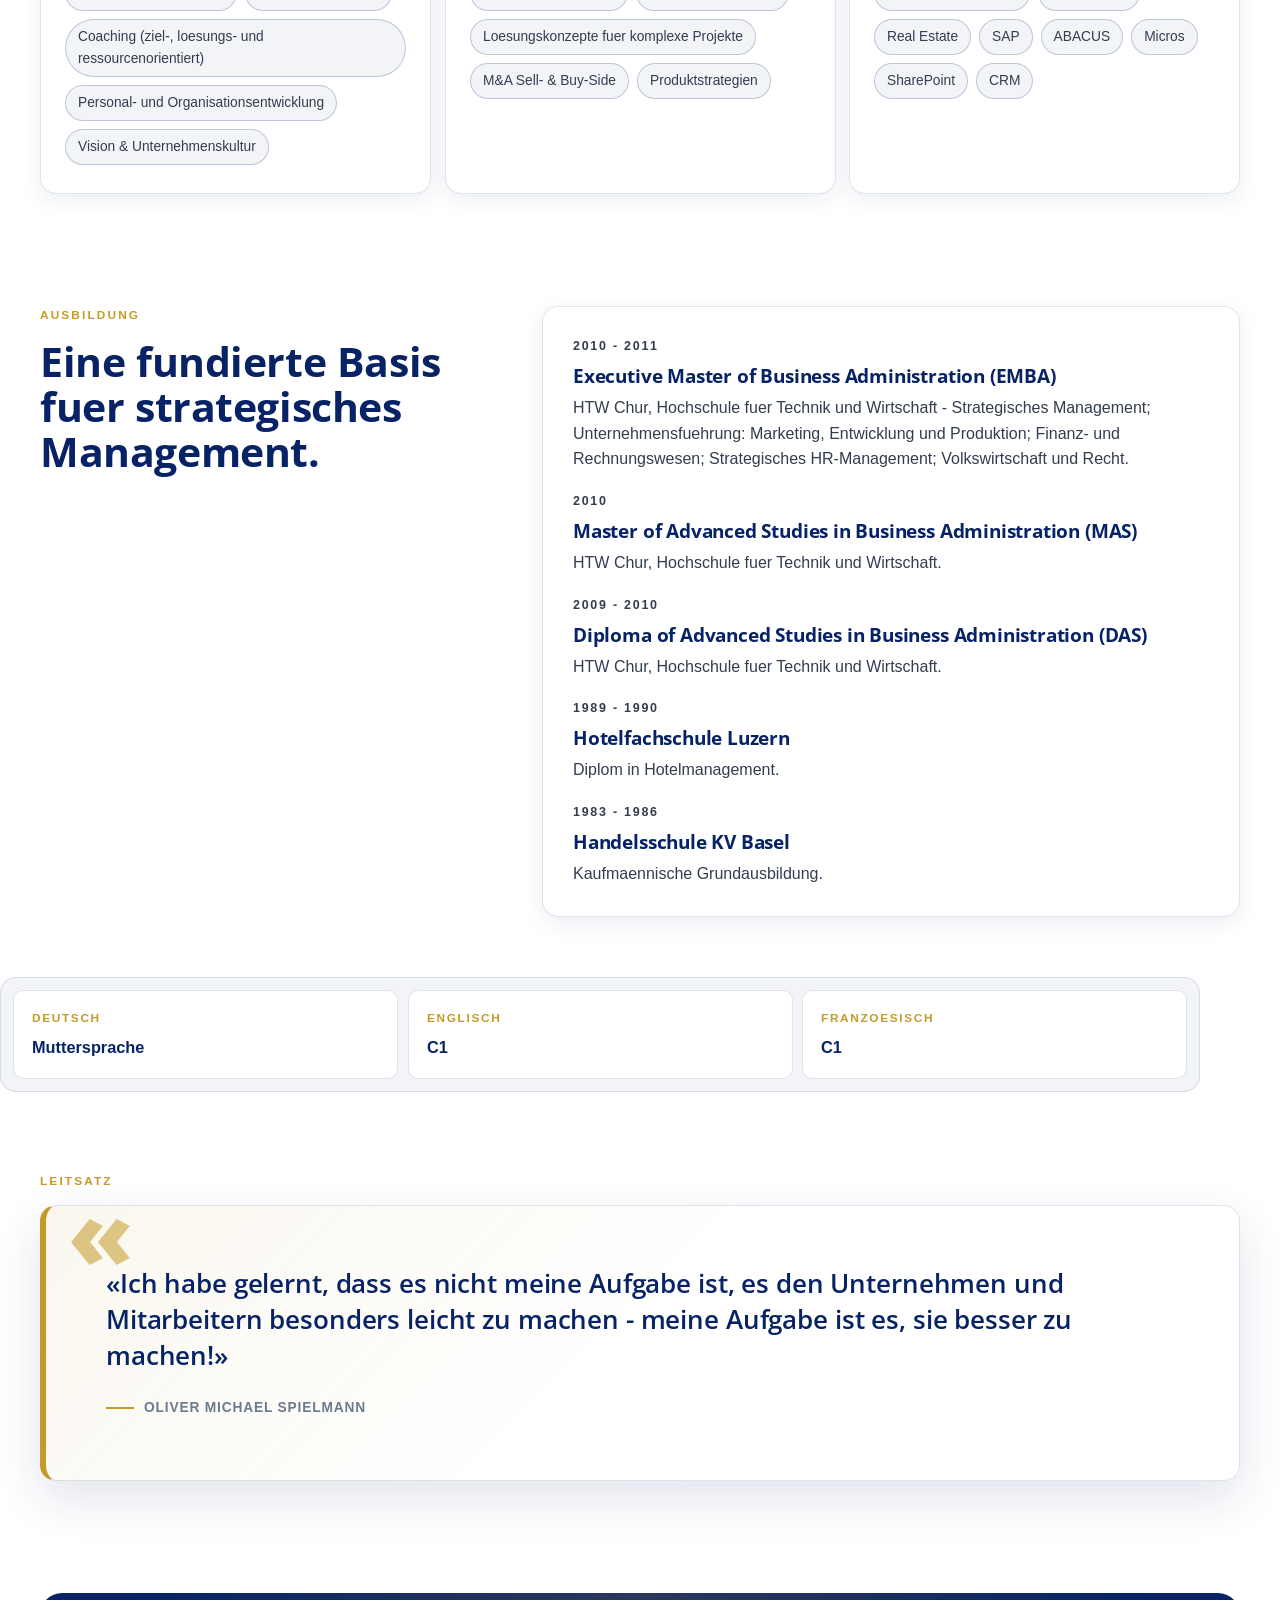
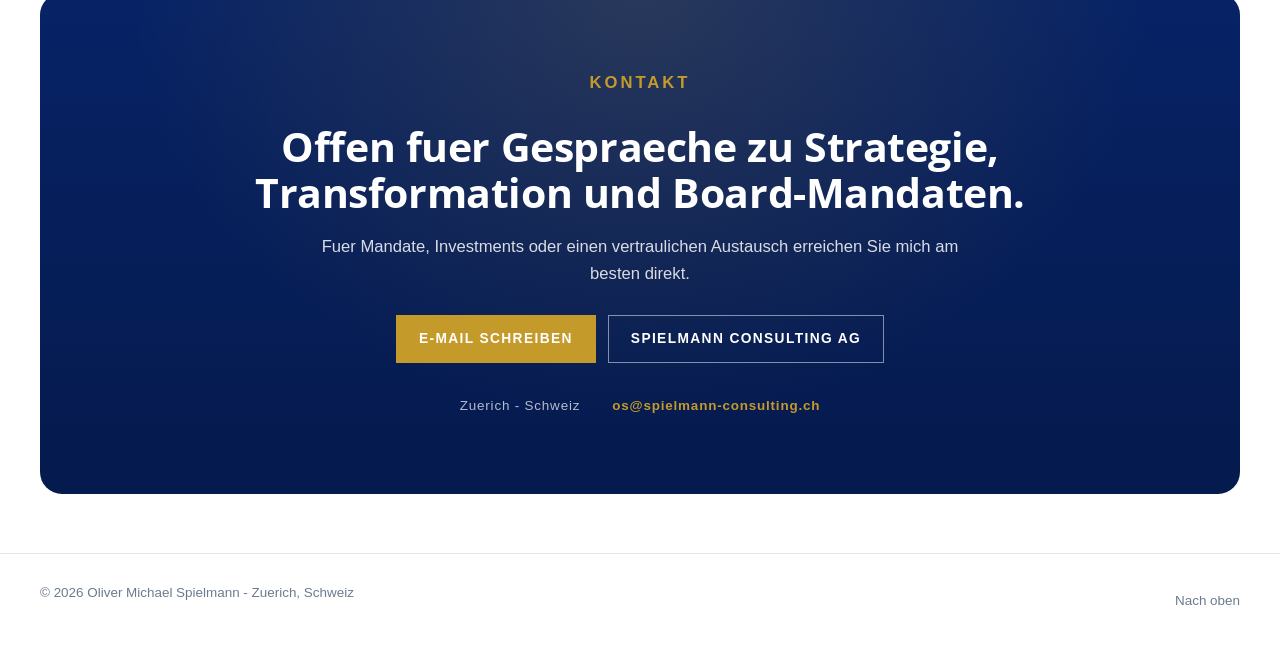
==== commit 978a2157: "Enlarge SC shield engraving on cup so the 'S' reads clearly The previous shield (scale 0.30) was a b" ====
--- a/index.html
+++ b/index.html
@@ -373,37 +373,42 @@
               </g>
 
               <!-- 4. SC shield etched on the side of the cup. Appears at chapter 5
-                   (Spielmann Consulting). Drawn in gold ink at low opacity so it
-                   reads as a subtle brand engraving on the cup body, matching the
-                   real Spielmann Consulting shield logo (shield outline with serif
-                   "S", small "c" and a dash beneath). The shield is rendered AFTER
-                   the brew layers so it sits on top of the espresso fill but below
-                   the foam dome and external steam/logo elements. -->
+                   (Spielmann Consulting). Geometry copied verbatim from the official
+                   shield-large-dark.svg in the Spielmann brand kit:
+                     - shield outline with the signature flat banner top corners
+                     - large serif S (Georgia 165pt)
+                     - small serif c (Georgia 56pt) at the upper right
+                     - dash mark inside the lower shield area
+                   Rendered in gold (#C49A2A) - the brand secondary colour - so it
+                   reads as a refined gold-foil engraving on the dark espresso
+                   surface of the cup. The brew-layer--art opacity ramp ties the
+                   reveal to chapter 5 (Spielmann Consulting). -->
               <g class="brew-layer brew-layer--art">
-                <g transform="translate(200 224) scale(0.30)" class="cup-shield">
-                  <!-- Drop shadow for depth (slight emboss feeling) -->
-                  <g transform="translate(1 2)" opacity="0.4">
+                <g transform="translate(200 230) scale(0.42)" class="cup-shield">
+                  <!-- Soft outer glow for emboss feel -->
+                  <g opacity="0.35" filter="url(#cupShadow)">
                     <path d="M -110,-130 L -110,-103 L -94,-103 L -94,-130 L 94,-130 L 94,-103 L 110,-103 L 110,-130 L 110,42 Q 110,132 0,158 Q -110,132 -110,42 Z"
-                          fill="none" stroke="rgba(0, 0, 0, 0.55)" stroke-width="3" stroke-linejoin="round"/>
-                    <text x="-8" y="38" font-family="Georgia, 'Times New Roman', Palatino, serif"
-                          font-size="165" font-weight="400" fill="rgba(0, 0, 0, 0.55)" text-anchor="middle">S</text>
-                    <text x="58" y="14" font-family="Georgia, 'Times New Roman', Palatino, serif"
-                          font-size="56" font-weight="400" fill="rgba(0, 0, 0, 0.55)" text-anchor="middle">c</text>
-                    <line x1="-16" y1="110" x2="16" y2="110" stroke="rgba(0, 0, 0, 0.55)" stroke-width="3" stroke-linecap="round"/>
+                          fill="none" stroke="rgba(0, 0, 0, 0.7)" stroke-width="2.8" stroke-linejoin="round"/>
                   </g>
 
-                  <!-- Main shield - gold ink etched into the dark cup surface -->
+                  <!-- Shield outline - gold engraving on the cup surface -->
                   <path d="M -110,-130 L -110,-103 L -94,-103 L -94,-130 L 94,-130 L 94,-103 L 110,-103 L 110,-130 L 110,42 Q 110,132 0,158 Q -110,132 -110,42 Z"
                         fill="none" stroke="#C49A2A" stroke-width="3.2" stroke-linejoin="round"
-                        opacity="0.92"/>
+                        opacity="0.95"/>
+
+                  <!-- Large serif S (Georgia 165pt) -->
                   <text x="-8" y="38" font-family="Georgia, 'Times New Roman', Palatino, serif"
                         font-size="165" font-weight="400" fill="#C49A2A" text-anchor="middle"
                         opacity="0.95">S</text>
+
+                  <!-- Small serif c (Georgia 56pt) at the upper right -->
                   <text x="58" y="14" font-family="Georgia, 'Times New Roman', Palatino, serif"
                         font-size="56" font-weight="400" fill="#C49A2A" text-anchor="middle"
                         opacity="0.95">c</text>
+
+                  <!-- Dash mark in the lower shield area -->
                   <line x1="-16" y1="110" x2="16" y2="110" stroke="#C49A2A" stroke-width="3.2" stroke-linecap="round"
-                        opacity="0.92"/>
+                        opacity="0.95"/>
                 </g>
               </g>
 
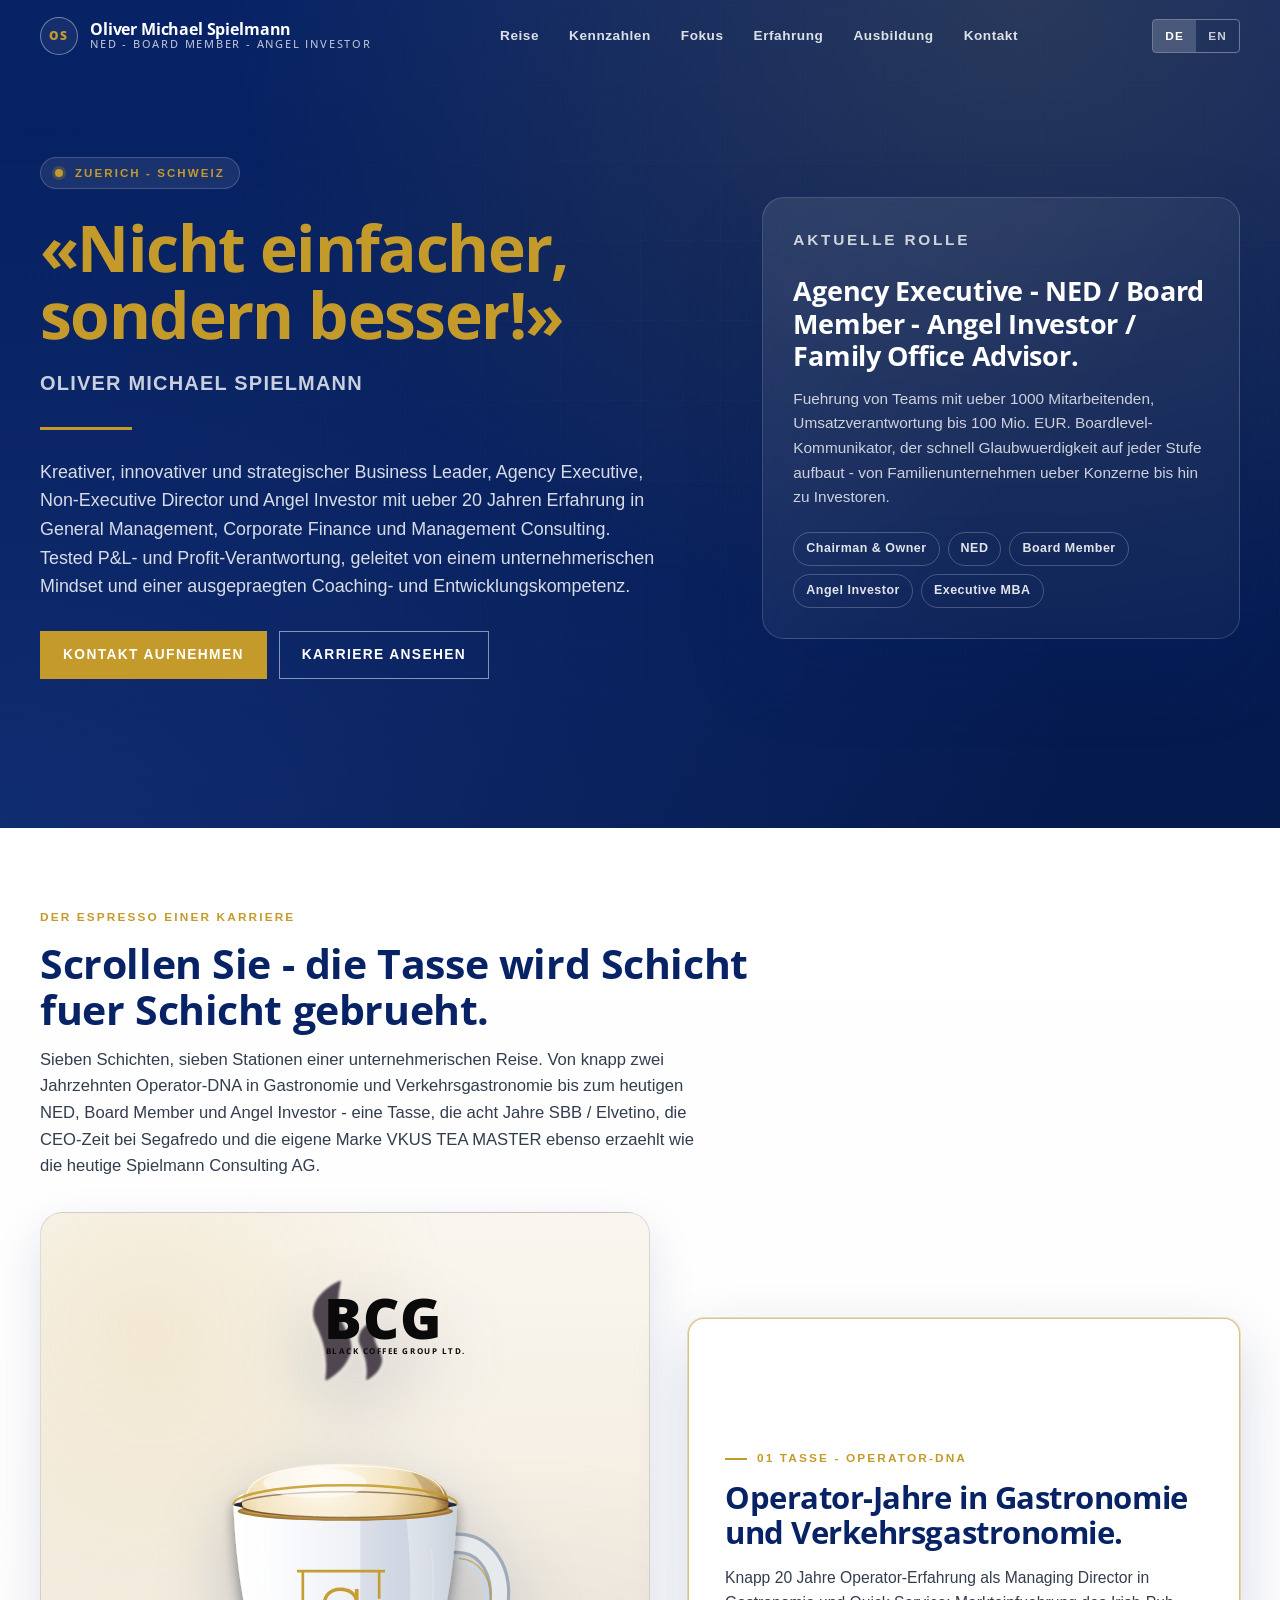
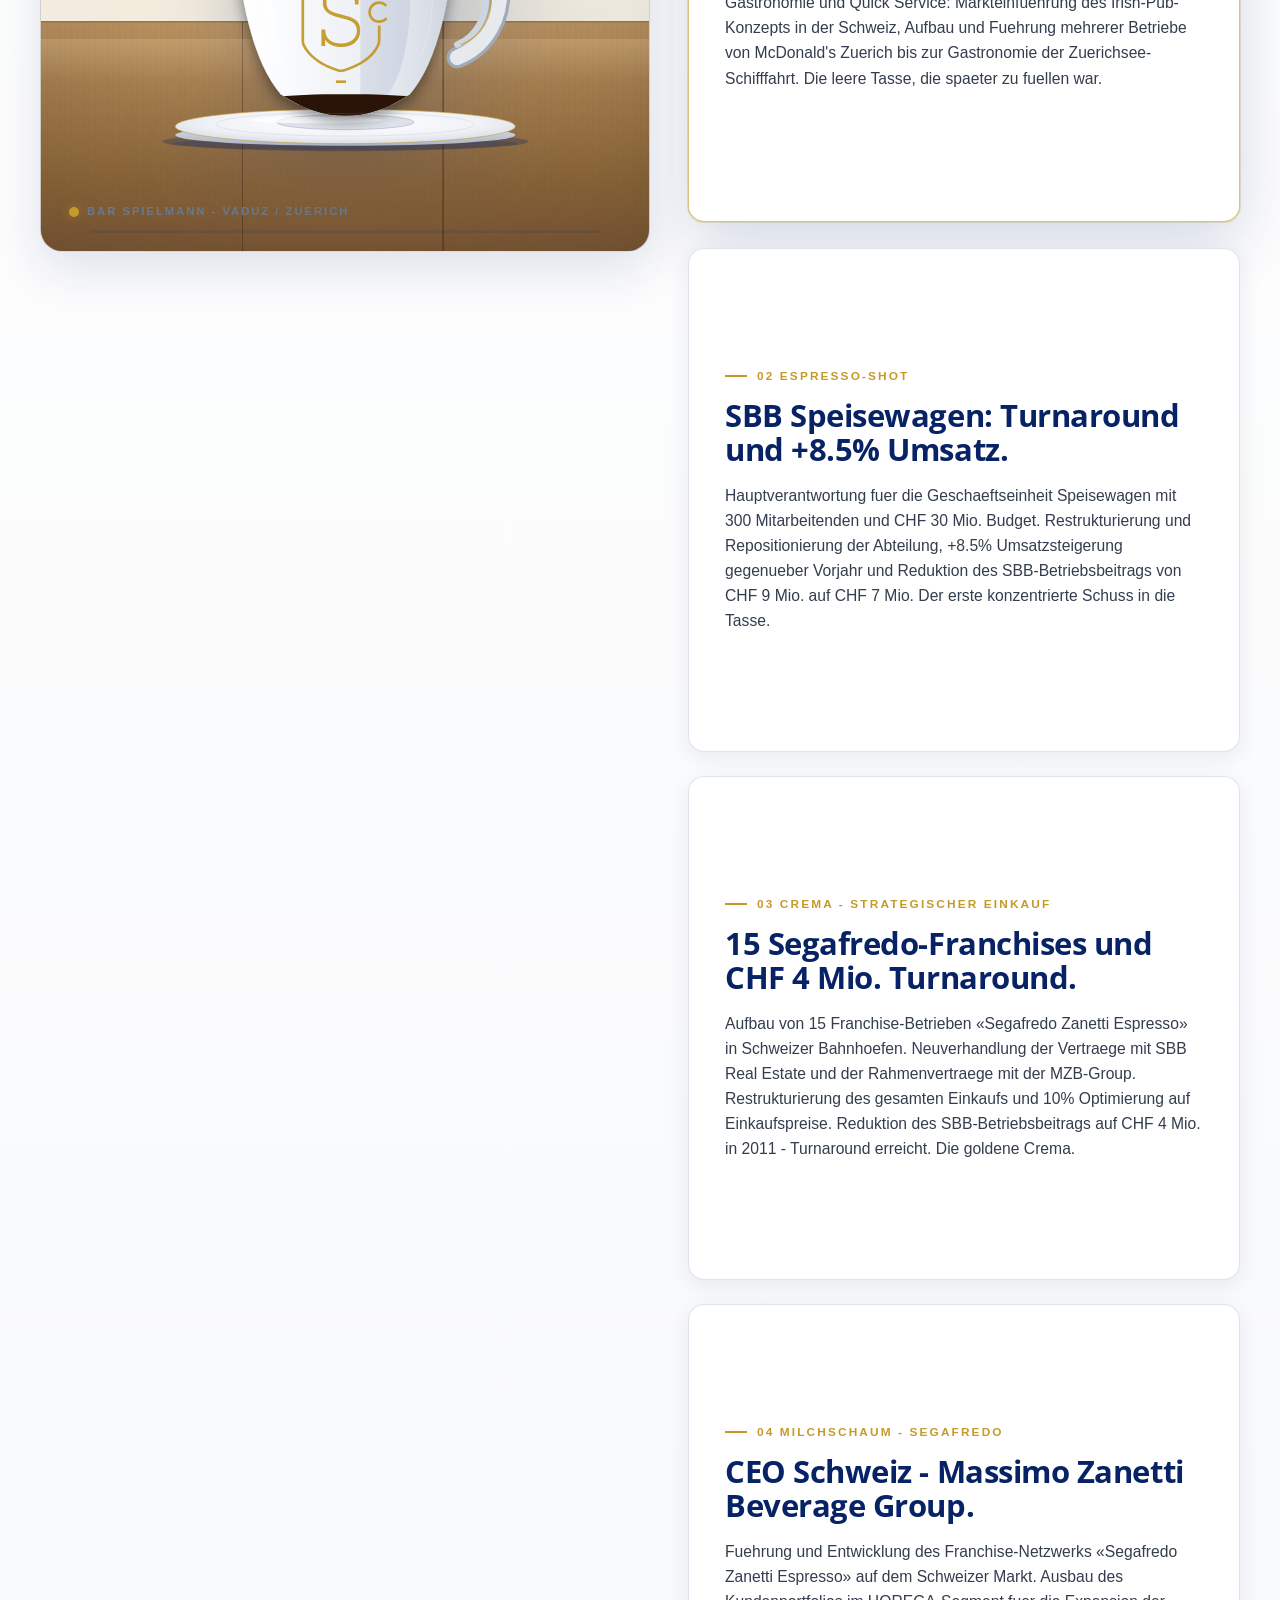
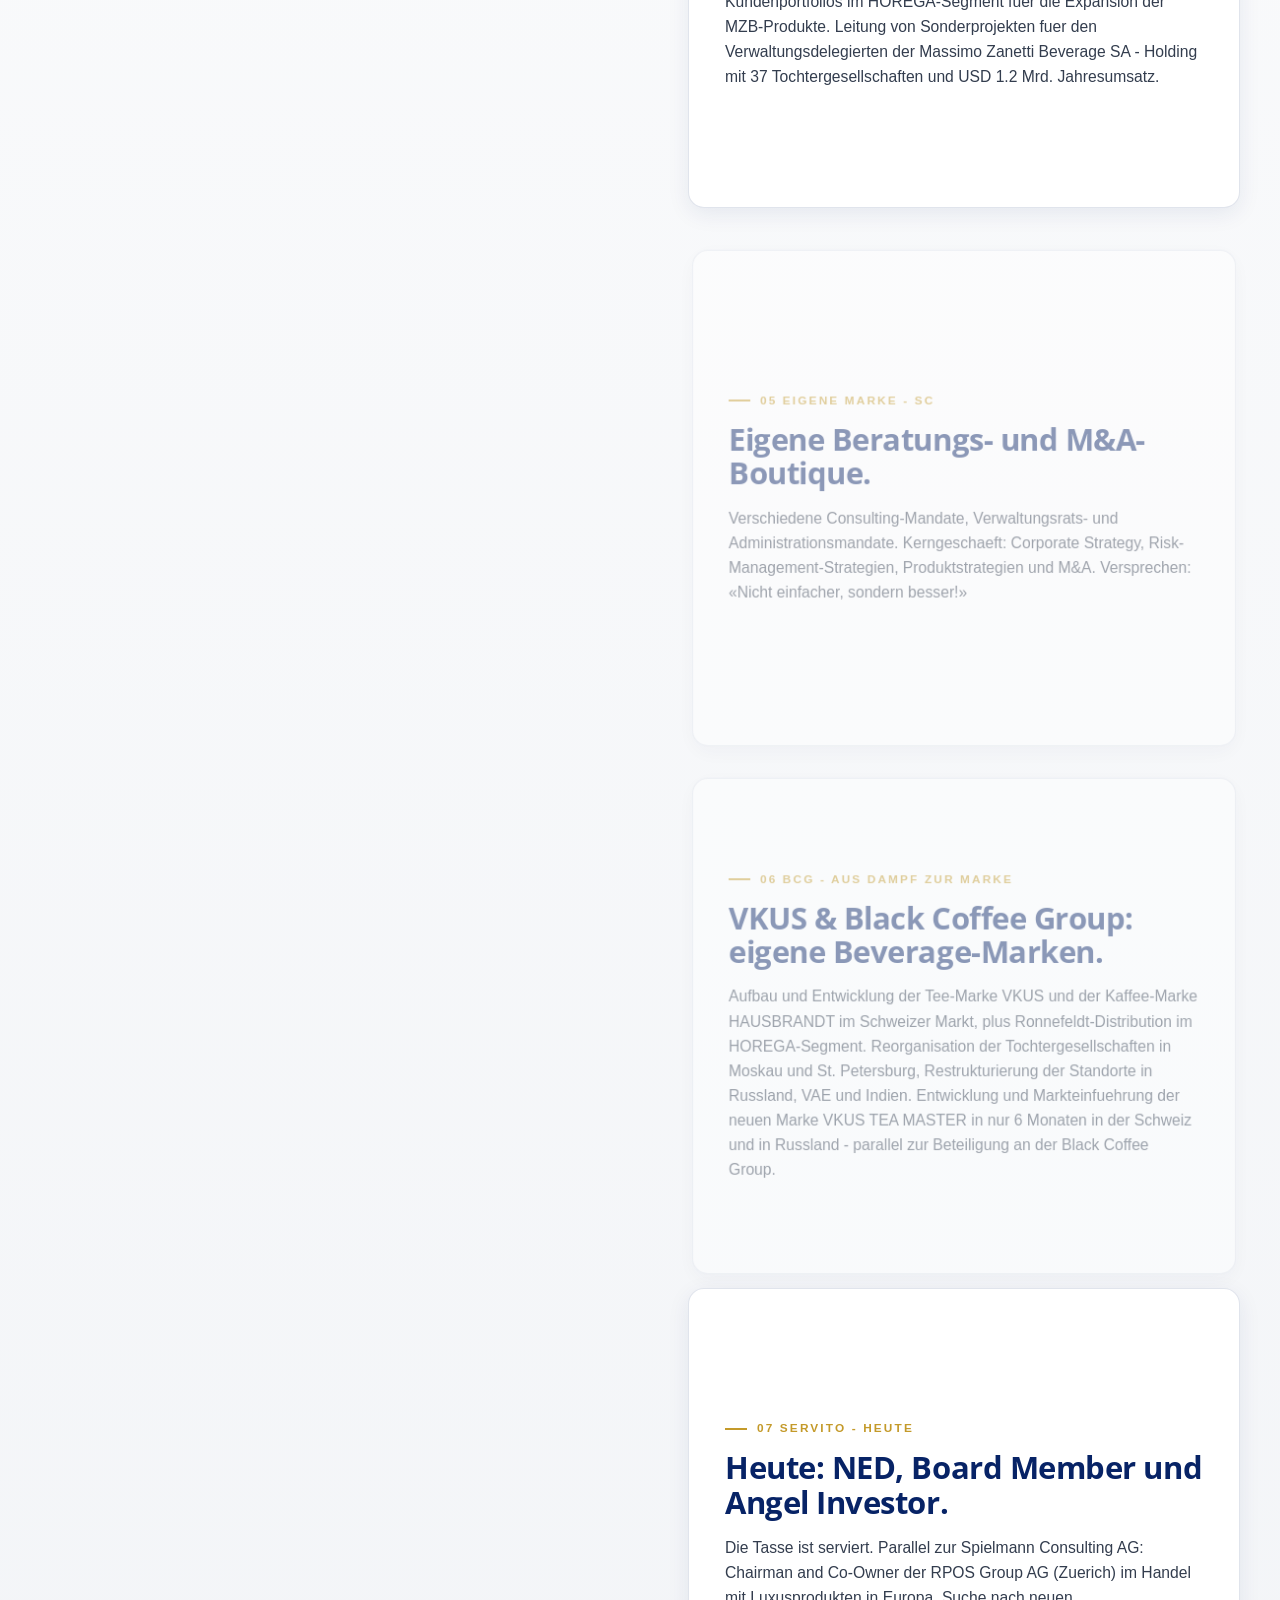
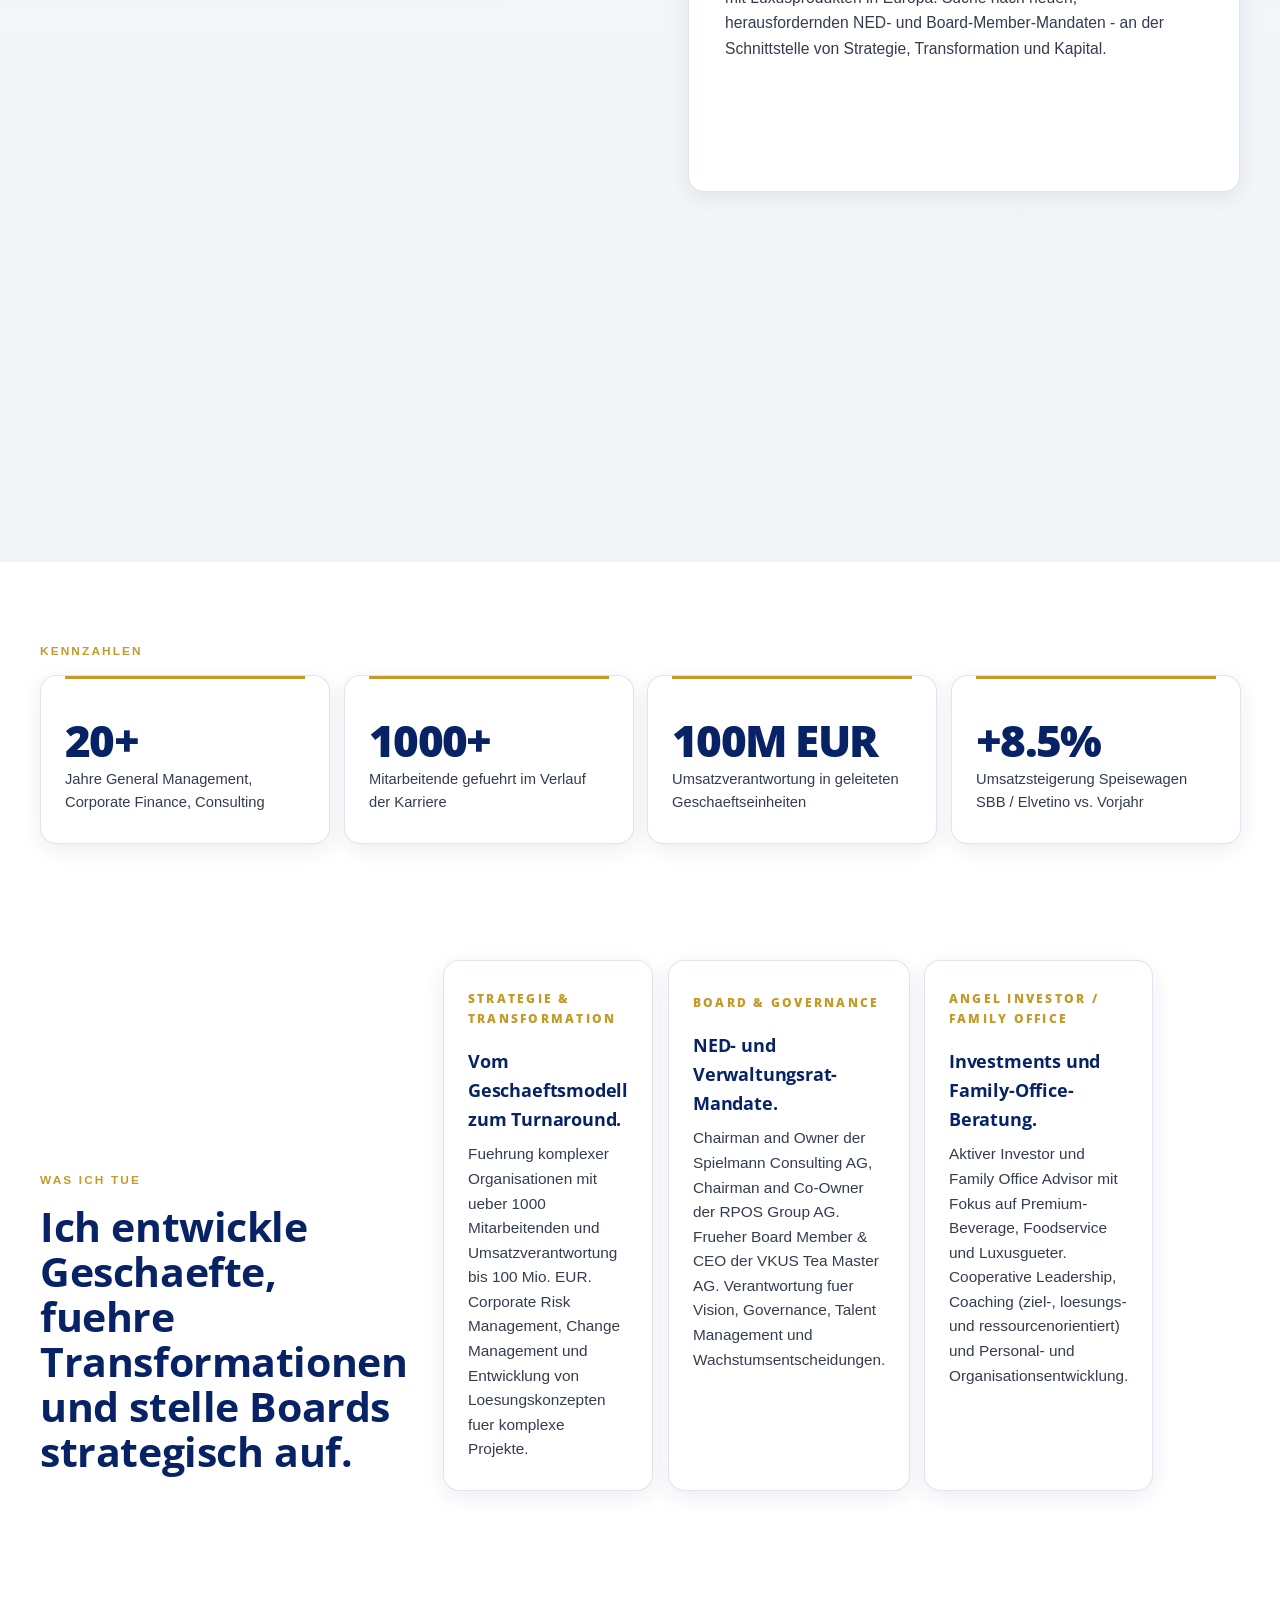
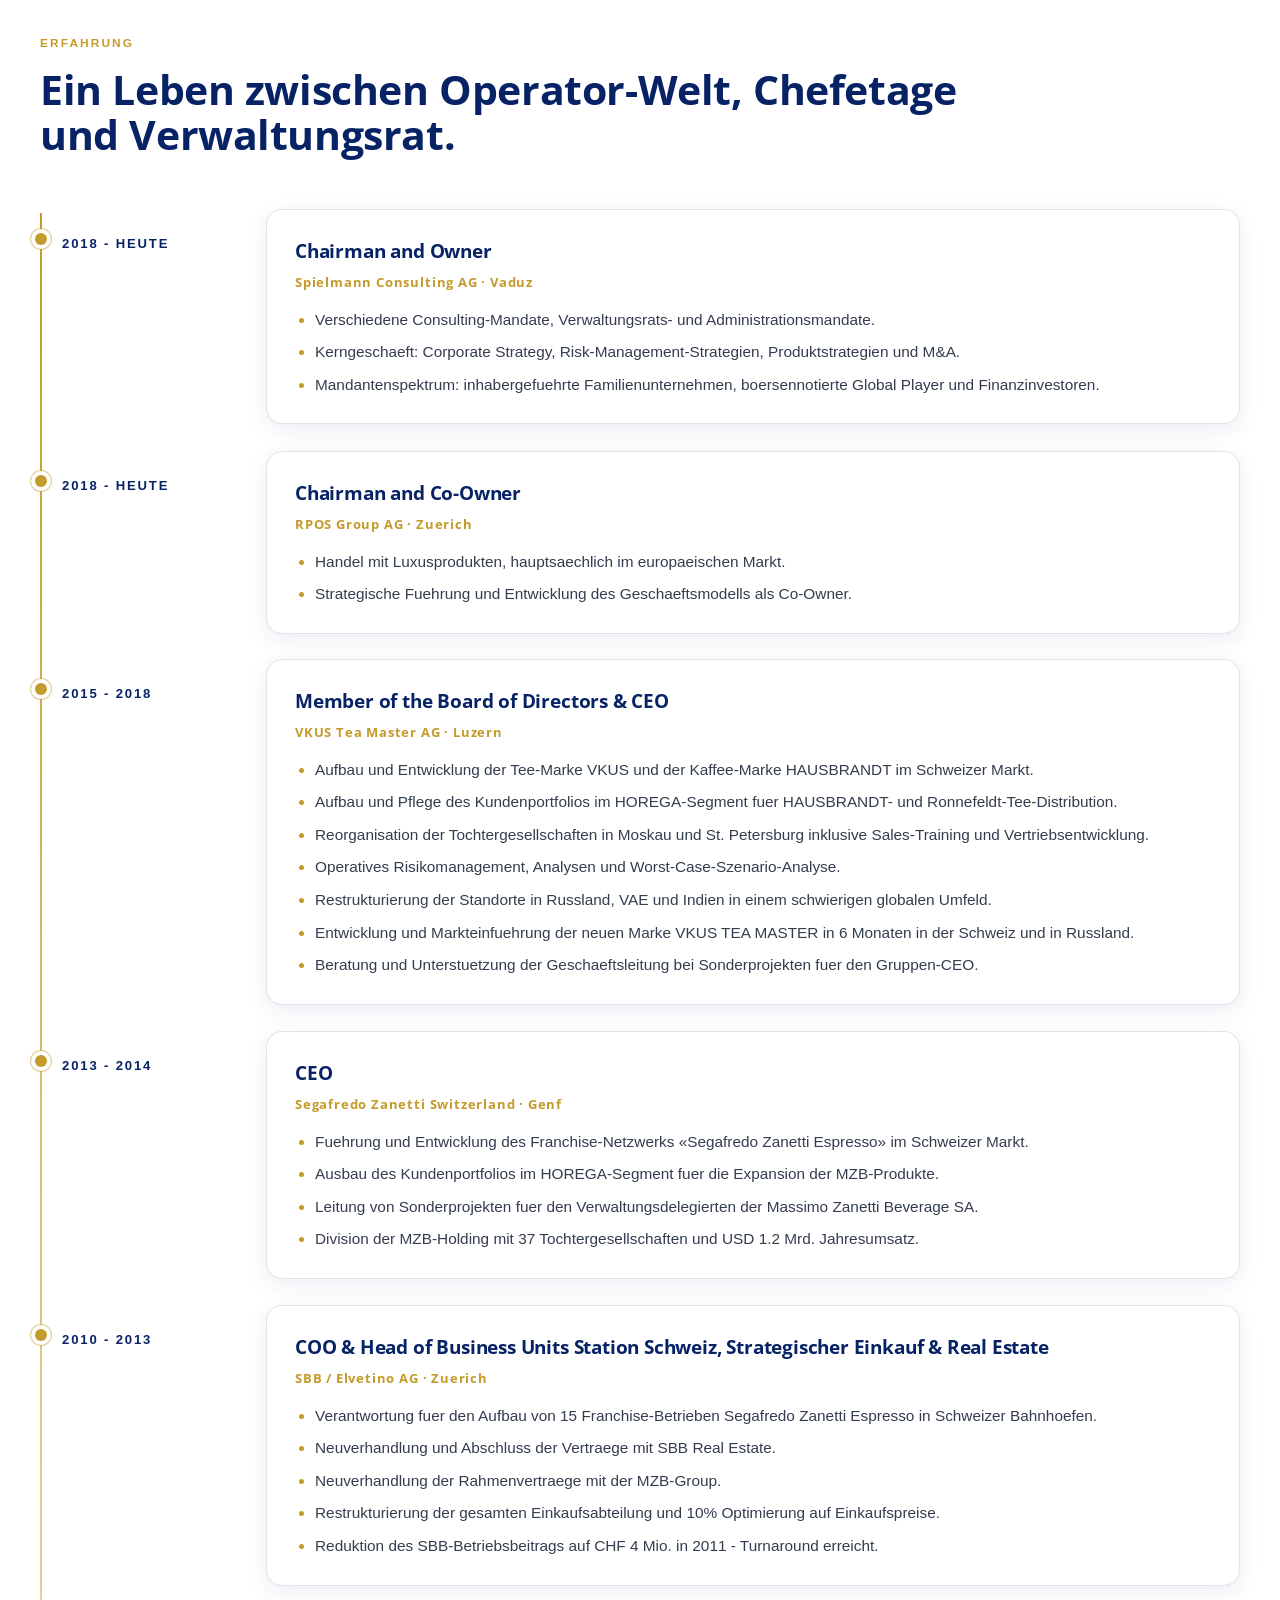
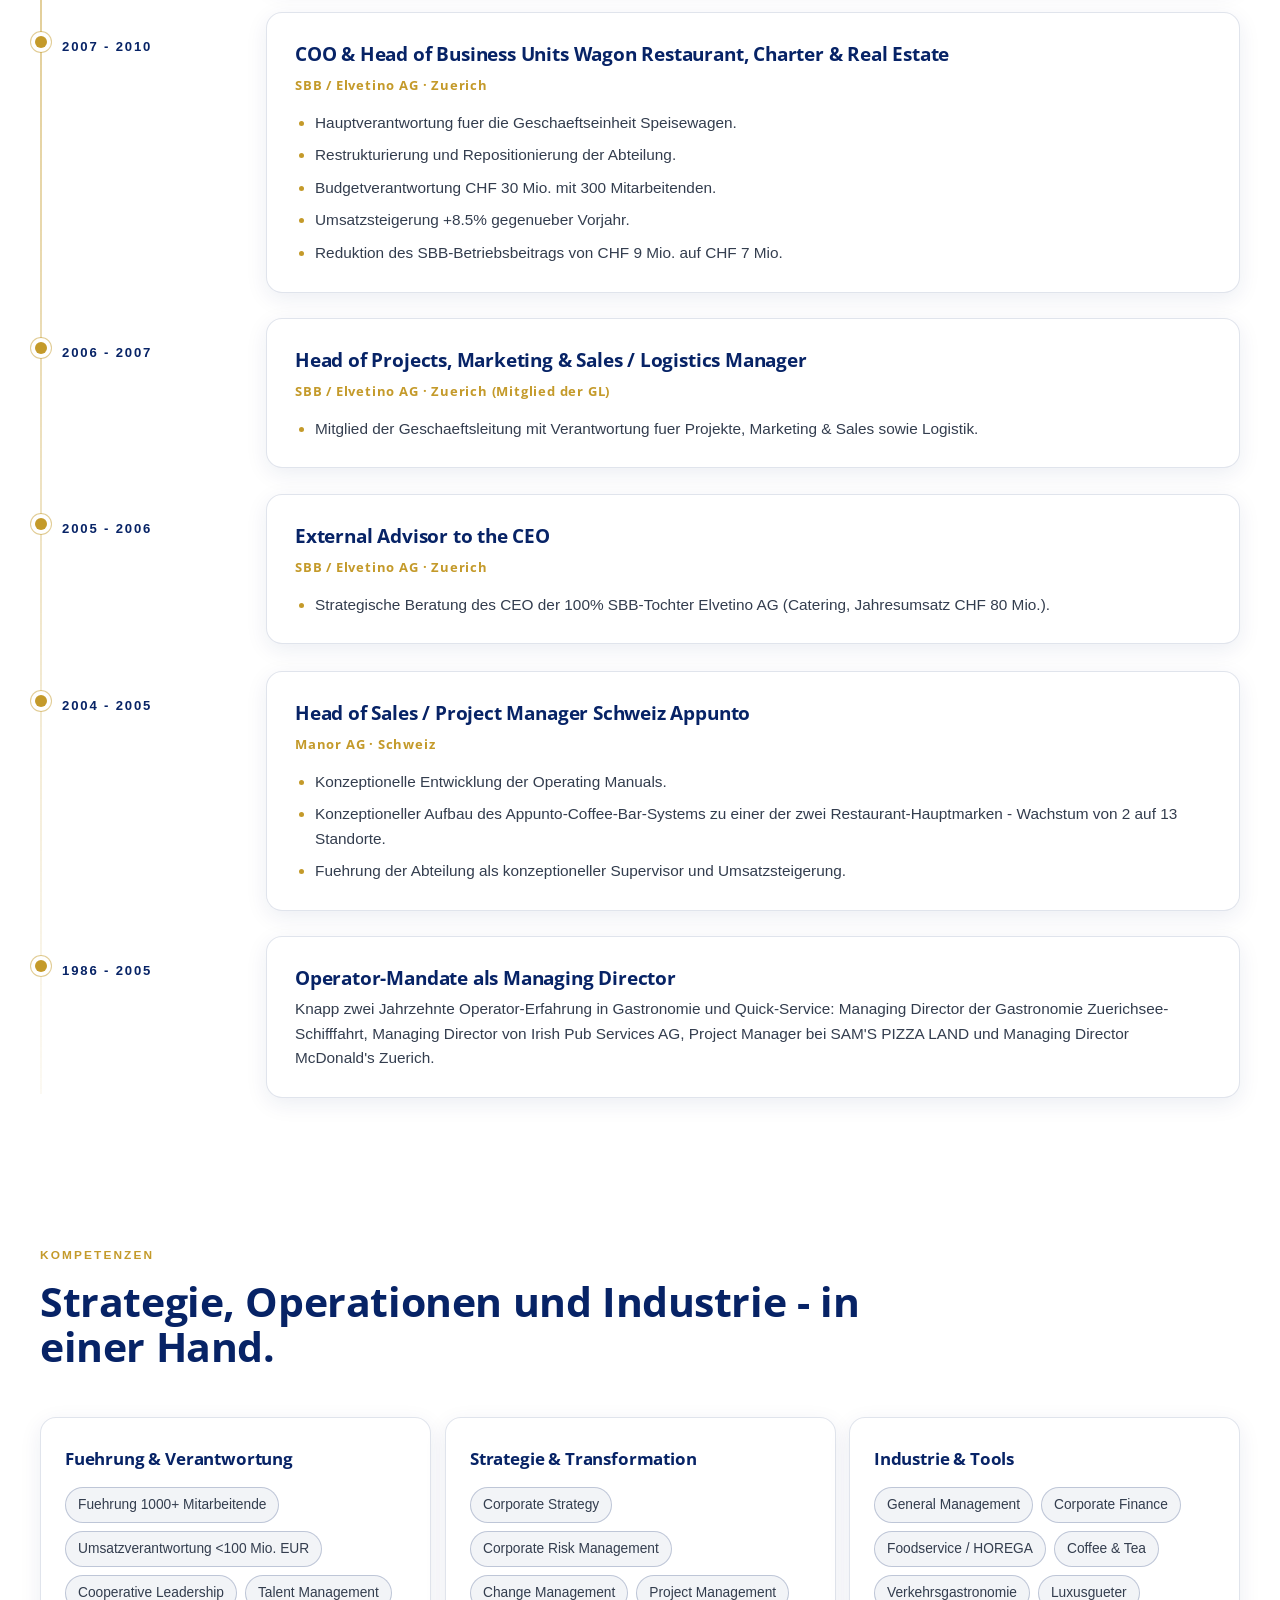
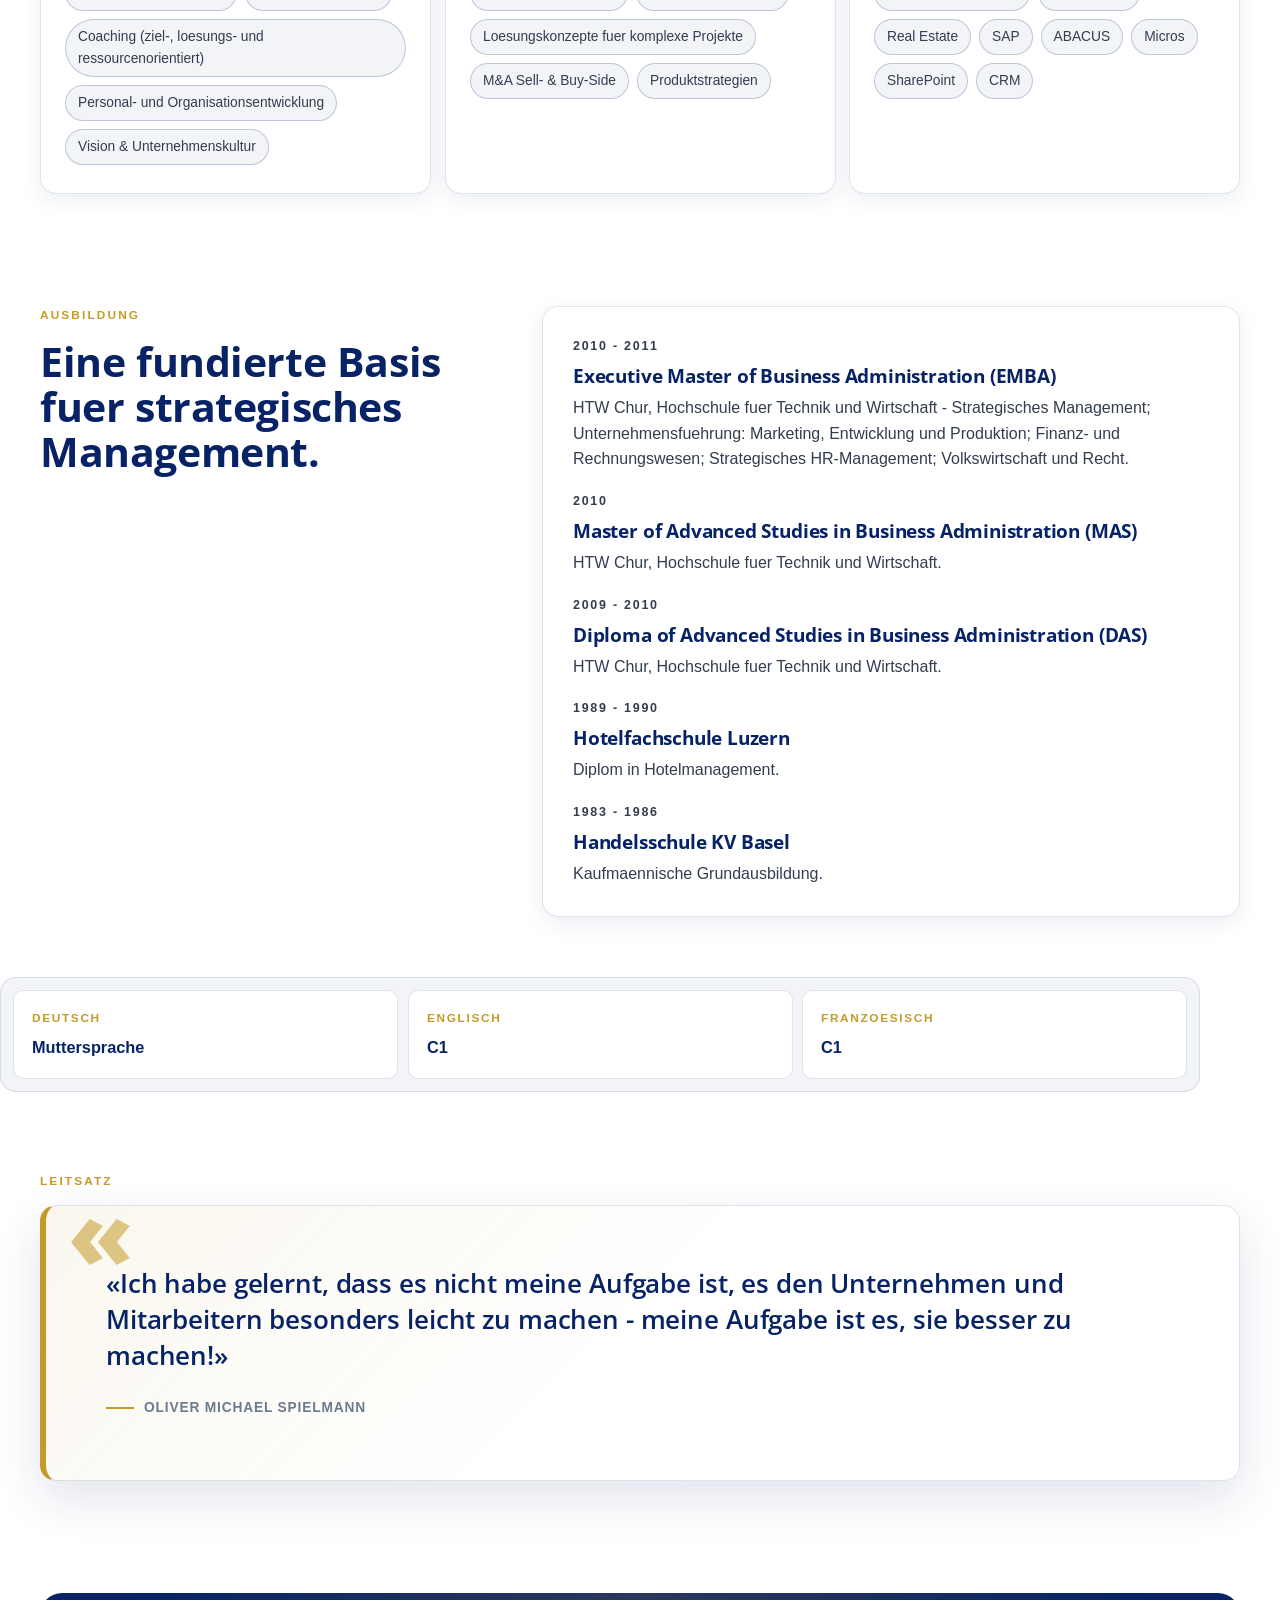
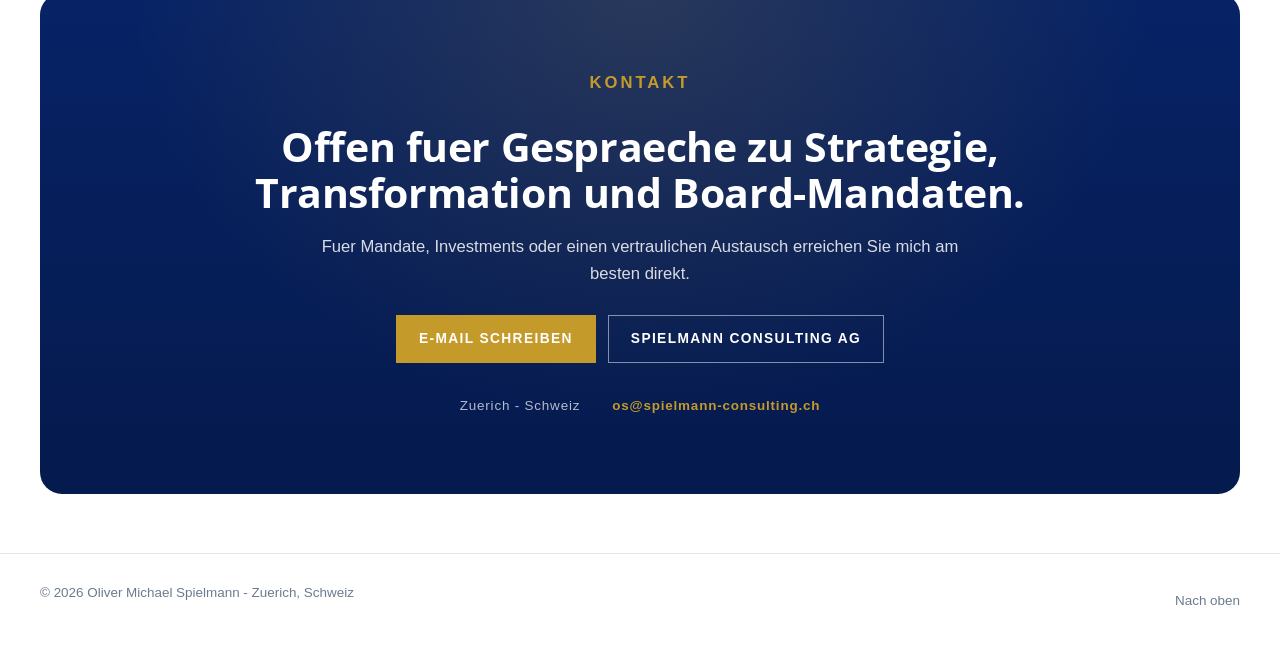
==== commit da64c1eb: "Use the official SC icon SVG paths (open-serif S) instead of a Georgia text S The previous shield us" ====
--- a/index.html
+++ b/index.html
@@ -373,42 +373,31 @@
               </g>
 
               <!-- 4. SC shield etched on the side of the cup. Appears at chapter 5
-                   (Spielmann Consulting). Geometry copied verbatim from the official
-                   shield-large-dark.svg in the Spielmann brand kit:
-                     - shield outline with the signature flat banner top corners
-                     - large serif S (Georgia 165pt)
-                     - small serif c (Georgia 56pt) at the upper right
-                     - dash mark inside the lower shield area
+                   (Spielmann Consulting). The four paths are copied verbatim from
+                   the official Spielmann_Consulting_Kit/02_Icon/Vector/Icon.svg:
+                     - the open-serif "S" with deliberate gaps at the top and
+                       bottom (the signature SC mark, NOT a generic Georgia S)
+                     - the shield outline with banner top and tapered bottom
+                     - the small serif "c" sitting outside the shield at upper
+                       right (where the shield's right edge becomes its tab)
+                     - the dash rectangle BELOW the shield, fully outside it
                    Rendered in gold (#C49A2A) - the brand secondary colour - so it
                    reads as a refined gold-foil engraving on the dark espresso
-                   surface of the cup. The brew-layer--art opacity ramp ties the
-                   reveal to chapter 5 (Spielmann Consulting). -->
+                   surface of the cup. The icon's source viewBox is "1083 -12
+                   187 235" with the icon roughly centred at (1175, 105) in source
+                   coords; we scale by 0.42 and translate so the icon centres at
+                   (200, 230) in the cup viewBox. -->
               <g class="brew-layer brew-layer--art">
-                <g transform="translate(200 230) scale(0.42)" class="cup-shield">
-                  <!-- Soft outer glow for emboss feel -->
-                  <g opacity="0.35" filter="url(#cupShadow)">
-                    <path d="M -110,-130 L -110,-103 L -94,-103 L -94,-130 L 94,-130 L 94,-103 L 110,-103 L 110,-130 L 110,42 Q 110,132 0,158 Q -110,132 -110,42 Z"
-                          fill="none" stroke="rgba(0, 0, 0, 0.7)" stroke-width="2.8" stroke-linejoin="round"/>
-                  </g>
-
-                  <!-- Shield outline - gold engraving on the cup surface -->
-                  <path d="M -110,-130 L -110,-103 L -94,-103 L -94,-130 L 94,-130 L 94,-103 L 110,-103 L 110,-130 L 110,42 Q 110,132 0,158 Q -110,132 -110,42 Z"
-                        fill="none" stroke="#C49A2A" stroke-width="3.2" stroke-linejoin="round"
-                        opacity="0.95"/>
-
-                  <!-- Large serif S (Georgia 165pt) -->
-                  <text x="-8" y="38" font-family="Georgia, 'Times New Roman', Palatino, serif"
-                        font-size="165" font-weight="400" fill="#C49A2A" text-anchor="middle"
-                        opacity="0.95">S</text>
-
-                  <!-- Small serif c (Georgia 56pt) at the upper right -->
-                  <text x="58" y="14" font-family="Georgia, 'Times New Roman', Palatino, serif"
-                        font-size="56" font-weight="400" fill="#C49A2A" text-anchor="middle"
-                        opacity="0.95">c</text>
-
-                  <!-- Dash mark in the lower shield area -->
-                  <line x1="-16" y1="110" x2="16" y2="110" stroke="#C49A2A" stroke-width="3.2" stroke-linecap="round"
-                        opacity="0.95"/>
+                <g transform="translate(-389.5 178.5) scale(0.5)" class="cup-shield"
+                   fill="#C49A2A" opacity="0.95">
+                  <!-- The signature open-serif S of the SC mark -->
+                  <path d="M1172.32,137.03c-21.8,0-30.45-11.57-30.78-26.13h-6.87v30.56h6.87v-11.42c5.68,8.34,15.17,13.5,31.1,13.5,17.89,0,34.06-10.18,34.06-30.77,0-19.37-12.27-23.96-34.89-29.6-21.58-5.38-26.54-9.6-27.68-19.69-1.53-13.43,9.04-23.56,25.25-23.89,12.74-.26,26.89,6.4,27.49,19.9v4.8h6.87v-4.77h0s0,0,0,0v-23.89h-6.87v8.42c-5.27-6.73-13.71-10.92-27.96-10.95-17.63-.04-32.3,12.47-31.65,30.09.51,14,12.39,22.24,33.29,26.49,20.93,4.26,29.99,9.93,29.99,23.65,0,14.49-12.54,23.72-28.22,23.72Z"/>
+                  <!-- Shield outline with banner top and tapered bottom -->
+                  <path d="M1239.53,131.02c0,1.7-.26,3.34-.77,4.86-2.58,7.75-14.81,34.19-63.77,48.9-2.62.79-5.37.78-7.97-.02-17.72-5.44-49.43-18.56-62.8-45.25-1.08-2.16-1.66-4.58-1.66-7V4.94h136.87v48.88h4.94V4.94h8.37V0h-163.5v4.94h8.38v127.58c0,3.18.75,6.36,2.18,9.21,14.19,28.33,47.3,42.08,65.77,47.76,1.78.55,3.62.82,5.46.82s3.62-.26,5.38-.79c7.13-2.14,21.1-6.98,34.63-15.28,16.81-10.33,27.72-22.7,32.41-36.78.68-2.03,1.02-4.19,1.02-6.42v-27.54h-4.94v27.54Z"/>
+                  <!-- The small serif c at the upper right -->
+                  <path d="M1253.63,88.22c-2.9,3.56-7.19,5.59-11.78,5.59-8.37,0-15.17-6.78-15.17-15.12s6.81-15.12,15.17-15.12c4.4,0,8.58,1.9,11.47,5.22l3.73-3.24c-3.82-4.4-9.36-6.92-15.2-6.92-11.09,0-20.11,9-20.11,20.05s9.02,20.05,20.11,20.05c6.08,0,11.77-2.7,15.61-7.41l-3.83-3.12Z"/>
+                  <!-- Dash rectangle below the shield -->
+                  <rect x="1161.61" y="205.47" width="18.67" height="4.94"/>
                 </g>
               </g>
 
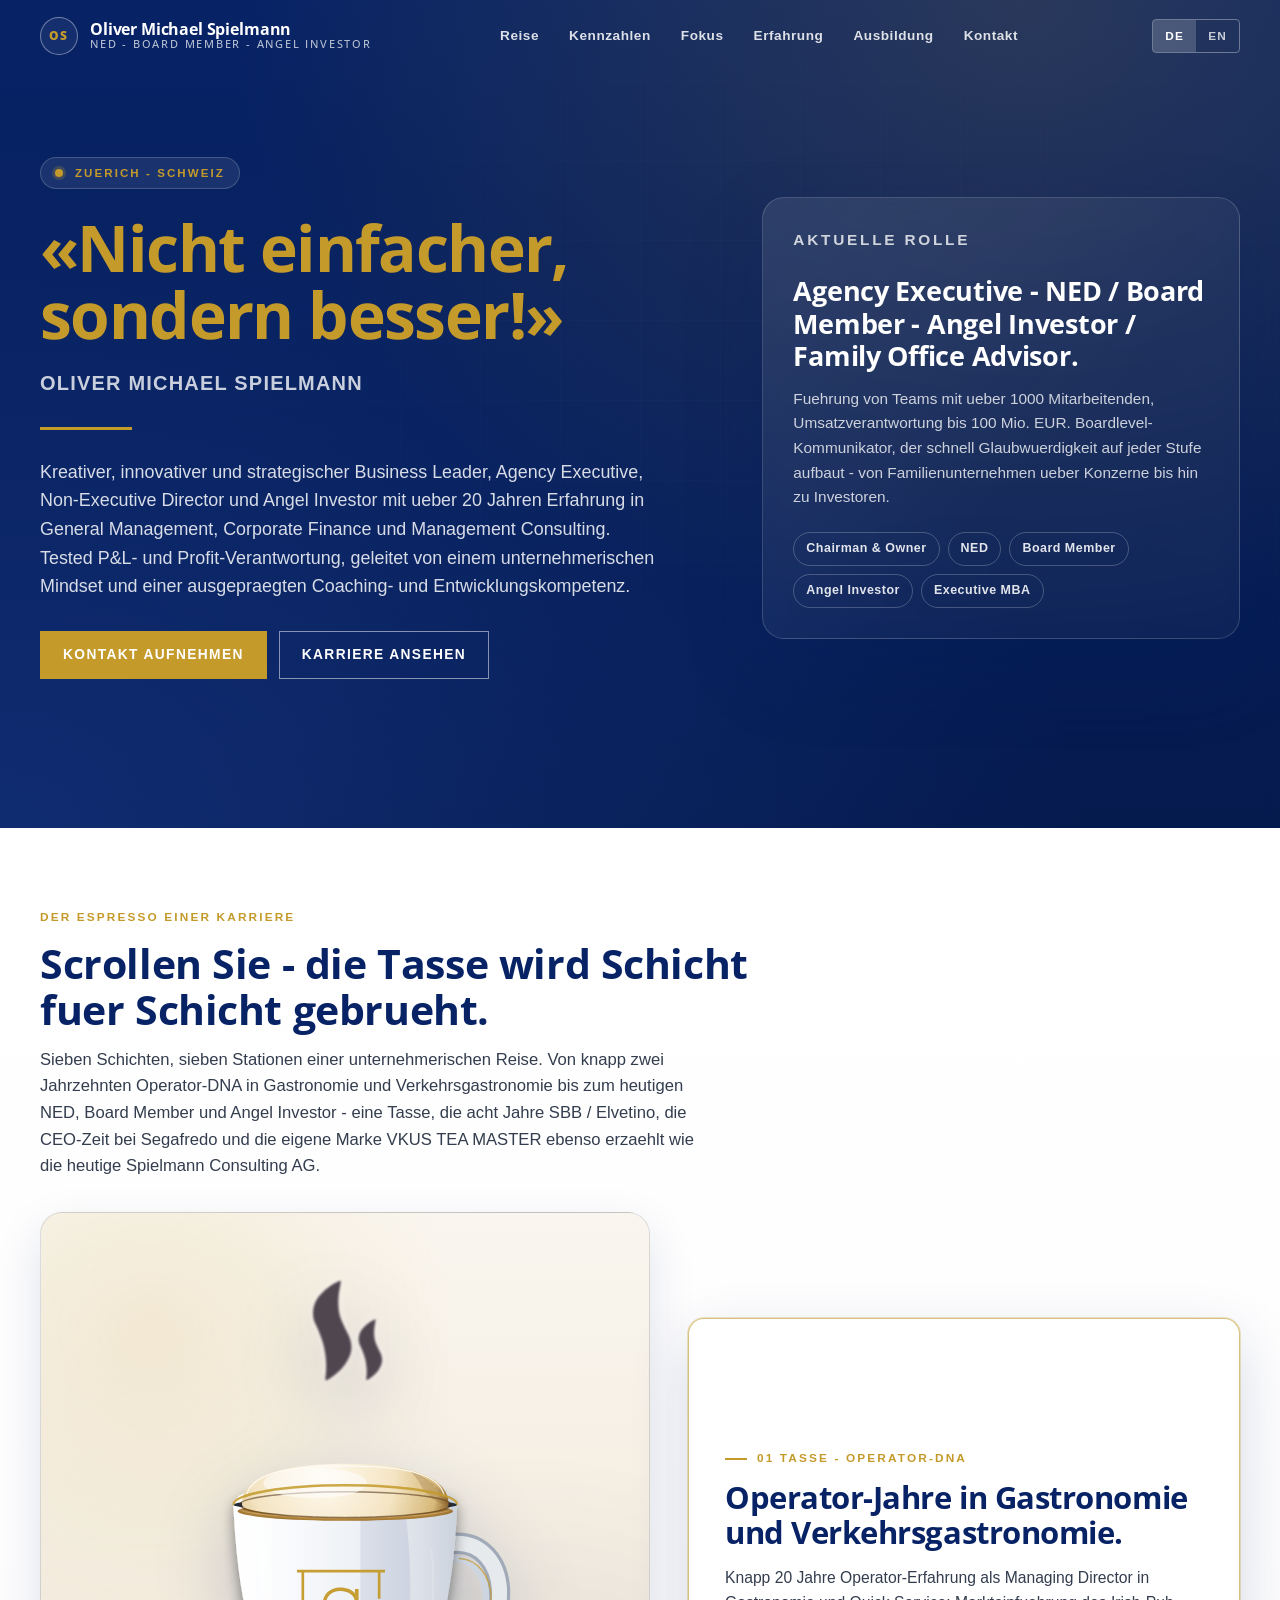
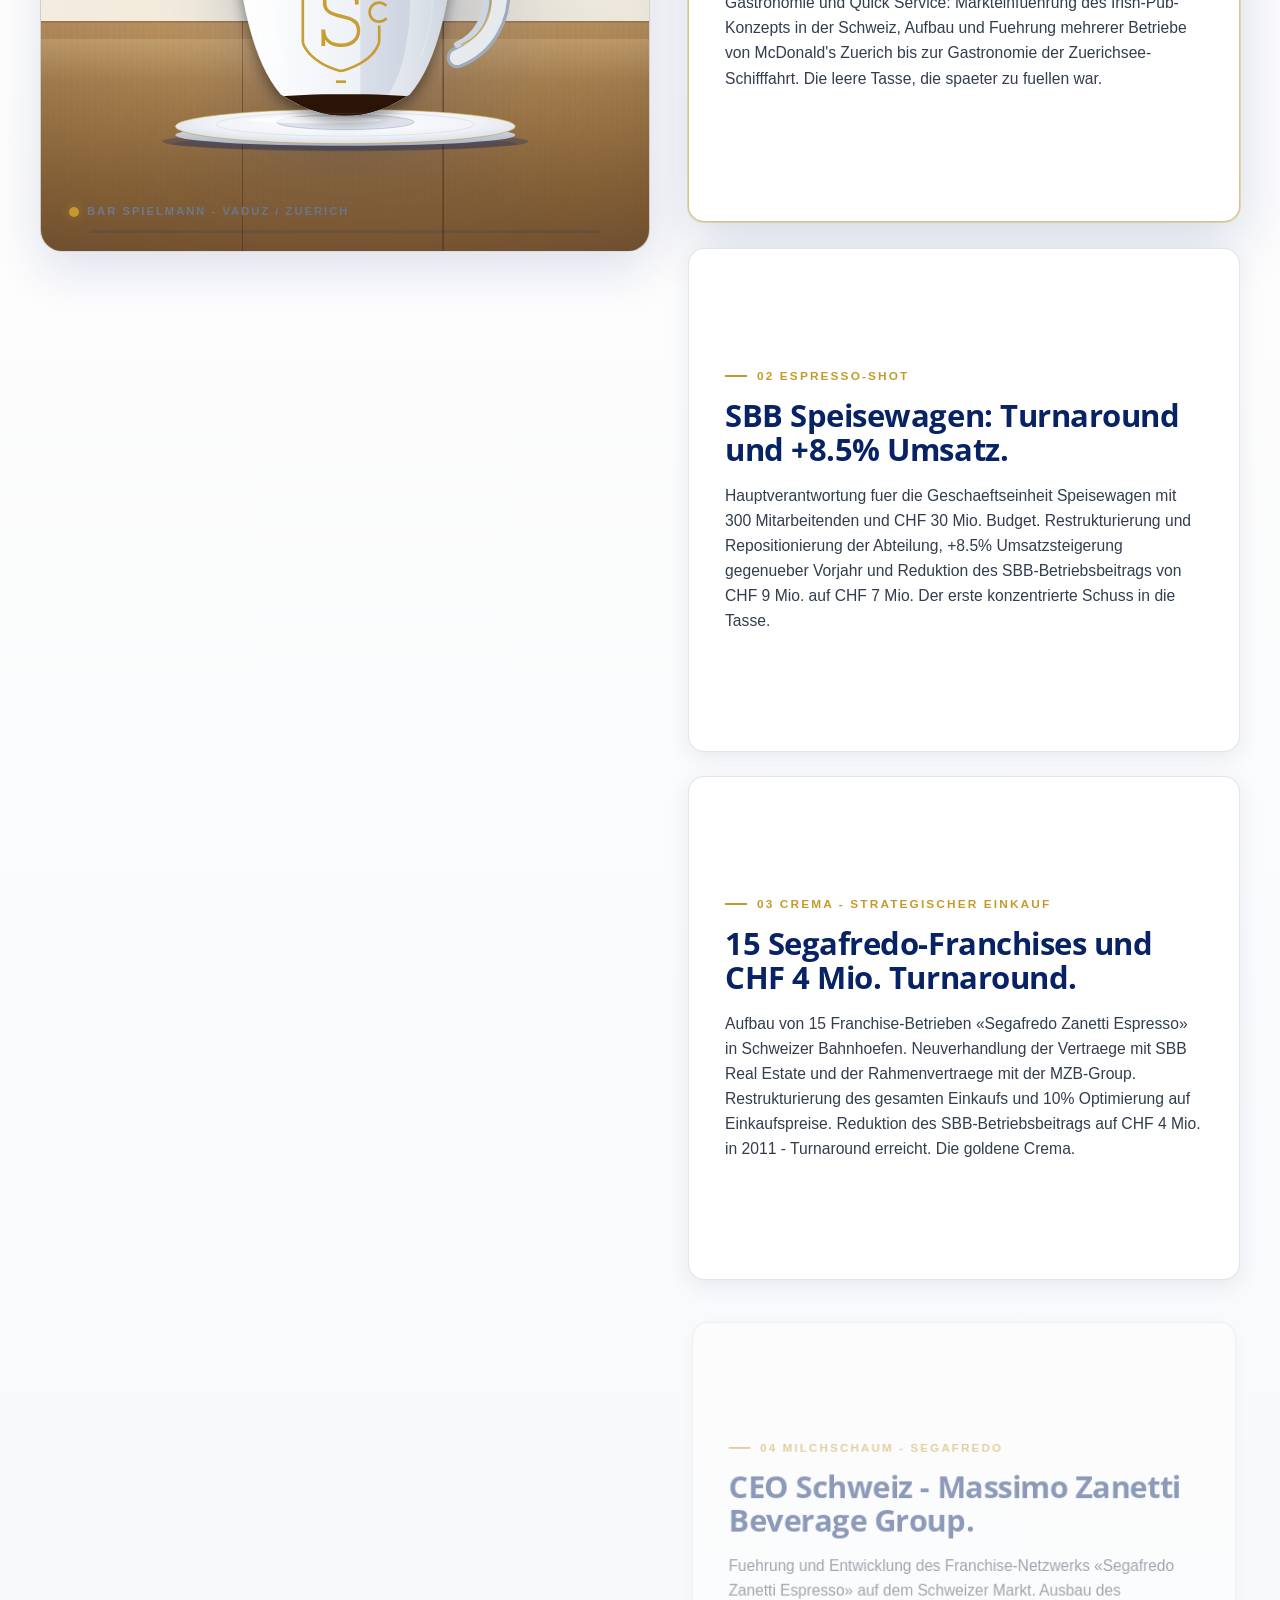
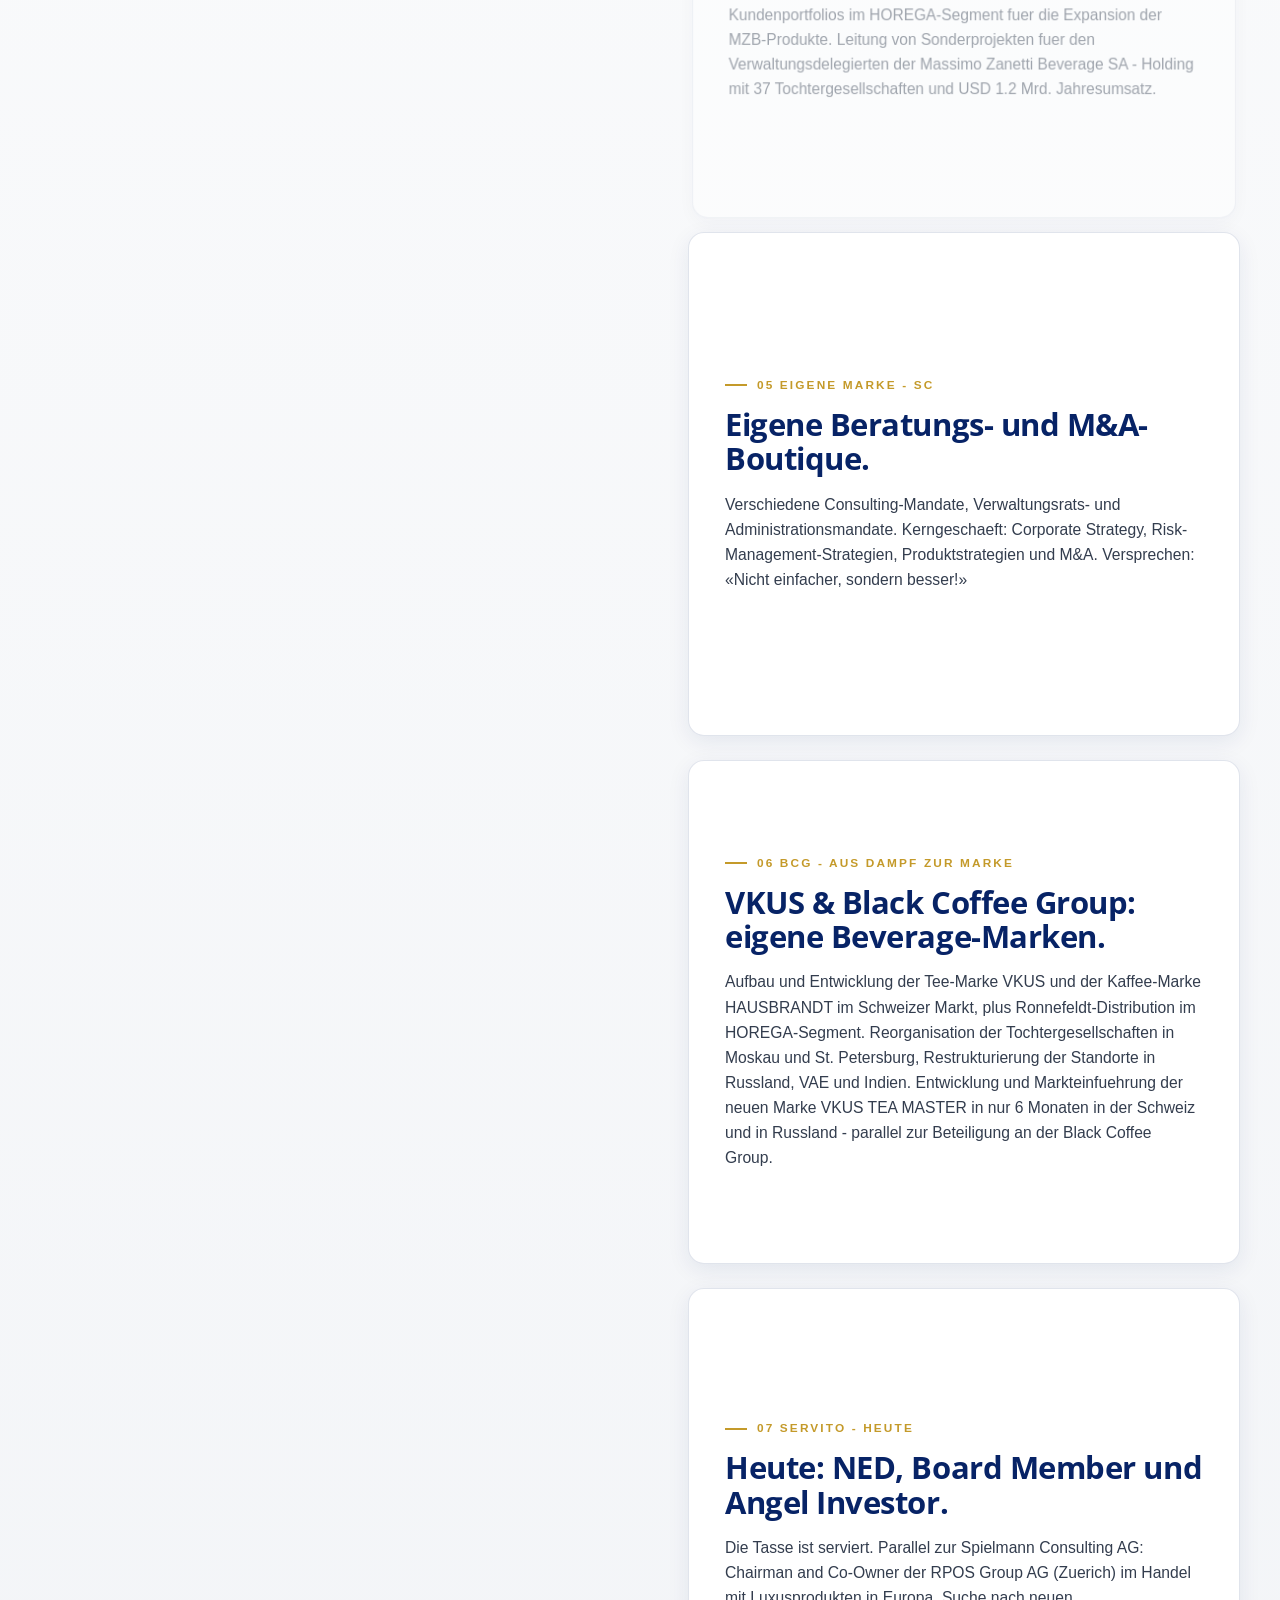
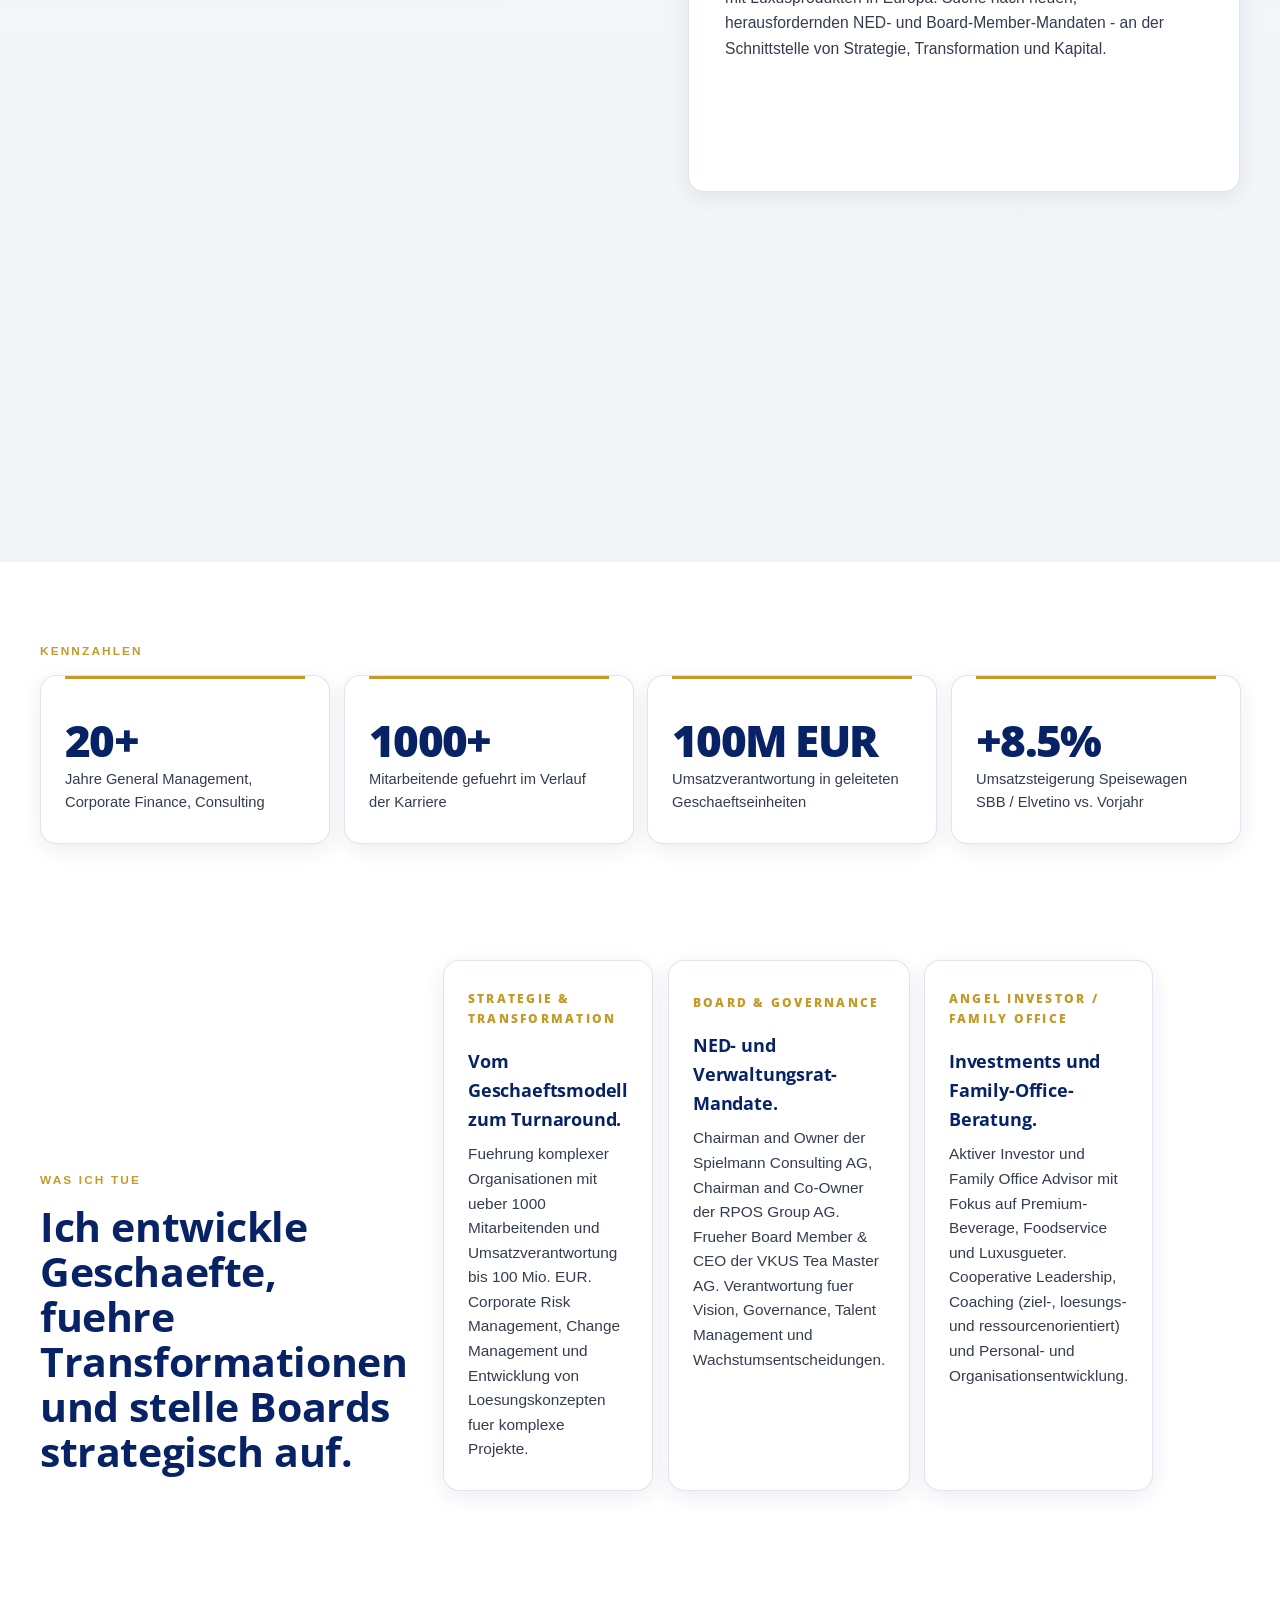
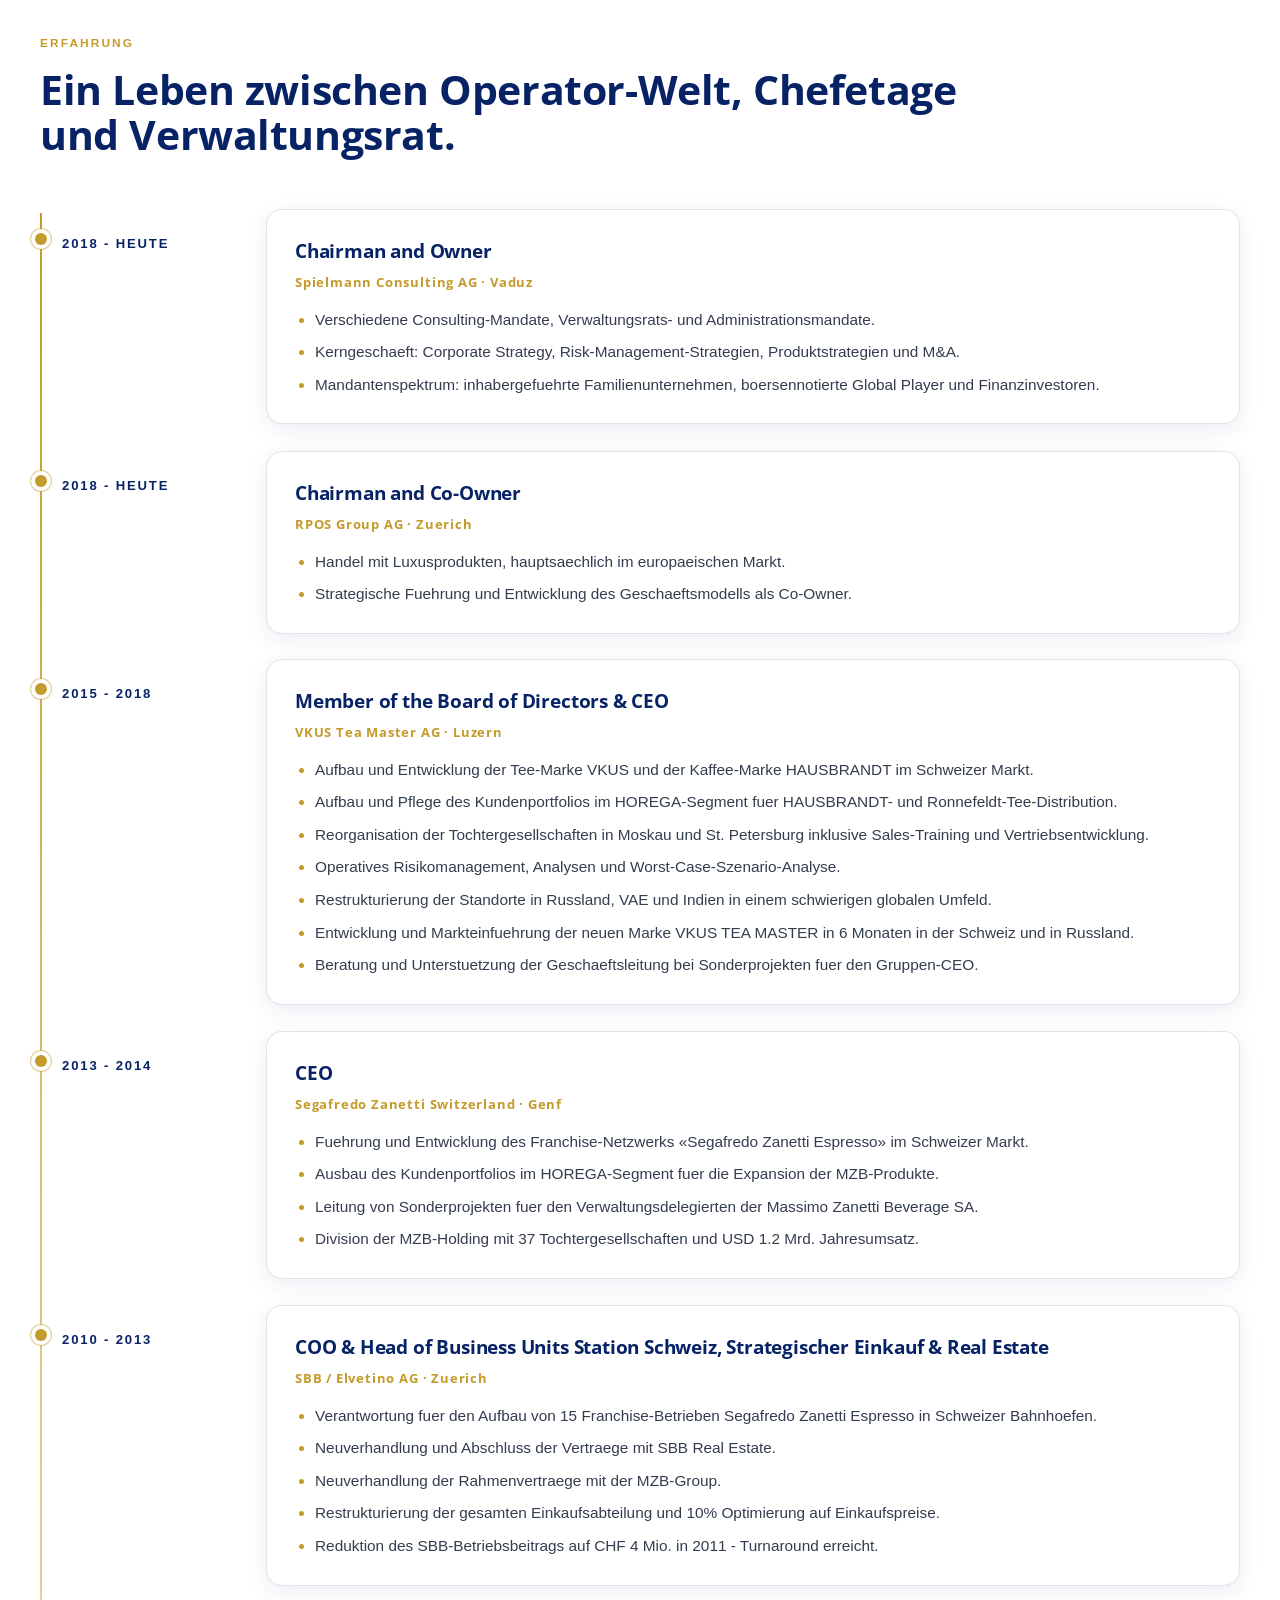
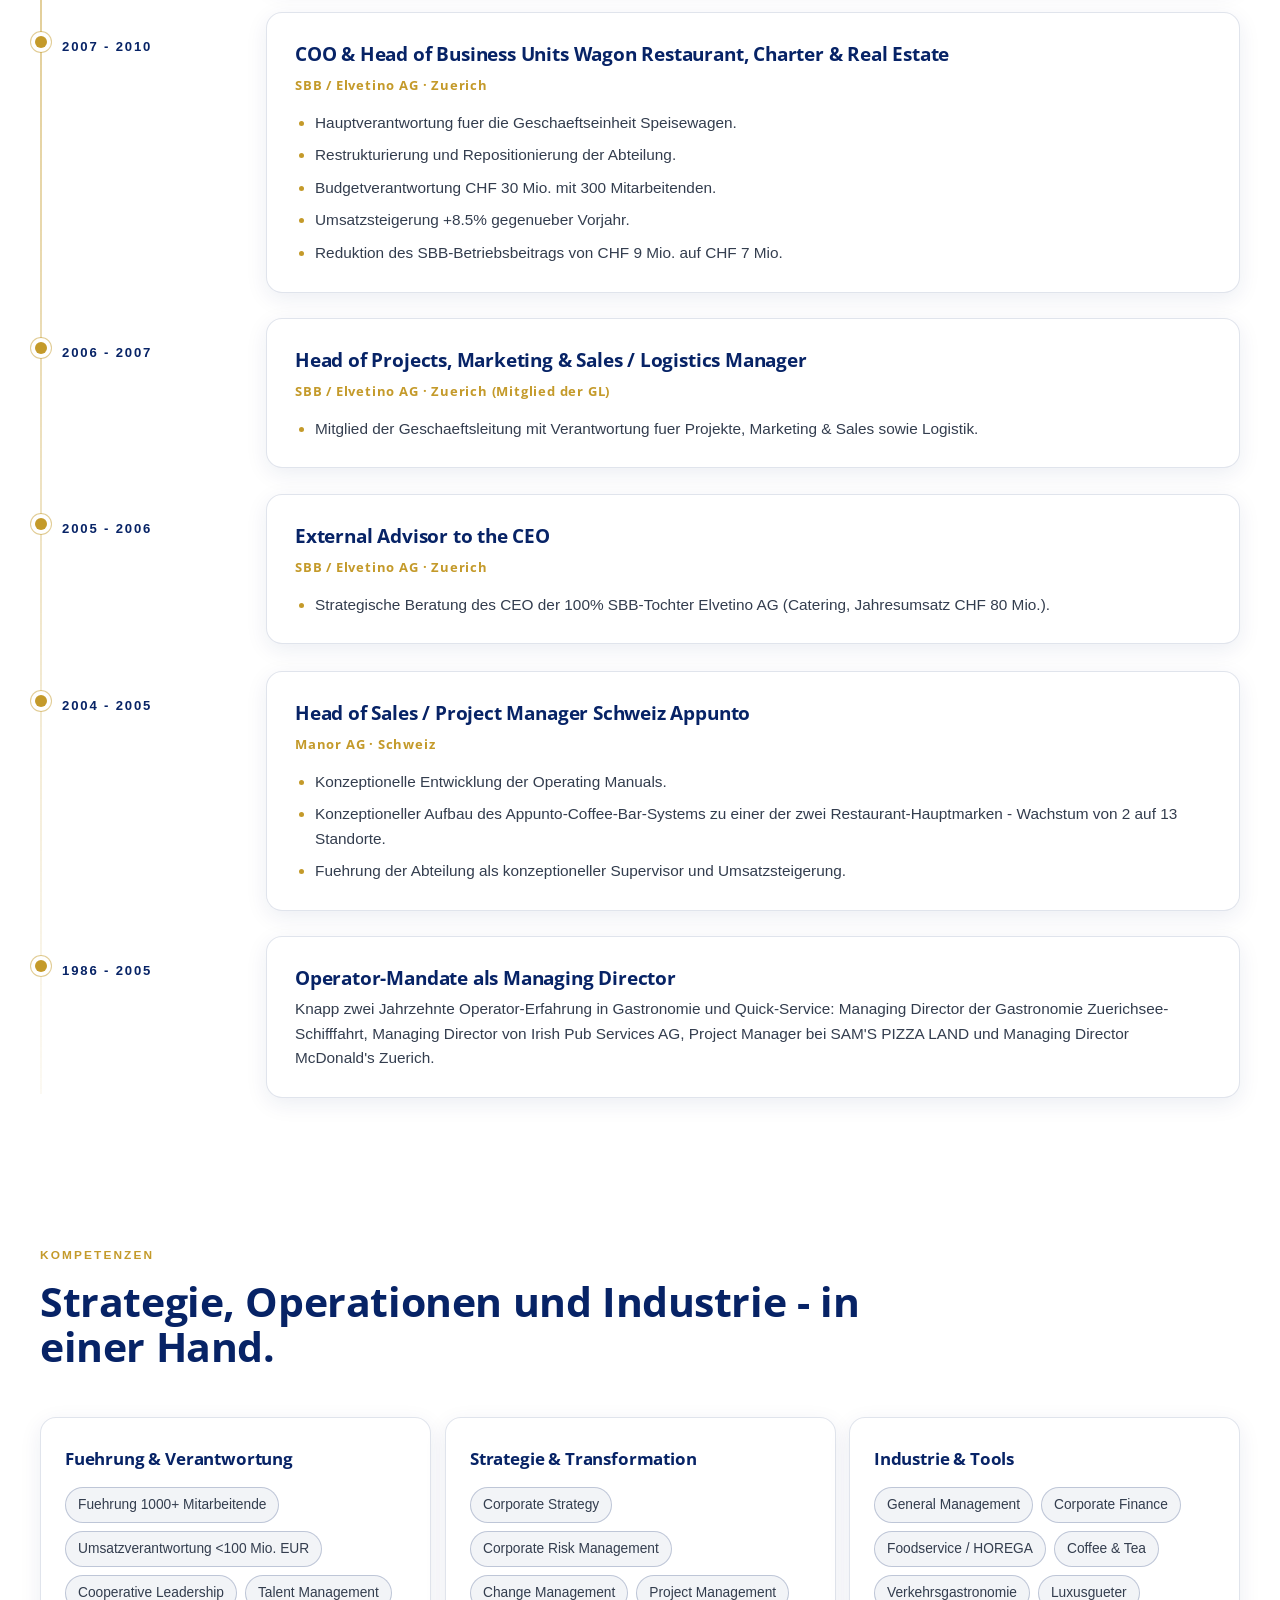
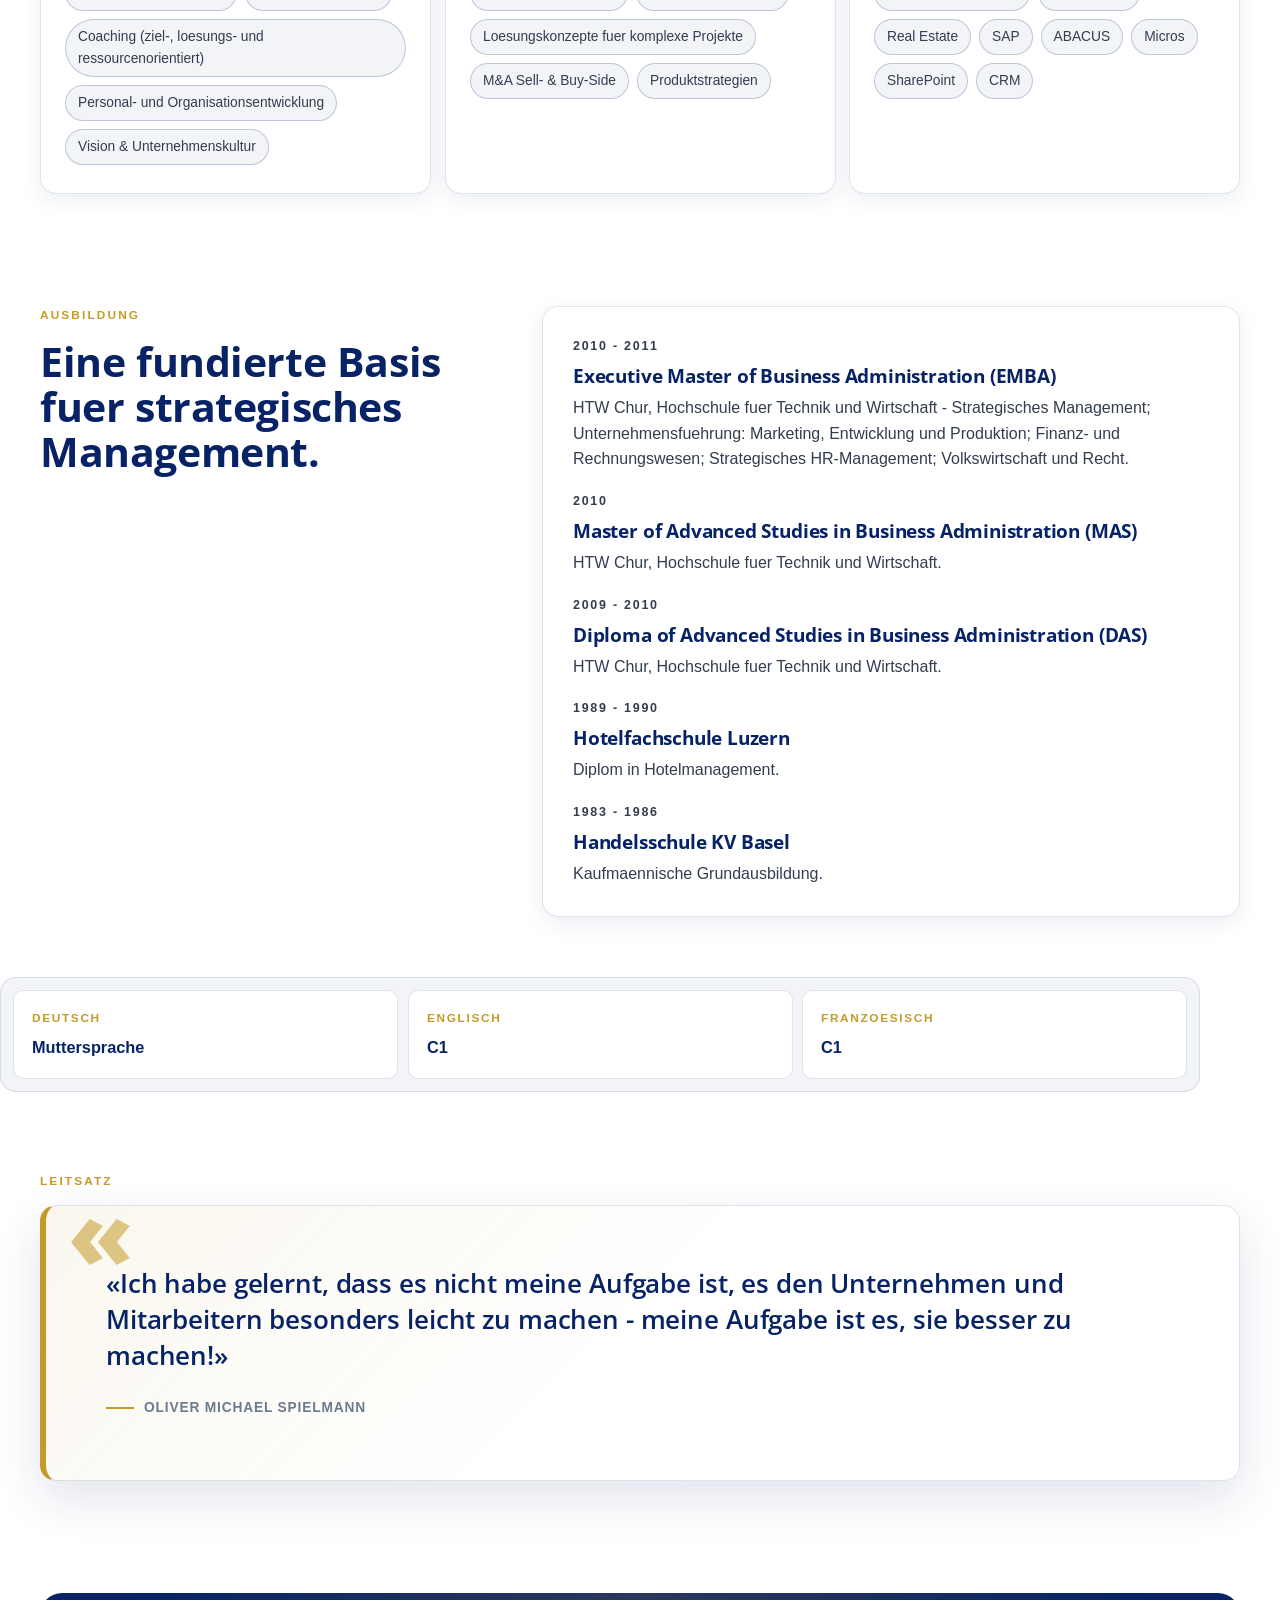
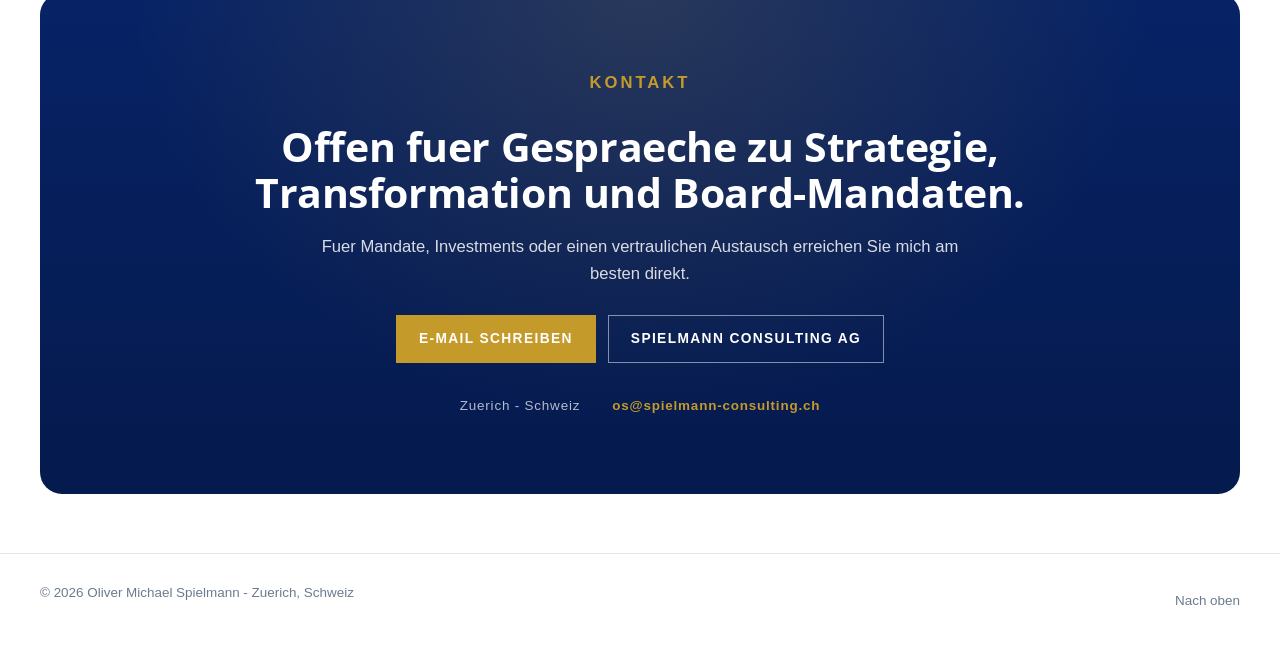
==== commit 3b376ebb: "Mobile: keep cup stage sticky and visible while scrolling chapter cards On phone the chapter cards w" ====
--- a/index.html
+++ b/index.html
@@ -22,7 +22,7 @@
   <link rel="preconnect" href="https://fonts.googleapis.com">
   <link rel="preconnect" href="https://fonts.gstatic.com" crossorigin>
   <link href="https://fonts.googleapis.com/css2?family=Open+Sans:wght@400;600;700;800&display=swap" rel="stylesheet">
-  <link rel="stylesheet" href="styles.css?v=23">
+  <link rel="stylesheet" href="styles.css?v=24">
 </head>
 <body>
   <a class="skip-link" href="#main-content" data-de="Zum Hauptinhalt springen" data-en="Skip to main content">Zum Hauptinhalt springen</a>
--- a/styles.css
+++ b/styles.css
@@ -1555,22 +1555,37 @@
   }
 
   .brew-build__layout {
+    /* Single column on mobile: the cup stage stacks above the chapters
+       list. The stage is sticky so the animation stays visible while the
+       user scrolls through the chapters; the chapter list has its own
+       z-index so cards never overlap the sticky cup. */
     grid-template-columns: 1fr;
     gap: 16px;
   }
 
   .brew-build__stage {
-    top: 86px;
-    aspect-ratio: 4 / 5;
+    /* Sticky cup stage at the top of the viewport. Capped to roughly
+       half the viewport height so the user can see both the animation
+       (top half) and the chapter being read (bottom half) at the same
+       time. z-index keeps it above the chapter cards as they scroll. */
+    position: sticky;
+    top: 76px;
+    z-index: 3;
+    aspect-ratio: auto;
     min-height: 0;
-    padding: 24px 18px 56px;
+    height: min(48vh, 460px);
+    padding: 16px 14px 24px;
   }
 
   .brew-build__cup {
-    width: min(360px, 78%);
+    width: min(280px, 70%);
   }
 
   .brew-build__chapters {
+    /* Chapters scroll BELOW the sticky stage. The z-index sits below the
+       stage so any tall chapter card never visually covers the cup. */
+    position: relative;
+    z-index: 1;
     padding: 0;
     gap: 14px;
   }
@@ -1579,6 +1594,9 @@
     min-height: auto;
     opacity: 0.7;
     transform: translateY(6px) scale(0.99);
+    /* Solid background so cards are fully opaque against any visual that
+       might bleed through from underneath. */
+    background: var(--white);
   }
 
   .brew-chapter.is-active {
@@ -1708,12 +1726,17 @@
   }
 
   .brew-build__stage {
+    /* Smaller phones: keep the sticky stage shorter so chapter cards
+       have more room. min-height is removed to honour the sticky height
+       cap from the 1024px breakpoint. */
     aspect-ratio: auto;
-    min-height: 420px;
+    min-height: 0;
+    height: min(44vh, 380px);
+    padding: 12px 12px 20px;
   }
 
   .brew-build__cup {
-    width: min(300px, 82%);
+    width: min(240px, 68%);
   }
 
   .quote-card::before {
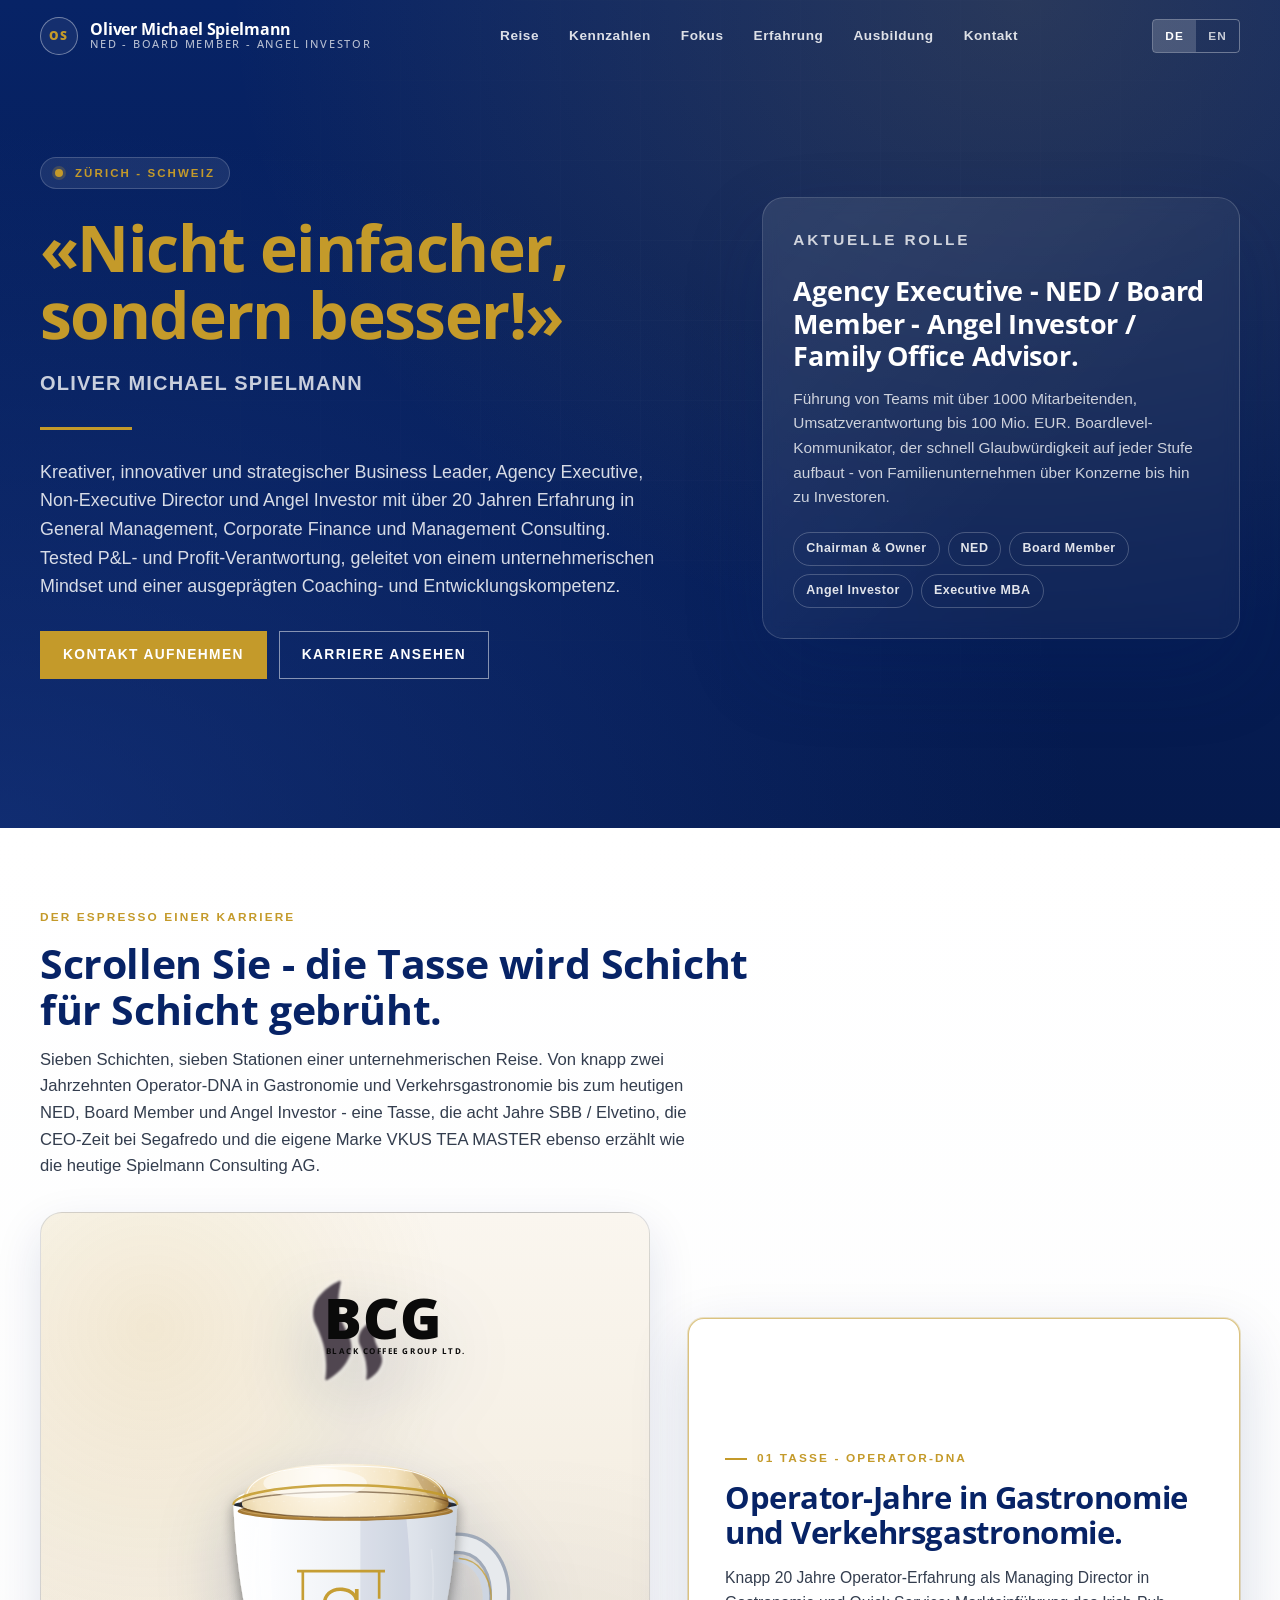
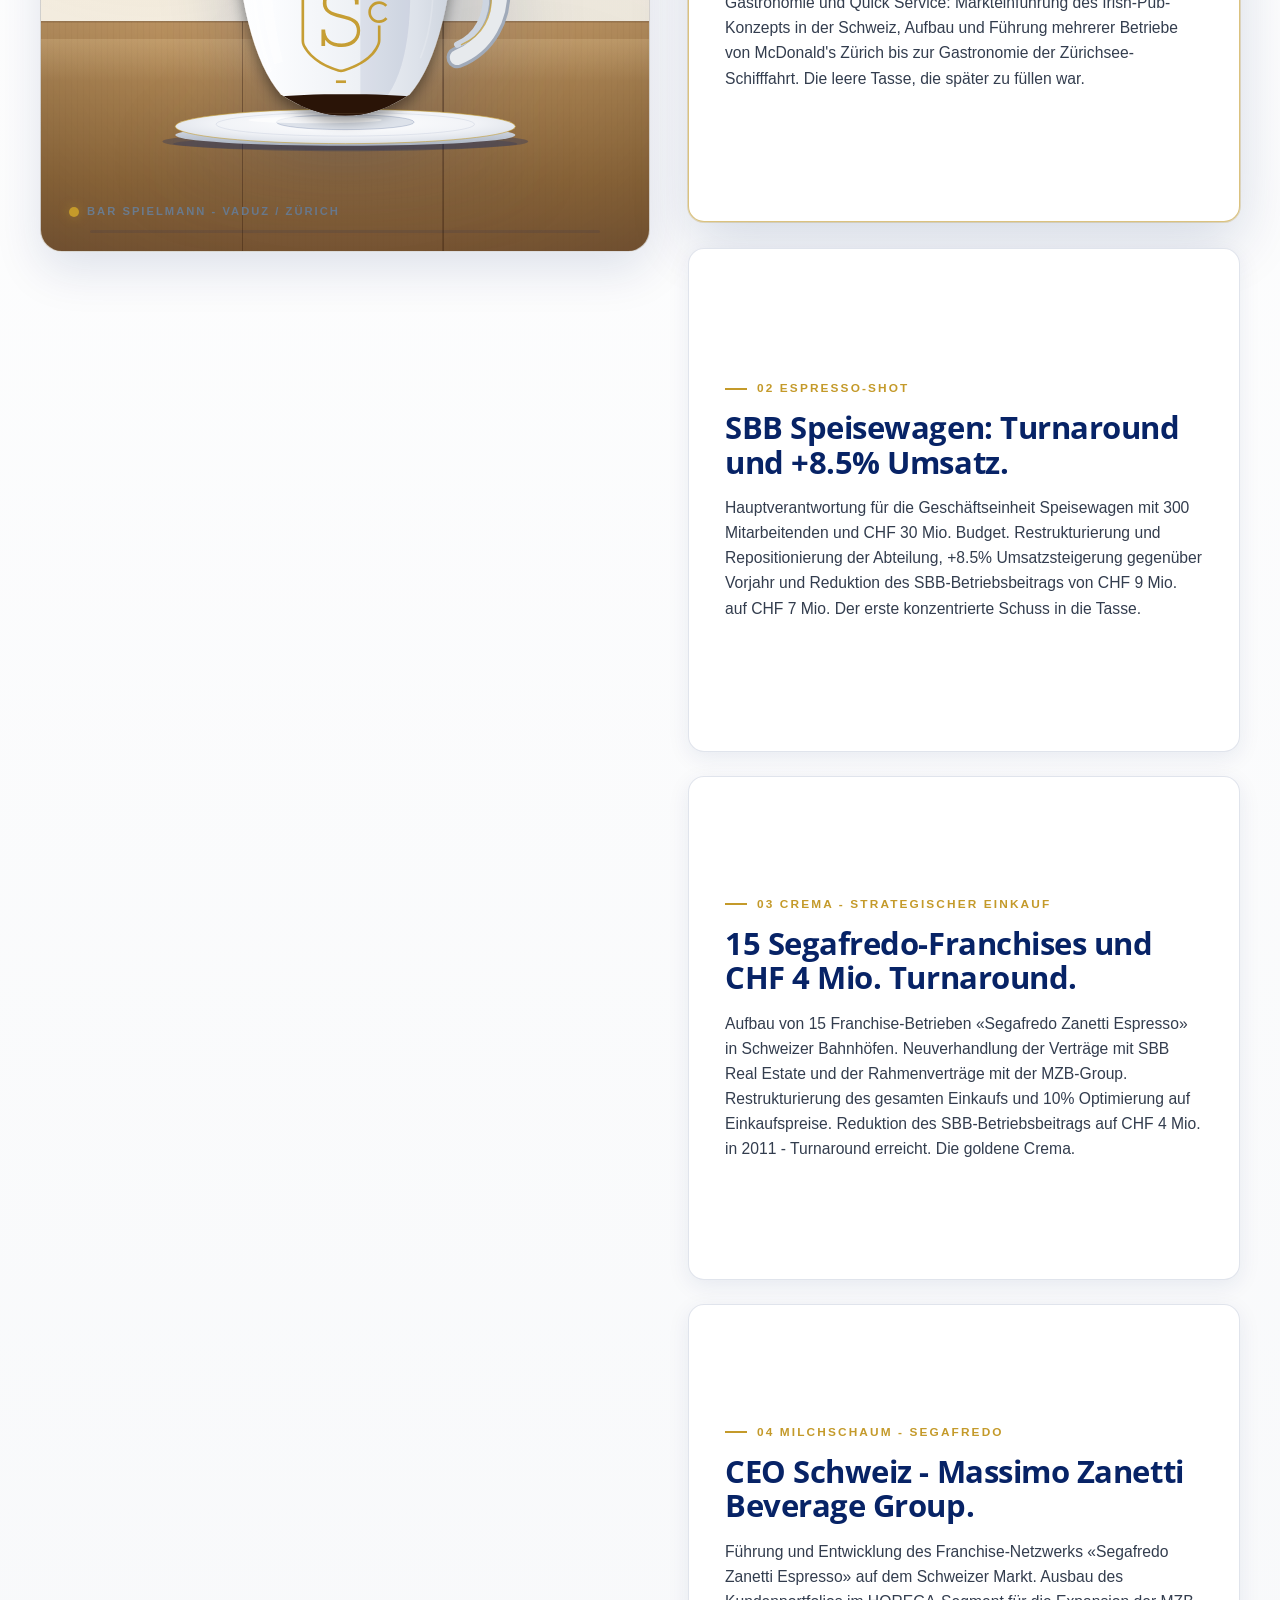
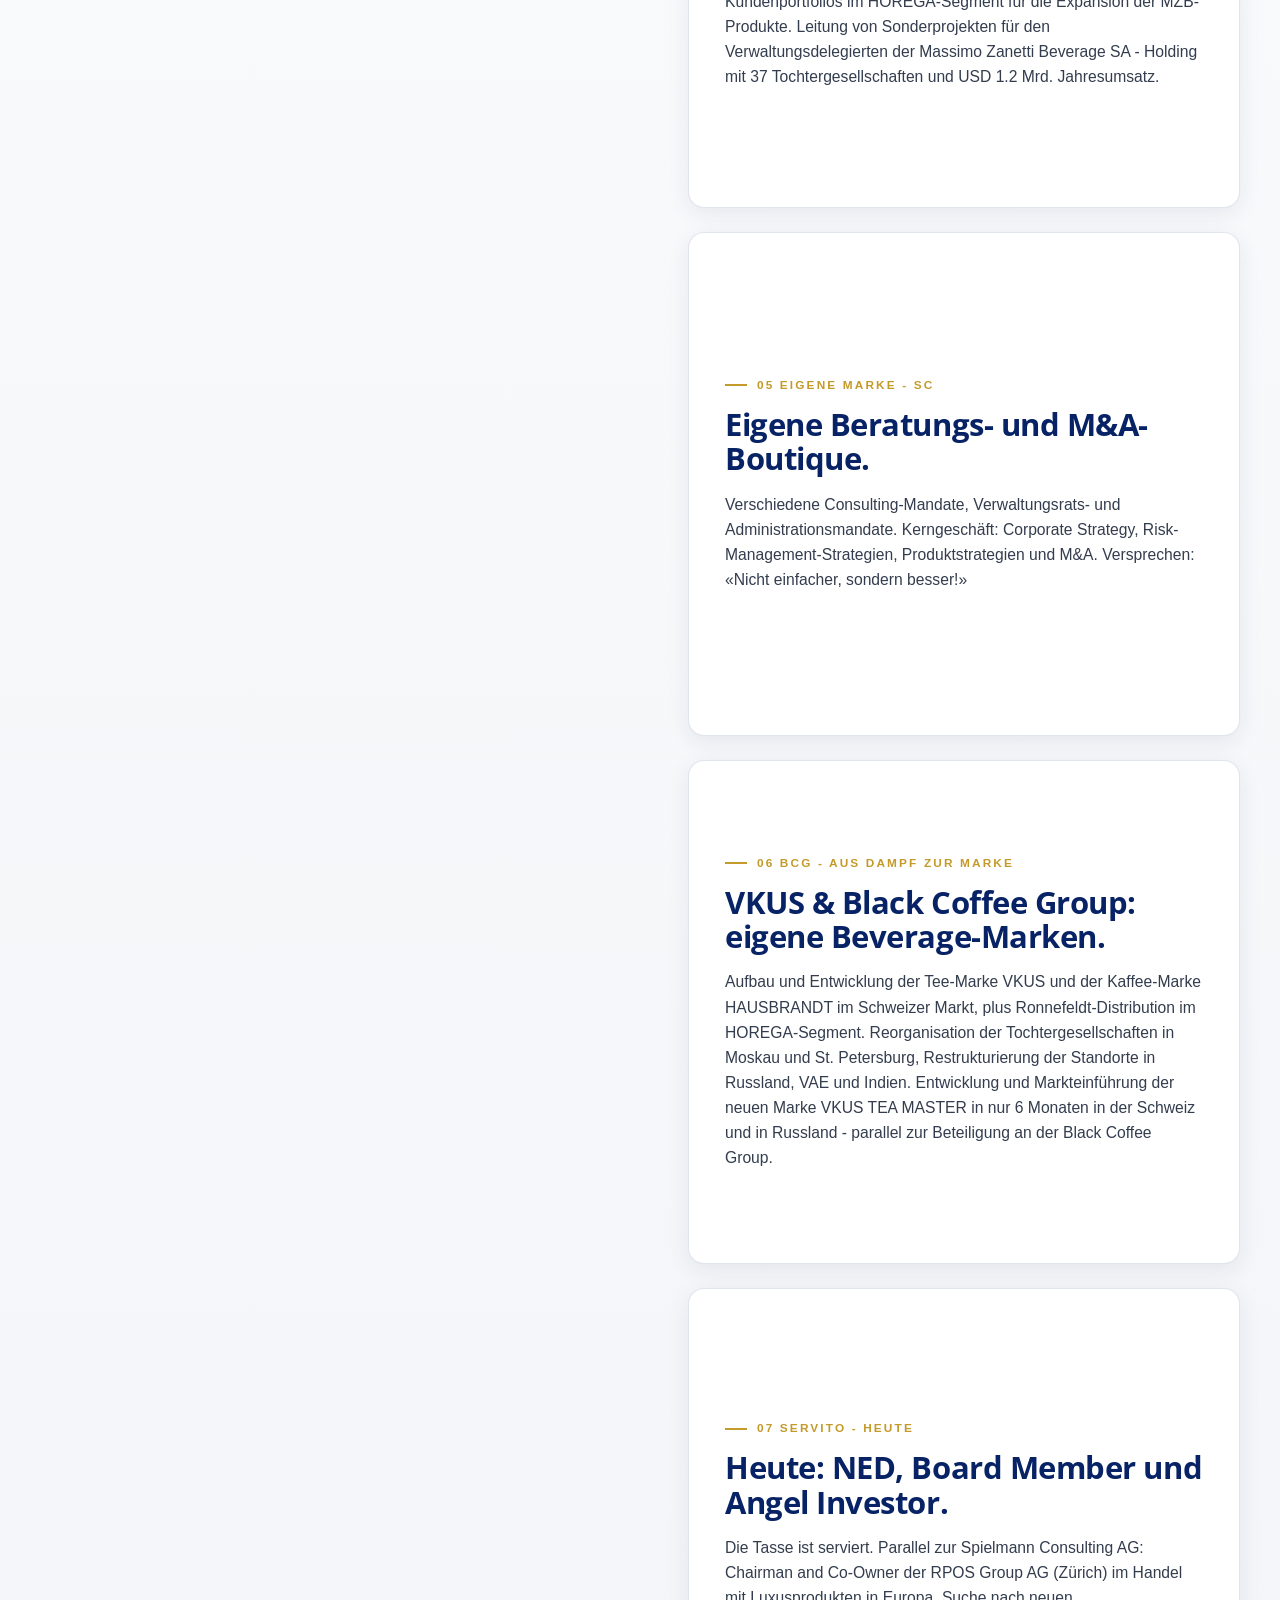
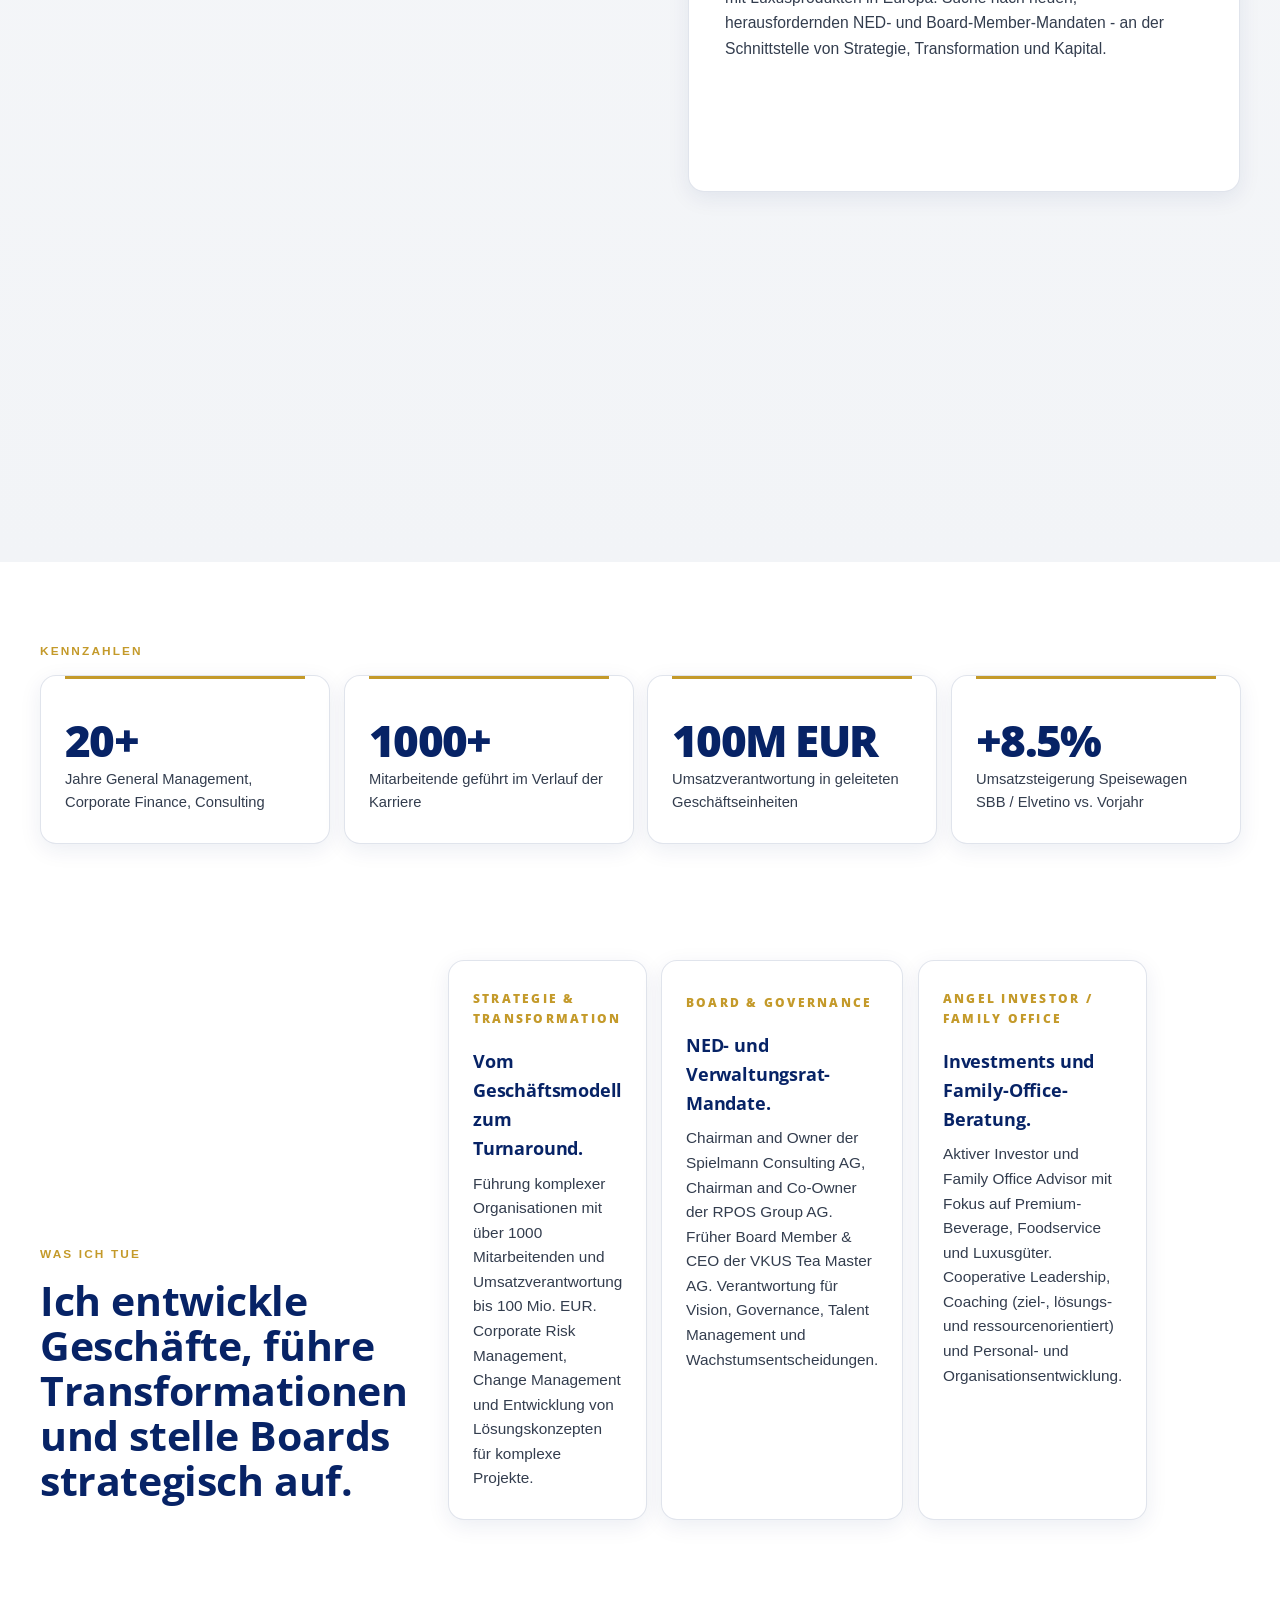
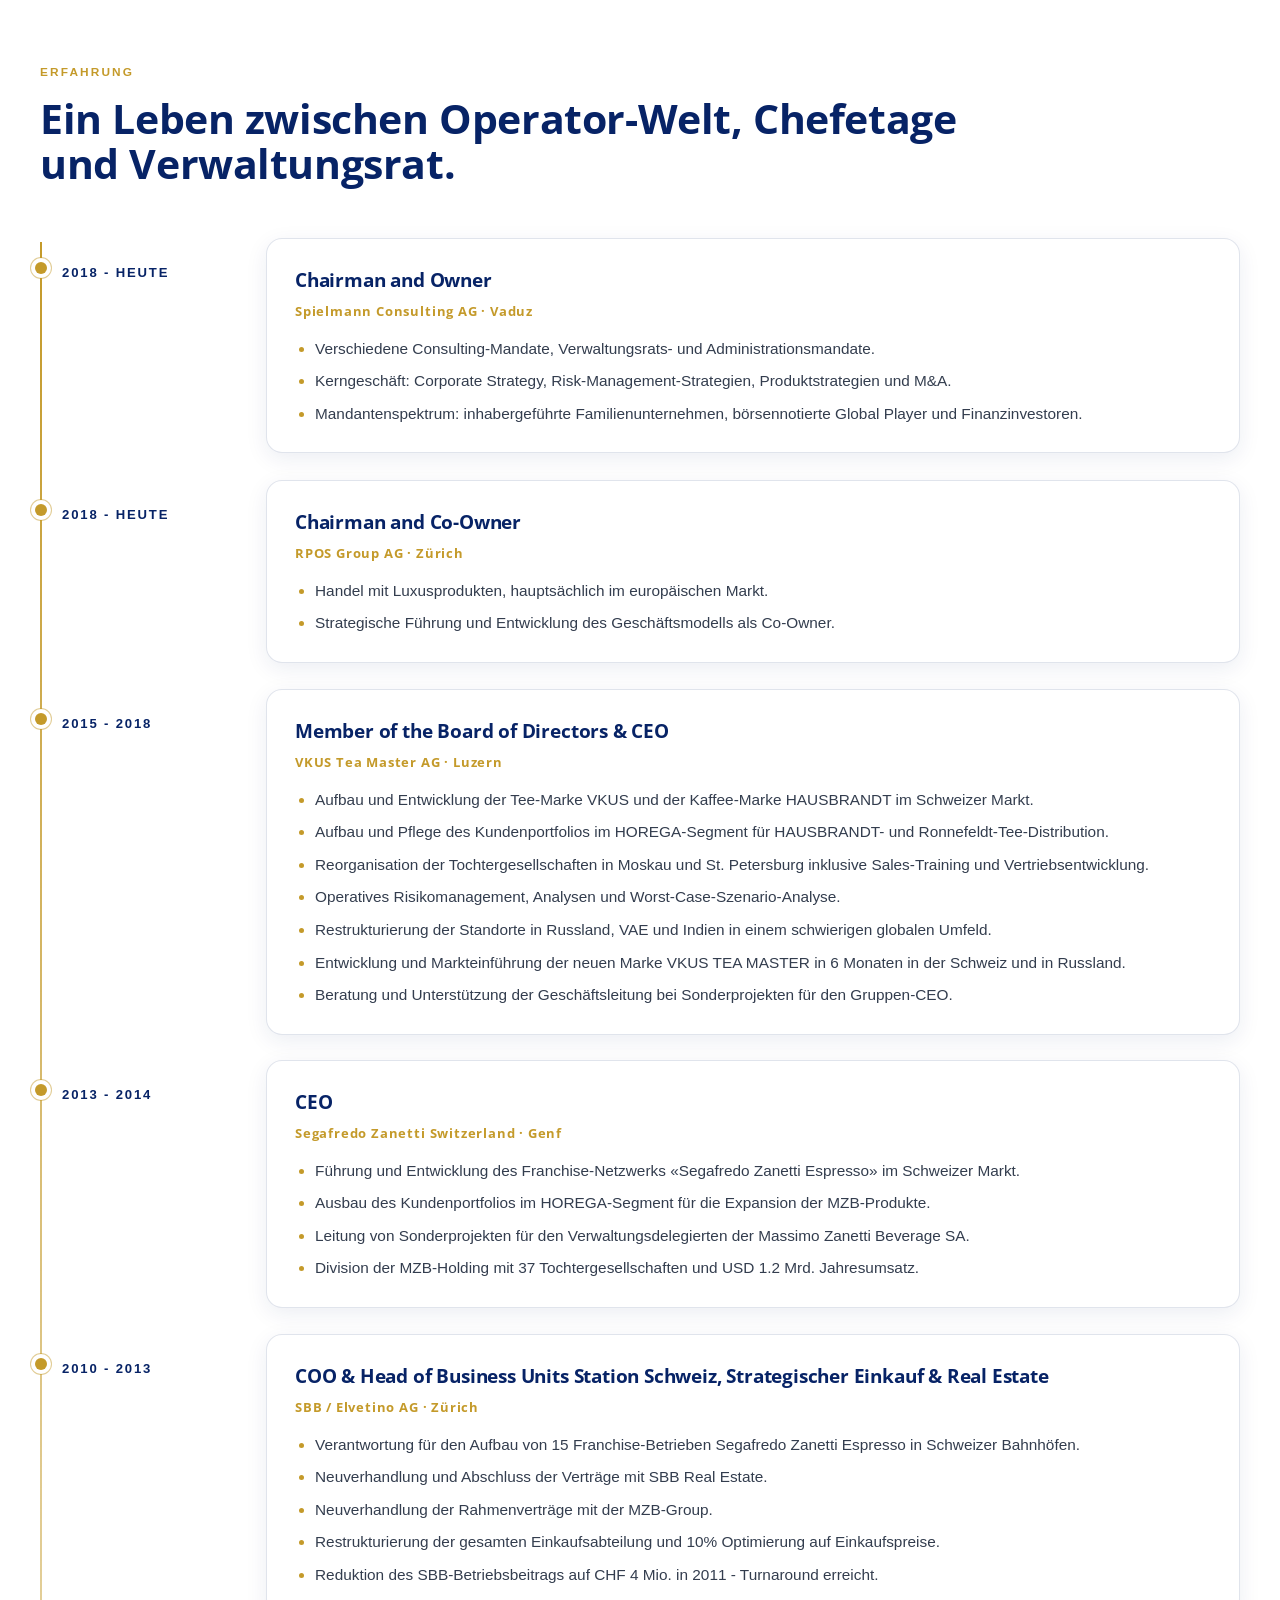
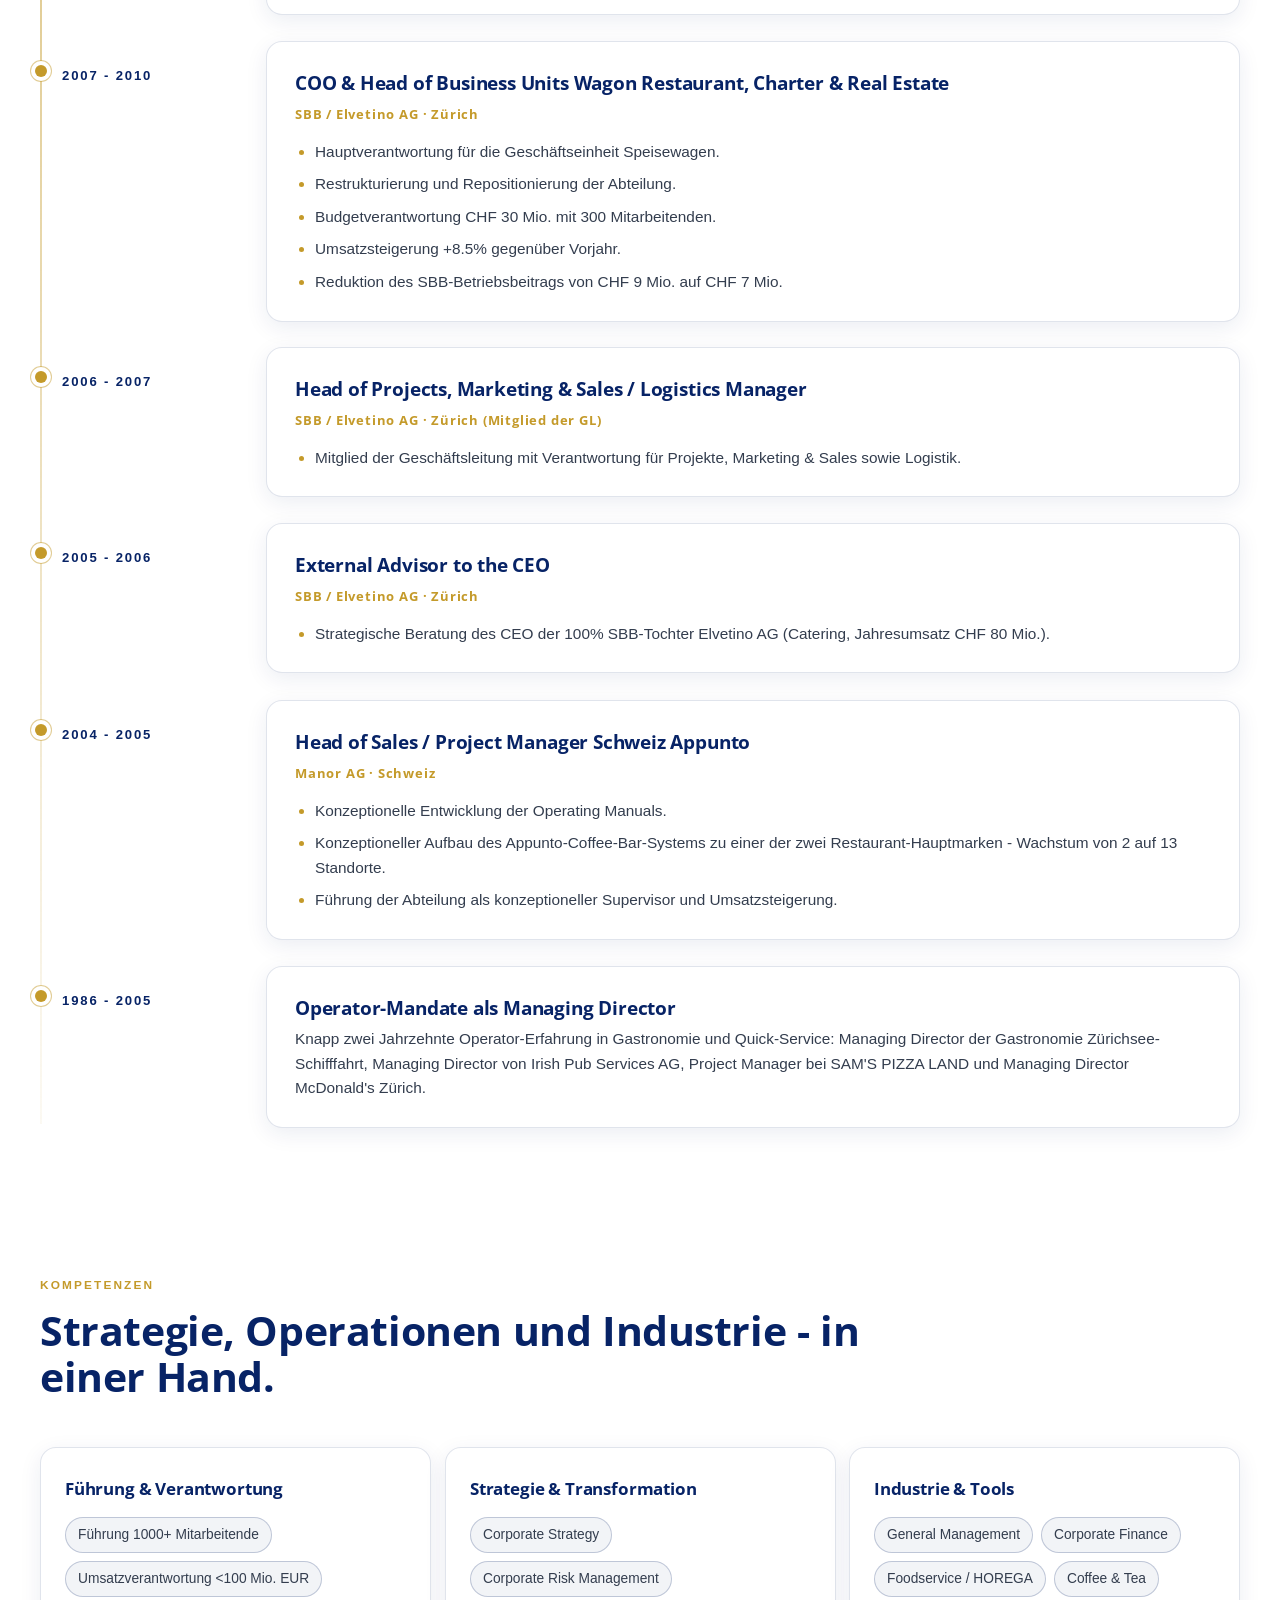
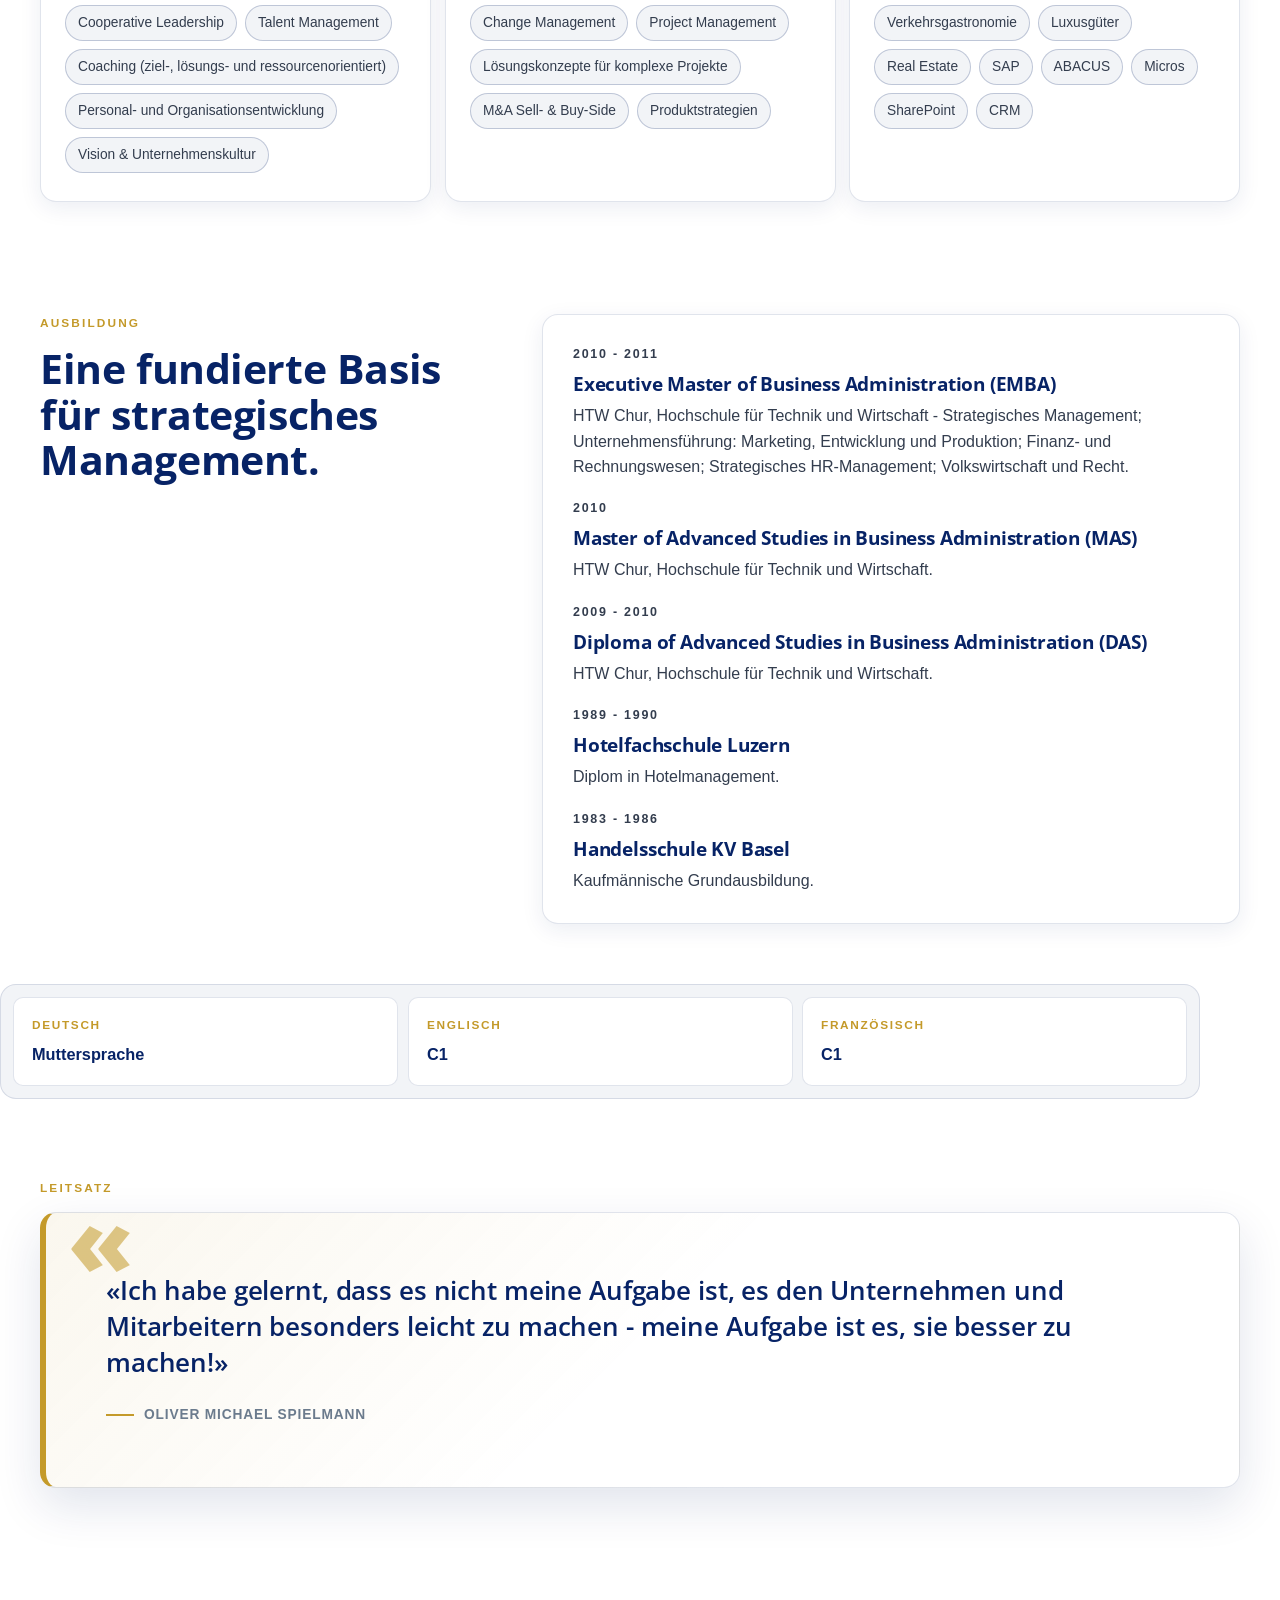
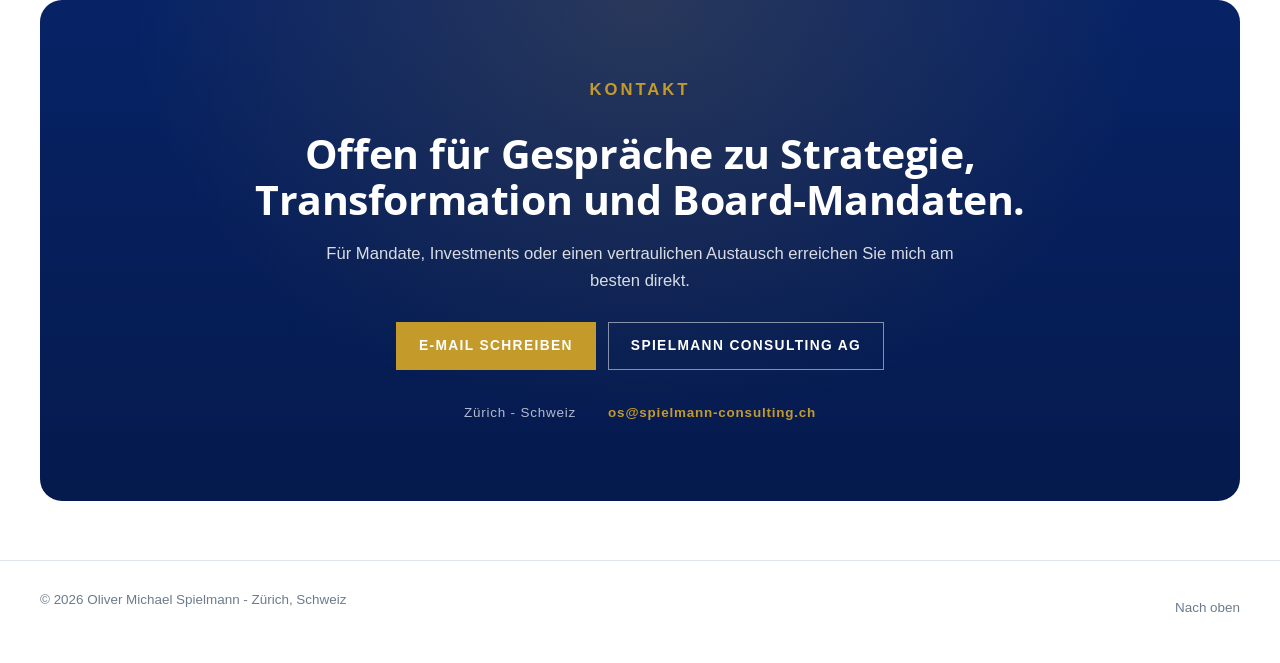
==== commit ca2d96b8: "German copy: use proper umlauts (ä/ö/ü) instead of ae/oe/ue Replace ASCII placeholder digraphs in al" ====
--- a/index.html
+++ b/index.html
@@ -3,7 +3,7 @@
 <head>
   <meta charset="UTF-8">
   <meta name="viewport" content="width=device-width, initial-scale=1.0">
-  <meta name="description" content="Oliver Michael Spielmann - Agency Executive, NED / Board Member, Angel Investor und Family Office Advisor. Chairman and Owner Spielmann Consulting AG, ueber 20 Jahre General Management, Corporate Finance und Management Consulting.">
+  <meta name="description" content="Oliver Michael Spielmann - Agency Executive, NED / Board Member, Angel Investor und Family Office Advisor. Chairman and Owner Spielmann Consulting AG, über 20 Jahre General Management, Corporate Finance und Management Consulting.">
   <meta name="theme-color" content="#072366">
   <meta property="og:title" content="Oliver Michael Spielmann | Agency Executive, NED, Angel Investor">
   <meta property="og:description" content="Agency Executive, NED / Board Member, Angel Investor und Family Office Advisor. «Nicht einfacher, sondern besser!»">
@@ -37,7 +37,7 @@
         </span>
       </a>
 
-      <button class="nav-toggle" id="navToggle" type="button" aria-controls="navLinks" aria-expanded="false" aria-label="Menue oeffnen">
+      <button class="nav-toggle" id="navToggle" type="button" aria-controls="navLinks" aria-expanded="false" aria-label="Menü öffnen">
         <span></span>
       </button>
 
@@ -50,7 +50,7 @@
         <a href="#contact" data-de="Kontakt" data-en="Contact">Kontakt</a>
       </nav>
 
-      <div class="lang-toggle" role="group" aria-label="Sprache waehlen">
+      <div class="lang-toggle" role="group" aria-label="Sprache wählen">
         <button type="button" class="is-active" data-lang="de" aria-pressed="true">DE</button>
         <button type="button" data-lang="en" aria-pressed="false">EN</button>
       </div>
@@ -62,14 +62,14 @@
       <div class="hero-grid">
         <div class="hero-copy">
           <p class="hero-eyebrow">
-            <span data-de="Zuerich - Schweiz" data-en="Zurich - Switzerland">Zuerich - Schweiz</span>
+            <span data-de="Zürich - Schweiz" data-en="Zurich - Switzerland">Zürich - Schweiz</span>
           </p>
           <h1>
             <span class="hero-quote" data-de="«Nicht einfacher, sondern besser!»" data-en="«Not just simpler, but better!»">«Nicht einfacher, sondern besser!»</span>
           </h1>
           <p class="hero-name" data-de="Oliver Michael Spielmann" data-en="Oliver Michael Spielmann">Oliver Michael Spielmann</p>
           <div class="hero-gold-line" aria-hidden="true"></div>
-          <p class="hero-lede" data-de="Kreativer, innovativer und strategischer Business Leader, Agency Executive, Non-Executive Director und Angel Investor mit ueber 20 Jahren Erfahrung in General Management, Corporate Finance und Management Consulting. Tested P&amp;L- und Profit-Verantwortung, geleitet von einem unternehmerischen Mindset und einer ausgepraegten Coaching- und Entwicklungskompetenz." data-en="Creative, innovative and strategic business leader, Agency Executive, Non-Executive Director and Angel Investor with over 20 years of experience in general management, corporate finance and management consulting. Tested P&amp;L and profit responsibility, guided by an entrepreneurial mindset and well-developed coaching and development skills.">Kreativer, innovativer und strategischer Business Leader, Agency Executive, Non-Executive Director und Angel Investor mit ueber 20 Jahren Erfahrung in General Management, Corporate Finance und Management Consulting. Tested P&amp;L- und Profit-Verantwortung, geleitet von einem unternehmerischen Mindset und einer ausgepraegten Coaching- und Entwicklungskompetenz.</p>
+          <p class="hero-lede" data-de="Kreativer, innovativer und strategischer Business Leader, Agency Executive, Non-Executive Director und Angel Investor mit über 20 Jahren Erfahrung in General Management, Corporate Finance und Management Consulting. Tested P&amp;L- und Profit-Verantwortung, geleitet von einem unternehmerischen Mindset und einer ausgeprägten Coaching- und Entwicklungskompetenz." data-en="Creative, innovative and strategic business leader, Agency Executive, Non-Executive Director and Angel Investor with over 20 years of experience in general management, corporate finance and management consulting. Tested P&amp;L and profit responsibility, guided by an entrepreneurial mindset and well-developed coaching and development skills.">Kreativer, innovativer und strategischer Business Leader, Agency Executive, Non-Executive Director und Angel Investor mit über 20 Jahren Erfahrung in General Management, Corporate Finance und Management Consulting. Tested P&amp;L- und Profit-Verantwortung, geleitet von einem unternehmerischen Mindset und einer ausgeprägten Coaching- und Entwicklungskompetenz.</p>
           <div class="hero-actions">
             <a class="button primary" href="#contact" data-de="Kontakt aufnehmen" data-en="Get in touch">Kontakt aufnehmen</a>
             <a class="button secondary" href="#experience" data-de="Karriere ansehen" data-en="View career">Karriere ansehen</a>
@@ -79,7 +79,7 @@
         <aside class="hero-card" aria-label="Aktuelle Mandate">
           <p class="hero-card-label" data-de="Aktuelle Rolle" data-en="Current role">Aktuelle Rolle</p>
           <h2 data-de="Agency Executive - NED / Board Member - Angel Investor / Family Office Advisor." data-en="Agency Executive - NED / Board Member - Angel Investor / Family Office Advisor.">Agency Executive - NED / Board Member - Angel Investor / Family Office Advisor.</h2>
-          <p data-de="Fuehrung von Teams mit ueber 1000 Mitarbeitenden, Umsatzverantwortung bis 100 Mio. EUR. Boardlevel-Kommunikator, der schnell Glaubwuerdigkeit auf jeder Stufe aufbaut - von Familienunternehmen ueber Konzerne bis hin zu Investoren." data-en="Led teams of more than 1000 employees with revenue responsibility up to EUR 100m. Board-level communicator able to establish credibility quickly at any level - from family businesses to corporates to investors.">Fuehrung von Teams mit ueber 1000 Mitarbeitenden, Umsatzverantwortung bis 100 Mio. EUR. Boardlevel-Kommunikator, der schnell Glaubwuerdigkeit auf jeder Stufe aufbaut - von Familienunternehmen ueber Konzerne bis hin zu Investoren.</p>
+          <p data-de="Führung von Teams mit über 1000 Mitarbeitenden, Umsatzverantwortung bis 100 Mio. EUR. Boardlevel-Kommunikator, der schnell Glaubwürdigkeit auf jeder Stufe aufbaut - von Familienunternehmen über Konzerne bis hin zu Investoren." data-en="Led teams of more than 1000 employees with revenue responsibility up to EUR 100m. Board-level communicator able to establish credibility quickly at any level - from family businesses to corporates to investors.">Führung von Teams mit über 1000 Mitarbeitenden, Umsatzverantwortung bis 100 Mio. EUR. Boardlevel-Kommunikator, der schnell Glaubwürdigkeit auf jeder Stufe aufbaut - von Familienunternehmen über Konzerne bis hin zu Investoren.</p>
           <ul class="hero-roles">
             <li>Chairman &amp; Owner</li>
             <li>NED</li>
@@ -94,8 +94,8 @@
     <section class="brew-build" id="journey" data-build aria-labelledby="journey-title">
       <div class="brew-build__intro section-shell">
         <p class="eyebrow" data-de="Der Espresso einer Karriere" data-en="The espresso of a career">Der Espresso einer Karriere</p>
-        <h2 id="journey-title" data-de="Scrollen Sie - die Tasse wird Schicht fuer Schicht gebrueht." data-en="Scroll - the cup is brewed layer by layer.">Scrollen Sie - die Tasse wird Schicht fuer Schicht gebrueht.</h2>
-        <p class="brew-build__lede" data-de="Sieben Schichten, sieben Stationen einer unternehmerischen Reise. Von knapp zwei Jahrzehnten Operator-DNA in Gastronomie und Verkehrsgastronomie bis zum heutigen NED, Board Member und Angel Investor - eine Tasse, die acht Jahre SBB / Elvetino, die CEO-Zeit bei Segafredo und die eigene Marke VKUS TEA MASTER ebenso erzaehlt wie die heutige Spielmann Consulting AG." data-en="Seven layers, seven stations of an entrepreneurial journey. From nearly two decades of operator DNA in hospitality and transport gastronomy to today's NED, Board Member and Angel Investor - one cup that tells the eight years at SBB / Elvetino, the Segafredo CEO chapter and the own VKUS TEA MASTER brand as much as today's Spielmann Consulting AG.">Sieben Schichten, sieben Stationen einer unternehmerischen Reise. Von knapp zwei Jahrzehnten Operator-DNA in Gastronomie und Verkehrsgastronomie bis zum heutigen NED, Board Member und Angel Investor - eine Tasse, die acht Jahre SBB / Elvetino, die CEO-Zeit bei Segafredo und die eigene Marke VKUS TEA MASTER ebenso erzaehlt wie die heutige Spielmann Consulting AG.</p>
+        <h2 id="journey-title" data-de="Scrollen Sie - die Tasse wird Schicht für Schicht gebrüht." data-en="Scroll - the cup is brewed layer by layer.">Scrollen Sie - die Tasse wird Schicht für Schicht gebrüht.</h2>
+        <p class="brew-build__lede" data-de="Sieben Schichten, sieben Stationen einer unternehmerischen Reise. Von knapp zwei Jahrzehnten Operator-DNA in Gastronomie und Verkehrsgastronomie bis zum heutigen NED, Board Member und Angel Investor - eine Tasse, die acht Jahre SBB / Elvetino, die CEO-Zeit bei Segafredo und die eigene Marke VKUS TEA MASTER ebenso erzählt wie die heutige Spielmann Consulting AG." data-en="Seven layers, seven stations of an entrepreneurial journey. From nearly two decades of operator DNA in hospitality and transport gastronomy to today's NED, Board Member and Angel Investor - one cup that tells the eight years at SBB / Elvetino, the Segafredo CEO chapter and the own VKUS TEA MASTER brand as much as today's Spielmann Consulting AG.">Sieben Schichten, sieben Stationen einer unternehmerischen Reise. Von knapp zwei Jahrzehnten Operator-DNA in Gastronomie und Verkehrsgastronomie bis zum heutigen NED, Board Member und Angel Investor - eine Tasse, die acht Jahre SBB / Elvetino, die CEO-Zeit bei Segafredo und die eigene Marke VKUS TEA MASTER ebenso erzählt wie die heutige Spielmann Consulting AG.</p>
       </div>
 
       <div class="brew-build__layout section-shell">
@@ -459,7 +459,7 @@
           <div class="brew-build__stamp" data-de="Servito - Excellence Tier" data-en="Servito - Excellence Tier">Servito - Excellence Tier</div>
 
           <div class="brew-build__signal" aria-hidden="true">
-            <span data-de="Bar Spielmann - Vaduz / Zuerich" data-en="Bar Spielmann - Vaduz / Zurich">Bar Spielmann - Vaduz / Zuerich</span>
+            <span data-de="Bar Spielmann - Vaduz / Zürich" data-en="Bar Spielmann - Vaduz / Zurich">Bar Spielmann - Vaduz / Zürich</span>
           </div>
 
           <div class="brew-build__progress" aria-hidden="true">
@@ -470,44 +470,44 @@
         <ol class="brew-build__chapters" aria-label="Karrierestationen">
           <li class="brew-chapter" data-build-step="0" data-reveal>
             <span class="brew-chapter__index" data-de="01 Tasse - Operator-DNA" data-en="01 Cup - operator DNA">01 Tasse - Operator-DNA</span>
-            <h3 data-de="Operator-Jahre in Gastronomie und Verkehrsgastronomie." data-en="Operator years in hospitality and transport gastronomy.">Operator-Jahre in Gastronomie und Verkehrsgastronomie.<span class="chapter-meta" data-de="1986-2005 - Managing Director-Mandate: McDonald's Zuerich, SAM'S PIZZA LAND, Irish Pub Services AG, Gastronomie Zuerichsee-Schifffahrt" data-en="1986-2005 - Managing Director mandates: McDonald's Zuerich, SAM'S PIZZA LAND, Irish Pub Services AG, Gastronomie Zuerichsee-Schifffahrt">1986-2005 - Managing Director-Mandate: McDonald's Zuerich, SAM'S PIZZA LAND, Irish Pub Services AG, Gastronomie Zuerichsee-Schifffahrt</span></h3>
-            <p data-de="Knapp 20 Jahre Operator-Erfahrung als Managing Director in Gastronomie und Quick Service: Markteinfuehrung des Irish-Pub-Konzepts in der Schweiz, Aufbau und Fuehrung mehrerer Betriebe von McDonald's Zuerich bis zur Gastronomie der Zuerichsee-Schifffahrt. Die leere Tasse, die spaeter zu fuellen war." data-en="Nearly two decades of operator experience as Managing Director in hospitality and quick service: Swiss launch of the Irish Pub concept, building and leading multiple businesses from McDonald's Zurich to the dining operations of Zurichsee-Schifffahrt. The empty cup that everything else would fill.">Knapp 20 Jahre Operator-Erfahrung als Managing Director in Gastronomie und Quick Service: Markteinfuehrung des Irish-Pub-Konzepts in der Schweiz, Aufbau und Fuehrung mehrerer Betriebe von McDonald's Zuerich bis zur Gastronomie der Zuerichsee-Schifffahrt. Die leere Tasse, die spaeter zu fuellen war.</p>
+            <h3 data-de="Operator-Jahre in Gastronomie und Verkehrsgastronomie." data-en="Operator years in hospitality and transport gastronomy.">Operator-Jahre in Gastronomie und Verkehrsgastronomie.<span class="chapter-meta" data-de="1986-2005 - Managing Director-Mandate: McDonald's Zürich, SAM'S PIZZA LAND, Irish Pub Services AG, Gastronomie Zürichsee-Schifffahrt" data-en="1986-2005 - Managing Director mandates: McDonald's Zurich, SAM'S PIZZA LAND, Irish Pub Services AG, Gastronomie Zurichsee-Schifffahrt">1986-2005 - Managing Director-Mandate: McDonald's Zürich, SAM'S PIZZA LAND, Irish Pub Services AG, Gastronomie Zürichsee-Schifffahrt</span></h3>
+            <p data-de="Knapp 20 Jahre Operator-Erfahrung als Managing Director in Gastronomie und Quick Service: Markteinführung des Irish-Pub-Konzepts in der Schweiz, Aufbau und Führung mehrerer Betriebe von McDonald's Zürich bis zur Gastronomie der Zürichsee-Schifffahrt. Die leere Tasse, die später zu füllen war." data-en="Nearly two decades of operator experience as Managing Director in hospitality and quick service: Swiss launch of the Irish Pub concept, building and leading multiple businesses from McDonald's Zurich to the dining operations of Zurichsee-Schifffahrt. The empty cup that everything else would fill.">Knapp 20 Jahre Operator-Erfahrung als Managing Director in Gastronomie und Quick Service: Markteinführung des Irish-Pub-Konzepts in der Schweiz, Aufbau und Führung mehrerer Betriebe von McDonald's Zürich bis zur Gastronomie der Zürichsee-Schifffahrt. Die leere Tasse, die später zu füllen war.</p>
           </li>
 
           <li class="brew-chapter" data-build-step="1" data-reveal>
             <span class="brew-chapter__index" data-de="02 Espresso-Shot" data-en="02 Espresso shot">02 Espresso-Shot</span>
             <h3 data-de="SBB Speisewagen: Turnaround und +8.5% Umsatz." data-en="SBB dining-car: turnaround and +8.5% revenue.">SBB Speisewagen: Turnaround und +8.5% Umsatz.<span class="chapter-meta" data-de="2007-2010 - COO Speisewagen / Charter / Real Estate, SBB Elvetino AG" data-en="2007-2010 - COO Wagon Restaurant / Charter / Real Estate, SBB Elvetino AG">2007-2010 - COO Speisewagen / Charter / Real Estate, SBB Elvetino AG</span></h3>
-            <p data-de="Hauptverantwortung fuer die Geschaeftseinheit Speisewagen mit 300 Mitarbeitenden und CHF 30 Mio. Budget. Restrukturierung und Repositionierung der Abteilung, +8.5% Umsatzsteigerung gegenueber Vorjahr und Reduktion des SBB-Betriebsbeitrags von CHF 9 Mio. auf CHF 7 Mio. Der erste konzentrierte Schuss in die Tasse." data-en="Main responsibility for the wagon restaurant business unit with 300 employees and a CHF 30m budget. Restructured and repositioned the department, drove +8.5% revenue growth vs prior year and cut SBB's operating contribution from CHF 9m to CHF 7m. The first concentrated shot into the cup.">Hauptverantwortung fuer die Geschaeftseinheit Speisewagen mit 300 Mitarbeitenden und CHF 30 Mio. Budget. Restrukturierung und Repositionierung der Abteilung, +8.5% Umsatzsteigerung gegenueber Vorjahr und Reduktion des SBB-Betriebsbeitrags von CHF 9 Mio. auf CHF 7 Mio. Der erste konzentrierte Schuss in die Tasse.</p>
+            <p data-de="Hauptverantwortung für die Geschäftseinheit Speisewagen mit 300 Mitarbeitenden und CHF 30 Mio. Budget. Restrukturierung und Repositionierung der Abteilung, +8.5% Umsatzsteigerung gegenüber Vorjahr und Reduktion des SBB-Betriebsbeitrags von CHF 9 Mio. auf CHF 7 Mio. Der erste konzentrierte Schuss in die Tasse." data-en="Main responsibility for the wagon restaurant business unit with 300 employees and a CHF 30m budget. Restructured and repositioned the department, drove +8.5% revenue growth vs prior year and cut SBB's operating contribution from CHF 9m to CHF 7m. The first concentrated shot into the cup.">Hauptverantwortung für die Geschäftseinheit Speisewagen mit 300 Mitarbeitenden und CHF 30 Mio. Budget. Restrukturierung und Repositionierung der Abteilung, +8.5% Umsatzsteigerung gegenüber Vorjahr und Reduktion des SBB-Betriebsbeitrags von CHF 9 Mio. auf CHF 7 Mio. Der erste konzentrierte Schuss in die Tasse.</p>
           </li>
 
           <li class="brew-chapter" data-build-step="2" data-reveal>
             <span class="brew-chapter__index" data-de="03 Crema - Strategischer Einkauf" data-en="03 Crema - strategic procurement">03 Crema - Strategischer Einkauf</span>
             <h3 data-de="15 Segafredo-Franchises und CHF 4 Mio. Turnaround." data-en="15 Segafredo franchises and CHF 4m turnaround.">15 Segafredo-Franchises und CHF 4 Mio. Turnaround.<span class="chapter-meta" data-de="2010-2013 - COO Station Schweiz / Strategischer Einkauf / Real Estate, SBB Elvetino AG" data-en="2010-2013 - COO Station Switzerland / Strategic Purchasing / Real Estate, SBB Elvetino AG">2010-2013 - COO Station Schweiz / Strategischer Einkauf / Real Estate, SBB Elvetino AG</span></h3>
-            <p data-de="Aufbau von 15 Franchise-Betrieben «Segafredo Zanetti Espresso» in Schweizer Bahnhoefen. Neuverhandlung der Vertraege mit SBB Real Estate und der Rahmenvertraege mit der MZB-Group. Restrukturierung des gesamten Einkaufs und 10% Optimierung auf Einkaufspreise. Reduktion des SBB-Betriebsbeitrags auf CHF 4 Mio. in 2011 - Turnaround erreicht. Die goldene Crema." data-en="Set up 15 franchise businesses «Segafredo Zanetti Espresso» in Swiss railway stations. Renegotiated contracts with SBB Real Estate and master agreements with the MZB Group. Restructured the entire purchasing department with 10% optimisation on purchase prices. Cut SBB's operating contribution to CHF 4m in 2011 - turnaround achieved. The golden crema.">Aufbau von 15 Franchise-Betrieben «Segafredo Zanetti Espresso» in Schweizer Bahnhoefen. Neuverhandlung der Vertraege mit SBB Real Estate und der Rahmenvertraege mit der MZB-Group. Restrukturierung des gesamten Einkaufs und 10% Optimierung auf Einkaufspreise. Reduktion des SBB-Betriebsbeitrags auf CHF 4 Mio. in 2011 - Turnaround erreicht. Die goldene Crema.</p>
+            <p data-de="Aufbau von 15 Franchise-Betrieben «Segafredo Zanetti Espresso» in Schweizer Bahnhöfen. Neuverhandlung der Verträge mit SBB Real Estate und der Rahmenverträge mit der MZB-Group. Restrukturierung des gesamten Einkaufs und 10% Optimierung auf Einkaufspreise. Reduktion des SBB-Betriebsbeitrags auf CHF 4 Mio. in 2011 - Turnaround erreicht. Die goldene Crema." data-en="Set up 15 franchise businesses «Segafredo Zanetti Espresso» in Swiss railway stations. Renegotiated contracts with SBB Real Estate and master agreements with the MZB Group. Restructured the entire purchasing department with 10% optimisation on purchase prices. Cut SBB's operating contribution to CHF 4m in 2011 - turnaround achieved. The golden crema.">Aufbau von 15 Franchise-Betrieben «Segafredo Zanetti Espresso» in Schweizer Bahnhöfen. Neuverhandlung der Verträge mit SBB Real Estate und der Rahmenverträge mit der MZB-Group. Restrukturierung des gesamten Einkaufs und 10% Optimierung auf Einkaufspreise. Reduktion des SBB-Betriebsbeitrags auf CHF 4 Mio. in 2011 - Turnaround erreicht. Die goldene Crema.</p>
           </li>
 
           <li class="brew-chapter" data-build-step="3" data-reveal>
             <span class="brew-chapter__index" data-de="04 Milchschaum - Segafredo" data-en="04 Milk - Segafredo">04 Milchschaum - Segafredo</span>
             <h3 data-de="CEO Schweiz - Massimo Zanetti Beverage Group." data-en="CEO Switzerland - Massimo Zanetti Beverage Group.">CEO Schweiz - Massimo Zanetti Beverage Group.<span class="chapter-meta" data-de="2013-2014 - CEO, Segafredo Zanetti Switzerland (Genf)" data-en="2013-2014 - CEO, Segafredo Zanetti Switzerland (Geneva)">2013-2014 - CEO, Segafredo Zanetti Switzerland (Genf)</span></h3>
-            <p data-de="Fuehrung und Entwicklung des Franchise-Netzwerks «Segafredo Zanetti Espresso» auf dem Schweizer Markt. Ausbau des Kundenportfolios im HOREGA-Segment fuer die Expansion der MZB-Produkte. Leitung von Sonderprojekten fuer den Verwaltungsdelegierten der Massimo Zanetti Beverage SA - Holding mit 37 Tochtergesellschaften und USD 1.2 Mrd. Jahresumsatz." data-en="Led and developed the «Segafredo Zanetti Espresso» franchise network in the Swiss market. Expanded the customer portfolio in the HOREGA segment for MZB product expansion. Ran special projects for the administrative delegate of Massimo Zanetti Beverage SA - a holding with 37 subsidiaries and USD 1.2bn annual turnover.">Fuehrung und Entwicklung des Franchise-Netzwerks «Segafredo Zanetti Espresso» auf dem Schweizer Markt. Ausbau des Kundenportfolios im HOREGA-Segment fuer die Expansion der MZB-Produkte. Leitung von Sonderprojekten fuer den Verwaltungsdelegierten der Massimo Zanetti Beverage SA - Holding mit 37 Tochtergesellschaften und USD 1.2 Mrd. Jahresumsatz.</p>
+            <p data-de="Führung und Entwicklung des Franchise-Netzwerks «Segafredo Zanetti Espresso» auf dem Schweizer Markt. Ausbau des Kundenportfolios im HOREGA-Segment für die Expansion der MZB-Produkte. Leitung von Sonderprojekten für den Verwaltungsdelegierten der Massimo Zanetti Beverage SA - Holding mit 37 Tochtergesellschaften und USD 1.2 Mrd. Jahresumsatz." data-en="Led and developed the «Segafredo Zanetti Espresso» franchise network in the Swiss market. Expanded the customer portfolio in the HOREGA segment for MZB product expansion. Ran special projects for the administrative delegate of Massimo Zanetti Beverage SA - a holding with 37 subsidiaries and USD 1.2bn annual turnover.">Führung und Entwicklung des Franchise-Netzwerks «Segafredo Zanetti Espresso» auf dem Schweizer Markt. Ausbau des Kundenportfolios im HOREGA-Segment für die Expansion der MZB-Produkte. Leitung von Sonderprojekten für den Verwaltungsdelegierten der Massimo Zanetti Beverage SA - Holding mit 37 Tochtergesellschaften und USD 1.2 Mrd. Jahresumsatz.</p>
           </li>
 
           <li class="brew-chapter" data-build-step="4" data-reveal>
             <span class="brew-chapter__index" data-de="05 Eigene Marke - SC" data-en="05 Own brand - SC">05 Eigene Marke - SC</span>
             <h3 data-de="Eigene Beratungs- und M&amp;A-Boutique." data-en="My own consulting and M&amp;A boutique.">Eigene Beratungs- und M&amp;A-Boutique.<span class="chapter-meta" data-de="2018 - heute - Chairman and Owner, Spielmann Consulting AG (Vaduz)" data-en="2018 - present - Chairman and Owner, Spielmann Consulting AG (Vaduz)">2018 - heute - Chairman and Owner, Spielmann Consulting AG (Vaduz)</span></h3>
-            <p data-de="Verschiedene Consulting-Mandate, Verwaltungsrats- und Administrationsmandate. Kerngeschaeft: Corporate Strategy, Risk-Management-Strategien, Produktstrategien und M&amp;A. Versprechen: «Nicht einfacher, sondern besser!»" data-en="Various consulting mandates, board of directors' mandates and administration mandates. Core business: corporate strategy, risk management strategies, product strategies and M&amp;A. Promise: «Not just simpler, but better!»">Verschiedene Consulting-Mandate, Verwaltungsrats- und Administrationsmandate. Kerngeschaeft: Corporate Strategy, Risk-Management-Strategien, Produktstrategien und M&amp;A. Versprechen: «Nicht einfacher, sondern besser!»</p>
+            <p data-de="Verschiedene Consulting-Mandate, Verwaltungsrats- und Administrationsmandate. Kerngeschäft: Corporate Strategy, Risk-Management-Strategien, Produktstrategien und M&amp;A. Versprechen: «Nicht einfacher, sondern besser!»" data-en="Various consulting mandates, board of directors' mandates and administration mandates. Core business: corporate strategy, risk management strategies, product strategies and M&amp;A. Promise: «Not just simpler, but better!»">Verschiedene Consulting-Mandate, Verwaltungsrats- und Administrationsmandate. Kerngeschäft: Corporate Strategy, Risk-Management-Strategien, Produktstrategien und M&amp;A. Versprechen: «Nicht einfacher, sondern besser!»</p>
           </li>
 
           <li class="brew-chapter" data-build-step="5" data-reveal>
             <span class="brew-chapter__index" data-de="06 BCG - Aus Dampf zur Marke" data-en="06 BCG - From steam to brand">06 BCG - Aus Dampf zur Marke</span>
             <h3 data-de="VKUS &amp; Black Coffee Group: eigene Beverage-Marken." data-en="VKUS &amp; Black Coffee Group: my own beverage brands.">VKUS &amp; Black Coffee Group: eigene Beverage-Marken.<span class="chapter-meta" data-de="2015-2018 - Board Member &amp; CEO, VKUS Tea Master AG (Luzern) - 2018-heute Co-Founder, Black Coffee Group" data-en="2015-2018 - Board Member &amp; CEO, VKUS Tea Master AG (Lucerne) - 2018-today Co-Founder, Black Coffee Group">2015-2018 - Board Member &amp; CEO, VKUS Tea Master AG (Luzern) - 2018-heute Co-Founder, Black Coffee Group</span></h3>
-            <p data-de="Aufbau und Entwicklung der Tee-Marke VKUS und der Kaffee-Marke HAUSBRANDT im Schweizer Markt, plus Ronnefeldt-Distribution im HOREGA-Segment. Reorganisation der Tochtergesellschaften in Moskau und St. Petersburg, Restrukturierung der Standorte in Russland, VAE und Indien. Entwicklung und Markteinfuehrung der neuen Marke VKUS TEA MASTER in nur 6 Monaten in der Schweiz und in Russland - parallel zur Beteiligung an der Black Coffee Group." data-en="Built and developed the VKUS tea brand and the HAUSBRANDT coffee brand in the Swiss market, plus Ronnefeldt distribution in the HOREGA segment. Reorganised the subsidiaries in Moscow and St. Petersburg and restructured the locations in Russia, the UAE and India. Developed and launched the new VKUS TEA MASTER brand within just 6 months in Switzerland and Russia - alongside the Black Coffee Group venture.">Aufbau und Entwicklung der Tee-Marke VKUS und der Kaffee-Marke HAUSBRANDT im Schweizer Markt, plus Ronnefeldt-Distribution im HOREGA-Segment. Reorganisation der Tochtergesellschaften in Moskau und St. Petersburg, Restrukturierung der Standorte in Russland, VAE und Indien. Entwicklung und Markteinfuehrung der neuen Marke VKUS TEA MASTER in nur 6 Monaten in der Schweiz und in Russland - parallel zur Beteiligung an der Black Coffee Group.</p>
+            <p data-de="Aufbau und Entwicklung der Tee-Marke VKUS und der Kaffee-Marke HAUSBRANDT im Schweizer Markt, plus Ronnefeldt-Distribution im HOREGA-Segment. Reorganisation der Tochtergesellschaften in Moskau und St. Petersburg, Restrukturierung der Standorte in Russland, VAE und Indien. Entwicklung und Markteinführung der neuen Marke VKUS TEA MASTER in nur 6 Monaten in der Schweiz und in Russland - parallel zur Beteiligung an der Black Coffee Group." data-en="Built and developed the VKUS tea brand and the HAUSBRANDT coffee brand in the Swiss market, plus Ronnefeldt distribution in the HOREGA segment. Reorganised the subsidiaries in Moscow and St. Petersburg and restructured the locations in Russia, the UAE and India. Developed and launched the new VKUS TEA MASTER brand within just 6 months in Switzerland and Russia - alongside the Black Coffee Group venture.">Aufbau und Entwicklung der Tee-Marke VKUS und der Kaffee-Marke HAUSBRANDT im Schweizer Markt, plus Ronnefeldt-Distribution im HOREGA-Segment. Reorganisation der Tochtergesellschaften in Moskau und St. Petersburg, Restrukturierung der Standorte in Russland, VAE und Indien. Entwicklung und Markteinführung der neuen Marke VKUS TEA MASTER in nur 6 Monaten in der Schweiz und in Russland - parallel zur Beteiligung an der Black Coffee Group.</p>
           </li>
 
           <li class="brew-chapter" data-build-step="6" data-reveal>
             <span class="brew-chapter__index" data-de="07 Servito - Heute" data-en="07 Servito - today">07 Servito - Heute</span>
             <h3 data-de="Heute: NED, Board Member und Angel Investor." data-en="Today: NED, Board Member and Angel Investor.">Heute: NED, Board Member und Angel Investor.<span class="chapter-meta" data-de="Heute - Agency Executive, Non-Executive Director, Family Office Advisor" data-en="Today - Agency Executive, Non-Executive Director, Family Office Advisor">Heute - Agency Executive, Non-Executive Director, Family Office Advisor</span></h3>
-            <p data-de="Die Tasse ist serviert. Parallel zur Spielmann Consulting AG: Chairman and Co-Owner der RPOS Group AG (Zuerich) im Handel mit Luxusprodukten in Europa. Suche nach neuen, herausfordernden NED- und Board-Member-Mandaten - an der Schnittstelle von Strategie, Transformation und Kapital." data-en="The cup is served. Alongside Spielmann Consulting AG: Chairman and Co-Owner of RPOS Group AG (Zurich) trading luxury products across Europe. Looking for new, challenging NED and Board Member mandates at the intersection of strategy, transformation and capital.">Die Tasse ist serviert. Parallel zur Spielmann Consulting AG: Chairman and Co-Owner der RPOS Group AG (Zuerich) im Handel mit Luxusprodukten in Europa. Suche nach neuen, herausfordernden NED- und Board-Member-Mandaten - an der Schnittstelle von Strategie, Transformation und Kapital.</p>
+            <p data-de="Die Tasse ist serviert. Parallel zur Spielmann Consulting AG: Chairman and Co-Owner der RPOS Group AG (Zürich) im Handel mit Luxusprodukten in Europa. Suche nach neuen, herausfordernden NED- und Board-Member-Mandaten - an der Schnittstelle von Strategie, Transformation und Kapital." data-en="The cup is served. Alongside Spielmann Consulting AG: Chairman and Co-Owner of RPOS Group AG (Zurich) trading luxury products across Europe. Looking for new, challenging NED and Board Member mandates at the intersection of strategy, transformation and capital.">Die Tasse ist serviert. Parallel zur Spielmann Consulting AG: Chairman and Co-Owner der RPOS Group AG (Zürich) im Handel mit Luxusprodukten in Europa. Suche nach neuen, herausfordernden NED- und Board-Member-Mandaten - an der Schnittstelle von Strategie, Transformation und Kapital.</p>
           </li>
         </ol>
       </div>
@@ -523,11 +523,11 @@
         </div>
         <div class="stat-card" data-reveal>
           <dt data-counter data-counter-target="1000" data-counter-suffix="+" data-counter-fallback="1000+">0</dt>
-          <dd data-de="Mitarbeitende gefuehrt im Verlauf der Karriere" data-en="Employees led across the career">Mitarbeitende gefuehrt im Verlauf der Karriere</dd>
+          <dd data-de="Mitarbeitende geführt im Verlauf der Karriere" data-en="Employees led across the career">Mitarbeitende geführt im Verlauf der Karriere</dd>
         </div>
         <div class="stat-card" data-reveal>
           <dt data-counter data-counter-target="100" data-counter-suffix="M&nbsp;EUR" data-counter-fallback="100M&nbsp;EUR">0</dt>
-          <dd data-de="Umsatzverantwortung in geleiteten Geschaeftseinheiten" data-en="Revenue responsibility across business units led">Umsatzverantwortung in geleiteten Geschaeftseinheiten</dd>
+          <dd data-de="Umsatzverantwortung in geleiteten Geschäftseinheiten" data-en="Revenue responsibility across business units led">Umsatzverantwortung in geleiteten Geschäftseinheiten</dd>
         </div>
         <div class="stat-card" data-reveal>
           <dt data-counter data-counter-target="8.5" data-counter-suffix="%" data-counter-decimals="1" data-counter-fallback="+8.5%">0</dt>
@@ -539,23 +539,23 @@
     <section class="section-shell intro-grid" id="focus" aria-labelledby="focus-title">
       <div>
         <p class="eyebrow" data-de="Was ich tue" data-en="What I do">Was ich tue</p>
-        <h2 id="focus-title" data-de="Ich entwickle Geschaefte, fuehre Transformationen und stelle Boards strategisch auf." data-en="I build businesses, lead transformations and strengthen boards strategically.">Ich entwickle Geschaefte, fuehre Transformationen und stelle Boards strategisch auf.</h2>
+        <h2 id="focus-title" data-de="Ich entwickle Geschäfte, führe Transformationen und stelle Boards strategisch auf." data-en="I build businesses, lead transformations and strengthen boards strategically.">Ich entwickle Geschäfte, führe Transformationen und stelle Boards strategisch auf.</h2>
       </div>
       <div class="feature-grid">
         <article class="feature-card" data-reveal>
           <span data-de="Strategie &amp; Transformation" data-en="Strategy &amp; transformation">Strategie &amp; Transformation</span>
-          <h3 data-de="Vom Geschaeftsmodell zum Turnaround." data-en="From business model to turnaround.">Vom Geschaeftsmodell zum Turnaround.</h3>
-          <p data-de="Fuehrung komplexer Organisationen mit ueber 1000 Mitarbeitenden und Umsatzverantwortung bis 100 Mio. EUR. Corporate Risk Management, Change Management und Entwicklung von Loesungskonzepten fuer komplexe Projekte." data-en="Led complex organisations with 1000+ employees and revenue responsibility up to EUR 100m. Corporate risk management, change management and developing solution concepts for complex projects.">Fuehrung komplexer Organisationen mit ueber 1000 Mitarbeitenden und Umsatzverantwortung bis 100 Mio. EUR. Corporate Risk Management, Change Management und Entwicklung von Loesungskonzepten fuer komplexe Projekte.</p>
+          <h3 data-de="Vom Geschäftsmodell zum Turnaround." data-en="From business model to turnaround.">Vom Geschäftsmodell zum Turnaround.</h3>
+          <p data-de="Führung komplexer Organisationen mit über 1000 Mitarbeitenden und Umsatzverantwortung bis 100 Mio. EUR. Corporate Risk Management, Change Management und Entwicklung von Lösungskonzepten für komplexe Projekte." data-en="Led complex organisations with 1000+ employees and revenue responsibility up to EUR 100m. Corporate risk management, change management and developing solution concepts for complex projects.">Führung komplexer Organisationen mit über 1000 Mitarbeitenden und Umsatzverantwortung bis 100 Mio. EUR. Corporate Risk Management, Change Management und Entwicklung von Lösungskonzepten für komplexe Projekte.</p>
         </article>
         <article class="feature-card" data-reveal>
           <span data-de="Board &amp; Governance" data-en="Board &amp; governance">Board &amp; Governance</span>
           <h3 data-de="NED- und Verwaltungsrat-Mandate." data-en="NED and board mandates.">NED- und Verwaltungsrat-Mandate.</h3>
-          <p data-de="Chairman and Owner der Spielmann Consulting AG, Chairman and Co-Owner der RPOS Group AG. Frueher Board Member &amp; CEO der VKUS Tea Master AG. Verantwortung fuer Vision, Governance, Talent Management und Wachstumsentscheidungen." data-en="Chairman and Owner of Spielmann Consulting AG, Chairman and Co-Owner of RPOS Group AG. Formerly Board Member &amp; CEO of VKUS Tea Master AG. Responsible for vision, governance, talent management and growth decisions.">Chairman and Owner der Spielmann Consulting AG, Chairman and Co-Owner der RPOS Group AG. Frueher Board Member &amp; CEO der VKUS Tea Master AG. Verantwortung fuer Vision, Governance, Talent Management und Wachstumsentscheidungen.</p>
+          <p data-de="Chairman and Owner der Spielmann Consulting AG, Chairman and Co-Owner der RPOS Group AG. Früher Board Member &amp; CEO der VKUS Tea Master AG. Verantwortung für Vision, Governance, Talent Management und Wachstumsentscheidungen." data-en="Chairman and Owner of Spielmann Consulting AG, Chairman and Co-Owner of RPOS Group AG. Formerly Board Member &amp; CEO of VKUS Tea Master AG. Responsible for vision, governance, talent management and growth decisions.">Chairman and Owner der Spielmann Consulting AG, Chairman and Co-Owner der RPOS Group AG. Früher Board Member &amp; CEO der VKUS Tea Master AG. Verantwortung für Vision, Governance, Talent Management und Wachstumsentscheidungen.</p>
         </article>
         <article class="feature-card" data-reveal>
           <span data-de="Angel Investor / Family Office" data-en="Angel investor / family office">Angel Investor / Family Office</span>
           <h3 data-de="Investments und Family-Office-Beratung." data-en="Investments and family office advisory.">Investments und Family-Office-Beratung.</h3>
-          <p data-de="Aktiver Investor und Family Office Advisor mit Fokus auf Premium-Beverage, Foodservice und Luxusgueter. Cooperative Leadership, Coaching (ziel-, loesungs- und ressourcenorientiert) und Personal- und Organisationsentwicklung." data-en="Active investor and family office advisor with a focus on premium beverages, foodservice and luxury goods. Cooperative leadership, coaching (goal-, solution- and resource-oriented) and personal and organisational development.">Aktiver Investor und Family Office Advisor mit Fokus auf Premium-Beverage, Foodservice und Luxusgueter. Cooperative Leadership, Coaching (ziel-, loesungs- und ressourcenorientiert) und Personal- und Organisationsentwicklung.</p>
+          <p data-de="Aktiver Investor und Family Office Advisor mit Fokus auf Premium-Beverage, Foodservice und Luxusgüter. Cooperative Leadership, Coaching (ziel-, lösungs- und ressourcenorientiert) und Personal- und Organisationsentwicklung." data-en="Active investor and family office advisor with a focus on premium beverages, foodservice and luxury goods. Cooperative leadership, coaching (goal-, solution- and resource-oriented) and personal and organisational development.">Aktiver Investor und Family Office Advisor mit Fokus auf Premium-Beverage, Foodservice und Luxusgüter. Cooperative Leadership, Coaching (ziel-, lösungs- und ressourcenorientiert) und Personal- und Organisationsentwicklung.</p>
         </article>
       </div>
     </section>
@@ -573,8 +573,8 @@
             <h3>Chairman and Owner <span>Spielmann Consulting AG · Vaduz</span></h3>
             <ul>
               <li data-de="Verschiedene Consulting-Mandate, Verwaltungsrats- und Administrationsmandate." data-en="Various consulting mandates, board of directors' mandates and administration mandates.">Verschiedene Consulting-Mandate, Verwaltungsrats- und Administrationsmandate.</li>
-              <li data-de="Kerngeschaeft: Corporate Strategy, Risk-Management-Strategien, Produktstrategien und M&amp;A." data-en="Core business: corporate strategy, risk management strategies, product strategies and M&amp;A.">Kerngeschaeft: Corporate Strategy, Risk-Management-Strategien, Produktstrategien und M&amp;A.</li>
-              <li data-de="Mandantenspektrum: inhabergefuehrte Familienunternehmen, boersennotierte Global Player und Finanzinvestoren." data-en="Client spectrum: owner-managed family businesses, listed global players and financial investors.">Mandantenspektrum: inhabergefuehrte Familienunternehmen, boersennotierte Global Player und Finanzinvestoren.</li>
+              <li data-de="Kerngeschäft: Corporate Strategy, Risk-Management-Strategien, Produktstrategien und M&amp;A." data-en="Core business: corporate strategy, risk management strategies, product strategies and M&amp;A.">Kerngeschäft: Corporate Strategy, Risk-Management-Strategien, Produktstrategien und M&amp;A.</li>
+              <li data-de="Mandantenspektrum: inhabergeführte Familienunternehmen, börsennotierte Global Player und Finanzinvestoren." data-en="Client spectrum: owner-managed family businesses, listed global players and financial investors.">Mandantenspektrum: inhabergeführte Familienunternehmen, börsennotierte Global Player und Finanzinvestoren.</li>
             </ul>
           </div>
         </article>
@@ -582,10 +582,10 @@
         <article class="timeline-item" data-reveal>
           <div class="timeline-date" data-de="2018 - heute" data-en="2018 - present">2018 - heute</div>
           <div class="timeline-content">
-            <h3>Chairman and Co-Owner <span>RPOS Group AG · Zuerich</span></h3>
+            <h3>Chairman and Co-Owner <span>RPOS Group AG · Zürich</span></h3>
             <ul>
-              <li data-de="Handel mit Luxusprodukten, hauptsaechlich im europaeischen Markt." data-en="Trade in luxury products, mainly in the European market.">Handel mit Luxusprodukten, hauptsaechlich im europaeischen Markt.</li>
-              <li data-de="Strategische Fuehrung und Entwicklung des Geschaeftsmodells als Co-Owner." data-en="Strategic leadership and development of the business model as Co-Owner.">Strategische Fuehrung und Entwicklung des Geschaeftsmodells als Co-Owner.</li>
+              <li data-de="Handel mit Luxusprodukten, hauptsächlich im europäischen Markt." data-en="Trade in luxury products, mainly in the European market.">Handel mit Luxusprodukten, hauptsächlich im europäischen Markt.</li>
+              <li data-de="Strategische Führung und Entwicklung des Geschäftsmodells als Co-Owner." data-en="Strategic leadership and development of the business model as Co-Owner.">Strategische Führung und Entwicklung des Geschäftsmodells als Co-Owner.</li>
             </ul>
           </div>
         </article>
@@ -596,12 +596,12 @@
             <h3>Member of the Board of Directors &amp; CEO <span>VKUS Tea Master AG · Luzern</span></h3>
             <ul>
               <li data-de="Aufbau und Entwicklung der Tee-Marke VKUS und der Kaffee-Marke HAUSBRANDT im Schweizer Markt." data-en="Built and developed the VKUS tea brand and the HAUSBRANDT coffee brand in the Swiss market.">Aufbau und Entwicklung der Tee-Marke VKUS und der Kaffee-Marke HAUSBRANDT im Schweizer Markt.</li>
-              <li data-de="Aufbau und Pflege des Kundenportfolios im HOREGA-Segment fuer HAUSBRANDT- und Ronnefeldt-Tee-Distribution." data-en="Built and managed the customer portfolio in the HOREGA segment for HAUSBRANDT and Ronnefeldt tea distribution.">Aufbau und Pflege des Kundenportfolios im HOREGA-Segment fuer HAUSBRANDT- und Ronnefeldt-Tee-Distribution.</li>
+              <li data-de="Aufbau und Pflege des Kundenportfolios im HOREGA-Segment für HAUSBRANDT- und Ronnefeldt-Tee-Distribution." data-en="Built and managed the customer portfolio in the HOREGA segment for HAUSBRANDT and Ronnefeldt tea distribution.">Aufbau und Pflege des Kundenportfolios im HOREGA-Segment für HAUSBRANDT- und Ronnefeldt-Tee-Distribution.</li>
               <li data-de="Reorganisation der Tochtergesellschaften in Moskau und St. Petersburg inklusive Sales-Training und Vertriebsentwicklung." data-en="Reorganised the subsidiaries in Moscow and St. Petersburg including sales training and sales development.">Reorganisation der Tochtergesellschaften in Moskau und St. Petersburg inklusive Sales-Training und Vertriebsentwicklung.</li>
               <li data-de="Operatives Risikomanagement, Analysen und Worst-Case-Szenario-Analyse." data-en="Operational risk management, analyses and worst-case scenario analysis.">Operatives Risikomanagement, Analysen und Worst-Case-Szenario-Analyse.</li>
               <li data-de="Restrukturierung der Standorte in Russland, VAE und Indien in einem schwierigen globalen Umfeld." data-en="Restructured the locations in Russia, the UAE and India in a difficult global environment.">Restrukturierung der Standorte in Russland, VAE und Indien in einem schwierigen globalen Umfeld.</li>
-              <li data-de="Entwicklung und Markteinfuehrung der neuen Marke VKUS TEA MASTER in 6 Monaten in der Schweiz und in Russland." data-en="Developed and launched the new VKUS TEA MASTER brand within 6 months in Switzerland and Russia.">Entwicklung und Markteinfuehrung der neuen Marke VKUS TEA MASTER in 6 Monaten in der Schweiz und in Russland.</li>
-              <li data-de="Beratung und Unterstuetzung der Geschaeftsleitung bei Sonderprojekten fuer den Gruppen-CEO." data-en="Advised and supported the management on special projects for the Group CEO.">Beratung und Unterstuetzung der Geschaeftsleitung bei Sonderprojekten fuer den Gruppen-CEO.</li>
+              <li data-de="Entwicklung und Markteinführung der neuen Marke VKUS TEA MASTER in 6 Monaten in der Schweiz und in Russland." data-en="Developed and launched the new VKUS TEA MASTER brand within 6 months in Switzerland and Russia.">Entwicklung und Markteinführung der neuen Marke VKUS TEA MASTER in 6 Monaten in der Schweiz und in Russland.</li>
+              <li data-de="Beratung und Unterstützung der Geschäftsleitung bei Sonderprojekten für den Gruppen-CEO." data-en="Advised and supported the management on special projects for the Group CEO.">Beratung und Unterstützung der Geschäftsleitung bei Sonderprojekten für den Gruppen-CEO.</li>
             </ul>
           </div>
         </article>
@@ -611,9 +611,9 @@
           <div class="timeline-content">
             <h3>CEO <span>Segafredo Zanetti Switzerland · Genf</span></h3>
             <ul>
-              <li data-de="Fuehrung und Entwicklung des Franchise-Netzwerks «Segafredo Zanetti Espresso» im Schweizer Markt." data-en="Led and developed the «Segafredo Zanetti Espresso» franchise network in the Swiss market.">Fuehrung und Entwicklung des Franchise-Netzwerks «Segafredo Zanetti Espresso» im Schweizer Markt.</li>
-              <li data-de="Ausbau des Kundenportfolios im HOREGA-Segment fuer die Expansion der MZB-Produkte." data-en="Expanded the customer portfolio in the HOREGA segment for MZB product expansion.">Ausbau des Kundenportfolios im HOREGA-Segment fuer die Expansion der MZB-Produkte.</li>
-              <li data-de="Leitung von Sonderprojekten fuer den Verwaltungsdelegierten der Massimo Zanetti Beverage SA." data-en="Ran special projects for the administrative delegate of Massimo Zanetti Beverage SA.">Leitung von Sonderprojekten fuer den Verwaltungsdelegierten der Massimo Zanetti Beverage SA.</li>
+              <li data-de="Führung und Entwicklung des Franchise-Netzwerks «Segafredo Zanetti Espresso» im Schweizer Markt." data-en="Led and developed the «Segafredo Zanetti Espresso» franchise network in the Swiss market.">Führung und Entwicklung des Franchise-Netzwerks «Segafredo Zanetti Espresso» im Schweizer Markt.</li>
+              <li data-de="Ausbau des Kundenportfolios im HOREGA-Segment für die Expansion der MZB-Produkte." data-en="Expanded the customer portfolio in the HOREGA segment for MZB product expansion.">Ausbau des Kundenportfolios im HOREGA-Segment für die Expansion der MZB-Produkte.</li>
+              <li data-de="Leitung von Sonderprojekten für den Verwaltungsdelegierten der Massimo Zanetti Beverage SA." data-en="Ran special projects for the administrative delegate of Massimo Zanetti Beverage SA.">Leitung von Sonderprojekten für den Verwaltungsdelegierten der Massimo Zanetti Beverage SA.</li>
               <li data-de="Division der MZB-Holding mit 37 Tochtergesellschaften und USD 1.2 Mrd. Jahresumsatz." data-en="Division of the MZB holding with 37 subsidiaries and USD 1.2bn annual turnover.">Division der MZB-Holding mit 37 Tochtergesellschaften und USD 1.2 Mrd. Jahresumsatz.</li>
             </ul>
           </div>
@@ -622,11 +622,11 @@
         <article class="timeline-item" data-reveal>
           <div class="timeline-date" data-de="2010 - 2013" data-en="2010 - 2013">2010 - 2013</div>
           <div class="timeline-content">
-            <h3>COO &amp; Head of Business Units Station Schweiz, Strategischer Einkauf &amp; Real Estate <span>SBB / Elvetino AG · Zuerich</span></h3>
+            <h3>COO &amp; Head of Business Units Station Schweiz, Strategischer Einkauf &amp; Real Estate <span>SBB / Elvetino AG · Zürich</span></h3>
             <ul>
-              <li data-de="Verantwortung fuer den Aufbau von 15 Franchise-Betrieben Segafredo Zanetti Espresso in Schweizer Bahnhoefen." data-en="Responsible for setting up 15 franchise businesses Segafredo Zanetti Espresso in Swiss railway stations.">Verantwortung fuer den Aufbau von 15 Franchise-Betrieben Segafredo Zanetti Espresso in Schweizer Bahnhoefen.</li>
-              <li data-de="Neuverhandlung und Abschluss der Vertraege mit SBB Real Estate." data-en="Renegotiated and closed contracts with SBB Real Estate.">Neuverhandlung und Abschluss der Vertraege mit SBB Real Estate.</li>
-              <li data-de="Neuverhandlung der Rahmenvertraege mit der MZB-Group." data-en="Renegotiated master agreements with the MZB Group.">Neuverhandlung der Rahmenvertraege mit der MZB-Group.</li>
+              <li data-de="Verantwortung für den Aufbau von 15 Franchise-Betrieben Segafredo Zanetti Espresso in Schweizer Bahnhöfen." data-en="Responsible for setting up 15 franchise businesses Segafredo Zanetti Espresso in Swiss railway stations.">Verantwortung für den Aufbau von 15 Franchise-Betrieben Segafredo Zanetti Espresso in Schweizer Bahnhöfen.</li>
+              <li data-de="Neuverhandlung und Abschluss der Verträge mit SBB Real Estate." data-en="Renegotiated and closed contracts with SBB Real Estate.">Neuverhandlung und Abschluss der Verträge mit SBB Real Estate.</li>
+              <li data-de="Neuverhandlung der Rahmenverträge mit der MZB-Group." data-en="Renegotiated master agreements with the MZB Group.">Neuverhandlung der Rahmenverträge mit der MZB-Group.</li>
               <li data-de="Restrukturierung der gesamten Einkaufsabteilung und 10% Optimierung auf Einkaufspreise." data-en="Restructured the entire purchasing department with 10% optimisation on purchase prices.">Restrukturierung der gesamten Einkaufsabteilung und 10% Optimierung auf Einkaufspreise.</li>
               <li data-de="Reduktion des SBB-Betriebsbeitrags auf CHF 4 Mio. in 2011 - Turnaround erreicht." data-en="Cut SBB's operating contribution to CHF 4m in 2011 - turnaround achieved.">Reduktion des SBB-Betriebsbeitrags auf CHF 4 Mio. in 2011 - Turnaround erreicht.</li>
             </ul>
@@ -636,12 +636,12 @@
         <article class="timeline-item" data-reveal>
           <div class="timeline-date" data-de="2007 - 2010" data-en="2007 - 2010">2007 - 2010</div>
           <div class="timeline-content">
-            <h3>COO &amp; Head of Business Units Wagon Restaurant, Charter &amp; Real Estate <span>SBB / Elvetino AG · Zuerich</span></h3>
+            <h3>COO &amp; Head of Business Units Wagon Restaurant, Charter &amp; Real Estate <span>SBB / Elvetino AG · Zürich</span></h3>
             <ul>
-              <li data-de="Hauptverantwortung fuer die Geschaeftseinheit Speisewagen." data-en="Main responsibility for the Wagon Restaurant business unit.">Hauptverantwortung fuer die Geschaeftseinheit Speisewagen.</li>
+              <li data-de="Hauptverantwortung für die Geschäftseinheit Speisewagen." data-en="Main responsibility for the Wagon Restaurant business unit.">Hauptverantwortung für die Geschäftseinheit Speisewagen.</li>
               <li data-de="Restrukturierung und Repositionierung der Abteilung." data-en="Restructured and repositioned the department.">Restrukturierung und Repositionierung der Abteilung.</li>
               <li data-de="Budgetverantwortung CHF 30 Mio. mit 300 Mitarbeitenden." data-en="Budget responsibility CHF 30m with 300 employees.">Budgetverantwortung CHF 30 Mio. mit 300 Mitarbeitenden.</li>
-              <li data-de="Umsatzsteigerung +8.5% gegenueber Vorjahr." data-en="Revenue growth of +8.5% compared to the previous year.">Umsatzsteigerung +8.5% gegenueber Vorjahr.</li>
+              <li data-de="Umsatzsteigerung +8.5% gegenüber Vorjahr." data-en="Revenue growth of +8.5% compared to the previous year.">Umsatzsteigerung +8.5% gegenüber Vorjahr.</li>
               <li data-de="Reduktion des SBB-Betriebsbeitrags von CHF 9 Mio. auf CHF 7 Mio." data-en="Cut SBB's operating contribution from CHF 9m to CHF 7m.">Reduktion des SBB-Betriebsbeitrags von CHF 9 Mio. auf CHF 7 Mio.</li>
             </ul>
           </div>
@@ -650,9 +650,9 @@
         <article class="timeline-item" data-reveal>
           <div class="timeline-date" data-de="2006 - 2007" data-en="2006 - 2007">2006 - 2007</div>
           <div class="timeline-content">
-            <h3>Head of Projects, Marketing &amp; Sales / Logistics Manager <span>SBB / Elvetino AG · Zuerich (Mitglied der GL)</span></h3>
+            <h3>Head of Projects, Marketing &amp; Sales / Logistics Manager <span>SBB / Elvetino AG · Zürich (Mitglied der GL)</span></h3>
             <ul>
-              <li data-de="Mitglied der Geschaeftsleitung mit Verantwortung fuer Projekte, Marketing &amp; Sales sowie Logistik." data-en="Executive Board member with responsibility for projects, marketing &amp; sales and logistics.">Mitglied der Geschaeftsleitung mit Verantwortung fuer Projekte, Marketing &amp; Sales sowie Logistik.</li>
+              <li data-de="Mitglied der Geschäftsleitung mit Verantwortung für Projekte, Marketing &amp; Sales sowie Logistik." data-en="Executive Board member with responsibility for projects, marketing &amp; sales and logistics.">Mitglied der Geschäftsleitung mit Verantwortung für Projekte, Marketing &amp; Sales sowie Logistik.</li>
             </ul>
           </div>
         </article>
@@ -660,7 +660,7 @@
         <article class="timeline-item" data-reveal>
           <div class="timeline-date" data-de="2005 - 2006" data-en="2005 - 2006">2005 - 2006</div>
           <div class="timeline-content">
-            <h3>External Advisor to the CEO <span>SBB / Elvetino AG · Zuerich</span></h3>
+            <h3>External Advisor to the CEO <span>SBB / Elvetino AG · Zürich</span></h3>
             <ul>
               <li data-de="Strategische Beratung des CEO der 100% SBB-Tochter Elvetino AG (Catering, Jahresumsatz CHF 80 Mio.)." data-en="Strategic advisor to the CEO of Elvetino AG, the 100% SBB subsidiary (catering, CHF 80m annual turnover).">Strategische Beratung des CEO der 100% SBB-Tochter Elvetino AG (Catering, Jahresumsatz CHF 80 Mio.).</li>
             </ul>
@@ -674,7 +674,7 @@
             <ul>
               <li data-de="Konzeptionelle Entwicklung der Operating Manuals." data-en="Conceptual development of the operating manuals.">Konzeptionelle Entwicklung der Operating Manuals.</li>
               <li data-de="Konzeptioneller Aufbau des Appunto-Coffee-Bar-Systems zu einer der zwei Restaurant-Hauptmarken - Wachstum von 2 auf 13 Standorte." data-en="Conceptual set-up of the Appunto coffee bar system as one of the two main restaurant brands - growth from 2 to 13 locations.">Konzeptioneller Aufbau des Appunto-Coffee-Bar-Systems zu einer der zwei Restaurant-Hauptmarken - Wachstum von 2 auf 13 Standorte.</li>
-              <li data-de="Fuehrung der Abteilung als konzeptioneller Supervisor und Umsatzsteigerung." data-en="Led the department as conceptual supervisor and grew revenue.">Fuehrung der Abteilung als konzeptioneller Supervisor und Umsatzsteigerung.</li>
+              <li data-de="Führung der Abteilung als konzeptioneller Supervisor und Umsatzsteigerung." data-en="Led the department as conceptual supervisor and grew revenue.">Führung der Abteilung als konzeptioneller Supervisor und Umsatzsteigerung.</li>
             </ul>
           </div>
         </article>
@@ -682,8 +682,8 @@
         <article class="timeline-item compact" data-reveal>
           <div class="timeline-date" data-de="1986 - 2005" data-en="1986 - 2005">1986 - 2005</div>
           <div class="timeline-content">
-            <h3 data-de="Operator-Mandate als Managing Director" data-en="Operator mandates as Managing Director"><span>Gastronomie Zuerichsee-Schifffahrt · Irish Pub Services AG · SAM'S PIZZA LAND · McDonald's Zuerich</span></h3>
-            <p data-de="Knapp zwei Jahrzehnte Operator-Erfahrung in Gastronomie und Quick-Service: Managing Director der Gastronomie Zuerichsee-Schifffahrt, Managing Director von Irish Pub Services AG, Project Manager bei SAM'S PIZZA LAND und Managing Director McDonald's Zuerich." data-en="Nearly two decades of operator experience in hospitality and quick service: Managing Director of Gastronomie Zuerichsee-Schifffahrt, Managing Director of Irish Pub Services AG, Project Manager at SAM'S PIZZA LAND and Managing Director McDonald's Zurich.">Knapp zwei Jahrzehnte Operator-Erfahrung in Gastronomie und Quick-Service: Managing Director der Gastronomie Zuerichsee-Schifffahrt, Managing Director von Irish Pub Services AG, Project Manager bei SAM'S PIZZA LAND und Managing Director McDonald's Zuerich.</p>
+            <h3 data-de="Operator-Mandate als Managing Director" data-en="Operator mandates as Managing Director"><span>Gastronomie Zürichsee-Schifffahrt · Irish Pub Services AG · SAM'S PIZZA LAND · McDonald's Zürich</span></h3>
+            <p data-de="Knapp zwei Jahrzehnte Operator-Erfahrung in Gastronomie und Quick-Service: Managing Director der Gastronomie Zürichsee-Schifffahrt, Managing Director von Irish Pub Services AG, Project Manager bei SAM'S PIZZA LAND und Managing Director McDonald's Zürich." data-en="Nearly two decades of operator experience in hospitality and quick service: Managing Director of Gastronomie Zurichsee-Schifffahrt, Managing Director of Irish Pub Services AG, Project Manager at SAM'S PIZZA LAND and Managing Director McDonald's Zurich.">Knapp zwei Jahrzehnte Operator-Erfahrung in Gastronomie und Quick-Service: Managing Director der Gastronomie Zürichsee-Schifffahrt, Managing Director von Irish Pub Services AG, Project Manager bei SAM'S PIZZA LAND und Managing Director McDonald's Zürich.</p>
           </div>
         </article>
       </div>
@@ -697,13 +697,13 @@
 
       <div class="expertise-grid">
         <article data-reveal>
-          <h3 data-de="Fuehrung &amp; Verantwortung" data-en="Leadership &amp; responsibility">Fuehrung &amp; Verantwortung</h3>
+          <h3 data-de="Führung &amp; Verantwortung" data-en="Leadership &amp; responsibility">Führung &amp; Verantwortung</h3>
           <ul class="tag-list">
-            <li data-de="Fuehrung 1000+ Mitarbeitende" data-en="Leading 1000+ employees">Fuehrung 1000+ Mitarbeitende</li>
+            <li data-de="Führung 1000+ Mitarbeitende" data-en="Leading 1000+ employees">Führung 1000+ Mitarbeitende</li>
             <li data-de="Umsatzverantwortung &lt;100 Mio. EUR" data-en="Revenue responsibility &lt;EUR 100m">Umsatzverantwortung &lt;100 Mio. EUR</li>
             <li data-de="Cooperative Leadership" data-en="Cooperative leadership">Cooperative Leadership</li>
             <li data-de="Talent Management" data-en="Talent management">Talent Management</li>
-            <li data-de="Coaching (ziel-, loesungs- und ressourcenorientiert)" data-en="Coaching (goal, solution, resource oriented)">Coaching (ziel-, loesungs- und ressourcenorientiert)</li>
+            <li data-de="Coaching (ziel-, lösungs- und ressourcenorientiert)" data-en="Coaching (goal, solution, resource oriented)">Coaching (ziel-, lösungs- und ressourcenorientiert)</li>
             <li data-de="Personal- und Organisationsentwicklung" data-en="People &amp; organisational development">Personal- und Organisationsentwicklung</li>
             <li data-de="Vision &amp; Unternehmenskultur" data-en="Vision &amp; corporate culture">Vision &amp; Unternehmenskultur</li>
           </ul>
@@ -715,7 +715,7 @@
             <li data-de="Corporate Risk Management" data-en="Corporate risk management">Corporate Risk Management</li>
             <li data-de="Change Management" data-en="Change management">Change Management</li>
             <li data-de="Project Management" data-en="Project management">Project Management</li>
-            <li data-de="Loesungskonzepte fuer komplexe Projekte" data-en="Solution concepts for complex projects">Loesungskonzepte fuer komplexe Projekte</li>
+            <li data-de="Lösungskonzepte für komplexe Projekte" data-en="Solution concepts for complex projects">Lösungskonzepte für komplexe Projekte</li>
             <li data-de="M&amp;A Sell- &amp; Buy-Side" data-en="M&amp;A sell- &amp; buy-side">M&amp;A Sell- &amp; Buy-Side</li>
             <li data-de="Produktstrategien" data-en="Product strategies">Produktstrategien</li>
           </ul>
@@ -728,7 +728,7 @@
             <li data-de="Foodservice / HOREGA" data-en="Foodservice / HOREGA">Foodservice / HOREGA</li>
             <li>Coffee &amp; Tea</li>
             <li data-de="Verkehrsgastronomie" data-en="Transport gastronomy">Verkehrsgastronomie</li>
-            <li data-de="Luxusgueter" data-en="Luxury goods">Luxusgueter</li>
+            <li data-de="Luxusgüter" data-en="Luxury goods">Luxusgüter</li>
             <li data-de="Real Estate" data-en="Real estate">Real Estate</li>
             <li>SAP</li>
             <li>ABACUS</li>
@@ -743,23 +743,23 @@
     <section class="section-shell split-section" id="education" aria-labelledby="education-title">
       <div>
         <p class="eyebrow" data-de="Ausbildung" data-en="Education">Ausbildung</p>
-        <h2 id="education-title" data-de="Eine fundierte Basis fuer strategisches Management." data-en="A solid foundation for strategic management.">Eine fundierte Basis fuer strategisches Management.</h2>
+        <h2 id="education-title" data-de="Eine fundierte Basis für strategisches Management." data-en="A solid foundation for strategic management.">Eine fundierte Basis für strategisches Management.</h2>
       </div>
       <div class="info-panel">
         <article data-reveal>
           <p class="date">2010 - 2011</p>
           <h3>Executive Master of Business Administration (EMBA)</h3>
-          <p data-de="HTW Chur, Hochschule fuer Technik und Wirtschaft - Strategisches Management; Unternehmensfuehrung: Marketing, Entwicklung und Produktion; Finanz- und Rechnungswesen; Strategisches HR-Management; Volkswirtschaft und Recht." data-en="HTW Chur, University of Applied Sciences - Strategic management; corporate leadership: marketing, development and production; finance and accounting; strategic HR management; economics and law.">HTW Chur, Hochschule fuer Technik und Wirtschaft - Strategisches Management; Unternehmensfuehrung: Marketing, Entwicklung und Produktion; Finanz- und Rechnungswesen; Strategisches HR-Management; Volkswirtschaft und Recht.</p>
+          <p data-de="HTW Chur, Hochschule für Technik und Wirtschaft - Strategisches Management; Unternehmensführung: Marketing, Entwicklung und Produktion; Finanz- und Rechnungswesen; Strategisches HR-Management; Volkswirtschaft und Recht." data-en="HTW Chur, University of Applied Sciences - Strategic management; corporate leadership: marketing, development and production; finance and accounting; strategic HR management; economics and law.">HTW Chur, Hochschule für Technik und Wirtschaft - Strategisches Management; Unternehmensführung: Marketing, Entwicklung und Produktion; Finanz- und Rechnungswesen; Strategisches HR-Management; Volkswirtschaft und Recht.</p>
         </article>
         <article data-reveal>
           <p class="date">2010</p>
           <h3>Master of Advanced Studies in Business Administration (MAS)</h3>
-          <p data-de="HTW Chur, Hochschule fuer Technik und Wirtschaft." data-en="HTW Chur, University of Applied Sciences.">HTW Chur, Hochschule fuer Technik und Wirtschaft.</p>
+          <p data-de="HTW Chur, Hochschule für Technik und Wirtschaft." data-en="HTW Chur, University of Applied Sciences.">HTW Chur, Hochschule für Technik und Wirtschaft.</p>
         </article>
         <article data-reveal>
           <p class="date">2009 - 2010</p>
           <h3>Diploma of Advanced Studies in Business Administration (DAS)</h3>
-          <p data-de="HTW Chur, Hochschule fuer Technik und Wirtschaft." data-en="HTW Chur, University of Applied Sciences.">HTW Chur, Hochschule fuer Technik und Wirtschaft.</p>
+          <p data-de="HTW Chur, Hochschule für Technik und Wirtschaft." data-en="HTW Chur, University of Applied Sciences.">HTW Chur, Hochschule für Technik und Wirtschaft.</p>
         </article>
         <article data-reveal>
           <p class="date">1989 - 1990</p>
@@ -769,7 +769,7 @@
         <article data-reveal>
           <p class="date">1983 - 1986</p>
           <h3 data-de="Handelsschule KV Basel" data-en="Commercial College KV Basel">Handelsschule KV Basel</h3>
-          <p data-de="Kaufmaennische Grundausbildung." data-en="Commercial education.">Kaufmaennische Grundausbildung.</p>
+          <p data-de="Kaufmännische Grundausbildung." data-en="Commercial education.">Kaufmännische Grundausbildung.</p>
         </article>
       </div>
     </section>
@@ -784,7 +784,7 @@
         <strong>C1</strong>
       </li>
       <li data-reveal>
-        <span data-de="Franzoesisch" data-en="French">Franzoesisch</span>
+        <span data-de="Französisch" data-en="French">Französisch</span>
         <strong>C1</strong>
       </li>
     </ul>
@@ -801,14 +801,14 @@
     <section class="section-shell" id="contact">
       <div class="contact-section" data-reveal>
         <p class="eyebrow" data-de="Kontakt" data-en="Contact">Kontakt</p>
-        <h2 data-de="Offen fuer Gespraeche zu Strategie, Transformation und Board-Mandaten." data-en="Open to conversations on strategy, transformation and board mandates.">Offen fuer Gespraeche zu Strategie, Transformation und Board-Mandaten.</h2>
-        <p data-de="Fuer Mandate, Investments oder einen vertraulichen Austausch erreichen Sie mich am besten direkt." data-en="For mandates, investments or a confidential exchange, reach me directly.">Fuer Mandate, Investments oder einen vertraulichen Austausch erreichen Sie mich am besten direkt.</p>
+        <h2 data-de="Offen für Gespräche zu Strategie, Transformation und Board-Mandaten." data-en="Open to conversations on strategy, transformation and board mandates.">Offen für Gespräche zu Strategie, Transformation und Board-Mandaten.</h2>
+        <p data-de="Für Mandate, Investments oder einen vertraulichen Austausch erreichen Sie mich am besten direkt." data-en="For mandates, investments or a confidential exchange, reach me directly.">Für Mandate, Investments oder einen vertraulichen Austausch erreichen Sie mich am besten direkt.</p>
         <div class="contact-actions">
           <a class="button primary" href="mailto:os@spielmann-consulting.ch" data-de="E-Mail schreiben" data-en="Send email">E-Mail schreiben</a>
           <a class="button secondary" href="https://spielmann-consulting.com" target="_blank" rel="noopener noreferrer" data-de="Spielmann Consulting AG" data-en="Spielmann Consulting AG">Spielmann Consulting AG</a>
         </div>
         <div class="contact-meta">
-          <span data-de="Zuerich - Schweiz" data-en="Zurich - Switzerland">Zuerich - Schweiz</span>
+          <span data-de="Zürich - Schweiz" data-en="Zurich - Switzerland">Zürich - Schweiz</span>
           <a href="mailto:os@spielmann-consulting.ch">os@spielmann-consulting.ch</a>
         </div>
       </div>
@@ -817,7 +817,7 @@
 
   <footer class="site-footer">
     <div class="footer-shell">
-      <p data-de="© 2026 Oliver Michael Spielmann - Zuerich, Schweiz" data-en="© 2026 Oliver Michael Spielmann - Zurich, Switzerland">© 2026 Oliver Michael Spielmann - Zuerich, Schweiz</p>
+      <p data-de="© 2026 Oliver Michael Spielmann - Zürich, Schweiz" data-en="© 2026 Oliver Michael Spielmann - Zurich, Switzerland">© 2026 Oliver Michael Spielmann - Zürich, Schweiz</p>
       <a href="#top" data-de="Nach oben" data-en="Back to top">Nach oben</a>
     </div>
   </footer>
